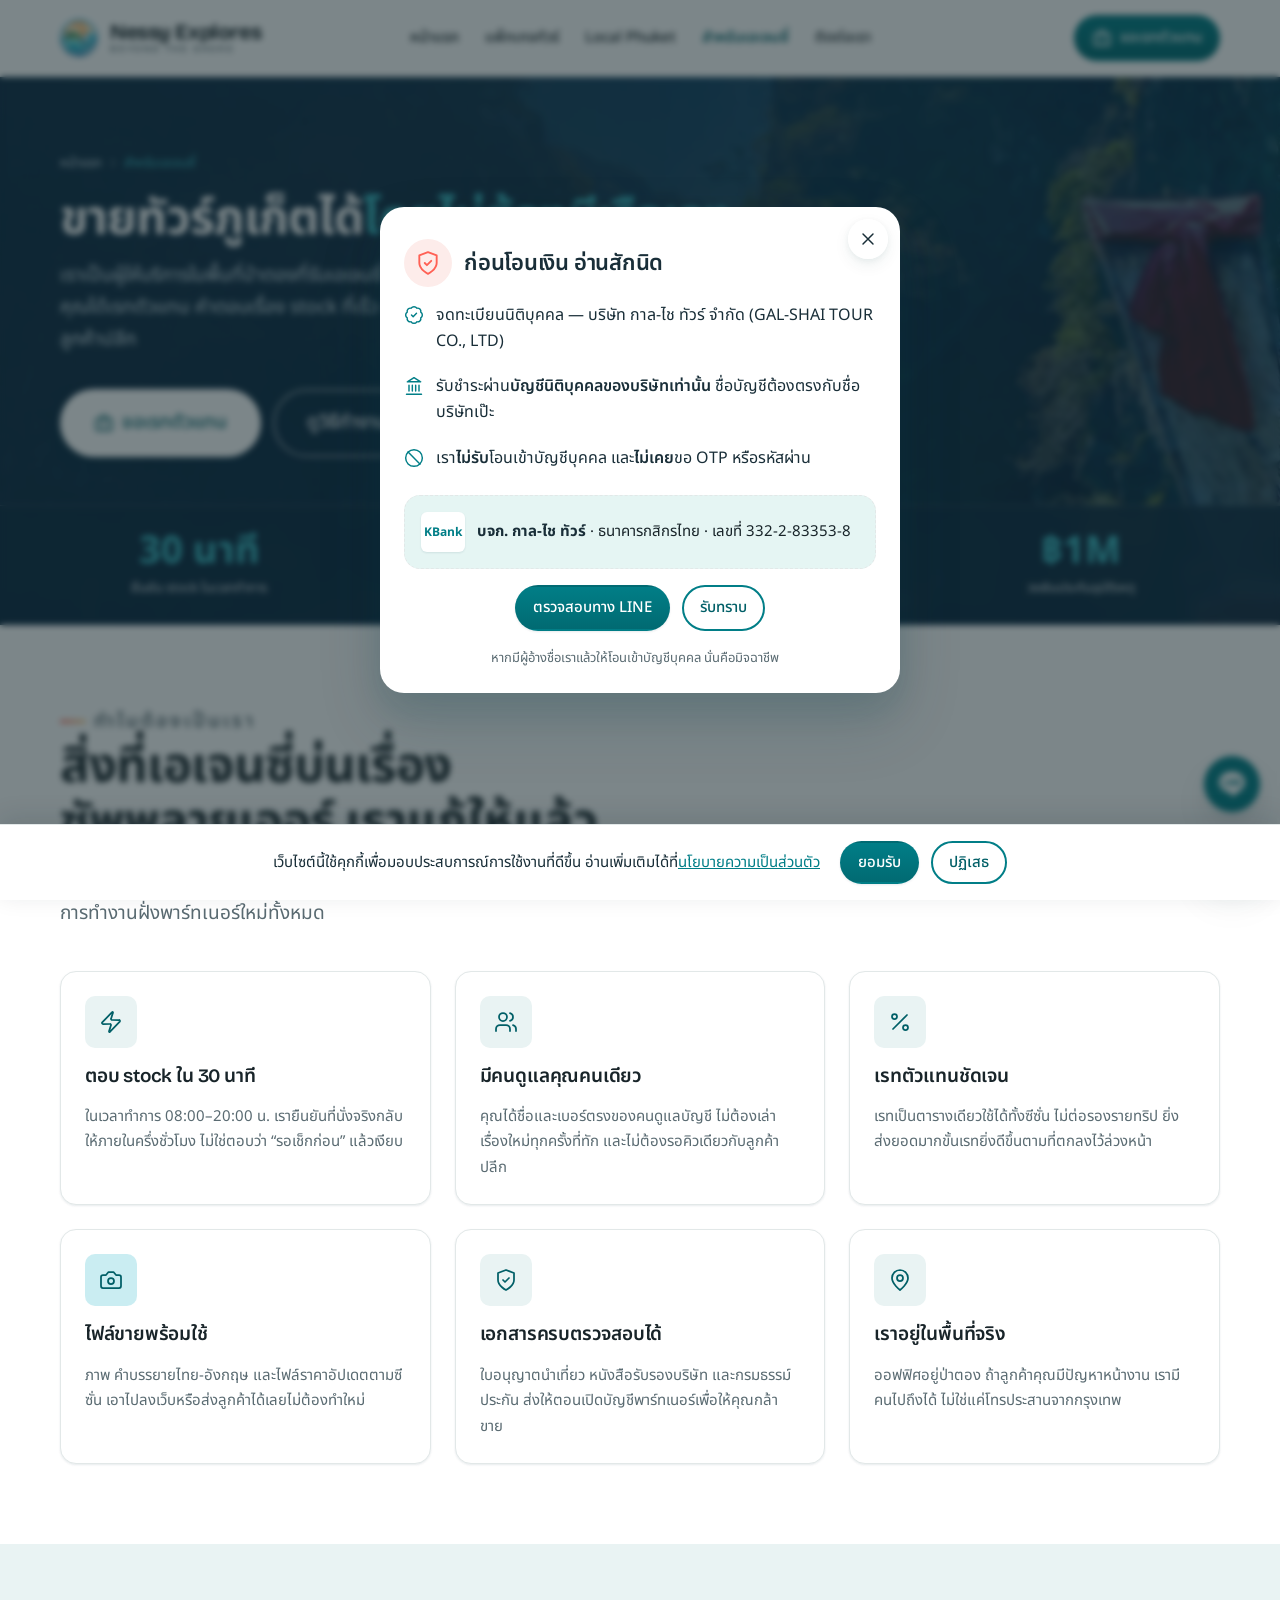
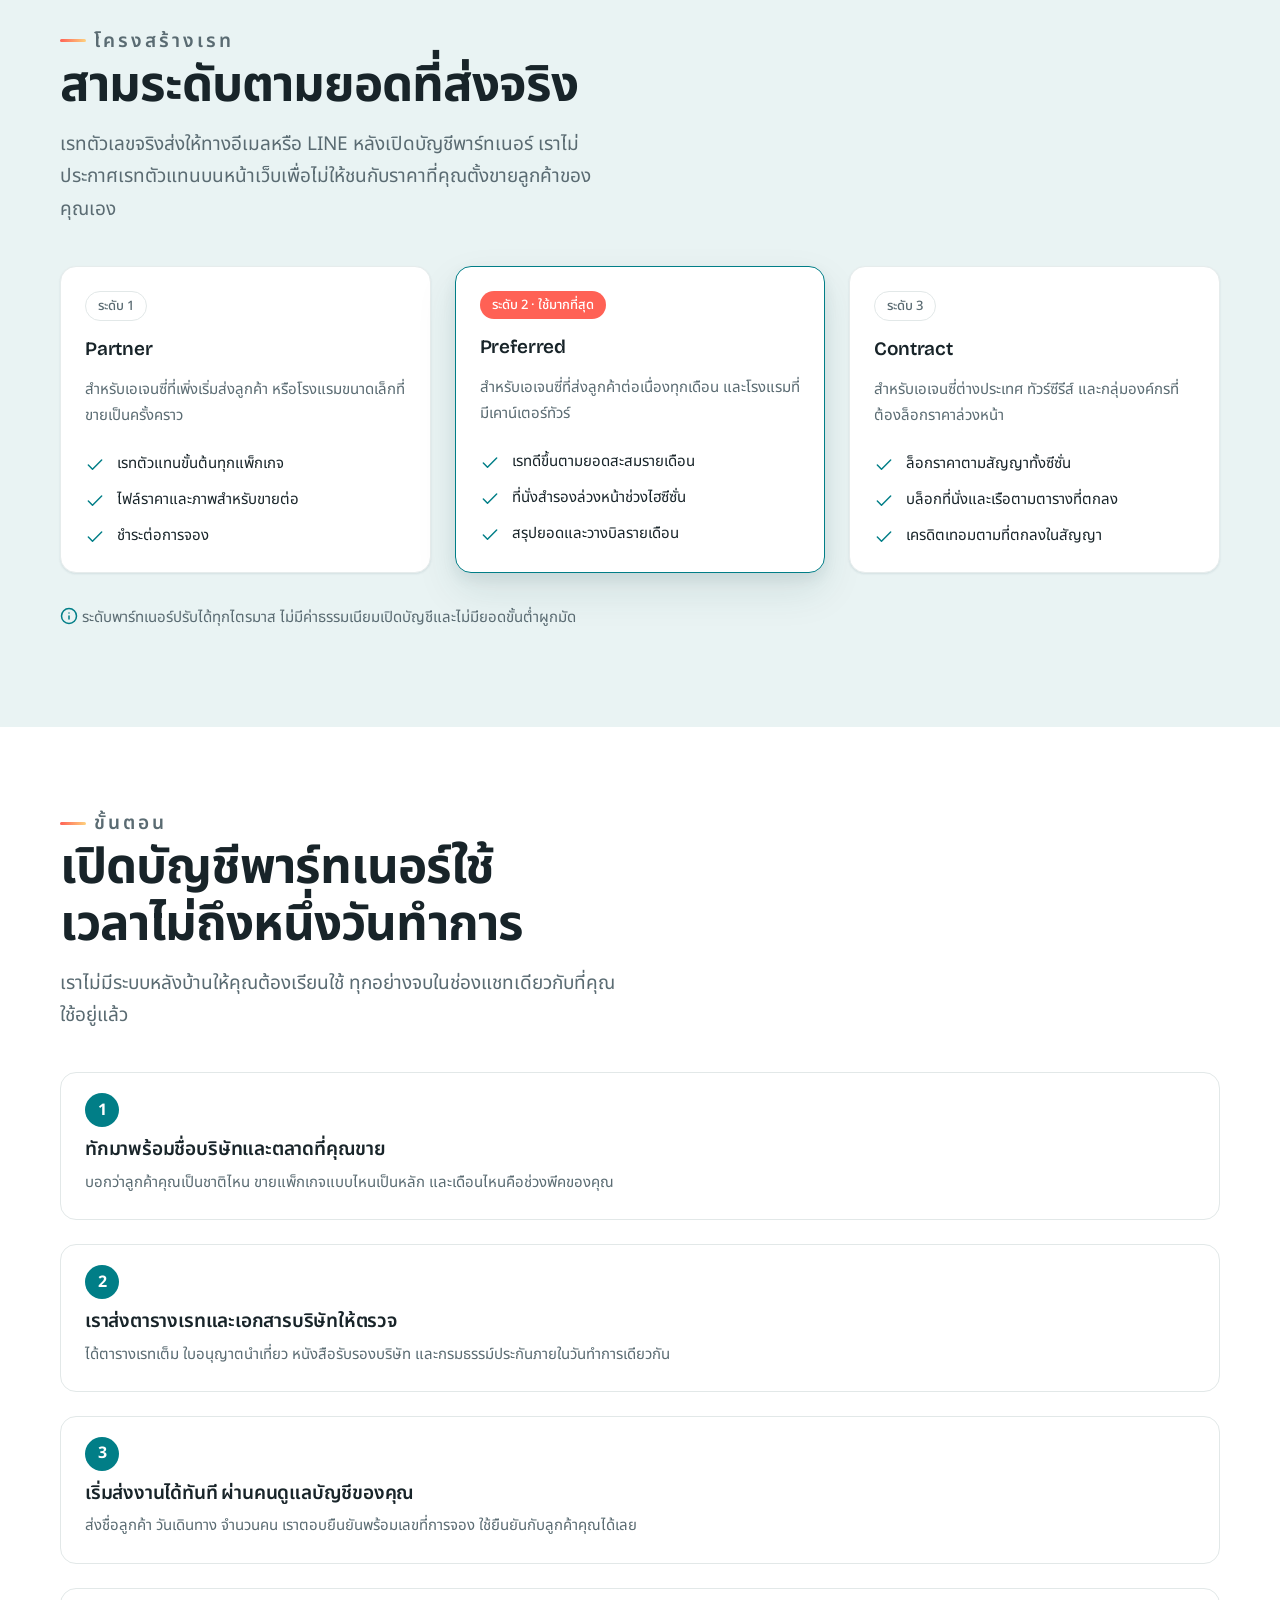
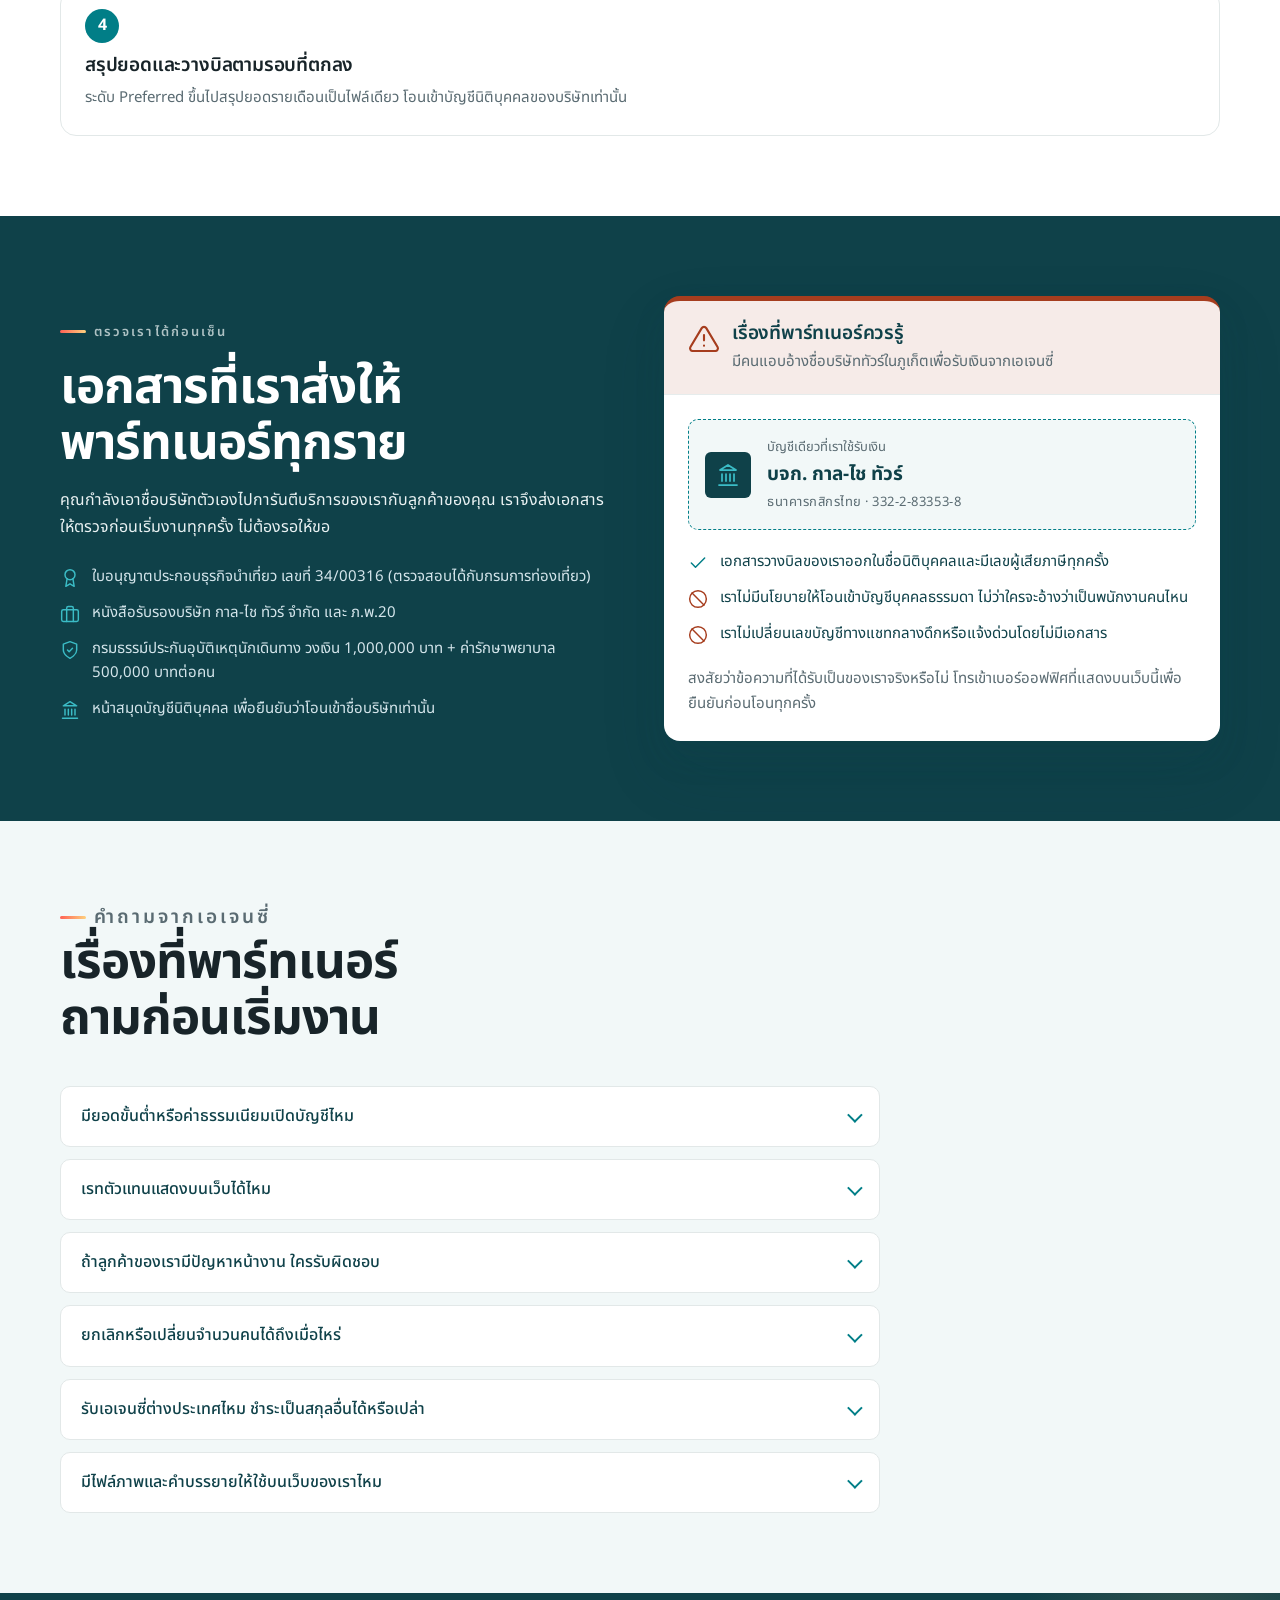
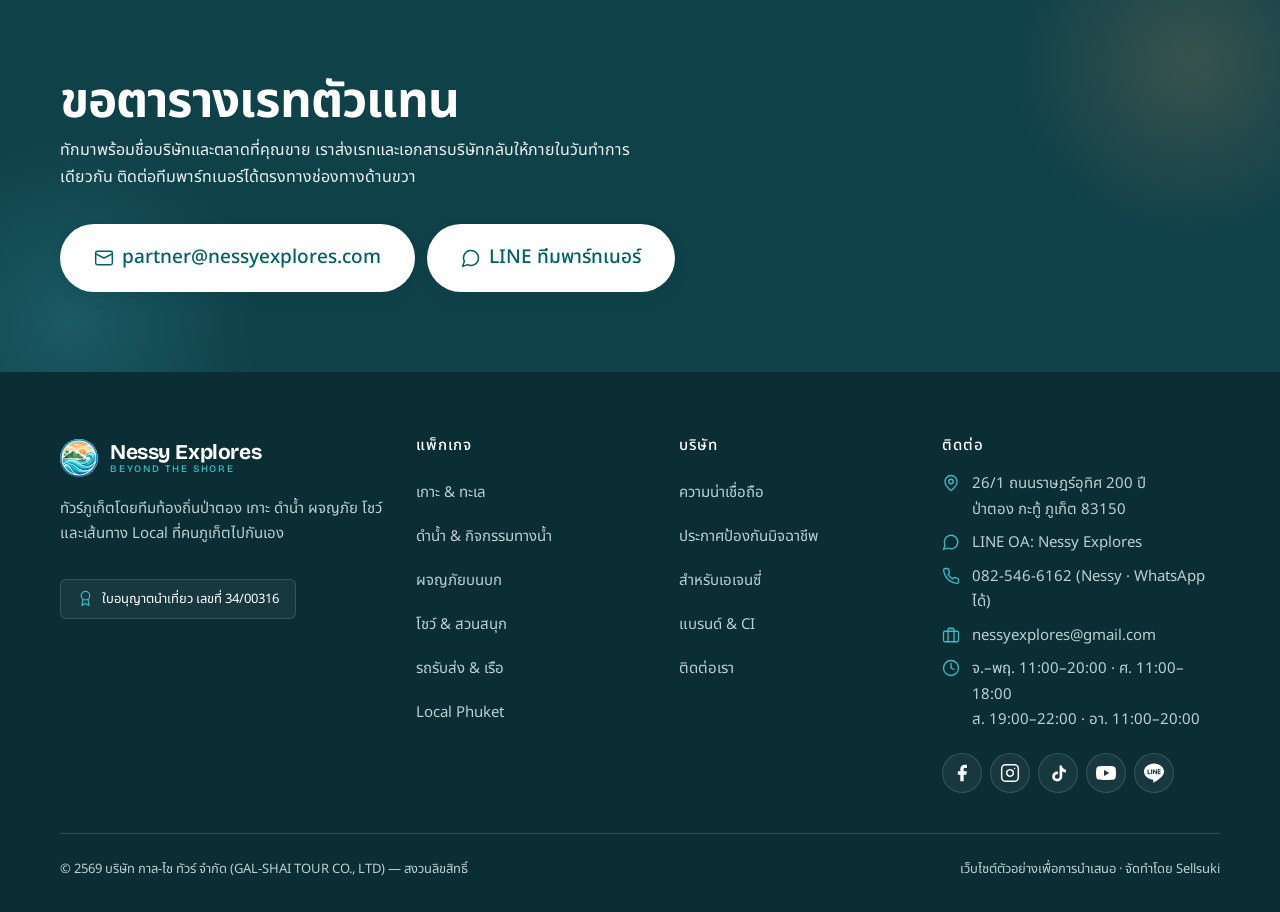
==== agency.html @ 7ae29be9 "Refine homepage UX: trip matcher, hero, map markers, and refresh behavior Center map pin icons, swit" ====
<!DOCTYPE html>
<html lang="th">
<head>
<meta charset="UTF-8">
<meta name="viewport" content="width=device-width, initial-scale=1">
<title>สำหรับเอเจนซี่ &amp; โรงแรม — เรทตัวแทนทัวร์ภูเก็ต | Nessy Explores</title>
<meta name="description" content="เรทตัวแทนสำหรับเอเจนซี่ โรงแรม และคอนเซียร์จในภูเก็ต ยืนยัน stock เร็ว มีไฟล์ราคาและภาพให้ใช้ขายต่อ ติดต่อทีมขายพาร์ทเนอร์โดยตรง">
<meta name="theme-color" content="#0F4149">
<link rel="icon" href="assets/img/favicon-32.png" sizes="32x32">
<link rel="apple-touch-icon" href="assets/img/favicon-180.png">
<link rel="preconnect" href="https://fonts.googleapis.com">
<link rel="preconnect" href="https://fonts.gstatic.com" crossorigin>
<link rel="stylesheet" href="assets/style.css">
</head>
<body>
<script src="assets/sprite.js"></script>

<a class="skip-link" href="#main">ข้ามไปเนื้อหาหลัก</a>

<!-- ============================ NAV ============================ -->
<header class="navbar">
  <div class="wrap">
    <a class="brand" href="index.html" aria-label="Nessy Explores หน้าแรก">
      <img class="brand-mark" src="assets/img/logo-mark.webp"
           width="40" height="40" alt="" decoding="async">
      <span class="brand-txt">
        <span class="brand-name">Nessy Explores</span>
        <span class="brand-tag">Beyond the Shore</span>
      </span>
    </a>

    <nav aria-label="เมนูหลัก">
      <ul class="nav-links" id="nav-links" data-open="false">
        <li><a href="index.html">หน้าแรก</a></li>
        <li><a href="packages.html">แพ็กเกจทัวร์</a></li>
        <li><a href="local.html">Local Phuket</a></li>
        <li><a href="agency.html" aria-current="page">สำหรับเอเจนซี่</a></li>
        <li><a href="index.html#contact">ติดต่อเรา</a></li>
      </ul>
    </nav>

    <div class="nav-cta">
      <a class="btn btn-primary btn-sm" href="#partner">
        <svg class="ic" aria-hidden="true"><use href="#i-briefcase"/></svg>ขอเรทตัวแทน
      </a>
      <button class="nav-toggle" type="button" aria-expanded="false" aria-controls="nav-links" aria-label="เปิดเมนู">
        <svg class="ic" aria-hidden="true"><use href="#i-menu"/></svg>
      </button>
    </div>
  </div>
</header>

<main id="main">

<!-- ============================ PAGE HERO ============================ -->
<section class="page-hero with-stats">
  <div class="page-hero-art" aria-hidden="true">
    <img src="assets/img/lagoon.webp" width="867" height="1233" alt=""
         loading="eager" fetchpriority="high" decoding="async">
  </div>
  <div class="wrap">
    <div class="page-hero-inner">
      <ol class="crumbs">
        <li><a href="index.html">หน้าแรก</a></li>
        <li><svg class="ic" aria-hidden="true"><use href="#i-chevron-right"/></svg></li>
        <li><span aria-current="page">สำหรับเอเจนซี่</span></li>
      </ol>
      <h1>ขายทัวร์ภูเก็ตได้<em>โดยไม่ต้องมีเรือเอง</em></h1>
      <p class="page-hero-lead">
        เราเป็นผู้ให้บริการในพื้นที่ป่าตองที่รับเอเจนซี่ โรงแรม และคอนเซียร์จนำแพ็กเกจไปขายต่อ
        คุณได้เรทตัวแทน คำตอบเรื่อง stock ที่เร็ว และคนดูแลคุณโดยตรงไม่ต้องรอคิวเดียวกับลูกค้าปลีก
      </p>
      <div class="btn-row" style="margin-top:var(--s-8)">
        <a class="btn btn-light btn-lg" href="#partner">
          <svg class="ic" aria-hidden="true"><use href="#i-briefcase"/></svg>
          ขอเรทตัวแทน
        </a>
        <a class="btn btn-onDark btn-lg" href="#how">ดูวิธีทำงานร่วมกัน</a>
      </div>
    </div>
  </div>

  <div class="stats">
    <div class="wrap">
      <div class="stat"><b class="num">30 นาที</b><span>ยืนยัน stock ในเวลาทำการ</span></div>
      <div class="stat"><b class="num">40+</b><span>แพ็กเกจพร้อมขาย</span></div>
      <div class="stat"><b class="num">1</b><span>คนดูแลคุณคนเดียวจบ</span></div>
      <div class="stat"><b class="num">฿1M</b><span>วงเงินประกันอุบัติเหตุ</span></div>
    </div>
  </div>
</section>

<!-- ============================ WHY PARTNER ============================ -->
<section class="sf-white">
  <div class="wrap">
    <div class="head reveal">
      <p class="eyebrow">ทำไมต้องเป็นเรา</p>
      <h2>สิ่งที่เอเจนซี่บ่นเรื่องซัพพลายเออร์ เราแก้ให้แล้ว</h2>
      <p>เราเคยเป็นคนที่รอคำตอบเรื่องที่นั่งจนลูกค้าหายไปเหมือนกัน จึงออกแบบการทำงานฝั่งพาร์ทเนอร์ใหม่ทั้งหมด</p>
    </div>

    <div class="grid g-3">
      <article class="card card-pad feature reveal">
        <span class="icon-tile"><svg class="ic" aria-hidden="true"><use href="#i-zap"/></svg></span>
        <h3>ตอบ stock ใน 30 นาที</h3>
        <p>ในเวลาทำการ 08:00–20:00 น. เรายืนยันที่นั่งจริงกลับให้ภายในครึ่งชั่วโมง ไม่ใช่ตอบว่า “รอเช็กก่อน” แล้วเงียบ</p>
      </article>

      <article class="card card-pad feature reveal">
        <span class="icon-tile"><svg class="ic" aria-hidden="true"><use href="#i-users"/></svg></span>
        <h3>มีคนดูแลคุณคนเดียว</h3>
        <p>คุณได้ชื่อและเบอร์ตรงของคนดูแลบัญชี ไม่ต้องเล่าเรื่องใหม่ทุกครั้งที่ทัก และไม่ต้องรอคิวเดียวกับลูกค้าปลีก</p>
      </article>

      <article class="card card-pad feature reveal">
        <span class="icon-tile"><svg class="ic" aria-hidden="true"><use href="#i-percent"/></svg></span>
        <h3>เรทตัวแทนชัดเจน</h3>
        <p>เรทเป็นตารางเดียวใช้ได้ทั้งซีซั่น ไม่ต่อรองรายทริป ยิ่งส่งยอดมากขั้นเรทยิ่งดีขึ้นตามที่ตกลงไว้ล่วงหน้า</p>
      </article>

      <article class="card card-pad feature reveal">
        <span class="icon-tile sky"><svg class="ic" aria-hidden="true"><use href="#i-camera"/></svg></span>
        <h3>ไฟล์ขายพร้อมใช้</h3>
        <p>ภาพ คำบรรยายไทย-อังกฤษ และไฟล์ราคาอัปเดตตามซีซั่น เอาไปลงเว็บหรือส่งลูกค้าได้เลยไม่ต้องทำใหม่</p>
      </article>

      <article class="card card-pad feature reveal">
        <span class="icon-tile"><svg class="ic" aria-hidden="true"><use href="#i-shield"/></svg></span>
        <h3>เอกสารครบตรวจสอบได้</h3>
        <p>ใบอนุญาตนำเที่ยว หนังสือรับรองบริษัท และกรมธรรม์ประกัน ส่งให้ตอนเปิดบัญชีพาร์ทเนอร์เพื่อให้คุณกล้าขาย</p>
      </article>

      <article class="card card-pad feature reveal">
        <span class="icon-tile"><svg class="ic" aria-hidden="true"><use href="#i-pin"/></svg></span>
        <h3>เราอยู่ในพื้นที่จริง</h3>
        <p>ออฟฟิศอยู่ป่าตอง ถ้าลูกค้าคุณมีปัญหาหน้างาน เรามีคนไปถึงได้ ไม่ใช่แค่โทรประสานจากกรุงเทพ</p>
      </article>
    </div>
  </div>
</section>

<!-- ============================ RATE TIERS ============================ -->
<section class="sf-frost-deep">
  <div class="wrap">
    <div class="head reveal">
      <p class="eyebrow">โครงสร้างเรท</p>
      <h2>สามระดับตามยอดที่ส่งจริง</h2>
      <p>
        เรทตัวเลขจริงส่งให้ทางอีเมลหรือ LINE หลังเปิดบัญชีพาร์ทเนอร์
        เราไม่ประกาศเรทตัวแทนบนหน้าเว็บเพื่อไม่ให้ชนกับราคาที่คุณตั้งขายลูกค้าของคุณเอง
      </p>
    </div>

    <div class="grid g-3">
      <article class="card card-pad feature reveal">
        <span class="badge badge-outline" style="align-self:flex-start">ระดับ 1</span>
        <h3>Partner</h3>
        <p>สำหรับเอเจนซี่ที่เพิ่งเริ่มส่งลูกค้า หรือโรงแรมขนาดเล็กที่ขายเป็นครั้งคราว</p>
        <ul class="checklist" style="margin-top:var(--s-2)">
          <li class="ok"><svg class="ic" aria-hidden="true"><use href="#i-check"/></svg><span>เรทตัวแทนขั้นต้นทุกแพ็กเกจ</span></li>
          <li class="ok"><svg class="ic" aria-hidden="true"><use href="#i-check"/></svg><span>ไฟล์ราคาและภาพสำหรับขายต่อ</span></li>
          <li class="ok"><svg class="ic" aria-hidden="true"><use href="#i-check"/></svg><span>ชำระต่อการจอง</span></li>
        </ul>
      </article>

      <article class="card card-pad feature reveal" style="border-color:var(--blue); box-shadow:var(--e-3)">
        <span class="badge badge-promo" style="align-self:flex-start">ระดับ 2 · ใช้มากที่สุด</span>
        <h3>Preferred</h3>
        <p>สำหรับเอเจนซี่ที่ส่งลูกค้าต่อเนื่องทุกเดือน และโรงแรมที่มีเคาน์เตอร์ทัวร์</p>
        <ul class="checklist" style="margin-top:var(--s-2)">
          <li class="ok"><svg class="ic" aria-hidden="true"><use href="#i-check"/></svg><span>เรทดีขึ้นตามยอดสะสมรายเดือน</span></li>
          <li class="ok"><svg class="ic" aria-hidden="true"><use href="#i-check"/></svg><span>ที่นั่งสำรองล่วงหน้าช่วงไฮซีซั่น</span></li>
          <li class="ok"><svg class="ic" aria-hidden="true"><use href="#i-check"/></svg><span>สรุปยอดและวางบิลรายเดือน</span></li>
        </ul>
      </article>

      <article class="card card-pad feature reveal">
        <span class="badge badge-outline" style="align-self:flex-start">ระดับ 3</span>
        <h3>Contract</h3>
        <p>สำหรับเอเจนซี่ต่างประเทศ ทัวร์ซีรีส์ และกลุ่มองค์กรที่ต้องล็อกราคาล่วงหน้า</p>
        <ul class="checklist" style="margin-top:var(--s-2)">
          <li class="ok"><svg class="ic" aria-hidden="true"><use href="#i-check"/></svg><span>ล็อกราคาตามสัญญาทั้งซีซั่น</span></li>
          <li class="ok"><svg class="ic" aria-hidden="true"><use href="#i-check"/></svg><span>บล็อกที่นั่งและเรือตามตารางที่ตกลง</span></li>
          <li class="ok"><svg class="ic" aria-hidden="true"><use href="#i-check"/></svg><span>เครดิตเทอมตามที่ตกลงในสัญญา</span></li>
        </ul>
      </article>
    </div>

    <p class="reveal" style="margin-top:var(--s-8); font-size:var(--t-sm); color:var(--muted)">
      <svg class="ic ic-sm" aria-hidden="true" style="display:inline-block; vertical-align:-3px; stroke:var(--blue)"><use href="#i-info"/></svg>
      ระดับพาร์ทเนอร์ปรับได้ทุกไตรมาส ไม่มีค่าธรรมเนียมเปิดบัญชีและไม่มียอดขั้นต่ำผูกมัด
    </p>
  </div>
</section>

<!-- ============================ HOW IT WORKS ============================ -->
<section class="sf-white" id="how">
  <div class="wrap">
    <div class="head reveal">
      <p class="eyebrow">ขั้นตอน</p>
      <h2>เปิดบัญชีพาร์ทเนอร์ใช้เวลาไม่ถึงหนึ่งวันทำการ</h2>
      <p>เราไม่มีระบบหลังบ้านให้คุณต้องเรียนใช้ ทุกอย่างจบในช่องแชทเดียวกับที่คุณใช้อยู่แล้ว</p>
    </div>

    <div class="steps reveal">
      <article class="step">
        <h3>ทักมาพร้อมชื่อบริษัทและตลาดที่คุณขาย</h3>
        <p>บอกว่าลูกค้าคุณเป็นชาติไหน ขายแพ็กเกจแบบไหนเป็นหลัก และเดือนไหนคือช่วงพีคของคุณ</p>
      </article>
      <article class="step">
        <h3>เราส่งตารางเรทและเอกสารบริษัทให้ตรวจ</h3>
        <p>ได้ตารางเรทเต็ม ใบอนุญาตนำเที่ยว หนังสือรับรองบริษัท และกรมธรรม์ประกันภายในวันทำการเดียวกัน</p>
      </article>
      <article class="step">
        <h3>เริ่มส่งงานได้ทันที ผ่านคนดูแลบัญชีของคุณ</h3>
        <p>ส่งชื่อลูกค้า วันเดินทาง จำนวนคน เราตอบยืนยันพร้อมเลขที่การจอง ใช้ยืนยันกับลูกค้าคุณได้เลย</p>
      </article>
      <article class="step">
        <h3>สรุปยอดและวางบิลตามรอบที่ตกลง</h3>
        <p>ระดับ Preferred ขึ้นไปสรุปยอดรายเดือนเป็นไฟล์เดียว โอนเข้าบัญชีนิติบุคคลของบริษัทเท่านั้น</p>
      </article>
    </div>
  </div>
</section>

<!-- ============================ TRUST FOR B2B ============================ -->
<section class="sf-prussian">
  <div class="wrap">
    <div class="split">
      <div class="reveal">
        <p class="eyebrow">ตรวจเราได้ก่อนเซ็น</p>
        <h2>เอกสารที่เราส่งให้พาร์ทเนอร์ทุกราย</h2>
        <p>
          คุณกำลังเอาชื่อบริษัทตัวเองไปการันตีบริการของเรากับลูกค้าของคุณ
          เราจึงส่งเอกสารให้ตรวจก่อนเริ่มงานทุกครั้ง ไม่ต้องรอให้ขอ
        </p>
        <ul class="checklist on-dark" style="margin-top:var(--s-6)">
          <li class="ok"><svg class="ic" aria-hidden="true"><use href="#i-award"/></svg><span>ใบอนุญาตประกอบธุรกิจนำเที่ยว เลขที่ 34/00316 (ตรวจสอบได้กับกรมการท่องเที่ยว)</span></li>
          <li class="ok"><svg class="ic" aria-hidden="true"><use href="#i-briefcase"/></svg><span>หนังสือรับรองบริษัท กาล-ไช ทัวร์ จำกัด และ ภ.พ.20</span></li>
          <li class="ok"><svg class="ic" aria-hidden="true"><use href="#i-shield"/></svg><span>กรมธรรม์ประกันอุบัติเหตุนักเดินทาง วงเงิน 1,000,000 บาท + ค่ารักษาพยาบาล 500,000 บาทต่อคน</span></li>
          <li class="ok"><svg class="ic" aria-hidden="true"><use href="#i-bank"/></svg><span>หน้าสมุดบัญชีนิติบุคคล เพื่อยืนยันว่าโอนเข้าชื่อบริษัทเท่านั้น</span></li>
        </ul>
      </div>

      <aside class="scam reveal">
        <div class="scam-head">
          <svg class="ic ic-lg" aria-hidden="true"><use href="#i-alert"/></svg>
          <div>
            <h3>เรื่องที่พาร์ทเนอร์ควรรู้</h3>
            <p>มีคนแอบอ้างชื่อบริษัททัวร์ในภูเก็ตเพื่อรับเงินจากเอเจนซี่</p>
          </div>
        </div>
        <div class="scam-body">
          <div class="bank">
            <span class="bank-logo" aria-hidden="true">
              <svg class="ic" aria-hidden="true"><use href="#i-bank"/></svg>
            </span>
            <div class="bank-info">
              <span>บัญชีเดียวที่เราใช้รับเงิน</span>
              <b>บจก. กาล-ไช ทัวร์</b>
              <span class="acct">ธนาคารกสิกรไทย · 332-2-83353-8</span>
            </div>
          </div>

          <ul class="checklist" style="margin-top:var(--s-5)">
            <li class="ok">
              <svg class="ic" aria-hidden="true"><use href="#i-check"/></svg>
              <span>เอกสารวางบิลของเราออกในชื่อนิติบุคคลและมีเลขผู้เสียภาษีทุกครั้ง</span>
            </li>
            <li class="no">
              <svg class="ic" aria-hidden="true"><use href="#i-ban"/></svg>
              <span>เราไม่มีนโยบายให้โอนเข้าบัญชีบุคคลธรรมดา ไม่ว่าใครจะอ้างว่าเป็นพนักงานคนไหน</span>
            </li>
            <li class="no">
              <svg class="ic" aria-hidden="true"><use href="#i-ban"/></svg>
              <span>เราไม่เปลี่ยนเลขบัญชีทางแชทกลางดึกหรือแจ้งด่วนโดยไม่มีเอกสาร</span>
            </li>
          </ul>

          <p style="margin:var(--s-5) 0 0; font-size:var(--t-sm); color:var(--muted)">
            สงสัยว่าข้อความที่ได้รับเป็นของเราจริงหรือไม่ โทรเข้าเบอร์ออฟฟิศที่แสดงบนเว็บนี้เพื่อยืนยันก่อนโอนทุกครั้ง
          </p>
        </div>
      </aside>
    </div>
  </div>
</section>

<!-- ============================ FAQ ============================ -->
<section class="sf-frost">
  <div class="wrap">
    <div class="head reveal">
      <p class="eyebrow">คำถามจากเอเจนซี่</p>
      <h2>เรื่องที่พาร์ทเนอร์ถามก่อนเริ่มงาน</h2>
    </div>

    <div class="faq reveal">
      <details>
        <summary>มียอดขั้นต่ำหรือค่าธรรมเนียมเปิดบัญชีไหม</summary>
        <div class="answer"><p>ไม่มีทั้งสองอย่าง คุณเริ่มจากระดับ Partner ได้เลยแม้ส่งลูกค้าเดือนละรายเดียว ระดับเรทจะขยับขึ้นเองเมื่อยอดสะสมถึงเกณฑ์ที่เราแจ้งไว้ตอนเปิดบัญชี</p></div>
      </details>

      <details>
        <summary>เรทตัวแทนแสดงบนเว็บได้ไหม</summary>
        <div class="answer"><p>เราไม่ประกาศเรทตัวแทนบนหน้าเว็บ เพราะจะชนกับราคาที่คุณตั้งขายลูกค้าของคุณเอง เรทส่งให้ทางอีเมลหรือ LINE เป็นไฟล์แยกหลังเปิดบัญชี และเราขอให้คุณไม่เผยแพร่ต่อสาธารณะเช่นกัน</p></div>
      </details>

      <details>
        <summary>ถ้าลูกค้าของเรามีปัญหาหน้างาน ใครรับผิดชอบ</summary>
        <div class="answer"><p>เรารับผิดชอบทุกอย่างที่เกิดในทริปที่เราให้บริการ มีเบอร์ฉุกเฉินตลอดเวลาเดินทาง และมีคนในพื้นที่ป่าตองไปถึงหน้างานได้ ประกันอุบัติเหตุคุ้มครองผู้เดินทางทุกคนวงเงิน 1,000,000 บาทต่อคน</p></div>
      </details>

      <details>
        <summary>ยกเลิกหรือเปลี่ยนจำนวนคนได้ถึงเมื่อไหร่</summary>
        <div class="answer"><p>เงื่อนไขต่างกันตามแพ็กเกจและซัพพลายเออร์ต้นทาง โดยทั่วไปทัวร์เรือใหญ่ยืดหยุ่นกว่าสปีดโบ๊ทและอุทยาน เราระบุเงื่อนไขยกเลิกไว้ในตารางเรทของแต่ละแพ็กเกจให้คุณแจ้งลูกค้าได้ถูกต้องตั้งแต่ตอนขาย</p></div>
      </details>

      <details>
        <summary>รับเอเจนซี่ต่างประเทศไหม ชำระเป็นสกุลอื่นได้หรือเปล่า</summary>
        <div class="answer"><p>รับ เรามีพาร์ทเนอร์ต่างประเทศที่ส่งลูกค้าเข้าภูเก็ตอยู่แล้ว การชำระเงินทำผ่านการโอนเข้าบัญชีนิติบุคคลของบริษัทเป็นเงินบาท เรื่องอัตราแลกเปลี่ยนและเงื่อนไขเครดิตเทอมคุยได้ในระดับ Contract</p></div>
      </details>

      <details>
        <summary>มีไฟล์ภาพและคำบรรยายให้ใช้บนเว็บของเราไหม</summary>
        <div class="answer"><p>มี เราส่งชุดภาพและคำบรรยายไทย-อังกฤษของทุกแพ็กเกจให้ใช้ได้ในสื่อการขายของคุณ อัปเดตตามซีซั่น ขอเพียงอย่าตัดต่อจนเนื้อหาผิดจากบริการจริง เพราะลูกค้าจะมาถามเราหน้างาน</p></div>
      </details>
    </div>
  </div>
</section>

<!-- ============================ PARTNER CTA ============================ -->
<section class="cta-band" id="partner">
  <div class="wrap">
    <div class="cta-inner reveal">
      <div>
        <h2>ขอตารางเรทตัวแทน</h2>
        <p>
          ทักมาพร้อมชื่อบริษัทและตลาดที่คุณขาย เราส่งเรทและเอกสารบริษัทกลับให้ภายในวันทำการเดียวกัน
          ติดต่อทีมพาร์ทเนอร์ได้ตรงทางช่องทางด้านขวา
        </p>
      </div>
      <div class="btn-row">
        <a class="btn btn-light btn-lg" href="mailto:partner@nessyexplores.com?subject=%E0%B8%82%E0%B8%AD%E0%B9%80%E0%B8%A3%E0%B8%97%E0%B8%95%E0%B8%B1%E0%B8%A7%E0%B9%81%E0%B8%97%E0%B8%99">
          <svg class="ic" aria-hidden="true"><use href="#i-mail"/></svg>
          partner@nessyexplores.com
        </a>
        <a class="btn btn-light btn-lg" href="https://lin.ee/R05IzYR" target="_blank" rel="noopener">
          <svg class="ic" aria-hidden="true"><use href="#i-chat"/></svg>
          LINE ทีมพาร์ทเนอร์
        </a>
      </div>
    </div>
  </div>
</section>

</main>

<!-- ============================ FOOTER ============================ -->
<footer>
  <div class="wrap">
    <div class="foot-grid">
      <div class="foot-brand">
        <a class="brand" href="index.html">
          <img class="brand-mark" src="assets/img/logo-mark.webp"
               width="40" height="40" alt="" decoding="async">
          <span class="brand-txt">
            <span class="brand-name">Nessy Explores</span>
            <span class="brand-tag">Beyond the Shore</span>
          </span>
        </a>
        <p>ทัวร์ภูเก็ตโดยทีมท้องถิ่นป่าตอง เกาะ ดำน้ำ ผจญภัย โชว์ และเส้นทาง Local ที่คนภูเก็ตไปกันเอง</p>
        <span class="license">
          <svg class="ic" aria-hidden="true"><use href="#i-award"/></svg>
          ใบอนุญาตนำเที่ยว เลขที่ 34/00316
        </span>
      </div>

      <div>
        <h3>แพ็กเกจ</h3>
        <ul>
          <li><a href="packages.html#sea">เกาะ &amp; ทะเล</a></li>
          <li><a href="packages.html#dive">ดำน้ำ &amp; กิจกรรมทางน้ำ</a></li>
          <li><a href="packages.html#adventure">ผจญภัยบนบก</a></li>
          <li><a href="packages.html#show">โชว์ &amp; สวนสนุก</a></li>
          <li><a href="packages.html#transfer">รถรับส่ง &amp; เรือ</a></li>
          <li><a href="local.html">Local Phuket</a></li>
        </ul>
      </div>

      <div>
        <h3>บริษัท</h3>
        <ul>
          <li><a href="index.html#trust">ความน่าเชื่อถือ</a></li>
          <li><a href="index.html#trust">ประกาศป้องกันมิจฉาชีพ</a></li>
          <li><a href="agency.html">สำหรับเอเจนซี่</a></li>
          <li><a href="brand.html">แบรนด์ &amp; CI</a></li>
          <li><a href="index.html#contact">ติดต่อเรา</a></li>
        </ul>
      </div>

      <div>
        <h3>ติดต่อ</h3>
        <ul class="foot-contact">
          <li>
            <svg class="ic" aria-hidden="true"><use href="#i-pin"/></svg>
            <span>26/1 ถนนราษฎร์อุทิศ 200 ปี<br>ป่าตอง กะทู้ ภูเก็ต 83150</span>
          </li>
          <li>
            <svg class="ic" aria-hidden="true"><use href="#i-chat"/></svg>
            <span>LINE OA: <a href="https://lin.ee/R05IzYR" target="_blank" rel="noopener">Nessy Explores</a></span>
          </li>
          <li>
            <svg class="ic" aria-hidden="true"><use href="#i-phone"/></svg>
            <span><a href="tel:+66825466162">082-546-6162</a> (Nessy · WhatsApp ได้)</span>
          </li>
          <li>
            <svg class="ic" aria-hidden="true"><use href="#i-briefcase"/></svg>
            <span><a href="mailto:nessyexplores@gmail.com">nessyexplores@gmail.com</a></span>
          </li>
          <li>
            <svg class="ic" aria-hidden="true"><use href="#i-clock"/></svg>
            <span>จ.–พฤ. 11:00–20:00 · ศ. 11:00–18:00<br>ส. 19:00–22:00 · อา. 11:00–20:00</span>
          </li>
        </ul>
        <div class="foot-social" role="list" aria-label="โซเชียลมีเดีย">
          <a role="listitem" href="https://www.facebook.com/search/top?q=Phuket%20with%20Nessy%20Island%20Life%20%26%20Adventures" target="_blank" rel="noopener" aria-label="Facebook: Phuket with Nessy Island Life & Adventures"><svg class="ic ic-brand" aria-hidden="true"><use href="#i-facebook"/></svg></a>
          <a role="listitem" href="https://www.instagram.com/nessyexplores/" target="_blank" rel="noopener" aria-label="Instagram: Nessy Explores"><svg class="ic" aria-hidden="true"><use href="#i-instagram"/></svg></a>
          <a role="listitem" href="https://www.tiktok.com/@nessyeraaa" target="_blank" rel="noopener" aria-label="TikTok: NessyEraaa"><svg class="ic ic-brand" aria-hidden="true"><use href="#i-tiktok"/></svg></a>
          <a role="listitem" href="https://www.youtube.com/@nessyexplores" target="_blank" rel="noopener" aria-label="YouTube: NessyExplores"><svg class="ic ic-brand" aria-hidden="true"><use href="#i-youtube"/></svg></a>
          <a role="listitem" href="https://lin.ee/R05IzYR" target="_blank" rel="noopener" aria-label="LINE OA: Nessy Explores"><svg class="ic ic-brand" aria-hidden="true"><use href="#i-line"/></svg></a>
        </div>
      </div>
    </div>

    <div class="foot-base">
      <p>© <span data-year>2569</span> บริษัท กาล-ไช ทัวร์ จำกัด (GAL-SHAI TOUR CO., LTD) — สงวนลิขสิทธิ์</p>
      <p>เว็บไซต์ตัวอย่างเพื่อการนำเสนอ · จัดทำโดย Sellsuki</p>
    </div>
  </div>
</footer>

<!-- ============================ CONTACT DOCK ============================ -->
<div class="dock">
  <a class="accent" href="https://lin.ee/R05IzYR" target="_blank" rel="noopener" aria-label="สอบถามทาง LINE">
    <svg class="ic ic-brand" aria-hidden="true"><use href="#i-line"/></svg>
  </a>
  <a href="tel:+66825466162" aria-label="โทรหาเรา">
    <svg class="ic" aria-hidden="true"><use href="#i-phone"/></svg>
  </a>
</div>

<script src="assets/app.js" defer></script>
</body>
</html>
---- assets/style.css ----
/* ==========================================================================
   Nessy Explores — Design System
   Explore Phuket, Beyond the Shore
   Personality: Local · Friendly · Reliable · Adventurous

   Palette, typeface and logo come from the Nessy Explores Brand Book
   (generated by Pomelli). Tokens marked "derived" are NOT in the book —
   they were added because the book supplies only four colours and one
   typeface, which is not enough to build an accessible UI. Every derived
   token is documented for the client on brand.html.
   ========================================================================== */

@import url('https://fonts.googleapis.com/css2?family=Bricolage+Grotesque:opsz,wght@12..96,400;12..96,500;12..96,600;12..96,700;12..96,800&family=Noto+Sans+Thai:wght@400;500;600;700&display=swap');

/* --------------------------------------------------------------------------
   1. Tokens — Nessy Explores CI palette
   Modern Tropical · Local Premium · Coastal Editorial
   Usage proportion (client CI): 60% white + light tints · 25% dark surfaces
   (Primary #182429 + Secondary #0F4149) · 10% Brand Teal #017E87 · 5% warm
   accents (Coral / Orange / Yellow). Backgrounds are white/cool-tint; the two
   darks carry contrast (footer, CTA band, hero floor); Brand Teal is the
   PRIMARY brand colour (links, active states, key fills, buttons); Coral is
   the CTA / attention colour; Orange + Yellow are supporting accents.
   -------------------------------------------------------------------------- */
:root {
  /* Nessy Explores CI — client palette */
  --ink:        #182429;   /* Primary — main text + darkest surface (15.9:1 on white) */
  --deep-ocean: #0F4149;   /* Secondary — dark teal surface: footer, CTA band, hero floor (11.2:1) */
  --ocean:      #017E87;   /* Brand Teal — PRIMARY brand: links, active state, key fills, buttons (4.84:1 w/ white; white text OK) */
  --coral:      #FF6155;   /* CTA Coral — primary action / attention (dark text only: 5.36:1) */
  --orange:     #FF7D49;   /* Accent Orange — supporting warm accent (dark text only: 6.26:1) */
  --mango:      #FED17E;   /* Accent Yellow — supporting warm accent, decorative (dark text only: 11.1:1) */
  --white:      #FFFFFF;   /* Background */
  --warm-white: #FFFFFF;   /* page base — pure white */
  --muted-ink:  #5A6B72;   /* muted text — 5.6:1 on white */

  /* Derived states / text-safe variants (not in CI — documented on brand.html) */
  --ocean-dark:     #016A72;   /* teal filled-button hover — deeper (6.35:1 w/ white) */
  --ocean-darker:   #015F67;   /* teal link/icon text-safe on light tints (7.41:1 white) */
  --deep-ocean-2:   #0A2E34;   /* footer base / gradient floor — darker teal */
  --coral-dark:     #F5544A;   /* coral hover — deeper (dark text 4.72:1) */
  --coral-soft:     rgba(255, 97, 85, .16);
  --orange-dark:    #F26A34;   /* orange hover / border */
  --orange-soft:    rgba(255, 125, 73, .16);
  --turquoise:      #3BBCC6;   /* light Brand-Teal tint — accents/eyebrows on dark surfaces (4.9:1 on Secondary) */
  --turquoise-dark: #0F6E77;   /* turquoise, text-safe on light (5.97:1 white) */
  --warm-sand:      #F2F8F8;   /* light cool tint — alternating section bg */
  --sand-2:         #E9F3F3;   /* deeper cool tint — separates sections */
  --sea-mist:       #E5F5F3;   /* Sea Mist — cool accent surface */
  --mango-dark:     #F7BE55;   /* yellow hover / border */

  /* Danger — anti-scam only. 6.35:1 on white. */
  --warn: #A63D1E;
  --warn-soft: rgba(166, 61, 30, .10);

  /* Neutrals / borders on cool light surfaces */
  --line:      #E2E8E8;    /* border on white */
  --line-soft: #E6ECEC;    /* border on cool-tint surfaces */
  --line-dark: rgba(255, 255, 255, .14);

  /* Semantic on-surface text — cool-surface pairs verified AA (>=4.5:1):
     ink/white 15.9 · ink/warm-sand 14.8 · muted/white 5.6 · white/ocean(teal) 4.84
     ocean-darker/white 7.4 · on-deep/Secondary 9.9 · on-deep/Primary 14.0
     turquoise/Secondary 4.9 · ink/yellow 11.1
     BRAND DIRECTION: the warm CTA surfaces (Coral, Orange) carry WHITE text for a
     bolder, more conventional CTA look. Note this trades contrast — white/coral is
     2.96:1 and white/orange 2.54:1 (below AA) — so we lean on bold 600 weight and
     large/short labels for legibility. Yellow keeps dark text (white 1.43:1 is unusable). */
  --on-ocean:     var(--white);
  --on-deep:      #EAF2F3;
  --on-turquoise: var(--ink);
  --on-coral:     var(--white);
  --on-orange:    var(--white);
  --on-mango:     var(--ink);

  /* ---- Backward-compatible aliases (shared inner pages reference these) ---- */
  --blue: var(--ocean);
  --blue-dark: var(--ocean-dark);
  --blue-darker: var(--ocean-darker);
  --prussian: var(--deep-ocean);
  --prussian-deep: var(--deep-ocean-2);
  --sky: var(--turquoise);
  --frost: var(--warm-sand);
  --frost-deep: var(--sand-2);
  --sunset: var(--coral);
  --sunset-dark: var(--coral-dark);
  --muted: var(--muted-ink);
  --on-blue: var(--on-ocean);
  --on-prussian: var(--on-deep);
  --on-sky: var(--on-turquoise);
  --on-sunset: var(--on-coral);

  /* Type — Bricolage Grotesque (Latin display, editorial character) paired
     with Noto Sans Thai. Thai glyphs fall through to Noto automatically;
     Latin display text takes Bricolage. Hierarchy from size + space + weight. */
  --font: 'Noto Sans Thai', 'Bricolage Grotesque', system-ui, -apple-system, sans-serif;
  --font-display: 'Bricolage Grotesque', 'Noto Sans Thai', system-ui, sans-serif;

  --t-xs:  .8125rem;  /* 13  eyebrow / meta */
  --t-sm:  .9375rem;  /* 15  labels / secondary */
  --t-base: 1rem;     /* 16  body */
  --t-md:  1.1875rem; /* 19  lead / body-large */
  --t-lg:  1.5rem;    /* 24  card title */
  --t-xl:  1.875rem;  /* 30 */
  --t-2xl: 2.375rem;  /* 38 */
  --t-3xl: 3rem;      /* 48  section H2 base */
  --t-4xl: 3.5rem;    /* 56 */
  /* fluid display */
  --t-hero: clamp(2.75rem, 5.2vw + 1rem, 4.75rem);  /* 44 → 76 */
  --t-h2:   clamp(2rem, 2.6vw + 1rem, 3.125rem);    /* 32 → 50 */

  /* Spacing — 4/8 rhythm */
  --s-1: .25rem;  --s-2: .5rem;   --s-3: .75rem;  --s-4: 1rem;
  --s-5: 1.25rem; --s-6: 1.5rem;  --s-8: 2rem;    --s-10: 2.5rem;
  --s-12: 3rem;   --s-16: 4rem;   --s-20: 5rem;   --s-24: 6rem;   --s-32: 8rem;

  /* Radius */
  --r-sm: 6px; --r-md: 10px; --r-lg: 16px; --r-xl: 24px; --r-2xl: 32px; --r-pill: 999px;

  /* Elevation — soft, premium, tinted with Deep Ocean */
  --e-1: 0 1px 2px rgba(15, 65, 73, .05), 0 1px 3px rgba(15, 65, 73, .05);
  --e-2: 0 2px 6px rgba(15, 65, 73, .06), 0 6px 16px rgba(15, 65, 73, .07);
  --e-3: 0 6px 14px rgba(15, 65, 73, .08), 0 18px 40px rgba(15, 65, 73, .10);
  --e-4: 0 16px 32px rgba(15, 65, 73, .12), 0 30px 64px rgba(15, 65, 73, .16);

  /* Motion */
  --ease: cubic-bezier(.22, .68, .26, 1);
  --ease-out: cubic-bezier(.16, 1, .3, 1);
  --dur-fast: 140ms;
  --dur: 240ms;
  --dur-slow: 460ms;

  /* Layers */
  --z-base: 0; --z-raised: 10; --z-sticky: 40; --z-dock: 60; --z-nav: 80; --z-modal: 100;

  --wrap: 1200px;
  --wrap-wide: 1320px;
  --nav-h: 76px;
}

/* --------------------------------------------------------------------------
   2. Base
   -------------------------------------------------------------------------- */
*, *::before, *::after { box-sizing: border-box; }

/* The [hidden] attribute must always win, even over components that set their
   own display (e.g. .tour and .load-more use display:flex). Without this the
   filter/progressive-reveal JS (item.hidden = true) has no visual effect. */
[hidden] { display: none !important; }

html {
  -webkit-text-size-adjust: 100%;
  scroll-behavior: smooth;
  scroll-padding-top: calc(var(--nav-h) + var(--s-4));
}

body {
  margin: 0;
  font-family: var(--font);
  font-size: var(--t-base);
  font-weight: 400;
  line-height: 1.7;
  color: var(--ink);
  background: var(--warm-white);
  -webkit-font-smoothing: antialiased;
  overflow-x: hidden;
}

img, svg { max-width: 100%; display: block; }
img { height: auto; }

/* Bricolage Grotesque carries the display voice (Latin); Thai falls through
   to Noto. Hierarchy comes from size + space + weight, not colour or frames. */
h1, h2, h3 {
  font-family: var(--font-display);
  font-weight: 700;
  line-height: 1.14;
  color: var(--ink);
  margin: 0 0 var(--s-4);
  letter-spacing: -.02em;
  text-wrap: balance;
}
h1 { font-size: var(--t-3xl); line-height: 1.06; }
h2 { font-size: var(--t-h2); }
h3 { font-size: var(--t-lg); font-weight: 600; line-height: 1.28; letter-spacing: -.01em; }
p { margin: 0 0 var(--s-4); max-width: 66ch; }

a { color: var(--blue-darker); text-decoration: none; transition: color var(--dur-fast) var(--ease); }
a:hover { color: var(--prussian); text-decoration: underline; text-underline-offset: 3px; }

ul, ol { margin: 0 0 var(--s-4); padding-left: var(--s-5); }
li { margin-bottom: var(--s-2); }

strong { font-weight: 600; }
small { font-size: var(--t-sm); }

/* Numbers / prices — tabular so cards don't jitter */
.num, .price, table { font-variant-numeric: tabular-nums; }

/* Focus — never removed */
:focus-visible {
  outline: 3px solid var(--blue);
  outline-offset: 3px;
  border-radius: var(--r-sm);
}
.on-dark :focus-visible, footer :focus-visible { outline-color: var(--sky); }

::selection { background: var(--sky); color: var(--prussian); }

.sr-only {
  position: absolute; width: 1px; height: 1px; padding: 0; margin: -1px;
  overflow: hidden; clip: rect(0 0 0 0); white-space: nowrap; border: 0;
}

.skip-link {
  position: absolute; left: 50%; top: 0; transform: translate(-50%, -120%);
  z-index: var(--z-modal); background: var(--prussian); color: var(--white);
  padding: var(--s-3) var(--s-6); border-radius: 0 0 var(--r-md) var(--r-md);
  font-weight: 600; font-size: var(--t-sm);
  transition: transform var(--dur) var(--ease);
}
.skip-link:focus { transform: translate(-50%, 0); text-decoration: none; color: var(--white); }

/* --------------------------------------------------------------------------
   3. Layout
   -------------------------------------------------------------------------- */
.wrap { width: 100%; max-width: var(--wrap); margin-inline: auto; padding-inline: var(--s-5); }

section { padding-block: var(--s-20); position: relative; }
section.tight { padding-block: var(--s-12); }

/* Section surfaces — 60% white+frost / 25% blue+prussian / 12% frost-deep / 3% sunset */
.sf-white { background: var(--white); }
.sf-frost { background: var(--frost); }
.sf-frost-deep { background: var(--frost-deep); }
.sf-mist { background: var(--sea-mist); }   /* light aqua band — tours & activities */
.sf-prussian { background: var(--prussian); color: var(--on-prussian); }
.sf-blue { background: var(--blue); color: var(--on-blue); }

.sf-prussian h1, .sf-prussian h2, .sf-prussian h3,
.sf-blue h1, .sf-blue h2, .sf-blue h3 { color: var(--white); }
.sf-prussian a, .sf-blue a { color: var(--sky); }
.sf-prussian a:hover, .sf-blue a:hover { color: var(--sky); }

.grid { display: grid; gap: var(--s-6); }
.g-2 { grid-template-columns: repeat(2, 1fr); }
.g-3 { grid-template-columns: repeat(3, 1fr); }
.g-4 { grid-template-columns: repeat(4, 1fr); }

.stack-sm > * + * { margin-top: var(--s-2); }
.center { text-align: center; }
.center p { margin-inline: auto; }

/* Section heading block */
.head { max-width: 62ch; margin-bottom: var(--s-10); }
.head.center { margin-inline: auto; }
.head p { color: var(--muted); font-size: var(--t-md); margin-bottom: 0; }
.sf-prussian .head p, .sf-blue .head p { color: rgba(234, 247, 253, .84); }

.eyebrow {
  display: inline-flex; align-items: center; gap: var(--s-2);
  font-family: var(--font-display);
  font-size: var(--t-xs); font-weight: 600;
  letter-spacing: .16em; text-transform: uppercase;
  color: var(--muted-ink); margin-bottom: var(--s-4);
}
/* A warm coral→mango bar injects the accent without spending it on text colour */
.eyebrow::before {
  content: ''; width: 26px; height: 3px; flex: none; border-radius: 3px;
  background: linear-gradient(90deg, var(--coral), var(--mango));
}
.sf-prussian .eyebrow, .sf-blue .eyebrow { color: rgba(234, 242, 243, .72); }

/* --------------------------------------------------------------------------
   4. Icons
   -------------------------------------------------------------------------- */
.ic {
  width: 24px; height: 24px; flex: none;
  fill: none; stroke: currentColor; stroke-width: 1.75;
  stroke-linecap: round; stroke-linejoin: round;
}
.ic-sm { width: 18px; height: 18px; stroke-width: 2; }
.ic-lg { width: 32px; height: 32px; stroke-width: 1.6; }

.icon-tile {
  width: 52px; height: 52px; border-radius: var(--r-md);
  display: grid; place-items: center; flex: none;
  background: var(--frost-deep); color: var(--blue-darker);
}
.icon-tile.sky { background: rgba(65, 189, 209, .28); color: var(--ocean-darker); }
.icon-tile.warn { background: var(--warn-soft); color: var(--warn); }
.sf-prussian .icon-tile, .sf-blue .icon-tile {
  background: rgba(255, 255, 255, .12); color: var(--sky);
}

/* --------------------------------------------------------------------------
   5. Buttons
   -------------------------------------------------------------------------- */
.btn {
  display: inline-flex; align-items: center; justify-content: center; gap: var(--s-2);
  min-height: 48px; padding: var(--s-3) var(--s-6);
  font-family: var(--font); font-size: var(--t-base); font-weight: 500;
  border: 2px solid transparent; border-radius: var(--r-pill);
  cursor: pointer; text-align: center; text-decoration: none;
  touch-action: manipulation; -webkit-tap-highlight-color: transparent;
  transition: background-color var(--dur) var(--ease), border-color var(--dur) var(--ease),
              color var(--dur) var(--ease), box-shadow var(--dur) var(--ease),
              transform var(--dur-fast) var(--ease);
}
.btn:hover { text-decoration: none; }
.btn:active { transform: scale(.975); }
.btn .ic { width: 20px; height: 20px; }

/* Primary — Ocean Blue. The only filled CTA colour on light surfaces.
   The accent orange is deliberately NOT used here: it would read as a
   discount site rather than a licensed operator. */
.btn-primary { background: var(--blue); color: var(--on-blue); box-shadow: var(--e-1); }
.btn-primary:hover { background: var(--blue-dark); color: var(--white); box-shadow: var(--e-2); }

/* Outline */
.btn-outline { background: transparent; border-color: var(--blue); color: var(--blue-darker); }
.btn-outline:hover { background: var(--blue); color: var(--white); }

/* On dark surfaces the filled button inverts to white */
.btn-light { background: var(--white); color: var(--blue-darker); box-shadow: var(--e-2); }
.btn-light:hover { background: var(--frost); color: var(--prussian); }
.btn-onDark { background: transparent; border-color: rgba(255, 255, 255, .5); color: var(--white); }
.btn-onDark:hover { background: rgba(255, 255, 255, .14); border-color: var(--white); color: var(--white); }

/* Coral — the attention CTA. White text fails on coral (1.9:1), so the label
   is Deep Ocean (6.4:1). Used sparingly: hero primary, plan-trip band. */
.btn-coral { background: var(--coral); color: var(--on-coral); box-shadow: var(--e-1); font-weight: 600; }
.btn-coral:hover { background: var(--coral-dark); color: var(--on-coral); box-shadow: var(--e-3); }

/* Ghost on photo/dark — transparent with a white hairline */
.btn-ghost-light { background: transparent; border-color: rgba(255, 255, 255, .55); color: var(--white); }
.btn-ghost-light:hover { background: rgba(255, 255, 255, .12); border-color: #fff; color: #fff; }

.btn-lg { min-height: 56px; padding: var(--s-4) var(--s-8); font-size: var(--t-md); }
.btn-sm { min-height: 40px; padding: var(--s-2) var(--s-4); font-size: var(--t-sm); }
.btn-block { width: 100%; }

.btn-row { display: flex; flex-wrap: wrap; gap: var(--s-3); align-items: center; }
.btn-row.center { justify-content: center; }
/* Hero CTAs: keep the large type but trim the tall height (tight line-height) */
.hero .btn-row .btn.btn-lg { min-height: 46px; padding-block: var(--s-2); padding-inline: var(--s-5); line-height: 1.2; }

/* Loading state — a tapped package CTA spins before it acts, so the tap gets an
   instant physical acknowledgement the way a real booking button would
   (ui-ux-pro-max: loading-buttons, tap-feedback-speed). The label is hidden but
   the box keeps its size, so nothing around it jumps. */
.btn.is-loading { color: transparent !important; pointer-events: none; position: relative; }
.btn.is-loading > * { opacity: 0; }
.btn.is-loading::after {
  content: ''; position: absolute; top: 50%; left: 50%;
  width: 18px; height: 18px; margin: -9px 0 0 -9px;
  border: 2px solid var(--btn-spin, #fff); border-right-color: transparent;
  border-radius: 50%; animation: btnspin .6s linear infinite;
}
.btn-coral { --btn-spin: var(--on-coral); }
.btn-light,
.btn-outline { --btn-spin: var(--blue); }

@keyframes btnspin { to { transform: rotate(360deg); } }

/* Text link with arrow */
.link-arrow {
  display: inline-flex; align-items: center; gap: var(--s-2);
  font-weight: 500; font-size: var(--t-sm);
  color: var(--blue-darker); min-height: 44px;
}
.link-arrow .ic { transition: transform var(--dur) var(--ease); }
.link-arrow:hover { text-decoration: none; color: var(--prussian); }
.link-arrow:hover .ic { transform: translateX(4px); }

/* --------------------------------------------------------------------------
   6. Badges & tags
   -------------------------------------------------------------------------- */
.badge {
  display: inline-flex; align-items: center; gap: var(--s-1);
  padding: 3px var(--s-3); border-radius: var(--r-pill);
  font-size: var(--t-xs); font-weight: 500;
  background: var(--frost-deep); color: var(--blue-darker); white-space: nowrap;
}
.badge-promo { background: var(--sunset); color: var(--on-sunset); }  /* 3% — promo only */
.badge-sky { background: var(--sky); color: var(--on-sky); }
.badge-dark { background: var(--prussian); color: var(--white); }
.badge-outline { background: transparent; border: 1px solid var(--line); color: var(--muted); }

.tag-row { display: flex; flex-wrap: wrap; gap: var(--s-2); }

.rating { display: inline-flex; align-items: center; gap: var(--s-1); font-size: var(--t-sm); color: var(--muted); }
/* Sky Blue is only 2.24:1 on white, below the 3:1 floor for graphics, so
   the star fill uses Ocean Blue */
.rating .ic { width: 16px; height: 16px; fill: var(--blue); stroke: none; }
.rating b { color: var(--prussian); font-weight: 600; }

/* --------------------------------------------------------------------------
   7. Cards
   -------------------------------------------------------------------------- */
.card {
  background: var(--white); border: 1px solid var(--line);
  border-radius: var(--r-lg); box-shadow: var(--e-1);
  transition: box-shadow var(--dur) var(--ease), border-color var(--dur) var(--ease),
              transform var(--dur) var(--ease);
}
.card-pad { padding: var(--s-6); }
.sf-frost .card, .sf-frost-deep .card { border-color: var(--line-soft); }

.card-link:hover { box-shadow: var(--e-3); border-color: var(--blue); transform: translateY(-3px); }

/* Feature card */
.feature { display: flex; flex-direction: column; gap: var(--s-4); height: 100%; }
.feature h3 { margin: 0; font-size: var(--t-md); }
.feature p { margin: 0; font-size: var(--t-sm); color: var(--muted); }

/* ---- Tour card ---- */
.tour {
  display: flex; flex-direction: column; overflow: hidden; cursor: pointer;
  background: var(--white); border: 1px solid var(--line);
  border-radius: var(--r-lg); box-shadow: var(--e-1); height: 100%;
  transition: box-shadow var(--dur) var(--ease), transform var(--dur) var(--ease),
              border-color var(--dur) var(--ease);
}
.tour:hover { box-shadow: var(--e-3); transform: translateY(-4px); border-color: var(--blue); }

.tour-media {
  position: relative; aspect-ratio: 4 / 3; overflow: hidden;
  background: var(--frost-deep);
}
.tour-media svg, .tour-media img { width: 100%; height: 100%; object-fit: cover; }
.tour-media .ribbons {
  position: absolute; inset: var(--s-3) var(--s-3) auto var(--s-3);
  display: flex; justify-content: space-between; align-items: flex-start; gap: var(--s-2);
  pointer-events: none;
}

.tour-body { padding: var(--s-5); display: flex; flex-direction: column; gap: var(--s-3); flex: 1; }
.tour-body h3 { margin: 0; font-size: var(--t-md); line-height: 1.4; }
.tour-desc { margin: 0; font-size: var(--t-sm); color: var(--muted); flex: 1; }

.tour-meta {
  display: flex; flex-wrap: wrap; gap: var(--s-2) var(--s-4);
  font-size: var(--t-xs); color: var(--muted);
}
.tour-meta span { display: inline-flex; align-items: center; gap: var(--s-1); }
.tour-meta .ic { width: 15px; height: 15px; stroke: var(--blue); }

.tour-foot {
  display: flex; align-items: flex-end; justify-content: space-between; gap: var(--s-3);
  padding-top: var(--s-4); border-top: 1px solid var(--line); margin-top: auto;
}
.price-label { display: block; font-size: var(--t-xs); color: var(--muted); line-height: 1.4; }
.price {
  font-weight: 700; font-size: var(--t-lg);
  color: var(--blue-darker); line-height: 1.2; white-space: nowrap;
}
.price s { font-size: var(--t-sm); color: var(--muted); font-weight: 400; margin-right: var(--s-1); }
.price .unit { font-size: var(--t-xs); font-weight: 400; color: var(--muted); }

/* --------------------------------------------------------------------------
   8. Navbar — solid warm-white for inner pages; a transparent overlay
   variant (.navbar-overlay) rides over the Home hero and warms to a
   solid bar once the page scrolls (.scrolled, toggled in app.js).
   -------------------------------------------------------------------------- */
.navbar {
  position: sticky; top: 0; z-index: var(--z-nav);
  background: var(--warm-white); color: var(--ink);
  border-bottom: 1px solid var(--line);
  transition: background-color var(--dur) var(--ease), box-shadow var(--dur) var(--ease),
              border-color var(--dur) var(--ease), color var(--dur) var(--ease);
}
.navbar .wrap {
  min-height: var(--nav-h); display: flex; align-items: center; gap: var(--s-5);
}

/* min-height keeps the 40px logo mark from shrinking the tap area below 44px */
.brand { display: flex; align-items: center; gap: var(--s-3); margin-right: auto; min-height: 44px; }
.brand:hover { text-decoration: none; }
/* the exported mark is a square PNG; the circle crops its white corners */
.brand-mark { width: 38px; height: 38px; flex: none; border-radius: 50%; }
.brand-txt { display: flex; flex-direction: column; line-height: 1.12; }
.brand-name {
  font-family: var(--font-display); font-weight: 700; font-size: 1.3125rem;
  color: var(--ink); letter-spacing: -.02em;
}
.brand-tag {
  font-family: var(--font-display); font-size: 10px; letter-spacing: .18em;
  text-transform: uppercase; color: var(--muted-ink); font-weight: 500;
}

.nav-links { display: flex; align-items: center; gap: 2px; list-style: none; margin: 0; padding: 0; }
.nav-links li { margin: 0; }
.nav-links a {
  display: inline-flex; align-items: center; min-height: 42px;
  padding: 0 var(--s-3); border-radius: var(--r-sm);
  font-size: var(--t-sm); font-weight: 500; color: var(--ink); white-space: nowrap;
  transition: background-color var(--dur-fast) var(--ease), color var(--dur-fast) var(--ease);
}
.nav-links a:hover { background: var(--sand-2); color: var(--ocean-darker); text-decoration: none; }
.nav-links a[aria-current="page"] { color: var(--ocean-darker); font-weight: 600; }

.nav-cta { display: flex; align-items: center; gap: var(--s-3); }

/* Desktop: brand stays left, CTA stays right, and the menu is absolutely
   centred in the bar. Scoped above the mobile breakpoint so the dropdown
   (which positions .nav-links against the sticky .navbar) is untouched. */
@media (min-width: 861px) {
  .navbar .wrap { position: relative; }
  .navbar .wrap > nav { position: absolute; left: 50%; transform: translateX(-50%); }
}

/* TH / EN language toggle — segmented pill (neutral so it never competes
   with the coral "วางแผนทริป" CTA sitting right next to it) */
.lang {
  display: inline-flex; align-items: center; gap: 2px;
  padding: 3px; border-radius: var(--r-pill); background: var(--sand-2);
  font-family: var(--font-display); font-size: var(--t-xs); font-weight: 600; line-height: 1;
}
.lang .lang-btn {
  min-width: 32px; height: 30px; padding: 0 var(--s-2); border: 0; border-radius: var(--r-pill);
  background: transparent; font: inherit; cursor: pointer; touch-action: manipulation;
  display: inline-flex; align-items: center; justify-content: center; color: var(--muted-ink);
  transition: background-color var(--dur-fast) var(--ease), color var(--dur-fast) var(--ease), box-shadow var(--dur-fast) var(--ease);
}
.lang .lang-btn[aria-current="true"] { background: var(--white); color: var(--ink); box-shadow: var(--e-1); }
.lang .lang-btn:not([aria-current="true"]):hover { color: var(--ink); text-decoration: none; }

.nav-toggle {
  display: none; width: 46px; height: 46px; border: 0; border-radius: var(--r-sm);
  background: var(--sand-2); color: var(--ink);
  cursor: pointer; place-items: center;
  transition: background-color var(--dur-fast) var(--ease), color var(--dur-fast) var(--ease);
}
.nav-toggle:hover { background: var(--line); }

/* ---- Transparent overlay variant (Home) ---- */
.navbar-overlay {
  position: fixed; top: 0; left: 0; right: 0;
  background: transparent; border-bottom-color: transparent; color: var(--white);
}
.navbar-overlay .brand-name { color: var(--white); }
.navbar-overlay .brand-tag { color: rgba(255, 255, 255, .78); }
.navbar-overlay .nav-links a { color: rgba(255, 255, 255, .92); }
.navbar-overlay .nav-links a:hover { background: rgba(255, 255, 255, .16); color: #fff; }
.navbar-overlay .nav-links a[aria-current="page"] { color: #fff; }
.navbar-overlay .lang { background: rgba(255, 255, 255, .18); }
.navbar-overlay .lang .lang-btn:not([aria-current="true"]) { color: rgba(255, 255, 255, .82); }
.navbar-overlay .lang .lang-btn:not([aria-current="true"]):hover { color: #fff; }
.navbar-overlay .lang .lang-btn[aria-current="true"] { background: #fff; color: var(--deep-ocean); box-shadow: none; }
.navbar-overlay .nav-toggle { background: rgba(255, 255, 255, .16); color: #fff; }
.navbar-overlay .nav-toggle:hover { background: rgba(255, 255, 255, .28); }

/* Warmed solid state after scroll */
.navbar-overlay.scrolled {
  background: var(--warm-white); color: var(--ink);
  border-bottom-color: var(--line); box-shadow: var(--e-2);
}
.navbar-overlay.scrolled .brand-name { color: var(--ink); }
.navbar-overlay.scrolled .brand-tag { color: var(--muted-ink); }
.navbar-overlay.scrolled .nav-links a { color: var(--ink); }
.navbar-overlay.scrolled .nav-links a:hover { background: var(--sand-2); color: var(--ocean-darker); }
.navbar-overlay.scrolled .nav-links a[aria-current="page"] { color: var(--ocean-darker); }
.navbar-overlay.scrolled .lang { background: var(--sand-2); }
.navbar-overlay.scrolled .lang .lang-btn:not([aria-current="true"]) { color: var(--muted-ink); }
.navbar-overlay.scrolled .lang .lang-btn[aria-current="true"] { background: var(--white); color: var(--ink); box-shadow: var(--e-1); }
.navbar-overlay.scrolled .nav-toggle { background: var(--sand-2); color: var(--ink); }

/* --------------------------------------------------------------------------
   9. Hero
   -------------------------------------------------------------------------- */
.hero {
  position: relative; min-height: 88vh;
  display: flex; align-items: flex-end;
  background: var(--deep-ocean); color: var(--white);
  overflow: hidden; padding: 0;
}
.hero-art { position: absolute; inset: -7% 0; will-change: transform; }
.hero-art svg, .hero-art img { width: 100%; height: 100%; object-fit: cover; }
/* Warm-navy wash, strongest at the bottom-left where the copy sits. Measured
   against hero-bay.webp: coral eyebrow 4.9:1, h1 white 9.1:1, Thai sub 7.8:1,
   lead 6.2:1. A brighter hero photo needs a re-check of these stops. */
.hero-scrim {
  position: absolute; inset: 0;
  background:
    linear-gradient(0deg, rgba(9, 34, 46, .92) 0%, rgba(9, 34, 46, .58) 34%, rgba(9, 34, 46, .12) 60%, rgba(9, 34, 46, .30) 100%),
    linear-gradient(90deg, rgba(9, 34, 46, .70) 0%, rgba(9, 34, 46, .30) 46%, rgba(9, 34, 46, 0) 80%);
}
.hero > .wrap {
  position: relative; z-index: var(--z-raised); width: 100%;
  padding-block: calc(var(--nav-h) + var(--s-16)) var(--s-24);
}
.hero-inner { max-width: 720px; }
.hero .eyebrow { color: var(--coral); }
.hero .eyebrow::before { background: linear-gradient(90deg, var(--coral), var(--mango)); }
.hero h1 {
  font-size: var(--t-hero); line-height: 1.02; letter-spacing: -.03em;
  color: var(--white); margin-bottom: var(--s-4);
  text-shadow: 0 2px 30px rgba(9, 34, 46, .5);
}
.hero-th {
  font-family: var(--font); font-weight: 600;
  font-size: clamp(1.25rem, 1.4vw + .6rem, 1.75rem);
  color: rgba(255, 255, 255, .96); margin-bottom: var(--s-5); line-height: 1.35;
}
.hero-lead {
  font-size: var(--t-md); color: rgba(255, 255, 255, .9); max-width: 48ch;
  margin-bottom: var(--s-8); font-weight: 400; line-height: 1.6;
}

/* Stat strip */
/* Dense enough that the numbers hold 4.2:1+ even where the photo behind is
   near-white — a photo has no guaranteed tone, unlike the SVG this replaced. */
.stats {
  position: relative; z-index: var(--z-raised);
  background: rgba(12, 42, 66, .86); border-top: 1px solid rgba(255, 255, 255, .16);
  backdrop-filter: blur(8px);
}
.stats .wrap {
  display: grid; grid-template-columns: repeat(4, 1fr);
  padding-block: var(--s-6); gap: var(--s-4);
}
.stat { text-align: center; }
.stat b {
  display: block; font-size: var(--t-2xl);
  font-weight: 700; color: var(--sky); line-height: 1.15;
}
.stat span { font-size: var(--t-xs); color: rgba(255, 255, 255, .88); }

/* Wave divider */
.wave { display: block; width: 100%; height: auto; }
.wave-top { margin-bottom: -1px; }
.wave-bottom { margin-top: -1px; }

/* Compact hero for inner pages */
.page-hero {
  position: relative; overflow: hidden;
  background: var(--prussian); color: var(--white);
  padding-block: var(--s-16);
}
.page-hero-art { position: absolute; inset: 0; opacity: .75; }
.page-hero-art svg, .page-hero-art img { width: 100%; height: 100%; object-fit: cover; }
.page-hero::after {
  content: ''; position: absolute; inset: 0;
  background: linear-gradient(90deg, rgba(12, 42, 66, .93) 0%, rgba(12, 42, 66, .80) 52%, rgba(12, 42, 66, .48) 100%);
}
.page-hero .wrap { position: relative; z-index: var(--z-raised); }
.page-hero-inner { max-width: 680px; }
.page-hero h1 { margin: 0 0 var(--s-4); color: var(--white); }
.page-hero h1 em { font-style: normal; color: var(--sky); }
.page-hero-lead { color: rgba(234, 247, 253, .90); font-size: var(--t-md); margin-bottom: 0; }
/* stat strip sits flush to the bottom edge of the band */
.page-hero.with-stats { padding-bottom: 0; }
.page-hero.with-stats .stats { margin-top: var(--s-12); }

/* Breadcrumbs */
.crumbs {
  display: flex; align-items: center; gap: var(--s-1); flex-wrap: wrap;
  list-style: none; margin: 0 0 var(--s-2); padding: 0; font-size: var(--t-xs);
}
.crumbs li { margin: 0; display: inline-flex; align-items: center; gap: var(--s-1); color: rgba(234, 247, 253, .76); }
/* text stays small; the tap area is padded out to 44px */
.crumbs a { color: rgba(234, 247, 253, .88); display: inline-flex; align-items: center; min-height: 44px; }
.crumbs a:hover { color: var(--sky); }
.crumbs .ic { width: 14px; height: 14px; stroke: rgba(234, 247, 253, .55); }
.crumbs [aria-current="page"] { color: var(--sky); }

/* Sticky filter toolbar */
.toolbar {
  position: sticky; top: var(--nav-h); z-index: var(--z-sticky);
  background: rgba(255, 255, 255, .94); backdrop-filter: blur(10px);
  border-bottom: 1px solid var(--line);
  padding-block: var(--s-3);
}
.toolbar .wrap { display: flex; align-items: center; gap: var(--s-4); }
.toolbar .filter-tabs { flex: 1 1 auto; min-width: 0; }
/* sticky filter bar with no surface of its own: centered icon-over-label tabs
   sitting directly on the section, with a plain teal active underline */
.toolbar-mist {
  background: var(--sea-mist); border-bottom: 0; backdrop-filter: none;
  padding-block: var(--s-4);
}
/* first cards sit close under the sticky tab bar (gap halved) */
#catalog { padding-top: var(--s-4); }
.toolbar-mist .wrap { justify-content: flex-start; }
.toolbar-mist .filter-tabs { flex: 0 1 auto; justify-content: flex-start; }

/* --------------------------------------------------------------------------
   10. Category tiles
   -------------------------------------------------------------------------- */
.cat {
  position: relative; display: flex; flex-direction: column; justify-content: flex-end;
  min-height: 190px; padding: var(--s-5); overflow: hidden;
  border-radius: var(--r-lg); border: 1px solid var(--line);
  background: var(--frost-deep); color: var(--prussian);
  transition: transform var(--dur) var(--ease), box-shadow var(--dur) var(--ease);
}
.cat:hover { text-decoration: none; transform: translateY(-4px); box-shadow: var(--e-3); }
.cat-art { position: absolute; inset: 0; opacity: .95; }
.cat-art svg, .cat-art img { width: 100%; height: 100%; object-fit: cover; }
/* Tile art runs from near-white (the minibus in #c-transfer) to deep navy, so the
   caption gets its own floor instead of trusting whatever the illustration puts there. */
.cat::after {
  content: ''; position: absolute; inset: 0; z-index: 1;
  background: linear-gradient(180deg, rgba(12, 42, 66, 0) 30%, rgba(12, 42, 66, .58) 60%, rgba(12, 42, 66, .90) 100%);
}
.cat-body { position: relative; z-index: 2; }
.cat h3 { color: var(--white); margin: 0 0 var(--s-1); font-size: var(--t-md); }
.cat p { color: rgba(255, 255, 255, .90); margin: 0; font-size: var(--t-xs); }
/* Sits above the scrim's transparent top edge, so it carries its own backing. */
.cat .ic {
  position: absolute; top: var(--s-5); left: var(--s-5); z-index: 2;
  stroke: var(--white); box-sizing: content-box; padding: 7px;
  border-radius: 50%; background: rgba(12, 42, 66, .58);
}

/* --------------------------------------------------------------------------
   11. Steps (how to book)
   -------------------------------------------------------------------------- */
.steps { counter-reset: step; display: grid; gap: var(--s-6); }
.step {
  counter-increment: step; position: relative;
  /* top padding must clear the absolutely-placed counter badge (20px offset + 34px) */
  padding: var(--s-6); padding-top: var(--s-16);
  background: var(--white); border: 1px solid var(--line); border-radius: var(--r-lg);
}
.step::before {
  content: counter(step);
  position: absolute; top: var(--s-5); left: var(--s-6);
  width: 34px; height: 34px; border-radius: var(--r-pill);
  display: grid; place-items: center;
  font-weight: 700; font-size: var(--t-base);
  background: var(--blue); color: var(--white);
}
.step h3 { margin: 0 0 var(--s-2); font-size: var(--t-md); }
.step p { margin: 0; font-size: var(--t-sm); color: var(--muted); }

/* --------------------------------------------------------------------------
   12. Trust / anti-scam panel
   -------------------------------------------------------------------------- */
.trust-grid { display: grid; grid-template-columns: 1.05fr .95fr; gap: var(--s-8); align-items: start; }

.trust-list { list-style: none; padding: 0; margin: 0; display: grid; gap: var(--s-5); }
.trust-list li { display: flex; gap: var(--s-4); margin: 0; }
.trust-list h3 { margin: 0 0 var(--s-1); color: var(--white); font-size: var(--t-md); font-weight: 500; }
.trust-list p { margin: 0; font-size: var(--t-sm); color: rgba(234, 247, 253, .84); }

/* The anti-scam card — deliberately the loudest trust element on the site */
.scam {
  background: var(--white); color: var(--prussian);
  border-radius: var(--r-lg); overflow: hidden; box-shadow: var(--e-4);
  border-top: 5px solid var(--warn);
}
.scam-head {
  display: flex; gap: var(--s-3); align-items: flex-start;
  padding: var(--s-5) var(--s-6); background: var(--warn-soft);
  border-bottom: 1px solid var(--line-soft);
}
.scam-head .ic { stroke: var(--warn); flex: none; margin-top: 2px; }
.scam-head h3 { margin: 0 0 var(--s-1); font-size: var(--t-md); color: var(--prussian); }
.scam-head p { margin: 0; font-size: var(--t-sm); color: var(--muted); }
.scam-body { padding: var(--s-6); }

.bank {
  display: flex; align-items: center; gap: var(--s-4);
  padding: var(--s-4); border: 1px dashed var(--blue); border-radius: var(--r-md);
  background: var(--frost); margin-bottom: var(--s-5);
}
.bank-logo {
  width: 46px; height: 46px; border-radius: var(--r-sm); flex: none;
  display: grid; place-items: center; background: var(--prussian); color: var(--sky);
  font-weight: 700; font-size: var(--t-sm);
}
.bank-info { min-width: 0; }
.bank-info span { display: block; font-size: var(--t-xs); color: var(--muted); }
.bank-info b { display: block; font-size: var(--t-md); color: var(--prussian); }
.bank-info .acct { font-variant-numeric: tabular-nums; letter-spacing: .04em; }

.checklist { list-style: none; padding: 0; margin: 0; display: grid; gap: var(--s-3); }
.checklist li { display: flex; gap: var(--s-3); margin: 0; font-size: var(--t-sm); line-height: 1.6; }
.checklist .ic { width: 20px; height: 20px; flex: none; margin-top: 3px; }
.checklist .ok .ic { stroke: var(--blue); }
.checklist .no .ic { stroke: var(--warn); }
/* Ocean Blue is too dim on Prussian — dark surfaces switch the tick to Sky */
.checklist.on-dark li { color: rgba(234, 247, 253, .90); }
.checklist.on-dark .ok .ic { stroke: var(--sky); }

/* --------------------------------------------------------------------------
   13. Filter tabs (packages page)
   A horizontal category bar — text tabs with an animated underline that marks
   the active category. The active state is triple-encoded (colour + weight +
   underline) so it never relies on colour alone. On small screens the strip
   scrolls horizontally so all seven categories stay reachable without wrapping.
   -------------------------------------------------------------------------- */
.filter-tabs {
  display: flex;
  align-items: stretch;
  gap: var(--s-6);
  padding-block: 4px;                 /* room so focus rings aren't clipped by overflow */
  overflow-x: auto;
  overflow-y: hidden;
  scrollbar-width: none;              /* Firefox */
  -ms-overflow-style: none;           /* legacy Edge */
  -webkit-overflow-scrolling: touch;
  scroll-snap-type: x proximity;
  overscroll-behavior-x: contain;     /* keep horizontal swipes inside the strip */
}
.filter-tabs::-webkit-scrollbar { display: none; }

.filter-tab {
  position: relative;
  flex: 0 0 auto;
  scroll-snap-align: start;
  display: inline-flex;
  align-items: center;
  min-height: 44px;
  padding: 10px 3px;
  background: none;
  border: 0;
  font-family: var(--font);
  font-size: var(--t-sm);
  font-weight: 600;
  letter-spacing: .01em;
  line-height: 1;
  white-space: nowrap;
  color: var(--muted);
  cursor: pointer;
  touch-action: manipulation;
  transition: color var(--dur-fast) var(--ease);
}
.filter-tab::after {                  /* the active-category underline */
  content: "";
  position: absolute;
  left: 0; right: 0; bottom: 0;
  height: 3px;
  border-radius: 3px 3px 0 0;
  background: var(--ocean);           /* Andaman Teal — the system's active-state colour */
  transform: scaleX(0);
  transform-origin: center;
  transition: transform var(--dur) var(--ease);
}
.filter-tab:hover { color: var(--ink); }
.filter-tab:focus-visible {
  outline: 2px solid var(--ocean); outline-offset: 1px; border-radius: var(--r-sm);
  color: var(--ink);
}
.filter-tab.is-active { color: var(--ink); font-weight: 700; }
.filter-tab.is-active::after { transform: scaleX(1); }

@media (prefers-reduced-motion: reduce) {
  .filter-tab::after { transition: none; }
}

/* ---- Tab bar: icon stacked over label; plain teal underline when active ---- */
.toolbar-mist .filter-tab {
  flex-direction: column; gap: 8px; align-items: center;
  padding: 6px 10px 12px; min-width: 68px;
  color: var(--muted);
  white-space: normal; text-align: center; line-height: 1.15;
}
.toolbar-mist .tab-ic {
  width: 26px; height: 26px; flex: none;
  color: var(--muted);
  transition: color var(--dur-fast) var(--ease), transform var(--dur-fast) var(--ease);
}
.toolbar-mist .filter-tab:hover { color: var(--ink); }
.toolbar-mist .filter-tab:hover .tab-ic { color: var(--ink); transform: translateY(-1px); }
.toolbar-mist .filter-tab.is-active { color: var(--ink); }
.toolbar-mist .filter-tab.is-active .tab-ic { color: var(--ocean); }

/* ---- Load more (progressive reveal) ---- */
.load-more { display: flex; justify-content: center; margin-top: var(--s-10); }
.load-more .btn { min-width: 160px; }
.load-more .btn:focus-visible { outline: 2px solid var(--ocean); outline-offset: 3px; }
.load-more-chev { transform: rotate(90deg); }

@media (max-width: 600px) {
  .filter-tabs { gap: var(--s-5); }
  .load-more .btn { width: 100%; min-width: 0; }
}

.empty {
  text-align: center; padding: var(--s-16) var(--s-5);
  border: 1.5px dashed var(--line); border-radius: var(--r-lg); background: var(--white);
}
.empty .ic { stroke: var(--blue); margin: 0 auto var(--s-4); width: 40px; height: 40px; }
.empty h3 { margin-bottom: var(--s-2); }
.empty p { color: var(--muted); margin-inline: auto; }

/* --------------------------------------------------------------------------
   14. FAQ accordion
   -------------------------------------------------------------------------- */
.faq { display: grid; gap: var(--s-3); max-width: 820px; }
.faq details {
  background: var(--white); border: 1px solid var(--line); border-radius: var(--r-md);
  overflow: hidden; transition: border-color var(--dur) var(--ease), box-shadow var(--dur) var(--ease);
}
.faq details[open] { border-color: var(--blue); box-shadow: var(--e-2); }
.faq summary {
  display: flex; align-items: center; gap: var(--s-3);
  padding: var(--s-4) var(--s-5); min-height: 56px; cursor: pointer;
  font-weight: 500; font-size: var(--t-base); color: var(--prussian);
  list-style: none;
}
.faq summary::-webkit-details-marker { display: none; }
.faq summary::after {
  content: ''; width: 11px; height: 11px; flex: none; margin-left: auto;
  border-right: 2.25px solid var(--blue); border-bottom: 2.25px solid var(--blue);
  transform: rotate(45deg) translateY(-2px);
  transition: transform var(--dur) var(--ease);
}
.faq details[open] summary::after { transform: rotate(-135deg) translateY(-2px); }
.faq summary:hover { background: var(--frost); }
.faq .answer { padding: 0 var(--s-5) var(--s-5); }
.faq .answer p { margin: 0; font-size: var(--t-sm); color: var(--muted); }

/* --------------------------------------------------------------------------
   15. Testimonials
   -------------------------------------------------------------------------- */
.quote {
  display: flex; flex-direction: column; gap: var(--s-4); height: 100%;
  padding: var(--s-6); background: var(--white);
  border: 1px solid var(--line); border-radius: var(--r-lg); box-shadow: var(--e-1);
}
.quote blockquote { margin: 0; font-size: var(--t-sm); line-height: 1.75; color: var(--prussian); flex: 1; }
.quote-by { display: flex; align-items: center; gap: var(--s-3); }
.avatar {
  width: 42px; height: 42px; border-radius: var(--r-pill); flex: none;
  display: grid; place-items: center; background: var(--frost-deep); color: var(--blue-darker);
  font-weight: 700; font-size: var(--t-sm);
}
.quote-by b { display: block; font-size: var(--t-sm); color: var(--prussian); font-weight: 600; }
.quote-by span { font-size: var(--t-xs); color: var(--muted); }

/* --------------------------------------------------------------------------
   16. Split (media + text)
   -------------------------------------------------------------------------- */
.split { display: grid; grid-template-columns: 1fr 1fr; gap: var(--s-12); align-items: center; }
.split-art { border-radius: var(--r-xl); overflow: hidden; box-shadow: var(--e-3); background: var(--frost-deep); }
.split-art svg, .split-art img { width: 100%; height: auto; display: block; }
/* photos need a fixed ratio so the grid row height doesn't jump while loading */
.split-art.photo { aspect-ratio: 4 / 3; }
.split-art.photo img { height: 100%; object-fit: cover; }

/* --------------------------------------------------------------------------
   17. CTA band
   -------------------------------------------------------------------------- */
.cta-band { background: var(--deep-ocean); color: var(--white); position: relative; overflow: hidden; }
.cta-band::before {
  content: ''; position: absolute; left: -120px; bottom: -140px;
  width: 380px; height: 380px; border-radius: 50%;
  background: radial-gradient(circle, rgba(69, 175, 193, .22) 0%, rgba(69, 175, 193, 0) 70%);
}
.cta-band::after {
  content: ''; position: absolute; right: -90px; top: -110px;
  width: 360px; height: 360px; border-radius: 50%;
  background: radial-gradient(circle, rgba(243, 161, 95, .18) 0%, rgba(243, 161, 95, 0) 70%);
}
.cta-band .wrap { position: relative; z-index: 2; }
.cta-inner {
  display: flex; align-items: center; justify-content: space-between;
  gap: var(--s-8); flex-wrap: wrap;
}
.cta-inner h2 { margin: 0 0 var(--s-2); color: var(--white); }
.cta-inner p { margin: 0; color: rgba(255, 255, 255, .92); }

/* --------------------------------------------------------------------------
   18. Footer
   -------------------------------------------------------------------------- */
footer { background: var(--prussian-deep); color: rgba(234, 247, 253, .80); font-size: var(--t-sm); }
footer .wrap { padding-block: var(--s-16) var(--s-8); }
.foot-grid {
  display: grid; grid-template-columns: 1.4fr 1fr 1fr 1.2fr;
  gap: var(--s-8); padding-bottom: var(--s-10);
  border-bottom: 1px solid var(--line-dark);
}
footer h3 {
  color: var(--white); font-size: var(--t-sm); font-weight: 500;
  letter-spacing: .06em; text-transform: uppercase; margin-bottom: var(--s-4);
}
footer ul { list-style: none; padding: 0; margin: 0; }
footer li { margin-bottom: var(--s-2); }
footer a { color: rgba(234, 247, 253, .80); }
/* nav links in the footer are thumb targets too — pad them to 44px */
footer ul:not(.foot-contact) li { margin-bottom: 0; }
footer ul:not(.foot-contact) a {
  display: inline-flex; align-items: center; min-height: 44px; padding-right: var(--s-2);
}
footer a:hover { color: var(--sky); }
footer p { font-size: var(--t-sm); }
/* the navbar brand is tuned for a white bar; invert it inside the dark footer */
footer .brand-name { color: var(--white); }
footer .brand-tag { color: var(--sky); }
.foot-brand .brand { margin-bottom: var(--s-4); }
.foot-contact li { display: flex; gap: var(--s-3); align-items: flex-start; }
.foot-contact .ic { width: 18px; height: 18px; stroke: var(--sky); flex: none; margin-top: 3px; }

.foot-social { display: flex; flex-wrap: wrap; gap: var(--s-2); margin-top: var(--s-5); }
.foot-social a {
  display: inline-flex; align-items: center; justify-content: center;
  width: 40px; height: 40px; border-radius: var(--r-pill);
  border: 1px solid var(--line-dark); background: rgba(255, 255, 255, .05);
  color: var(--white); transition: background .2s var(--ease-out, ease), border-color .2s var(--ease-out, ease), transform .2s var(--ease-out, ease);
}
.foot-social a:hover { background: var(--ocean); border-color: var(--ocean); transform: translateY(-2px); }
.foot-social .ic { width: 20px; height: 20px; }
.foot-social .ic-brand { fill: currentColor; stroke: none; }

.license {
  display: inline-flex; align-items: center; gap: var(--s-2);
  margin-top: var(--s-4); padding: var(--s-2) var(--s-4);
  border: 1px solid var(--line-dark); border-radius: var(--r-sm);
  background: rgba(255, 255, 255, .05); font-size: var(--t-xs); color: var(--white);
}
.license .ic { width: 17px; height: 17px; stroke: var(--sky); }

.foot-base {
  display: flex; flex-wrap: wrap; gap: var(--s-4);
  justify-content: space-between; align-items: center; padding-top: var(--s-6);
  font-size: var(--t-xs);
}
.foot-base p { margin: 0; font-size: var(--t-xs); }

/* --------------------------------------------------------------------------
   19. Floating contact dock
   -------------------------------------------------------------------------- */
.dock {
  position: fixed; right: var(--s-5); bottom: var(--s-5); z-index: var(--z-dock);
  display: flex; flex-direction: column; gap: var(--s-3);
}
/* secondary action reads as an outlined circle so the filled one stays primary */
.dock a {
  width: 56px; height: 56px; border-radius: var(--r-pill);
  display: grid; place-items: center; box-shadow: var(--e-3);
  background: var(--white); color: var(--blue-darker); border: 1.5px solid var(--line);
  transition: transform var(--dur) var(--ease), background-color var(--dur) var(--ease);
}
.dock a:hover { transform: translateY(-3px) scale(1.04); background: var(--frost); text-decoration: none; }
.dock a.accent { background: var(--blue); color: var(--white); border-color: var(--blue); }
.dock a.accent:hover { background: var(--blue-dark); color: var(--white); }
.dock .ic { width: 26px; height: 26px; }

/* --------------------------------------------------------------------------
   20. Brand / CI presentation page
   -------------------------------------------------------------------------- */
.swatch-grid { display: grid; grid-template-columns: repeat(4, 1fr); gap: var(--s-5); }

/* Colour meaning / concept */
.color-story {
  display: grid; grid-template-columns: repeat(2, 1fr); gap: var(--s-4);
  margin-top: var(--s-8); margin-bottom: var(--s-16);
}
.story-item {
  display: flex; gap: var(--s-4); align-items: flex-start;
  padding: var(--s-5); border: 1px solid var(--line); border-radius: var(--r-lg);
  background: var(--white); box-shadow: var(--e-1);
}
.story-dot {
  width: 40px; height: 40px; border-radius: var(--r-pill); flex: none;
  box-shadow: inset 0 0 0 1px rgba(24, 36, 41, .08);
}
.story-item b { display: block; font-size: var(--t-sm); color: var(--prussian); }
.story-item p { margin: var(--s-1) 0 0; font-size: var(--t-xs); color: var(--muted); line-height: 1.6; }
@media (max-width: 720px) { .color-story { grid-template-columns: 1fr; } }
.swatch {
  border-radius: var(--r-lg); overflow: hidden; border: 1px solid var(--line);
  background: var(--white); box-shadow: var(--e-1);
}
.swatch-chip {
  height: 118px; display: flex; align-items: flex-end; padding: var(--s-3);
  font-size: var(--t-xs); font-weight: 500;
}
.swatch-meta { padding: var(--s-4); }
.swatch-meta b { display: block; font-size: var(--t-sm); color: var(--prussian); }
.swatch-meta code {
  display: inline-block; margin-top: 2px; font-size: var(--t-xs);
  font-family: ui-monospace, 'SF Mono', Menlo, monospace; color: var(--blue-darker);
  letter-spacing: .04em;
}
.swatch-meta p { margin: var(--s-2) 0 0; font-size: var(--t-xs); color: var(--muted); }

/* Colour ratio bar */
.ratio { display: flex; height: 60px; border-radius: var(--r-md); overflow: hidden; box-shadow: var(--e-1); }
.ratio > div {
  display: grid; place-items: center;
  font-size: var(--t-xs); font-weight: 500;
}

/* Logo presentation */
.logo-stage {
  display: grid; place-items: center; padding: var(--s-12) var(--s-6);
  border: 1px solid var(--line); border-radius: var(--r-lg); background: var(--white);
}
.logo-stage.on-dark { background: var(--prussian); border-color: transparent; }
.logo-stage img { width: 100%; max-width: 340px; height: auto; }
.logo-stage figcaption { margin-top: var(--s-4); font-size: var(--t-xs); color: var(--muted); text-align: center; }
.logo-stage.on-dark figcaption { color: rgba(234, 247, 253, .80); }

.type-sample { padding: var(--s-6); border: 1px solid var(--line); border-radius: var(--r-lg); background: var(--white); }
.type-sample + .type-sample { margin-top: var(--s-5); }
.type-sample .label {
  display: block; font-size: var(--t-xs); color: var(--muted); margin-bottom: var(--s-3);
  letter-spacing: .08em; text-transform: uppercase;
}
.type-row { display: flex; align-items: baseline; gap: var(--s-4); flex-wrap: wrap; margin-bottom: var(--s-3); }
.type-row .spec { font-size: var(--t-xs); color: var(--muted); font-family: ui-monospace, Menlo, monospace; white-space: nowrap; }

table {
  width: 100%; border-collapse: collapse; font-size: var(--t-sm);
  background: var(--white); border-radius: var(--r-md); overflow: hidden; box-shadow: var(--e-1);
}
th, td { padding: var(--s-3) var(--s-4); text-align: left; border-bottom: 1px solid var(--line); }
th {
  background: var(--frost-deep); font-weight: 500;
  color: var(--prussian); font-size: var(--t-xs); letter-spacing: .04em; text-transform: uppercase;
}
tbody tr:last-child td { border-bottom: 0; }
td code { font-family: ui-monospace, Menlo, monospace; font-size: var(--t-xs); color: var(--blue-darker); }
.table-scroll { overflow-x: auto; -webkit-overflow-scrolling: touch; }

.pass { color: #0A6B3D; font-weight: 600; }
.fail { color: var(--warn); font-weight: 600; }

.do-dont { display: grid; grid-template-columns: 1fr 1fr; gap: var(--s-5); }
.dd { padding: var(--s-5); border-radius: var(--r-lg); border: 1px solid var(--line); background: var(--white); }
.dd-head { display: flex; align-items: center; gap: var(--s-2); margin-bottom: var(--s-4); font-weight: 500; }
.dd.do { border-left: 4px solid var(--blue); }
.dd.dont { border-left: 4px solid var(--warn); }
.dd.do .dd-head { color: var(--blue-darker); }
.dd.dont .dd-head { color: var(--warn); }
.dd ul { margin: 0; padding-left: var(--s-5); }
.dd li { font-size: var(--t-sm); color: var(--muted); }

.spec-list { display: grid; gap: var(--s-3); }
.spec-item {
  display: flex; align-items: center; gap: var(--s-4); flex-wrap: wrap;
  padding: var(--s-4); background: var(--white); border: 1px solid var(--line); border-radius: var(--r-md);
}
.spec-item .spec-name { font-size: var(--t-sm); font-weight: 500; color: var(--prussian); min-width: 150px; }
.spec-item .spec-val { font-family: ui-monospace, Menlo, monospace; font-size: var(--t-xs); color: var(--muted); }

.icon-showcase { display: flex; flex-wrap: wrap; gap: var(--s-4); }
.icon-showcase figure {
  margin: 0; width: 92px; padding: var(--s-3); text-align: center;
  background: var(--white); border: 1px solid var(--line); border-radius: var(--r-md);
}
.icon-showcase .ic { margin: 0 auto var(--s-2); stroke: var(--blue-darker); }
.icon-showcase figcaption { font-size: 10.5px; color: var(--muted); word-break: break-word; }

/* Demo notice — makes clear this is a pitch demo, not live.
   The one place besides promo badges where the accent orange earns its keep. */
.demo-note {
  /* overrides the 68ch measure that p inherits — this bar spans the viewport */
  margin: 0; max-width: none;
  background: var(--sunset); color: var(--white);
  font-size: var(--t-xs); text-align: center; padding: var(--s-2) var(--s-5);
  display: flex; align-items: center; justify-content: center; gap: var(--s-2);
}
.demo-note .ic { width: 16px; height: 16px; }

/* --------------------------------------------------------------------------
   21. Premium polish — depth, media motion, refined interaction
   These layer on top of the base rules above; scrims, text colours and the
   measured photo-overlay contrast are deliberately left untouched.
   -------------------------------------------------------------------------- */

/* Filled CTA carries a soft vertical depth rather than a flat fill.
   Both stops are Ocean-Blue family, so white text keeps 4.8:1+. */
.btn-primary { background: linear-gradient(180deg, var(--blue) 0%, var(--blue-dark) 100%); }
.btn-primary:hover { background: linear-gradient(180deg, var(--blue-dark) 0%, var(--blue-darker) 100%); }

/* Photo cards: a slow zoom on hover — the signature travel-card move.
   The image lives inside an overflow-hidden 4/3 box, so it never spills. */
.tour-media img, .cat-art img {
  transition: transform var(--dur-slow) var(--ease); will-change: transform;
}
.tour:hover .tour-media img { transform: scale(1.06); }
.cat:hover .cat-art img { transform: scale(1.07); }

/* A faint navy wash on the top edge gives the photo depth and keeps the
   promo ribbons legible against a bright sky. Sits below the ribbons. */
.tour-media::before {
  content: ''; position: absolute; inset: 0; z-index: 1; pointer-events: none;
  background: linear-gradient(180deg, rgba(12, 42, 66, .22) 0%, rgba(12, 42, 66, 0) 26%);
}
.tour-media .ribbons { z-index: 2; }
.tour-media .ribbons .badge { box-shadow: 0 2px 8px rgba(12, 42, 66, .28); }

/* Tiles: caption lifts and the scrim deepens on hover, so the whole tile
   reads as one pressable surface. */
.cat-body { transition: transform var(--dur) var(--ease); }
.cat::after { transition: opacity var(--dur) var(--ease); }
.cat:hover .cat-body { transform: translateY(-3px); }
.cat:hover::after { opacity: .82; }

/* Hero photos breathe with a very slow Ken Burns. The scrim above is fixed,
   so measured text contrast is unaffected. Opt-in only. */
@media (prefers-reduced-motion: no-preference) {
  .hero-art img, .page-hero-art img {
    animation: kenburns 26s var(--ease) infinite alternate; transform-origin: 60% 40%;
  }
}
@keyframes kenburns {
  from { transform: scale(1.03); }
  to   { transform: scale(1.12); }
}

/* ---- Hero travel-journal overlay ---- */
.hero-journal {
  position: absolute; inset: 0; z-index: 5; pointer-events: none;
  font-family: var(--font-display);
}
.hero-journal > * { position: absolute; }

.hj-coord {
  top: calc(var(--nav-h) + var(--s-8)); right: var(--s-12);
  display: grid; grid-template-columns: auto 1fr; grid-template-rows: auto auto;
  column-gap: var(--s-2); align-items: center; text-align: right;
}
.hj-coord .ic { grid-row: 1 / 3; width: 18px; height: 18px; color: var(--coral); }
.hj-place  { font-size: var(--t-xs); font-weight: 700; letter-spacing: .18em; color: #fff; }
.hj-latlng { grid-column: 2; font-size: .6875rem; letter-spacing: .12em; color: var(--mango); font-variant-numeric: tabular-nums; }

.hj-stamp {
  top: calc(var(--nav-h) + var(--s-16) + var(--s-5)); right: var(--s-12);
  display: flex; flex-direction: column; align-items: center; gap: 2px;
  padding: var(--s-2) var(--s-4);
  border: 1.5px solid rgba(255, 255, 255, .5); border-radius: var(--r-sm);
  transform: rotate(-5deg); text-align: center;
}
.hj-stamp-lead { font-size: var(--t-xs); font-weight: 700; letter-spacing: .16em; color: #fff; }
.hj-stamp-sub  { font-size: .625rem; letter-spacing: .2em; color: var(--turquoise); }

.hj-note {
  right: var(--s-12); bottom: var(--s-20); width: 190px;
  display: flex; flex-direction: column; align-items: flex-end; gap: var(--s-2);
  text-align: right;
}
/* Route mirrored so the arrow leads the eye inward toward the hero copy/CTA,
   not off the right edge of the screen. */
.hj-route { width: 120px; height: 60px; transform: scaleX(-1); }
.hj-route-path  { stroke: var(--mango); stroke-width: 2; }
.hj-route-arrow { stroke: var(--mango); stroke-width: 2; fill: none; }
.hj-route-dot   { fill: var(--coral); }
.hj-note-text {
  font-style: italic; font-weight: 500; font-size: var(--t-md);
  color: #fff; text-shadow: 0 1px 12px rgba(9, 34, 46, .6); line-height: 1;
}

@media (max-width: 1080px) { .hj-note { display: none; } }
@media (max-width: 820px)  { .hj-stamp { display: none; } }
@media (max-width: 640px)  { .hero-journal { display: none; } }

@media (prefers-reduced-motion: no-preference) {
  .hj-coord  { opacity: 0; animation: hjFade .8s var(--ease-out) .5s forwards; }
  .hj-stamp  { opacity: 0; animation: hjFade .8s var(--ease-out) .7s forwards, hjFloat 6s ease-in-out 1.5s infinite; }
  .hj-note   { opacity: 0; animation: hjFade .8s var(--ease-out) 1s forwards; }
  .hj-route-path  { stroke-dasharray: 200; stroke-dashoffset: 200; animation: hjDraw 1.2s var(--ease-out) 1.1s forwards; }
  .hj-route-arrow, .hj-route-dot { opacity: 0; animation: hjFade .4s ease 2.1s forwards; }
}
@keyframes hjFade  { to { opacity: 1; } }
@keyframes hjDraw  { to { stroke-dashoffset: 0; } }
@keyframes hjFloat { 0%, 100% { transform: rotate(-5deg) translateY(0); } 50% { transform: rotate(-5deg) translateY(-6px); } }

/* ==========================================================================
   24. Home 2.0 — Warm Coastal editorial components
   Fewer frames, more photography, varied rhythm. Layout leans on whitespace
   and thin rules rather than boxes and shadows.
   ========================================================================== */

/* Wider editorial container + intro helpers */
.wrap-wide { width: 100%; max-width: var(--wrap-wide); margin-inline: auto; padding-inline: var(--s-5); }
.lead { font-size: var(--t-md); color: var(--muted-ink); line-height: 1.6; max-width: 60ch; }
.sf-prussian .lead { color: rgba(234, 242, 243, .8); }

/* Section header — heading left, optional aside right */
.sec-head { display: flex; align-items: flex-end; justify-content: space-between; gap: var(--s-6) var(--s-10); flex-wrap: wrap; margin-bottom: var(--s-12); }
.sec-head .sec-title { max-width: 48ch; }  /* wide enough for the display-size H2 to stay within 2 lines */
.sec-head .sec-title h2 { margin: 0; }
.sec-head .sec-title .lead { margin: var(--s-4) 0 0; max-width: 52ch; }
.sec-head .sec-aside { max-width: 42ch; }
.sec-head .sec-aside .lead { margin: 0 0 var(--s-3); }

/* Editorial arrow link */
.arrow-link {
  display: inline-flex; align-items: center; gap: var(--s-2);
  font-family: var(--font-display); font-weight: 600; font-size: var(--t-sm);
  color: var(--ocean-darker); min-height: 44px;
}
.arrow-link .ic { width: 18px; height: 18px; transition: transform var(--dur) var(--ease); }
.arrow-link:hover { text-decoration: none; color: var(--deep-ocean); }
.arrow-link:hover .ic { transform: translateX(5px); }
.sf-prussian .arrow-link, .cta-band .arrow-link { color: var(--turquoise); }
.sf-prussian .arrow-link:hover, .cta-band .arrow-link:hover { color: #fff; }

/* ---- Quick trust bar ----
   Compact credibility strip bridging the dark hero and the catalogue: one row of
   four proofs with soft icon chips, hairline dividers and quiet metric emphasis. */
.trustbar { background: var(--warm-white); border-bottom: 1px solid var(--line); padding-block: 0; }
.trustbar .wrap { display: grid; grid-template-columns: repeat(4, 1fr); padding-block: var(--s-6); }
.trust-item { display: flex; align-items: center; gap: var(--s-3); padding-inline: var(--s-6); position: relative; }
.trust-item:first-child { padding-inline-start: 0; }
.trust-item:last-child  { padding-inline-end: 0; }
/* centred hairline divider sitting in the gutter between items */
.trust-item + .trust-item::before {
  content: ''; position: absolute; inset-inline-start: 0; top: 50%; transform: translateY(-50%);
  width: 1px; height: 36px; background: var(--line);
}
.trust-ic {
  flex: none; display: grid; place-items: center;
  width: 42px; height: 42px; border-radius: var(--r-md);
  background: var(--sea-mist); color: var(--deep-ocean);
}
.trust-ic .ic { width: 22px; height: 22px; }
.trust-copy b {
  display: block; font-family: var(--font-display); font-size: var(--t-sm);
  color: var(--ink); font-weight: 700; line-height: 1.25; letter-spacing: -.01em;
}
.trust-copy > span { display: block; font-size: var(--t-xs); color: var(--muted-ink); line-height: 1.4; margin-top: 1px; }
.trust-copy > span strong { color: var(--ink); font-weight: 600; }
.trust-metric { color: var(--coral-dark); font-weight: 800; }

/* ---- Find your experience — borderless category tiles ---- */
.cat-strip { display: grid; grid-template-columns: repeat(3, 1fr); gap: var(--s-6); }
.exp-cat { position: relative; display: block; border-radius: var(--r-xl); overflow: hidden; aspect-ratio: 3 / 4; box-shadow: var(--e-1); }
.exp-cat img { width: 100%; height: 100%; object-fit: cover; transition: transform var(--dur-slow) var(--ease); }
.exp-cat:hover img { transform: scale(1.05); }
.exp-cat::after {
  content: ''; position: absolute; inset: 0; z-index: 1;
  background: linear-gradient(180deg, rgba(9, 34, 46, 0) 34%, rgba(9, 34, 46, .5) 66%, rgba(9, 34, 46, .88) 100%);
}
.exp-cat .cap { position: absolute; inset: auto 0 0 0; z-index: 2; padding: var(--s-5); color: #fff; }
.exp-cat h3 { color: #fff; margin: 0 0 3px; font-size: var(--t-lg); }
.exp-cat p { color: rgba(255, 255, 255, .86); margin: 0; font-size: var(--t-xs); }
.exp-cat .go {
  position: absolute; top: var(--s-4); right: var(--s-4); z-index: 2;
  width: 40px; height: 40px; border-radius: 50%; display: grid; place-items: center;
  background: rgba(252, 251, 248, .18); backdrop-filter: blur(4px); color: #fff;
  transition: background-color var(--dur) var(--ease), color var(--dur) var(--ease), transform var(--dur) var(--ease);
}
.exp-cat:hover .go { background: var(--coral); color: #fff; transform: rotate(-45deg); }
.exp-cat .go .ic { width: 20px; height: 20px; }

/* ---- Most loved — borderless experience cards ---- */
.exp-grid { display: grid; grid-template-columns: repeat(3, 1fr); gap: var(--s-10) var(--s-6); }
.exp { position: relative; display: flex; flex-direction: column; gap: var(--s-3); }
.exp-media { position: relative; aspect-ratio: 4 / 3; border-radius: var(--r-lg); overflow: hidden; background: var(--sand-2); }
.exp-media img { width: 100%; height: 100%; object-fit: cover; transition: transform var(--dur-slow) var(--ease); }
.exp:hover .exp-media img { transform: scale(1.05); }
.exp-media .badge { position: absolute; top: var(--s-3); left: var(--s-3); z-index: 2; box-shadow: var(--e-1); }
.exp-head { display: flex; align-items: flex-start; justify-content: space-between; gap: var(--s-3); }
.exp h3 { font-size: var(--t-lg); margin: 0; line-height: 1.22; }
.exp h3 a { color: var(--ink); }
.exp h3 a:hover { color: var(--ocean-darker); text-decoration: none; }
.exp-rating { display: inline-flex; align-items: center; gap: 3px; font-size: var(--t-sm); color: var(--muted-ink); flex: none; margin-top: 4px; }
.exp-rating .ic { width: 15px; height: 15px; fill: var(--coral); stroke: none; }
.exp-rating b { color: var(--ink); font-weight: 600; }
.exp-desc { font-size: var(--t-sm); color: var(--muted-ink); margin: 0; flex: 1; }
.exp-meta { display: flex; flex-wrap: wrap; gap: var(--s-2) var(--s-4); font-size: var(--t-xs); color: var(--muted-ink); }
.exp-meta span { display: inline-flex; align-items: center; gap: var(--s-1); }
.exp-meta .ic { width: 15px; height: 15px; stroke: var(--turquoise-dark); }
.exp-foot { display: flex; align-items: baseline; justify-content: space-between; gap: var(--s-3); padding-top: var(--s-3); border-top: 1px solid var(--line); }
.exp-price { font-family: var(--font-display); font-weight: 700; font-size: var(--t-lg); color: var(--ink); line-height: 1.1; white-space: nowrap; }
.exp-price small { display: block; font-family: var(--font); font-size: var(--t-xs); font-weight: 400; color: var(--muted-ink); letter-spacing: 0; }
.exp-price .unit { font-size: var(--t-xs); font-weight: 400; color: var(--muted-ink); }
/* whole card is one tap target via a stretched title link */
.exp .stretch::after { content: ''; position: absolute; inset: 0; z-index: 3; border-radius: var(--r-lg); }
.exp:hover .arrow-link { color: var(--deep-ocean); }
.exp:hover .arrow-link .ic { transform: translateX(5px); }

/* ---- Editorial split (Local signature, agency) ---- */
.editorial { display: grid; grid-template-columns: 1.02fr .98fr; gap: clamp(2rem, 5vw, 5.5rem); align-items: center; }
.editorial.reverse .editorial-copy { order: 2; }
.editorial.reverse .editorial-media { order: 1; }
.editorial-copy { max-width: 34rem; }
.editorial-copy .lead { margin-bottom: var(--s-6); }
.editorial-media { position: relative; border-radius: var(--r-2xl); overflow: hidden; aspect-ratio: 6 / 5; box-shadow: var(--e-3); background: var(--sand-2); }
.editorial-media.tall { aspect-ratio: 3 / 4; }
.editorial-media > img { width: 100%; height: 100%; object-fit: cover; }
/* overlapping caption chip */
.float-chip {
  position: absolute; z-index: 4; background: var(--warm-white); color: var(--ink);
  border-radius: var(--r-lg); box-shadow: var(--e-4); padding: var(--s-4) var(--s-5);
  display: flex; align-items: center; gap: var(--s-3); max-width: 270px;
}
.float-chip.bl { left: calc(-1 * var(--s-6)); bottom: var(--s-8); }
.float-chip.br { right: calc(-1 * var(--s-6)); bottom: var(--s-8); }
.float-chip .ic { width: 30px; height: 30px; stroke: var(--ocean); flex: none; }
.float-chip b { display: block; font-family: var(--font-display); font-size: var(--t-md); color: var(--ink); line-height: 1.05; }
.float-chip span { font-size: var(--t-xs); color: var(--muted-ink); }

/* editorial list — ticks, no boxes */
.ed-list { list-style: none; padding: 0; margin: 0 0 var(--s-8); display: grid; gap: var(--s-4); }
.ed-list li { display: flex; gap: var(--s-3); margin: 0; font-size: var(--t-base); color: var(--ink); line-height: 1.5; }
.ed-list .ic { width: 22px; height: 22px; flex: none; stroke: var(--turquoise-dark); margin-top: 2px; }
.ed-list b { font-weight: 600; }
.sf-prussian .ed-list li { color: rgba(234, 242, 243, .9); }
.sf-prussian .ed-list .ic { stroke: var(--turquoise); }

/* ---- Values — numbered editorial (on Deep Ocean) ---- */
.values { display: grid; grid-template-columns: repeat(3, 1fr); gap: var(--s-8) var(--s-10); }
.value { position: relative; padding-top: var(--s-5); }
/* the rule above each 01/02/03 draws left→right when the card scrolls in */
.value::before {
  content: ''; position: absolute; top: 0; left: 0; right: 0; height: 1.5px;
  background: rgba(255, 255, 255, .26);
  transform: scaleX(0); transform-origin: left center;
  transition: transform 1100ms var(--ease);
}
.value.reveal-in::before { transform: scaleX(1); }
@media (prefers-reduced-motion: reduce) {
  .value::before { transition: none; }
}
.value .n { font-family: var(--font-display); font-size: var(--t-xl); font-weight: 700; color: var(--coral); line-height: 1; letter-spacing: -.02em; }
.value h3 { font-size: var(--t-lg); margin: var(--s-4) 0 var(--s-2); color: #fff; }
.value p { font-size: var(--t-sm); color: rgba(234, 242, 243, .8); margin: 0; }

/* ---- Real Phuket Moments — asymmetric gallery ---- */
.moments { display: grid; grid-template-columns: repeat(4, 1fr); grid-auto-rows: clamp(140px, 17vw, 210px); gap: var(--s-4); }
.moment { position: relative; overflow: hidden; border-radius: var(--r-md); display: block; background: var(--sand-2); }
.moment img { width: 100%; height: 100%; object-fit: cover; object-position: center; transition: transform var(--dur-slow) var(--ease); }
/* Big Buddha is a tall portrait — pin the crop to the top so the head isn't cut */
.moment img[src*="big-buddha"] { object-position: center top; }
.moment:hover img { transform: scale(1.06); }
.moment.big { grid-column: span 2; grid-row: span 2; }
.moment.wide { grid-column: span 2; }
.moment::after { content: ''; position: absolute; inset: 0; background: linear-gradient(180deg, rgba(9, 34, 46, 0) 52%, rgba(9, 34, 46, .55) 100%); opacity: .5; transition: opacity var(--dur) var(--ease); }
.moment:hover::after { opacity: .9; }
.moment .tag { position: absolute; left: var(--s-4); bottom: var(--s-4); z-index: 2; color: #fff; font-size: var(--t-sm); font-weight: 600; display: inline-flex; align-items: center; gap: 7px; text-shadow: 0 1px 10px rgba(9, 34, 46, .55); }
.moment .tag .ic { width: 17px; height: 17px; stroke: #fff; }
/* larger tiles carry a bigger label so the text reads at a glance */
.moment.big .tag, .moment.wide .tag { font-size: var(--t-md); gap: 9px; bottom: var(--s-5); }
.moment.big .tag .ic, .moment.wide .tag .ic { width: 21px; height: 21px; }

/* ---- Reviews — photo cards ---- */
.reviews { display: grid; grid-template-columns: repeat(4, 1fr); gap: var(--s-6); }
.review {
  margin: 0;
  display: flex; flex-direction: column; overflow: hidden;
  background: var(--white); border: 1px solid var(--line); border-radius: var(--r-lg);
  box-shadow: var(--e-1);
  transition: transform var(--dur) var(--ease), box-shadow var(--dur) var(--ease);
}
.review:hover { transform: translateY(-4px); box-shadow: var(--e-3); }
.review-photo { aspect-ratio: 16 / 11; overflow: hidden; background: var(--sea-mist); }
.review-photo img { width: 100%; height: 100%; object-fit: cover; display: block; transition: transform var(--dur-slow) var(--ease); }
.review:hover .review-photo img { transform: scale(1.05); }
.review-body { display: flex; flex-direction: column; flex: 1; padding: var(--s-5); }
.review-stars { display: inline-flex; gap: 2px; margin-bottom: var(--s-3); }
.review-stars .ic { width: 17px; height: 17px; fill: var(--coral); stroke: none; }
.review blockquote { font-family: var(--font-display); font-weight: 500; font-size: var(--t-md); line-height: 1.5; color: var(--ink); margin: 0 0 var(--s-5); letter-spacing: -.01em; }
.review .by { display: flex; align-items: center; gap: var(--s-3); margin-top: auto; }
.review .avatar { width: 42px; height: 42px; border-radius: 50%; flex: none; display: grid; place-items: center; background: var(--sea-mist); color: var(--turquoise-dark); font-family: var(--font-display); font-weight: 700; font-size: var(--t-sm); }
.review .by b { display: block; font-size: var(--t-sm); color: var(--ink); font-weight: 600; }
.review .by span { font-size: var(--t-xs); color: var(--muted-ink); }

/* ---- cta-band eyebrow accent — still used by cta-bands on other pages ---- */
.cta-band .eyebrow { color: var(--turquoise); }
.cta-band .eyebrow::before { background: linear-gradient(90deg, var(--coral), var(--mango)); }

/* ---- Plan your trip (white surface: copy + channels left, image right) ---- */
.plan-inner { display: grid; grid-template-columns: 1.02fr .98fr; gap: var(--s-12); align-items: center; }
.plan-copy h2 { color: var(--ink); margin: 0 0 var(--s-3); }
.plan-copy .lead { color: var(--muted-ink); margin: 0 0 var(--s-6); }

/* right-hand image */
.plan-media { border-radius: var(--r-2xl); overflow: hidden; box-shadow: var(--e-3); background: var(--sand-2); aspect-ratio: 16 / 9; }
.plan-media img { width: 100%; height: 100%; object-fit: cover; display: block; }

/* Contact channels — three round icon-only buttons in a single row. LINE emphasised. */
.plan-channels { display: flex; flex-direction: row; gap: var(--s-4); }
.chan {
  width: 60px; height: 60px; border-radius: 50%; flex: none;
  display: grid; place-items: center;
  background: var(--white); border: 1px solid var(--line);
  color: var(--deep-ocean); box-shadow: var(--e-1); -webkit-tap-highlight-color: transparent;
  transition: transform var(--dur-fast) var(--ease),
              border-color var(--dur-fast) var(--ease), box-shadow var(--dur-fast) var(--ease);
}
.chan .ic { width: 26px; height: 26px; }
.chan:hover { border-color: var(--ocean); box-shadow: var(--e-2); transform: translateY(-3px); text-decoration: none; color: var(--ocean); }
.chan:focus-visible { outline: 2px solid var(--coral); outline-offset: 3px; }
.chan:active { transform: translateY(0); }
/* LINE = primary channel (coral, white glyph per brand direction) */
.chan-primary { background: var(--coral); border-color: var(--coral); color: #fff; box-shadow: var(--e-2); }
.chan-primary:hover { background: var(--coral-dark); border-color: var(--coral-dark); color: #fff; }
/* filled brand glyphs (LINE, WhatsApp) render solid, not stroked */
.ic-brand { fill: currentColor; stroke: none; }

/* ---- Footer trust & payment band ---- */
.foot-trust { display: grid; grid-template-columns: 1fr 1fr; gap: var(--s-8) var(--s-10); padding-bottom: var(--s-10); margin-bottom: var(--s-10); border-bottom: 1px solid var(--line-dark); }
.foot-trust h3 { color: #fff; font-size: var(--t-sm); font-weight: 500; letter-spacing: .06em; text-transform: uppercase; margin-bottom: var(--s-4); }
.foot-trust .checklist li { color: rgba(234, 242, 243, .82); font-size: var(--t-sm); }
.foot-trust .checklist .ok .ic { stroke: var(--turquoise); }
.foot-trust .checklist .no .ic { stroke: var(--coral); }
.foot-facts { list-style: none; padding: 0; margin: 0 0 var(--s-4); display: grid; gap: var(--s-2); }
.foot-facts li { display: flex; gap: var(--s-2); font-size: var(--t-sm); color: rgba(234, 242, 243, .82); margin: 0; }
.foot-facts .ic { width: 17px; height: 17px; stroke: var(--turquoise); flex: none; margin-top: 3px; }
.foot-facts em { font-style: normal; color: var(--coral); }
.foot-bank { display: flex; align-items: center; gap: var(--s-3); padding: var(--s-3) var(--s-4); border: 1px dashed rgba(255, 255, 255, .3); border-radius: var(--r-md); margin-top: var(--s-3); }
.foot-bank .tag { width: 42px; height: 42px; border-radius: var(--r-sm); background: var(--white); color: var(--deep-ocean); display: grid; place-items: center; font-weight: 700; font-size: var(--t-xs); flex: none; }
.foot-bank b { color: #fff; display: block; font-size: var(--t-sm); }
.foot-bank span { display: block; font-size: var(--t-xs); font-variant-numeric: tabular-nums; letter-spacing: .03em; }

/* --------------------------------------------------------------------------
   22. Scroll reveal
   -------------------------------------------------------------------------- */
.reveal { opacity: 0; transform: translateY(18px); }
.reveal-in {
  opacity: 1; transform: none;
  transition: opacity var(--dur-slow) var(--ease), transform var(--dur-slow) var(--ease);
}

@media (prefers-reduced-motion: reduce) {
  html { scroll-behavior: auto; }
  *, *::before, *::after {
    animation-duration: .01ms !important; animation-iteration-count: 1 !important;
    transition-duration: .01ms !important;
  }
  .reveal { opacity: 1; transform: none; }
  .card-link:hover, .tour:hover, .cat:hover, .dock a:hover { transform: none; }
  .tour:hover .tour-media img, .cat:hover .cat-art img, .cat:hover .cat-body { transform: none; }
  .hero-art img, .page-hero-art img { animation: none; }
  /* Home 2.0 — freeze photo zooms, arrow nudges and the rotating go-badge */
  .exp:hover .exp-media img, .exp-cat:hover img, .moment:hover img,
  .editorial-media:hover > img { transform: none; }
  .exp-cat:hover .go { transform: none; }
  .arrow-link:hover .ic, .exp:hover .arrow-link .ic { transform: none; }
}

/* --------------------------------------------------------------------------
   23. Responsive
   -------------------------------------------------------------------------- */
@media (max-width: 1024px) {
  :root { --t-4xl: 2.5rem; --t-3xl: 2rem; --t-2xl: 1.625rem; }
  .g-4 { grid-template-columns: repeat(2, 1fr); }
  .reviews { grid-template-columns: repeat(2, 1fr); }
  .swatch-grid { grid-template-columns: repeat(2, 1fr); }
  .foot-grid { grid-template-columns: 1fr 1fr; gap: var(--s-8); }
  .split { gap: var(--s-8); }
  .trust-grid { grid-template-columns: 1fr; }
  .trustbar .wrap { grid-template-columns: repeat(2, 1fr); gap: var(--s-6) var(--s-8); padding-block: var(--s-8); }
  .trust-item { padding-inline: 0; }
  .trust-item + .trust-item::before { display: none; }
  section { padding-block: var(--s-16); }

  /* Home 2.0 — ease the widest grids in first */
  .exp-grid { grid-template-columns: repeat(2, 1fr); gap: var(--s-10) var(--s-6); }
  .editorial { gap: clamp(2rem, 4vw, 3.5rem); }
  .plan-inner { gap: var(--s-10); }
  .float-chip { max-width: 240px; padding: var(--s-3) var(--s-4); }
  .float-chip.bl { left: calc(-1 * var(--s-4)); }
  .float-chip.br { right: calc(-1 * var(--s-4)); }
}

@media (max-width: 860px) {
  .nav-toggle { display: grid; }
  .nav-links {
    /* absolute against the sticky .navbar so the demo bar above it can't push it off */
    position: absolute; top: 100%; left: 0; right: 0;
    flex-direction: column; align-items: stretch; gap: 0;
    background: var(--white); padding: var(--s-3) var(--s-5) var(--s-6);
    border-bottom: 1px solid var(--line);
    box-shadow: var(--e-4); max-height: calc(100dvh - var(--nav-h)); overflow-y: auto;
    transform: translateY(-8px); opacity: 0; visibility: hidden; pointer-events: none;
    transition: opacity var(--dur) var(--ease), transform var(--dur) var(--ease), visibility var(--dur);
  }
  .nav-links[data-open="true"] { transform: none; opacity: 1; visibility: visible; pointer-events: auto; }
  .nav-links a { min-height: 52px; padding-inline: var(--s-4); font-size: var(--t-base); }
  /* Keep the coral "วางแผนทริป" CTA visible next to the lang toggle + menu button */
  .nav-cta { gap: var(--s-2); }

  /* The transparent overlay nav drops a solid white sheet on mobile, so its
     links must read dark here even before the page has scrolled (otherwise
     the white-on-transparent link colour lands white-on-white). */
  .navbar-overlay .nav-links a { color: var(--ink); }
  .navbar-overlay .nav-links a:hover { background: var(--sand-2); color: var(--ocean-darker); }
  .navbar-overlay .nav-links a[aria-current="page"] { color: var(--ocean-darker); }

  .g-2, .g-3, .g-4 { grid-template-columns: 1fr; }
  .split { grid-template-columns: 1fr; }
  .split.flip .split-art { order: -1; }
  .do-dont { grid-template-columns: 1fr; }
  .stats .wrap { grid-template-columns: repeat(2, 1fr); gap: var(--s-6) var(--s-4); }
  .hero > .wrap { min-height: 520px; padding-block: var(--s-16) var(--s-20); }
  /* Copy spans the full width here, so a left-to-right scrim leaves line ends
     sitting on bare photo. Both heroes go vertical and hold a flat floor. */
  .hero-scrim {
    background: linear-gradient(180deg, rgba(12, 42, 66, .82) 0%, rgba(12, 42, 66, .78) 40%, rgba(12, 42, 66, .92) 100%);
  }
  .page-hero::after {
    background: linear-gradient(180deg, rgba(12, 42, 66, .88) 0%, rgba(12, 42, 66, .82) 100%);
  }
  .cta-inner { flex-direction: column; align-items: flex-start; }

  /* Home 2.0 — collapse to single-column editorial */
  .sec-head { margin-bottom: var(--s-8); }
  .sec-head .sec-aside { max-width: none; }

  .cat-strip { grid-template-columns: repeat(2, 1fr); gap: var(--s-4); }
  .exp-grid { grid-template-columns: repeat(2, 1fr); gap: var(--s-8) var(--s-5); }

  .editorial, .editorial.reverse { grid-template-columns: 1fr; gap: var(--s-8); }
  .editorial.reverse .editorial-copy, .editorial.reverse .editorial-media { order: 0; }
  .editorial-copy { max-width: none; }
  .editorial-media, .editorial-media.tall { aspect-ratio: 16 / 11; }
  .float-chip.bl, .float-chip.br { left: var(--s-4); right: auto; bottom: var(--s-4); max-width: 66%; }

  .values { grid-template-columns: repeat(2, 1fr); gap: var(--s-6) var(--s-8); }

  .moments { grid-template-columns: repeat(2, 1fr); grid-auto-rows: clamp(150px, 40vw, 220px); }
  .moment.big { grid-column: span 2; grid-row: span 1; }
  .moment.wide { grid-column: span 2; }

  .reviews { grid-template-columns: 1fr; gap: var(--s-6); max-width: 520px; }

  .plan-inner { grid-template-columns: 1fr; gap: var(--s-6); }
  .plan-channels { max-width: 460px; }
  .foot-trust { grid-template-columns: 1fr; gap: var(--s-8); }
}

@media (max-width: 560px) {
  :root { --t-4xl: 2.125rem; --t-3xl: 1.75rem; --t-2xl: 1.5rem; --s-20: 3.5rem; --s-24: 4rem; }
  .wrap { padding-inline: var(--s-4); }
  .trustbar .wrap { grid-template-columns: 1fr; gap: var(--s-4); padding-block: var(--s-6); }
  .swatch-grid { grid-template-columns: 1fr; }
  .foot-grid { grid-template-columns: 1fr; gap: var(--s-8); }
  .ratio { height: 52px; }
  .ratio > div { font-size: 10px; }
  .btn { width: 100%; }
  .btn-row .btn { width: 100%; }
  .dock { right: var(--s-3); bottom: var(--s-3); }
  .dock a { width: 52px; height: 52px; }
  /* Logomark only + compact CTA so brand · lang · CTA · menu all fit one row */
  .brand-txt { display: none; }
  .nav-cta .btn { width: auto; padding-inline: var(--s-3); white-space: nowrap; }
  .tour-foot { flex-direction: column; align-items: stretch; }
  .bank { flex-wrap: wrap; }
  .spec-item .spec-name { min-width: 0; }

  /* Home 2.0 — single column, tighter gallery */
  .cat-strip { grid-template-columns: 1fr; gap: var(--s-4); }
  .exp-cat { aspect-ratio: 4 / 3; }
  .exp-grid { grid-template-columns: 1fr; gap: var(--s-8); }
  .exp-media { aspect-ratio: 16 / 11; }
  .values { grid-template-columns: 1fr; gap: var(--s-5); }
  .moments { gap: var(--s-3); grid-auto-rows: 42vw; }
  .foot-bank { flex-wrap: wrap; }
  .plan-channels { max-width: none; }
}

/* ==========================================================================
   21) MODALS — tour detail + scam warning (shared shell)
   ========================================================================== */
.modal {
  position: fixed; inset: 0; z-index: var(--z-modal);
  display: none; align-items: center; justify-content: center;
  padding: var(--s-4);
}
.modal.is-open { display: flex; }
.modal-backdrop {
  position: absolute; inset: 0;
  background: rgba(18, 36, 41, .55);
  backdrop-filter: blur(3px);
  opacity: 0; transition: opacity .22s ease;
}
.modal.is-open .modal-backdrop { opacity: 1; }
.modal-panel {
  position: relative; z-index: 1;
  width: 100%; max-width: 560px;
  max-height: calc(100dvh - var(--s-8));
  overflow: auto;
  background: var(--white);
  border-radius: var(--r-xl);
  box-shadow: var(--e-4);
  transform: translateY(12px) scale(.98);
  opacity: 0; transition: transform .24s var(--ease-out, ease), opacity .24s ease;
}
.modal.is-open .modal-panel { transform: none; opacity: 1; }
.modal-x {
  position: absolute; top: var(--s-3); right: var(--s-3); z-index: 2;
  display: inline-flex; align-items: center; justify-content: center;
  width: 40px; height: 40px; border: none; border-radius: var(--r-pill);
  background: rgba(255, 255, 255, .9); color: var(--charcoal, #192E38);
  box-shadow: var(--e-2); cursor: pointer;
  transition: background .15s ease, transform .15s ease;
}
.modal-x:hover { background: var(--white); transform: scale(1.05); }
.modal-x .ic { width: 20px; height: 20px; }
.modal-media { position: relative; aspect-ratio: 16 / 10; overflow: hidden; border-radius: var(--r-xl) var(--r-xl) 0 0; }
.modal-media img { width: 100%; height: 100%; object-fit: cover; display: block; }
.modal-media .ribbons { position: absolute; top: var(--s-3); left: var(--s-3); display: flex; gap: var(--s-2); flex-wrap: wrap; }
.modal-body { padding: var(--s-6); display: flex; flex-direction: column; gap: var(--s-4); }
.modal-body h3 { font-family: var(--font-display); font-size: 1.5rem; line-height: 1.2; margin: 0; color: var(--charcoal, #192E38); }
.modal-desc { margin: 0; color: var(--muted, #52616b); line-height: 1.7; }
.modal-price { font-size: 1.25rem; }
.modal-price .price { font-weight: 700; }
.modal-actions { display: grid; grid-template-columns: 1fr 1fr; gap: var(--s-3); }
.modal-note { margin: 0; font-size: .8125rem; color: var(--muted, #52616b); text-align: center; }

/* Scam-warning variant */
.modal-warn .modal-panel { max-width: 520px; }
/* buttons sized to their label and centered, instead of stretching full width */
.modal-warn .modal-actions { display: flex; flex-wrap: wrap; justify-content: center; }
.modal-warn .modal-body { padding-top: var(--s-8); }
.warn-head { display: flex; align-items: center; gap: var(--s-3); }
.warn-head .warn-ic {
  display: inline-flex; align-items: center; justify-content: center;
  width: 48px; height: 48px; flex: none; border-radius: var(--r-pill);
  background: #FDECEA; color: var(--coral, #FF6155);
}
.warn-head .warn-ic .ic { width: 26px; height: 26px; }
.warn-head h3 { font-family: var(--font-display); font-size: 1.375rem; margin: 0; color: var(--charcoal, #192E38); }
.warn-list { margin: 0; padding: 0; list-style: none; display: flex; flex-direction: column; gap: var(--s-3); }
.warn-list li { display: flex; gap: var(--s-3); align-items: flex-start; line-height: 1.6; color: var(--charcoal, #192E38); }
.warn-list li .ic { width: 20px; height: 20px; flex: none; margin-top: 2px; color: var(--ocean); }
.warn-bank {
  display: flex; flex-wrap: wrap; align-items: center; gap: var(--s-3);
  padding: var(--s-4); border: 1px dashed var(--line); border-radius: var(--r-lg);
  background: var(--sea-mist, #E5F5F3); font-size: .9375rem;
}
.warn-bank .tag { display: inline-grid; place-items: center; width: 44px; height: 40px; border-radius: var(--r-sm); background: var(--white); color: var(--ocean); font-weight: 700; font-size: .75rem; flex: none; box-shadow: var(--e-1); }
.warn-bank b { color: var(--charcoal, #192E38); }

/* ==========================================================================
   22) COOKIE CONSENT
   ========================================================================== */
.cookie {
  position: fixed; left: 0; right: 0; bottom: 0;
  z-index: calc(var(--z-modal) + 5);
  display: flex; align-items: center; justify-content: center; gap: var(--s-5);
  padding: var(--s-4) clamp(var(--s-4), 5vw, var(--s-12));
  background: var(--white);
  border-top: 1px solid var(--line);
  box-shadow: 0 -6px 24px rgba(18, 36, 41, .12);
  transform: translateY(100%); transition: transform .3s var(--ease-out, ease);
}
.cookie.is-open { transform: none; }
.cookie p { margin: 0; flex: 0 1 auto; text-align: center; font-size: .9375rem; line-height: 1.55; color: var(--charcoal, #192E38); }
.cookie p a { color: var(--ocean); text-decoration: underline; }
.cookie-actions { display: flex; gap: var(--s-3); flex: none; }
.cookie-actions .btn { flex: none; white-space: nowrap; }

/* ==========================================================================
   23) REVIEWS MARQUEE — Google-style auto-slide
   ========================================================================== */
.greviews-head { display: flex; align-items: flex-end; justify-content: space-between; gap: var(--s-6); flex-wrap: wrap; margin-bottom: var(--s-6); }
.greviews-lead { display: flex; flex-direction: column; gap: var(--s-4); }
.gscore { display: inline-flex; align-items: center; gap: var(--s-3); padding: var(--s-3) var(--s-4); background: var(--white); border: 1px solid var(--line); border-radius: var(--r-lg); box-shadow: var(--e-1); align-self: flex-start; }
.gscore .glogo { width: 32px; height: 32px; flex: none; }
.gscore .gnum { font-family: var(--font-display); font-size: 1.75rem; font-weight: 700; line-height: 1; color: var(--charcoal, #192E38); }
.gscore .gstars { display: inline-flex; gap: 1px; color: var(--mango, #F5BE4F); }
.gscore .gstars .ic { width: 16px; height: 16px; fill: currentColor; stroke: none; }
.gscore .gmeta { font-size: .8125rem; color: var(--muted, #52616b); }
.marquee { position: relative; overflow: hidden; --gap: var(--s-6); -webkit-mask-image: linear-gradient(90deg, transparent, #000 6%, #000 94%, transparent); mask-image: linear-gradient(90deg, transparent, #000 6%, #000 94%, transparent); }
.marquee-track { display: flex; gap: var(--gap); width: max-content; animation: marquee 80s linear infinite; }
.marquee:hover .marquee-track, .marquee:focus-within .marquee-track { animation-play-state: paused; }
@keyframes marquee { to { transform: translateX(calc(-50% - var(--gap) / 2)); } }
.greview {
  flex: 0 0 320px; max-width: 320px; margin: 0;
  display: flex; flex-direction: column; gap: var(--s-3);
  padding: var(--s-5);
  background: var(--white);
  border: 1px solid var(--line);
  border-radius: var(--r-lg);
  box-shadow: var(--e-1);
}
.greview-top { display: flex; align-items: center; gap: var(--s-3); }
.greview-top .avatar { width: 40px; height: 40px; border-radius: var(--r-pill); object-fit: cover; flex: none; }
.greview-top .g-init { display: inline-flex; align-items: center; justify-content: center; width: 40px; height: 40px; border-radius: var(--r-pill); flex: none; font-weight: 700; color: var(--white); font-family: var(--font-display); }
.greview-top b { display: block; line-height: 1.2; color: var(--charcoal, #192E38); }
.greview-top span { font-size: .75rem; color: var(--muted, #52616b); }
.greview-top .gmark { margin-left: auto; width: 20px; height: 20px; flex: none; }
.greview-stars { display: inline-flex; gap: 1px; color: var(--mango, #F5BE4F); }
.greview-stars .ic { width: 16px; height: 16px; fill: currentColor; stroke: none; }
.greview p { margin: 0; line-height: 1.65; color: var(--charcoal, #192E38); font-size: .9375rem; }
@media (max-width: 640px) { .greview { flex-basis: 280px; } }
@media (prefers-reduced-motion: reduce) {
  .marquee { overflow-x: auto; }
  .marquee-track { animation: none; }
}

/* ==========================================================================
   24) FLIGHT-BOOKING SERVICE NOTE
   ========================================================================== */
.svc-note {
  display: flex; align-items: center; gap: var(--s-4);
  margin-top: var(--s-6);
  padding: var(--s-4) var(--s-5);
  background: linear-gradient(90deg, var(--sea-mist, #E5F5F3), var(--white));
  border: 1px solid var(--line);
  border-left: 4px solid var(--ocean);
  border-radius: var(--r-lg);
  box-shadow: var(--e-1);
}
.svc-note .svc-ic {
  display: inline-grid; place-items: center; flex: none;
  width: 48px; height: 48px; border-radius: var(--r-pill);
  background: var(--ocean); color: var(--white);
}
.svc-note .svc-ic .ic { width: 26px; height: 26px; }
.svc-note .svc-text { flex: 1 1 auto; min-width: 0; }
.svc-note .svc-text b { display: block; color: var(--charcoal, #192E38); font-size: 1.0625rem; }
.svc-note .svc-text p { margin: var(--s-1) 0 0; color: var(--muted, #52616b); line-height: 1.6; font-size: .9375rem; }
.svc-note .btn { flex: none; }
@media (max-width: 640px) {
  .svc-note { flex-wrap: wrap; }
  .svc-note .btn { width: 100%; }
}

@media (max-width: 560px) {
  .modal-actions { grid-template-columns: 1fr; }
  .cookie { flex-direction: column; align-items: stretch; gap: var(--s-3); padding: var(--s-4); }
  .cookie-actions { width: 100%; }
  .cookie-actions .btn { flex: 1; }
}

/* ==========================================================================
   Find Your Phuket — trip matcher
   ========================================================================== */
.tm-layout { display: grid; grid-template-columns: minmax(0, .8fr) minmax(0, 1fr); gap: var(--s-16); align-items: center; }
.tm-intro { align-self: start; }
.tm-intro .lead { margin-bottom: 0; }

.tm-card {
  background: var(--white);
  border: 1px solid var(--line);
  border-radius: var(--r-xl);
  box-shadow: var(--e-2);
  padding: var(--s-8) var(--s-8) var(--s-6);
}

.tm-progress {
  display: flex; align-items: center; gap: var(--s-4);
  margin-bottom: var(--s-6);
}
.tm-count { font-family: var(--font-display); font-weight: 700; font-size: var(--t-sm); color: var(--ink); font-variant-numeric: tabular-nums; white-space: nowrap; letter-spacing: .04em; }
.tm-count .tm-cur { color: var(--ocean); }
.tm-count .tm-total { color: var(--muted); }
.tm-bar { flex: 1 1 auto; height: 8px; border-radius: var(--r-pill); background: var(--sand-2); overflow: hidden; box-shadow: inset 0 0 0 1px rgba(15,65,73,.04); }
.tm-bar-fill { display: block; height: 100%; width: 33.33%; border-radius: inherit; background: linear-gradient(90deg, var(--ocean), var(--turquoise-dark)); transition: width var(--dur) var(--ease-out); }

.tm-form { margin: 0; }
.tm-step { border: 0; margin: 0; padding: 0; min-inline-size: 0; }
.tm-step[hidden] { display: none; }
.tm-q { padding: 0; font-family: var(--font-display); font-weight: 700; font-size: var(--t-lg); color: var(--ink); line-height: 1.25; }
.tm-hint { margin: var(--s-1) 0 var(--s-5); color: var(--muted); font-size: var(--t-sm); }

.tm-chips { display: grid; grid-template-columns: repeat(3, 1fr); grid-auto-rows: 1fr; gap: var(--s-3); }
.tm-chip {
  position: relative;
  display: flex; align-items: center; gap: var(--s-3);
  min-height: 60px; padding: var(--s-3) var(--s-8) var(--s-3) var(--s-3);
  border: 1.5px solid var(--line); border-radius: var(--r-lg);
  background: var(--white); color: var(--ink);
  font: inherit; font-weight: 500; font-size: var(--t-sm); text-align: left;
  cursor: pointer; transition: border-color var(--dur) var(--ease), background var(--dur) var(--ease), color var(--dur) var(--ease), box-shadow var(--dur) var(--ease), transform var(--dur-fast) var(--ease);
}
.tm-chip .ic {
  box-sizing: content-box; width: 20px; height: 20px; flex: none; padding: 8px;
  border-radius: var(--r-md); background: var(--sea-mist); color: var(--ocean);
  transition: color var(--dur) var(--ease), background var(--dur) var(--ease);
}
.tm-chip:hover { background: var(--sea-mist); }
.tm-chip:hover .ic { background: var(--white); }
.tm-chip:active { transform: scale(.975); }
.tm-chip:focus-visible { outline: 3px solid var(--turquoise); outline-offset: 2px; }
.tm-chip[aria-pressed="true"] {
  background: var(--sea-mist); color: var(--ocean-darker); font-weight: 700;
}
.tm-chip[aria-pressed="true"] .ic { background: var(--ocean); color: var(--white); }
/* selected check badge */
.tm-chip::after {
  content: ""; position: absolute; top: 10px; right: 10px;
  width: 20px; height: 20px; border-radius: 50%;
  background: var(--ocean) url("data:image/svg+xml,%3Csvg xmlns='http://www.w3.org/2000/svg' viewBox='0 0 24 24' fill='none' stroke='white' stroke-width='3.5' stroke-linecap='round' stroke-linejoin='round'%3E%3Cpath d='M20 6 9 17l-5-5'/%3E%3C/svg%3E") center / 12px 12px no-repeat;
  opacity: 0; transform: scale(.6); transition: opacity var(--dur) var(--ease), transform var(--dur) var(--ease-out);
  pointer-events: none;
}
.tm-chip[aria-pressed="true"]::after { opacity: 1; transform: none; }

.tm-nav { display: flex; justify-content: space-between; gap: var(--s-3); margin-top: var(--s-8); }
.tm-nav .tm-back[hidden] { display: none; }
.tm-nav .tm-next { margin-left: auto; }

/* result */
.tm-result[hidden] { display: none; }
.tm-result-eyebrow {
  display: inline-flex; align-items: center; gap: var(--s-2);
  margin: 0 0 var(--s-3); font-family: var(--font-display); font-weight: 700;
  font-size: var(--t-xs); letter-spacing: .14em; text-transform: uppercase; color: var(--coral);
}
.tm-result-title { margin: 0; font-size: var(--t-xl); line-height: 1.15; color: var(--ink); }
.tm-result-tags { display: flex; flex-wrap: wrap; gap: var(--s-2); margin: var(--s-4) 0 0; }
.tm-tag { display: inline-flex; align-items: center; padding: 4px var(--s-3); border-radius: var(--r-pill); background: var(--sea-mist); color: var(--ocean-darker); font-size: var(--t-xs); font-weight: 600; }
.tm-result-desc { margin: var(--s-4) 0 0; color: var(--muted); font-size: var(--t-md); line-height: 1.65; max-width: 58ch; }
.tm-result-actions { display: flex; flex-wrap: wrap; align-items: center; gap: var(--s-3); margin-top: var(--s-6); }

/* enter animation for step / result swaps */
@media (prefers-reduced-motion: no-preference) {
  .tm-step.is-active, .tm-result.is-shown { animation: tmIn var(--dur) var(--ease-out) both; }
}
@keyframes tmIn { from { opacity: 0; transform: translateY(10px); } to { opacity: 1; transform: none; } }

@media (max-width: 860px) {
  .tm-layout { grid-template-columns: 1fr; gap: var(--s-8); }
  .tm-intro { text-align: center; }
  .tm-card { max-width: 720px; margin-inline: auto; width: 100%; }
}
@media (max-width: 680px) {
  .tm-card { padding: var(--s-6) var(--s-5); }
  .tm-chips { grid-template-columns: repeat(2, 1fr); }
  .tm-result-actions .btn { flex: 1 1 auto; justify-content: center; }
}
@media (max-width: 400px) {
  .tm-chips { grid-template-columns: 1fr; }
}

/* ==========================================================================
   Phuket, Our Way — local day map
   ========================================================================== */
.ow-layout { display: grid; grid-template-columns: minmax(0, .8fr) minmax(0, 1fr); gap: var(--s-16); align-items: center; }
.ow-intro { align-self: start; }
.ow-intro .lead { margin-bottom: 0; }

.ow-map { position: relative; max-width: 520px; margin-inline: auto; width: 100%; }
.ow-svg { width: 100%; height: auto; display: block; overflow: visible; }
.ow-water { fill: var(--turquoise); opacity: .12; }
.ow-island { fill: var(--turquoise); opacity: .34; }
.ow-coast { display: none; }
.ow-sea-label { fill: var(--turquoise-dark); opacity: .5; font-family: var(--font); font-weight: 600; font-size: 12px; letter-spacing: .14em; text-anchor: middle; }
.ow-scale-bar { fill: none; stroke: var(--turquoise-dark); stroke-width: 1.5; stroke-linecap: round; opacity: .55; }
.ow-scale-lbl { fill: var(--turquoise-dark); opacity: .6; font-family: var(--font); font-size: 10px; font-weight: 600; text-anchor: middle; }
.ow-compass .ring { fill: var(--white); stroke: var(--line); stroke-width: 1.5; }
.ow-compass .ring-in { fill: none; stroke: var(--sea-mist); stroke-width: 1.5; }
.ow-compass .cn { fill: var(--coral); }
.ow-compass .cs { fill: var(--muted); opacity: .4; }
.ow-compass .dot { fill: var(--white); stroke: var(--line); stroke-width: .75; }
.ow-compass text { fill: var(--ocean-darker); font-family: var(--font-display); font-weight: 800; font-size: 11px; text-anchor: middle; letter-spacing: .02em; }
.ow-route { stroke: var(--coral); stroke-width: 3; stroke-dasharray: 1 11; stroke-linecap: round; opacity: .75; }

/* teardrop pins — coral by default, teal + coral halo when active/hovered */
.ow-marker { cursor: pointer; }
.ow-marker:focus { outline: none; }
.ow-halo { fill: var(--turquoise); opacity: 0; transition: opacity var(--dur) var(--ease), r var(--dur) var(--ease-out); }
.ow-pin { fill: var(--coral); transition: fill var(--dur) var(--ease); }
.ow-ic { fill: none; stroke: var(--white); stroke-width: 2; stroke-linecap: round; stroke-linejoin: round; pointer-events: none; }
.ow-time { fill: var(--muted); font-family: var(--font-display); font-weight: 600; font-size: 13px; text-anchor: middle; dominant-baseline: central; font-variant-numeric: tabular-nums; pointer-events: none; transition: fill var(--dur) var(--ease); }
.ow-time-bg { fill: var(--white); opacity: .82; }
.ow-marker:hover .ow-pin,
.ow-marker:focus-visible .ow-pin { fill: var(--ocean); }
.ow-marker:hover .ow-halo,
.ow-marker:focus-visible .ow-halo { opacity: .16; r: 22px; }
.ow-marker.is-active .ow-pin { fill: var(--ocean); }
.ow-marker.is-active .ow-halo { opacity: .18; r: 24px; }
.ow-marker.is-active .ow-time { fill: var(--ocean-darker); font-weight: 700; }

/* story popup — floats above the pin you point at */
.ow-popup {
  position: absolute; z-index: 5;
  width: max-content; max-width: 260px;
  background: var(--white); border: 1px solid var(--line);
  border-radius: var(--r-lg); box-shadow: var(--e-3);
  padding: var(--s-5) var(--s-6);
  pointer-events: none;
  opacity: 0; transform: translateX(-50%) translateY(4px) scale(.97);
  transform-origin: center bottom;
  transition: opacity var(--dur-fast) var(--ease), transform var(--dur-fast) var(--ease-out);
}
.ow-popup[hidden] { display: none; }
.ow-popup.is-open { opacity: 1; transform: translateX(-50%) translateY(0) scale(1); }
.ow-popup::after {
  content: ""; position: absolute; left: var(--arrow-x, 50%);
  width: 12px; height: 12px; background: var(--white);
  border: 1px solid var(--line); transform: translateX(-50%) rotate(45deg);
}
.ow-popup.above::after { bottom: -7px; border-top: none; border-left: none; }
.ow-popup.below::after { top: -7px; border-bottom: none; border-right: none; }

.ow-pop-head { display: flex; align-items: center; gap: var(--s-3); flex-wrap: wrap; }
.ow-pop-time { font-family: var(--font-display); font-weight: 800; font-size: var(--t-lg); line-height: 1; color: var(--ocean); font-variant-numeric: tabular-nums; }
.ow-pop-tag { padding: 3px var(--s-3); border-radius: var(--r-pill); background: var(--sea-mist); color: var(--ocean-darker); font-size: var(--t-xs); font-weight: 700; letter-spacing: .03em; }
.ow-pop-title { margin: var(--s-3) 0 0; font-size: var(--t-md); line-height: 1.25; color: var(--ink); }
.ow-pop-quote { margin: var(--s-2) 0 0; color: var(--muted); font-size: var(--t-sm); line-height: 1.55; }

.ow-hint { display: inline-flex; align-items: center; gap: var(--s-2); margin: var(--s-6) 0 0; padding: var(--s-2) var(--s-4); border-radius: var(--r-pill); background: var(--sea-mist); color: var(--ocean-darker); font-size: var(--t-xs); font-weight: 600; }

@media (prefers-reduced-motion: reduce) {
  .ow-popup,
  .ow-popup.is-open { transition: opacity var(--dur-fast) linear; transform: translateX(-50%); }
}

@media (max-width: 860px) {
  .ow-layout { grid-template-columns: 1fr; gap: var(--s-8); }
  .ow-intro { text-align: center; }
  .ow-map { max-width: 460px; }
}

@media print {
  .navbar, .dock, .demo-note, .cta-band { display: none; }
  body { color: #000; }
}
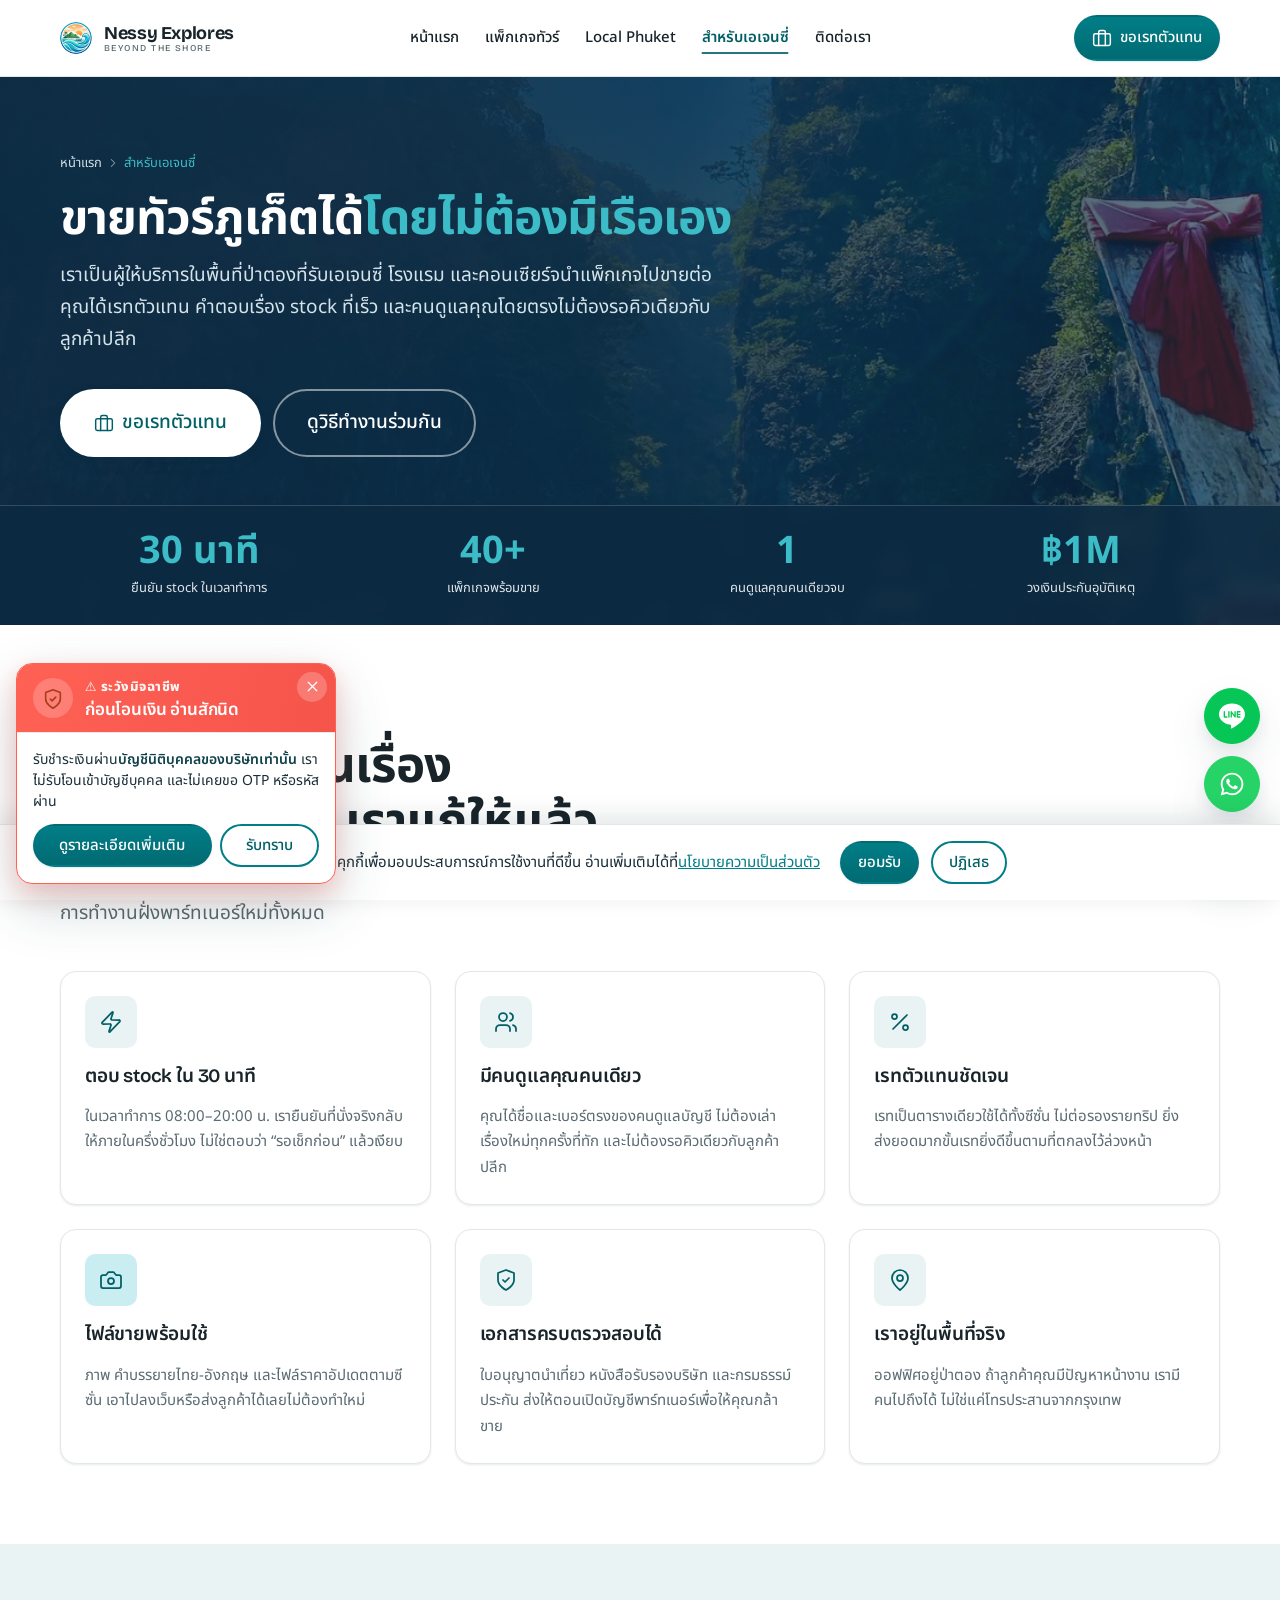
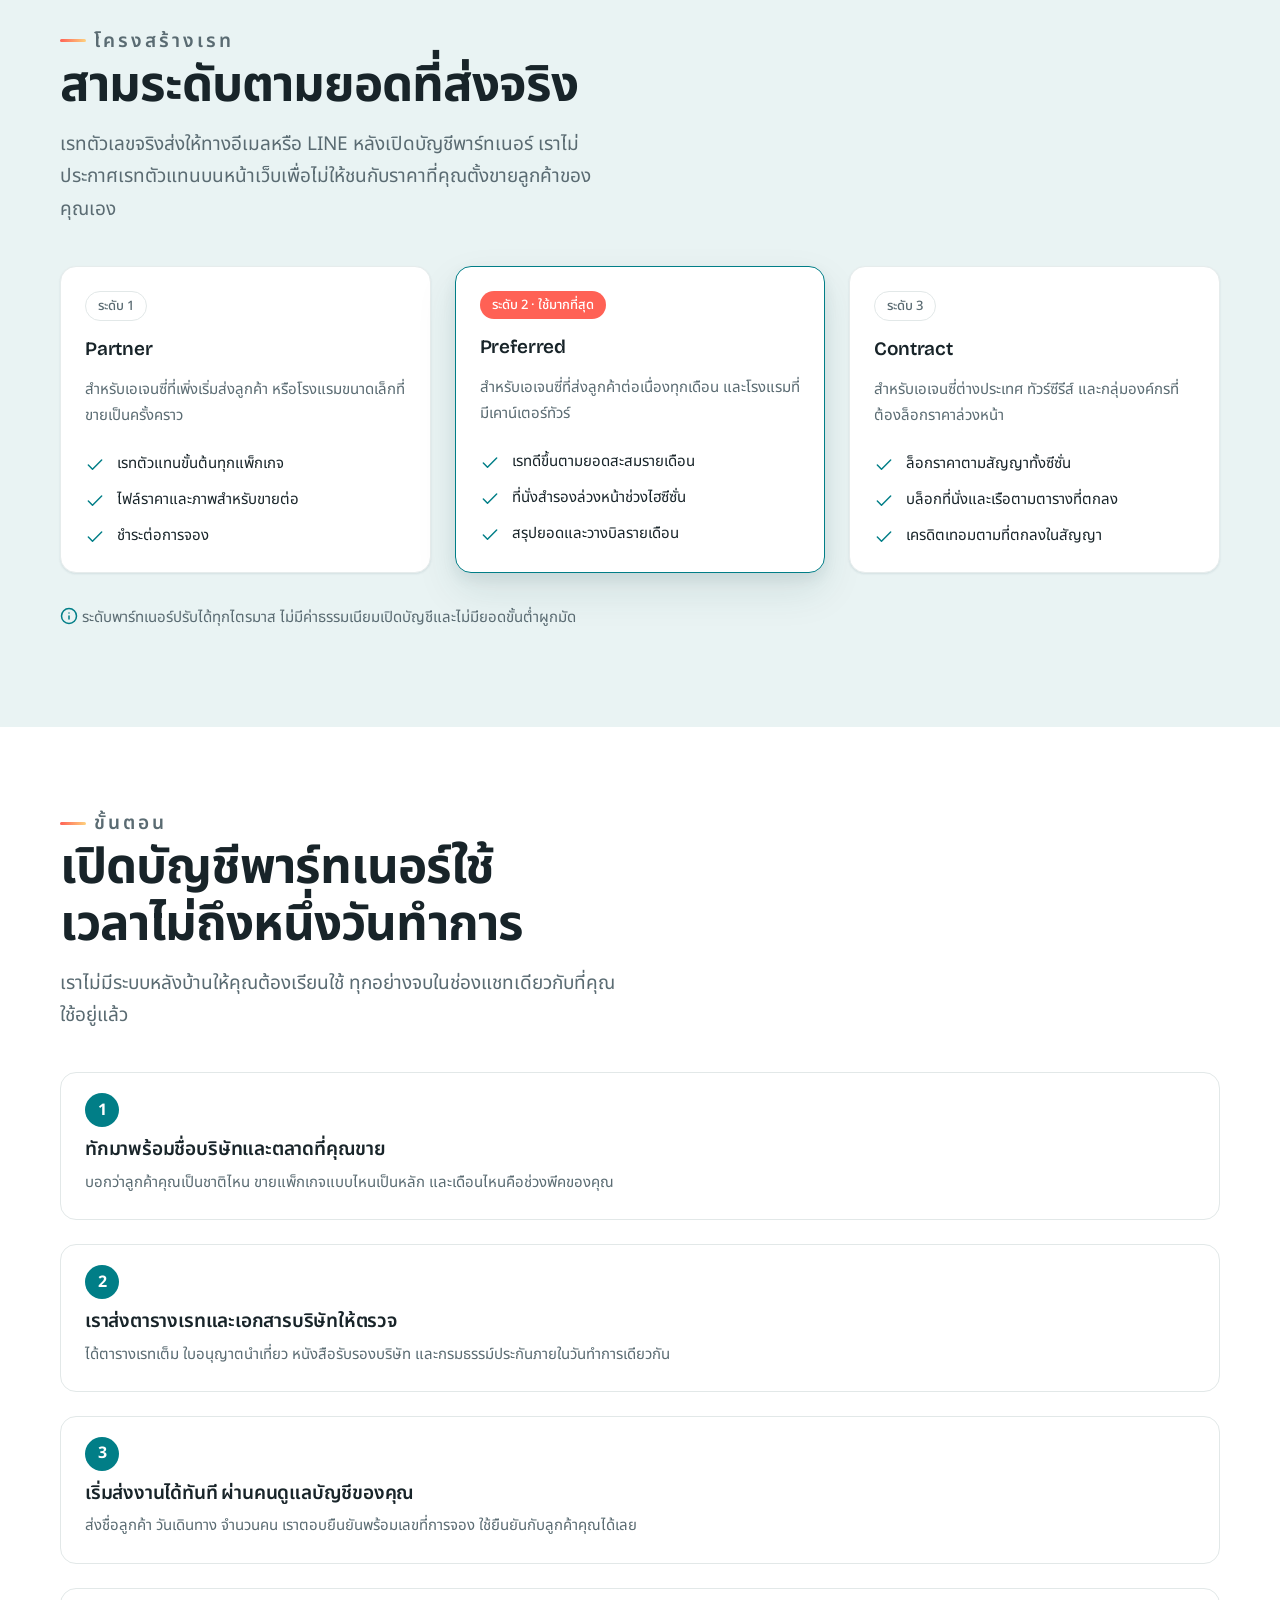
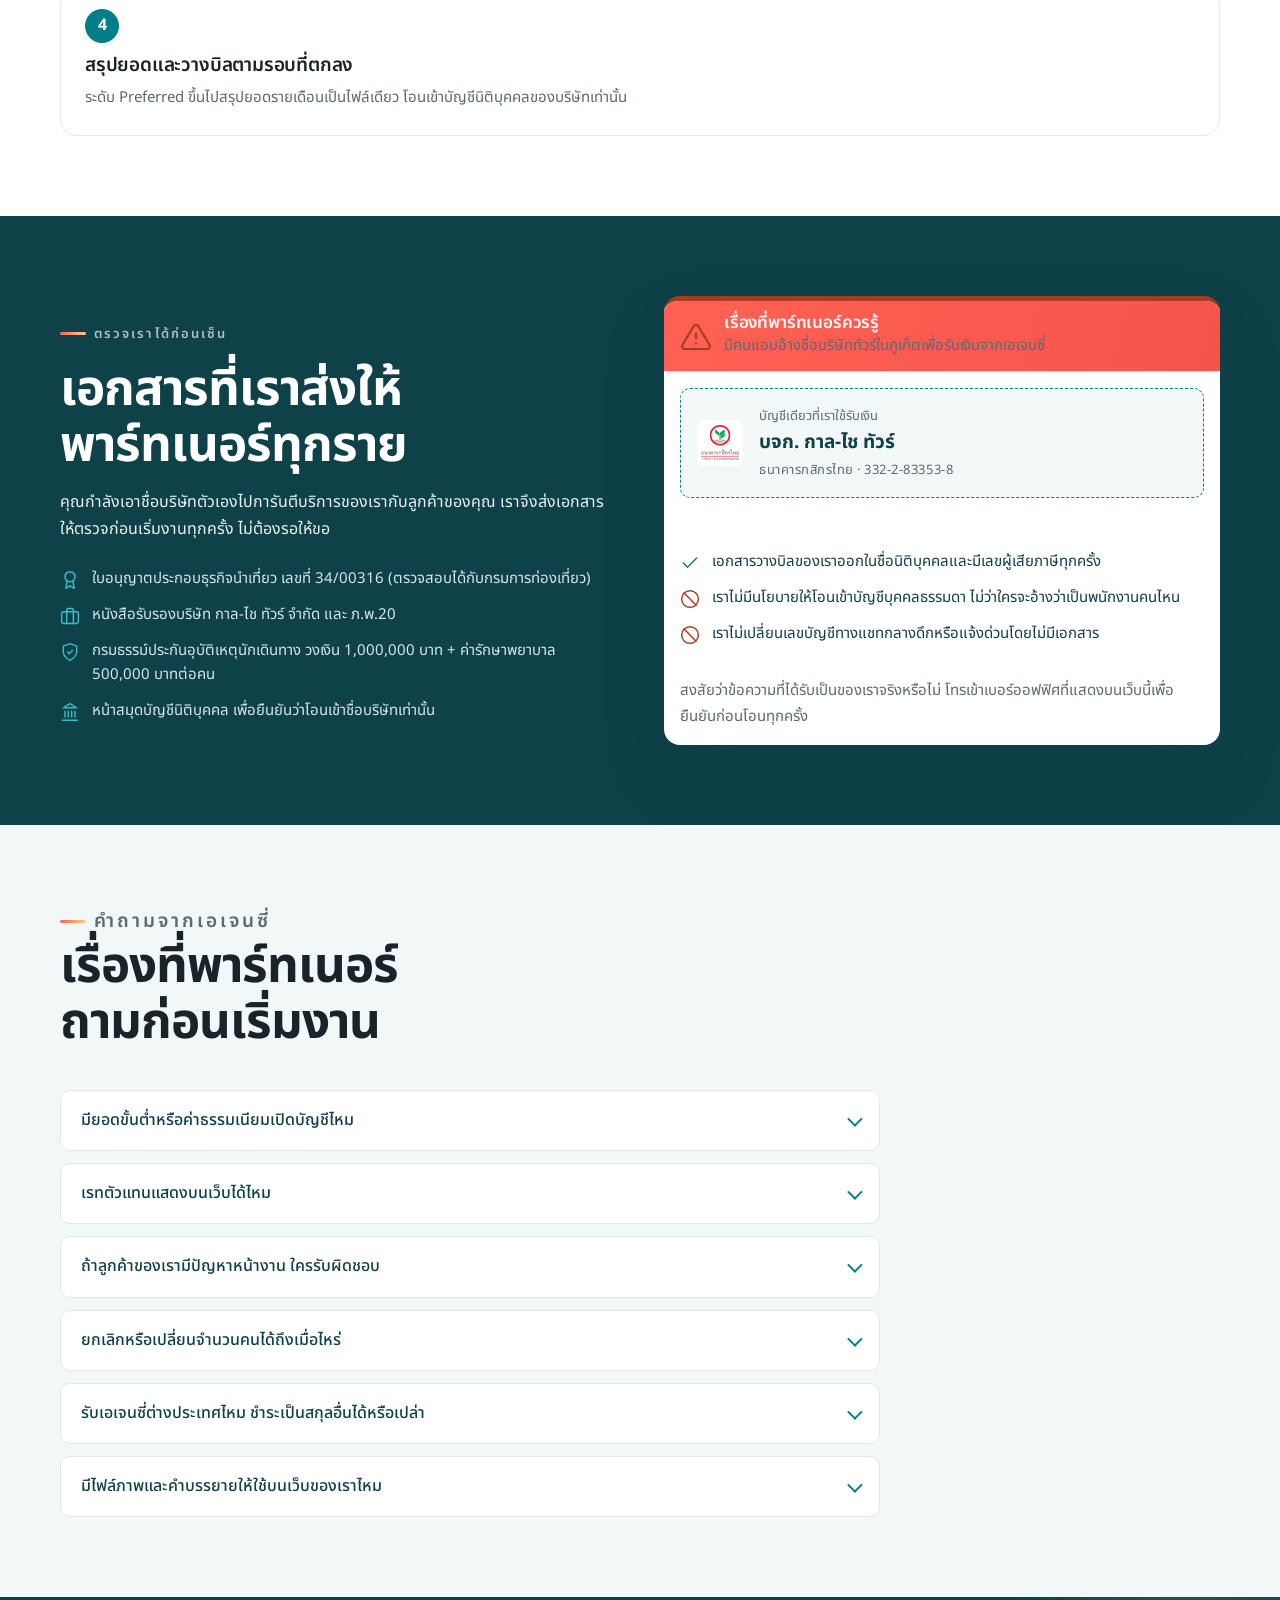
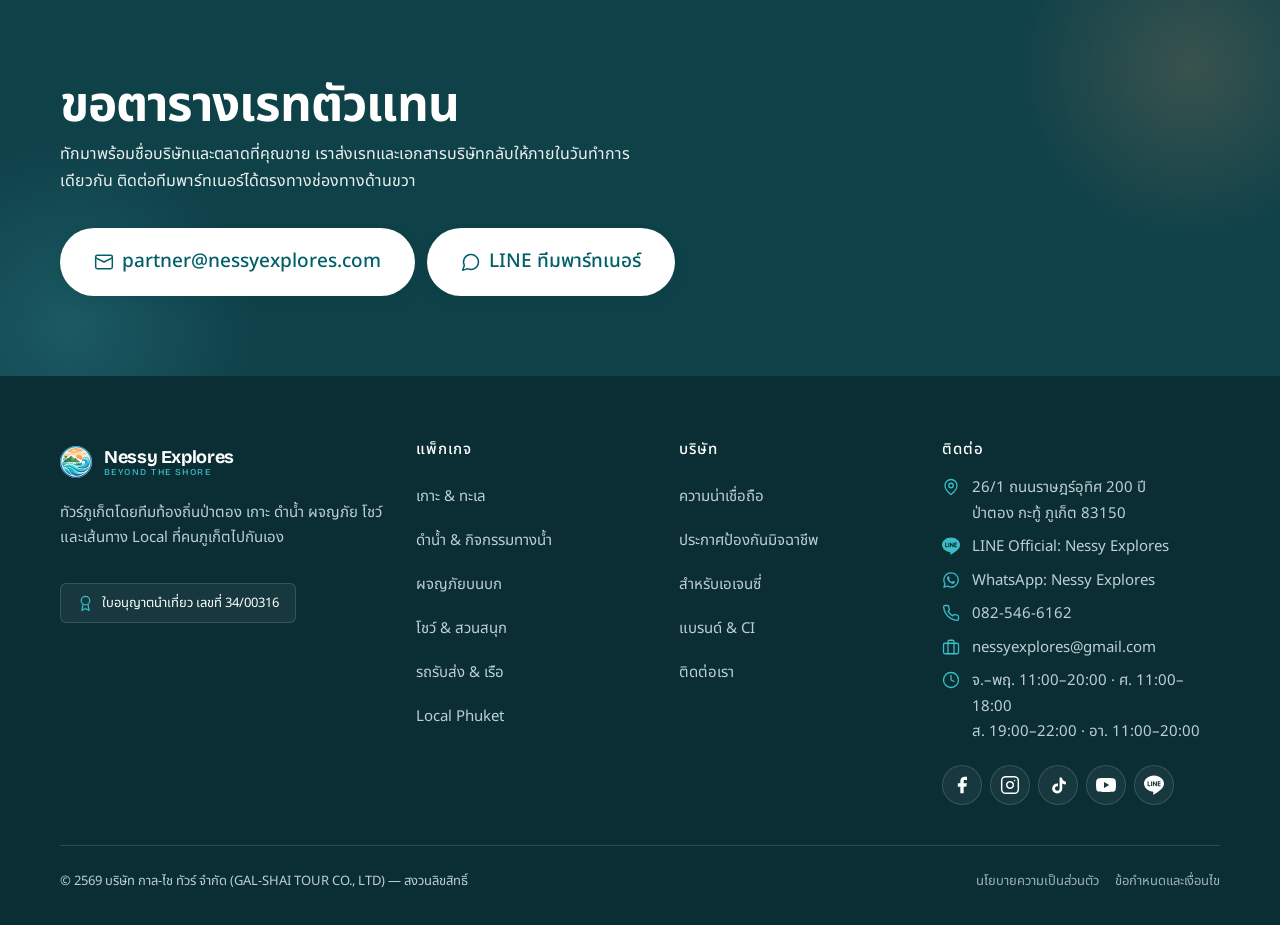
==== commit 992b9140: "Rework "Phuket, our way" day plan and add legal pages Split the itinerary into independent half-day " ====
--- a/agency.html
+++ b/agency.html
@@ -252,8 +252,8 @@
         </div>
         <div class="scam-body">
           <div class="bank">
-            <span class="bank-logo" aria-hidden="true">
-              <svg class="ic" aria-hidden="true"><use href="#i-bank"/></svg>
+            <span class="bank-logo bank-logo-kbank">
+              <img src="assets/img/kbank-logo.png" alt="KBank" width="46" height="46">
             </span>
             <div class="bank-info">
               <span>บัญชีเดียวที่เราใช้รับเงิน</span>
@@ -403,15 +403,19 @@
         <ul class="foot-contact">
           <li>
             <svg class="ic" aria-hidden="true"><use href="#i-pin"/></svg>
-            <span>26/1 ถนนราษฎร์อุทิศ 200 ปี<br>ป่าตอง กะทู้ ภูเก็ต 83150</span>
-          </li>
-          <li>
-            <svg class="ic" aria-hidden="true"><use href="#i-chat"/></svg>
-            <span>LINE OA: <a href="https://lin.ee/R05IzYR" target="_blank" rel="noopener">Nessy Explores</a></span>
+            <span><a href="https://www.google.com/maps/search/?api=1&amp;query=26%2F1+Ratuthit+200+Pi+Road+Patong+Kathu+Phuket+83150" target="_blank" rel="noopener" aria-label="เปิดแผนที่ Google Maps">26/1 ถนนราษฎร์อุทิศ 200 ปี<br>ป่าตอง กะทู้ ภูเก็ต 83150</a></span>
+          </li>
+          <li>
+            <svg class="ic ic-brand ic-line-white" aria-hidden="true"><use href="#i-line"/></svg>
+            <span>LINE Official: <a href="https://lin.ee/R05IzYR" target="_blank" rel="noopener">Nessy Explores</a></span>
+          </li>
+          <li>
+            <svg class="ic ic-brand" aria-hidden="true"><use href="#i-whatsapp"/></svg>
+            <span>WhatsApp: <a href="https://wa.me/message/6FWCMSE6VRA6P1" target="_blank" rel="noopener">Nessy Explores</a></span>
           </li>
           <li>
             <svg class="ic" aria-hidden="true"><use href="#i-phone"/></svg>
-            <span><a href="tel:+66825466162">082-546-6162</a> (Nessy · WhatsApp ได้)</span>
+            <span><a href="tel:+66825466162">082-546-6162</a></span>
           </li>
           <li>
             <svg class="ic" aria-hidden="true"><use href="#i-briefcase"/></svg>
@@ -434,15 +438,21 @@
 
     <div class="foot-base">
       <p>© <span data-year>2569</span> บริษัท กาล-ไช ทัวร์ จำกัด (GAL-SHAI TOUR CO., LTD) — สงวนลิขสิทธิ์</p>
-      <p>เว็บไซต์ตัวอย่างเพื่อการนำเสนอ · จัดทำโดย Sellsuki</p>
+      <nav class="foot-legal" aria-label="ข้อกำหนดและนโยบาย">
+        <a href="privacy.html">นโยบายความเป็นส่วนตัว</a>
+        <a href="terms.html">ข้อกำหนดและเงื่อนไข</a>
+      </nav>
     </div>
   </div>
 </footer>
 
 <!-- ============================ CONTACT DOCK ============================ -->
 <div class="dock">
-  <a class="accent" href="https://lin.ee/R05IzYR" target="_blank" rel="noopener" aria-label="สอบถามทาง LINE">
+  <a class="dock-line" href="https://lin.ee/R05IzYR" target="_blank" rel="noopener" aria-label="สอบถามทาง LINE">
     <svg class="ic ic-brand" aria-hidden="true"><use href="#i-line"/></svg>
+  </a>
+  <a class="dock-wa" href="https://wa.me/message/6FWCMSE6VRA6P1" target="_blank" rel="noopener" aria-label="สอบถามทาง WhatsApp">
+    <svg class="ic ic-brand" aria-hidden="true"><use href="#i-whatsapp"/></svg>
   </a>
   <a href="tel:+66825466162" aria-label="โทรหาเรา">
     <svg class="ic" aria-hidden="true"><use href="#i-phone"/></svg>
--- a/assets/style.css
+++ b/assets/style.css
@@ -49,6 +49,9 @@
   --sea-mist:       #E5F5F3;   /* Sea Mist — cool accent surface */
   --mango-dark:     #F7BE55;   /* yellow hover / border */
 
+  /* Third-party brand mark — KBank (bank-account tags only, not site CI) */
+  --kbank-green: #138F2D;
+
   /* Danger — anti-scam only. 6.35:1 on white. */
   --warn: #A63D1E;
   --warn-soft: rgba(166, 61, 30, .10);
@@ -213,7 +216,10 @@
 }
 
 .skip-link {
-  position: absolute; left: 50%; top: 0; transform: translate(-50%, -120%);
+  /* fixed (not absolute) so an elastic over-scroll bounce at the very top
+     can't reveal the space above the page and flash this button into view;
+     it stays anchored off-screen until focused. */
+  position: fixed; left: 50%; top: 0; transform: translate(-50%, -120%);
   z-index: var(--z-modal); background: var(--prussian); color: var(--white);
   padding: var(--s-3) var(--s-6); border-radius: 0 0 var(--r-md) var(--r-md);
   font-weight: 600; font-size: var(--t-sm);
@@ -309,7 +315,11 @@
 }
 .btn:hover { text-decoration: none; }
 .btn:active { transform: scale(.975); }
-.btn .ic { width: 20px; height: 20px; }
+.btn .ic { width: 20px; height: 20px; transition: transform var(--dur) var(--ease); }
+/* Micro-interaction: subtle lift on hover; a trailing arrow icon slides right */
+.btn:hover { transform: translateY(-1px); }
+.btn:hover:active { transform: scale(.975); }
+.btn:hover .ic:last-child { transform: translateX(3px); }
 
 /* Primary — Ocean Blue. The only filled CTA colour on light surfaces.
    The accent orange is deliberately NOT used here: it would read as a
@@ -422,12 +432,15 @@
   transition: box-shadow var(--dur) var(--ease), transform var(--dur) var(--ease),
               border-color var(--dur) var(--ease);
 }
-.tour:hover { box-shadow: var(--e-3); transform: translateY(-4px); border-color: var(--blue); }
+.tour:hover,
+.tour:focus-within { box-shadow: var(--e-3); transform: translateY(-4px); border-color: var(--blue); }
 
 .tour-media {
-  position: relative; aspect-ratio: 4 / 3; overflow: hidden;
+  position: relative; aspect-ratio: 4 / 4.5; overflow: hidden;
   background: var(--frost-deep);
 }
+/* Every tour card shares the same 4:4.5 portrait frame so the catalog grid
+   stays visually even across categories (object-fit centres each subject). */
 .tour-media svg, .tour-media img { width: 100%; height: 100%; object-fit: cover; }
 .tour-media .ribbons {
   position: absolute; inset: var(--s-3) var(--s-3) auto var(--s-3);
@@ -435,9 +448,14 @@
   pointer-events: none;
 }
 
-.tour-body { padding: var(--s-5); display: flex; flex-direction: column; gap: var(--s-3); flex: 1; }
-.tour-body h3 { margin: 0; font-size: var(--t-md); line-height: 1.4; }
-.tour-desc { margin: 0; font-size: var(--t-sm); color: var(--muted); flex: 1; }
+.tour-body { padding: var(--s-4) var(--s-5) var(--s-5); display: flex; flex-direction: column; gap: var(--s-2); flex: 1; }
+.tour-body h3 {
+  margin: 0; font-size: var(--t-md); line-height: 1.35;
+  display: -webkit-box; -webkit-line-clamp: 2; -webkit-box-orient: vertical; overflow: hidden;
+}
+/* Editorial card: the description is kept in the DOM for the detail modal, but
+   the card itself leads with image → destination → CTA, not a wall of text. */
+.tour-desc { display: none; }
 
 .tour-meta {
   display: flex; flex-wrap: wrap; gap: var(--s-2) var(--s-4);
@@ -457,6 +475,19 @@
 }
 .price s { font-size: var(--t-sm); color: var(--muted); font-weight: 400; margin-right: var(--s-1); }
 .price .unit { font-size: var(--t-xs); font-weight: 400; color: var(--muted); }
+
+/* Editorial footer: the label is a quiet caption so the CTA reads as the single
+   primary action; the button gains a trailing arrow that nudges with the card's
+   hover/focus, matching the site-wide arrow micro-interaction. */
+.tour-foot .price { font-size: var(--t-sm); font-weight: 600; color: var(--muted-ink); }
+.tour-foot .btn-primary::after {
+  content: ''; width: 15px; height: 15px; flex: none; background: currentColor;
+  -webkit-mask: url("data:image/svg+xml,%3Csvg xmlns='http://www.w3.org/2000/svg' viewBox='0 0 24 24' fill='none' stroke='%23000' stroke-width='2.2' stroke-linecap='round' stroke-linejoin='round'%3E%3Cpath d='M5 12h14M13 6l6 6-6 6'/%3E%3C/svg%3E") center / contain no-repeat;
+          mask: url("data:image/svg+xml,%3Csvg xmlns='http://www.w3.org/2000/svg' viewBox='0 0 24 24' fill='none' stroke='%23000' stroke-width='2.2' stroke-linecap='round' stroke-linejoin='round'%3E%3Cpath d='M5 12h14M13 6l6 6-6 6'/%3E%3C/svg%3E") center / contain no-repeat;
+  transition: transform var(--dur) var(--ease);
+}
+.tour:hover .tour-foot .btn-primary::after,
+.tour:focus-within .tour-foot .btn-primary::after { transform: translateX(4px); }
 
 /* --------------------------------------------------------------------------
    8. Navbar — solid warm-white for inner pages; a transparent overlay
@@ -478,26 +509,36 @@
 .brand { display: flex; align-items: center; gap: var(--s-3); margin-right: auto; min-height: 44px; }
 .brand:hover { text-decoration: none; }
 /* the exported mark is a square PNG; the circle crops its white corners */
-.brand-mark { width: 38px; height: 38px; flex: none; border-radius: 50%; }
+.brand-mark { width: 32px; height: 32px; flex: none; border-radius: 50%; }
 .brand-txt { display: flex; flex-direction: column; line-height: 1.12; }
 .brand-name {
-  font-family: var(--font-display); font-weight: 700; font-size: 1.3125rem;
+  font-family: var(--font-display); font-weight: 700; font-size: 1.125rem;
   color: var(--ink); letter-spacing: -.02em;
 }
 .brand-tag {
-  font-family: var(--font-display); font-size: 10px; letter-spacing: .18em;
+  font-family: var(--font-display); font-size: 9px; letter-spacing: .16em;
   text-transform: uppercase; color: var(--muted-ink); font-weight: 500;
 }
 
 .nav-links { display: flex; align-items: center; gap: 2px; list-style: none; margin: 0; padding: 0; }
 .nav-links li { margin: 0; }
 .nav-links a {
+  position: relative;
   display: inline-flex; align-items: center; min-height: 42px;
   padding: 0 var(--s-3); border-radius: var(--r-sm);
   font-size: var(--t-sm); font-weight: 500; color: var(--ink); white-space: nowrap;
   transition: background-color var(--dur-fast) var(--ease), color var(--dur-fast) var(--ease);
 }
-.nav-links a:hover { background: var(--sand-2); color: var(--ocean-darker); text-decoration: none; }
+/* Micro-interaction: a thin indicator wipes in from the left on hover/current */
+.nav-links a::after {
+  content: ''; position: absolute; left: var(--s-3); right: var(--s-3); bottom: 5px; height: 2px;
+  border-radius: 2px; background: currentColor; opacity: .85;
+  transform: scaleX(0); transform-origin: left; pointer-events: none;
+  transition: transform var(--dur) var(--ease);
+}
+.nav-links a:hover::after,
+.nav-links a[aria-current="page"]::after { transform: scaleX(1); }
+.nav-links a:hover { background: transparent; color: var(--ocean-darker); text-decoration: none; }
 .nav-links a[aria-current="page"] { color: var(--ocean-darker); font-weight: 600; }
 
 .nav-cta { display: flex; align-items: center; gap: var(--s-3); }
@@ -542,7 +583,7 @@
 .navbar-overlay .brand-name { color: var(--white); }
 .navbar-overlay .brand-tag { color: rgba(255, 255, 255, .78); }
 .navbar-overlay .nav-links a { color: rgba(255, 255, 255, .92); }
-.navbar-overlay .nav-links a:hover { background: rgba(255, 255, 255, .16); color: #fff; }
+.navbar-overlay .nav-links a:hover { background: transparent; color: #fff; }
 .navbar-overlay .nav-links a[aria-current="page"] { color: #fff; }
 .navbar-overlay .lang { background: rgba(255, 255, 255, .18); }
 .navbar-overlay .lang .lang-btn:not([aria-current="true"]) { color: rgba(255, 255, 255, .82); }
@@ -559,7 +600,7 @@
 .navbar-overlay.scrolled .brand-name { color: var(--ink); }
 .navbar-overlay.scrolled .brand-tag { color: var(--muted-ink); }
 .navbar-overlay.scrolled .nav-links a { color: var(--ink); }
-.navbar-overlay.scrolled .nav-links a:hover { background: var(--sand-2); color: var(--ocean-darker); }
+.navbar-overlay.scrolled .nav-links a:hover { background: transparent; color: var(--ocean-darker); }
 .navbar-overlay.scrolled .nav-links a[aria-current="page"] { color: var(--ocean-darker); }
 .navbar-overlay.scrolled .lang { background: var(--sand-2); }
 .navbar-overlay.scrolled .lang .lang-btn:not([aria-current="true"]) { color: var(--muted-ink); }
@@ -771,6 +812,8 @@
   display: grid; place-items: center; background: var(--prussian); color: var(--sky);
   font-weight: 700; font-size: var(--t-sm);
 }
+.bank-logo-kbank { background: #fff; color: var(--charcoal); overflow: hidden; }
+.bank-logo-kbank img { width: 100%; height: 100%; object-fit: contain; display: block; padding: 4px; }
 .bank-info { min-width: 0; }
 .bank-info span { display: block; font-size: var(--t-xs); color: var(--muted); }
 .bank-info b { display: block; font-size: var(--t-md); color: var(--prussian); }
@@ -1005,6 +1048,7 @@
 .foot-social a:hover { background: var(--ocean); border-color: var(--ocean); transform: translateY(-2px); }
 .foot-social .ic { width: 20px; height: 20px; }
 .foot-social .ic-brand { fill: currentColor; stroke: none; }
+.foot-contact .ic-brand { fill: var(--sky); stroke: none; }
 
 .license {
   display: inline-flex; align-items: center; gap: var(--s-2);
@@ -1020,6 +1064,21 @@
   font-size: var(--t-xs);
 }
 .foot-base p { margin: 0; font-size: var(--t-xs); }
+.foot-legal { display: flex; flex-wrap: wrap; gap: var(--s-2) var(--s-4); align-items: center; }
+.foot-legal a { color: inherit; text-decoration: none; font-size: var(--t-xs); opacity: .82; border-bottom: 1px solid transparent; transition: opacity var(--dur-2, .2s) var(--ease-out), border-color var(--dur-2, .2s) var(--ease-out); }
+.foot-legal a:hover, .foot-legal a:focus-visible { opacity: 1; color: #fff; border-color: rgba(255, 255, 255, .5); }
+
+/* Legal / policy document pages (privacy, terms) */
+.legal-body { max-width: 760px; margin: 0 auto; }
+.legal-body .legal-updated { color: var(--muted-ink); font-size: var(--t-sm); margin: 0 0 var(--s-6); }
+.legal-body section + section { margin-top: var(--s-8); }
+.legal-body h2 { font-size: var(--t-xl); margin: 0 0 var(--s-3); color: var(--charcoal); }
+.legal-body h3 { font-size: var(--t-md); margin: var(--s-5) 0 var(--s-2); color: var(--charcoal); }
+.legal-body p { margin: 0 0 var(--s-3); color: var(--muted-ink); line-height: 1.75; }
+.legal-body ul { margin: 0 0 var(--s-3); padding-left: 0; list-style: none; display: grid; gap: var(--s-2); }
+.legal-body ul li { position: relative; padding-left: var(--s-5); color: var(--muted-ink); line-height: 1.7; }
+.legal-body ul li::before { content: ""; position: absolute; left: 4px; top: .62em; width: 6px; height: 6px; border-radius: 999px; background: var(--ocean); }
+.legal-body a { color: var(--ocean-darker); }
 
 /* --------------------------------------------------------------------------
    19. Floating contact dock
@@ -1038,6 +1097,11 @@
 .dock a:hover { transform: translateY(-3px) scale(1.04); background: var(--frost); text-decoration: none; }
 .dock a.accent { background: var(--blue); color: var(--white); border-color: var(--blue); }
 .dock a.accent:hover { background: var(--blue-dark); color: var(--white); }
+/* Official brand colours for the floating LINE / WhatsApp shortcuts */
+.dock a.dock-line { background: #06C755; color: #fff; border-color: #06C755; }
+.dock a.dock-line:hover { background: #05B24C; color: #fff; }
+.dock a.dock-wa { background: #25D366; color: #fff; border-color: #25D366; }
+.dock a.dock-wa:hover { background: #1FB457; color: #fff; }
 .dock .ic { width: 26px; height: 26px; }
 
 /* --------------------------------------------------------------------------
@@ -1174,14 +1238,17 @@
 .tour-media img, .cat-art img {
   transition: transform var(--dur-slow) var(--ease); will-change: transform;
 }
-.tour:hover .tour-media img { transform: scale(1.06); }
+.tour:hover .tour-media img,
+.tour:focus-within .tour-media img { transform: scale(1.06); }
 .cat:hover .cat-art img { transform: scale(1.07); }
 
 /* A faint navy wash on the top edge gives the photo depth and keeps the
    promo ribbons legible against a bright sky. Sits below the ribbons. */
 .tour-media::before {
   content: ''; position: absolute; inset: 0; z-index: 1; pointer-events: none;
-  background: linear-gradient(180deg, rgba(12, 42, 66, .22) 0%, rgba(12, 42, 66, 0) 26%);
+  background:
+    linear-gradient(180deg, rgba(12, 42, 66, .22) 0%, rgba(12, 42, 66, 0) 24%),
+    linear-gradient(0deg, rgba(9, 34, 46, .46) 0%, rgba(9, 34, 46, 0) 32%);
 }
 .tour-media .ribbons { z-index: 2; }
 .tour-media .ribbons .badge { box-shadow: 0 2px 8px rgba(12, 42, 66, .28); }
@@ -1377,6 +1444,122 @@
 .editorial-media { position: relative; border-radius: var(--r-2xl); overflow: hidden; aspect-ratio: 6 / 5; box-shadow: var(--e-3); background: var(--sand-2); }
 .editorial-media.tall { aspect-ratio: 3 / 4; }
 .editorial-media > img { width: 100%; height: 100%; object-fit: cover; }
+
+/* --------------------------------------------------------------------------
+   24b. Beyond the Shore — signature travel-journal section
+   Editorial storytelling: journal meta, a People → Places → Stories route,
+   layered imagery and small hand-noted annotations. Uses only CI tokens.
+   -------------------------------------------------------------------------- */
+.bts-editorial { align-items: center; }
+.bts-copy { max-width: 34rem; }
+
+/* Journal meta line — "Local Stories / 01" */
+.bts-meta {
+  display: inline-flex; align-items: center; gap: var(--s-2);
+  font-family: var(--font-display); font-size: var(--t-xs);
+  letter-spacing: .18em; text-transform: uppercase; margin: 0 0 var(--s-3);
+}
+.bts-meta-label { color: var(--ocean-darker); font-weight: 700; }
+.bts-meta-no    { color: var(--muted-ink); font-variant-numeric: tabular-nums; }
+
+/* Story flow — vertical route connecting three chapters */
+.bts-flow { list-style: none; margin: var(--s-6) 0 var(--s-8); padding: 0; position: relative; }
+/* dashed connector links one circle to the next only — drawn per step except
+   the last, so no line dangles below circle 03 */
+.bts-step:not(:last-child)::before {
+  content: ''; position: absolute; left: 16px; top: 17px; bottom: -25px; width: 2px;
+  background: repeating-linear-gradient(var(--ocean) 0 5px, transparent 5px 11px);
+  opacity: .55; transform: scaleY(0); transform-origin: top;
+  transition: transform 1100ms var(--ease-out) .12s;
+}
+.bts-step.reveal-in::before { transform: scaleY(1); }
+
+.bts-step { position: relative; display: grid; grid-template-columns: 34px 1fr; gap: var(--s-4); padding-bottom: var(--s-6); }
+.bts-step:last-child { padding-bottom: 0; }
+.bts-step-no {
+  grid-column: 1; z-index: 1; align-self: start;
+  width: 34px; height: 34px; display: grid; place-items: center;
+  border-radius: var(--r-pill); background: var(--sea-mist); color: var(--ocean-darker);
+  font-family: var(--font-display); font-weight: 700; font-size: var(--t-xs);
+  font-variant-numeric: tabular-nums; box-shadow: 0 0 0 4px var(--white);
+  transition: background-color var(--dur) var(--ease), color var(--dur) var(--ease);
+}
+/* stays light until the reader scrolls that step to the middle of the screen,
+   then eases from light to deep — so the column lights up one number at a time
+   as you scroll down (driven by .is-lit from the scroll observer in app.js) */
+.bts-step.is-lit .bts-step-no { background: var(--ocean); color: var(--white); transition: background-color .8s var(--ease), color .8s var(--ease); }
+.bts-step:hover .bts-step-no { background: var(--ocean-darker); color: var(--white); transition: background-color var(--dur) var(--ease), color var(--dur) var(--ease); }
+.bts-step-body { grid-column: 2; }
+.bts-step-time {
+  display: inline-block; font-family: var(--font-display); font-weight: 600;
+  font-size: var(--t-xs); letter-spacing: .06em; color: var(--ocean);
+  text-transform: uppercase;
+}
+.bts-step-title { display: flex; align-items: baseline; gap: var(--s-3); flex-wrap: wrap; margin: 3px 0 var(--s-1); font-size: var(--t-md); line-height: 1.2; }
+.bts-step-en { font-family: var(--font-display); font-weight: 700; color: var(--ink); letter-spacing: -.01em; }
+.bts-step-th { font-size: var(--t-sm); font-weight: 600; color: var(--muted-ink); }
+.bts-step-text { margin: 0; font-size: var(--t-sm); color: var(--muted-ink); line-height: 1.6; max-width: 42ch; }
+
+/* Layered editorial imagery */
+.bts-media { position: relative; align-self: center; padding: var(--s-6) var(--s-5) var(--s-10) 0; }
+.bts-img { position: relative; border-radius: var(--r-2xl); overflow: hidden; box-shadow: var(--e-3); background: var(--sand-2); }
+.bts-img img { width: 100%; height: 100%; object-fit: cover; display: block; transition: transform var(--dur-slow) var(--ease); }
+.bts-img:hover img { transform: scale(1.04); }
+.bts-img-main { aspect-ratio: 4 / 5; transform: translate3d(0, var(--par-y, 0px), 0); }
+.bts-img-sub {
+  position: absolute; left: -6%; bottom: 4%; width: 46%; aspect-ratio: 4 / 3;
+  border: 5px solid var(--white); border-radius: var(--r-xl); box-shadow: var(--e-4);
+  transform: translate3d(0, var(--par-y, 0px), 0);
+}
+[data-parallax] { will-change: transform; }
+
+/* Photo caption chips */
+.bts-cap {
+  position: absolute; left: var(--s-3); bottom: var(--s-3); z-index: 2;
+  display: inline-flex; align-items: center; gap: var(--s-2);
+  padding: 6px var(--s-3); border-radius: var(--r-pill);
+  background: rgba(24, 36, 41, .72); color: #fff; font-size: var(--t-xs); letter-spacing: .02em;
+}
+.bts-cap-no { font-family: var(--font-display); font-weight: 700; color: var(--mango); font-variant-numeric: tabular-nums; }
+.bts-img-sub .bts-cap { left: var(--s-2); bottom: var(--s-2); padding: 4px var(--s-2); font-size: .6875rem; }
+
+/* Journal annotations */
+.bts-coord {
+  position: absolute; top: var(--s-4); right: var(--s-4); z-index: 2;
+  display: grid; grid-template-columns: auto auto; align-items: center; gap: 2px var(--s-2);
+  padding: var(--s-2) var(--s-3); background: var(--white); border: 1px solid var(--line);
+  border-radius: var(--r-md); box-shadow: var(--e-2);
+  transform: translate3d(0, var(--par-y, 0px), 0);
+}
+.bts-coord .ic { grid-row: 1 / 3; width: 16px; height: 16px; color: var(--coral); }
+.bts-coord-place  { font-size: var(--t-xs); font-weight: 700; letter-spacing: .12em; color: var(--ink); }
+.bts-coord-latlng { grid-column: 2; font-size: .625rem; letter-spacing: .1em; color: var(--muted-ink); font-variant-numeric: tabular-nums; }
+
+.bts-note {
+  position: absolute; right: 3%; bottom: -0.35rem; z-index: 2;
+  font-family: var(--font-display); font-style: italic; font-weight: 500;
+  font-size: var(--t-md); color: var(--ocean-darker);
+  transform: translate3d(0, var(--par-y, 0px), 0) rotate(-6deg);
+}
+
+@media (max-width: 860px) {
+  .bts-copy { max-width: none; }
+  .bts-media { padding: var(--s-6) 0 var(--s-8); margin-top: var(--s-2); }
+  .bts-img-main { aspect-ratio: 16 / 11; }
+  .bts-img-sub { width: 40%; left: 0; }
+}
+@media (max-width: 560px) {
+  .bts-note { display: none; }
+  .bts-img-sub { width: 44%; left: -3%; }
+  .bts-coord { top: var(--s-2); right: var(--s-2); }
+}
+@media (prefers-reduced-motion: reduce) {
+  .bts-step:not(:last-child)::before { transition: none; transform: scaleY(1); }
+  .bts-img:hover img { transform: none; }
+  .bts-img-main, .bts-img-sub, .bts-coord { transform: none; }
+  .bts-note { transform: rotate(-6deg); }
+}
+
 /* overlapping caption chip */
 .float-chip {
   position: absolute; z-index: 4; background: var(--warm-white); color: var(--ink);
@@ -1413,7 +1596,8 @@
 }
 .value .n { font-family: var(--font-display); font-size: var(--t-xl); font-weight: 700; color: var(--coral); line-height: 1; letter-spacing: -.02em; }
 .value h3 { font-size: var(--t-lg); margin: var(--s-4) 0 var(--s-2); color: #fff; }
-.value p { font-size: var(--t-sm); color: rgba(234, 242, 243, .8); margin: 0; }
+.value-en { font-family: var(--font-display); font-weight: 700; letter-spacing: -.01em; }
+.value p { font-size: var(--t-sm); color: rgba(234, 242, 243, .8); margin: 0; line-height: 1.6; }
 
 /* ---- Real Phuket Moments — asymmetric gallery ---- */
 .moments { display: grid; grid-template-columns: repeat(4, 1fr); grid-auto-rows: clamp(140px, 17vw, 210px); gap: var(--s-4); }
@@ -1432,6 +1616,65 @@
 .moment.big .tag, .moment.wide .tag { font-size: var(--t-md); gap: 9px; bottom: var(--s-5); }
 .moment.big .tag .ic, .moment.wide .tag .ic { width: 21px; height: 21px; }
 
+/* Editorial hover: a corner "go" arrow fades in, and the label lifts in on
+   pointer devices. Touch devices keep the label visible (no hover state). */
+.moment::before {
+  content: ''; position: absolute; top: var(--s-3); right: var(--s-3); z-index: 3;
+  width: 34px; height: 34px; border-radius: var(--r-pill); pointer-events: none;
+  background: rgba(9, 34, 46, .5)
+    url("data:image/svg+xml,%3Csvg xmlns='http://www.w3.org/2000/svg' viewBox='0 0 24 24' fill='none' stroke='%23fff' stroke-width='2' stroke-linecap='round' stroke-linejoin='round'%3E%3Cpath d='M7 17 17 7M8 7h9v9'/%3E%3C/svg%3E")
+    center / 16px no-repeat;
+  opacity: 0; transform: translateY(-5px);
+  transition: opacity var(--dur) var(--ease), transform var(--dur) var(--ease), background-color var(--dur) var(--ease);
+}
+.moment:hover::before, .moment:focus-visible::before { opacity: 1; transform: translateY(0); background-color: var(--coral); }
+@media (hover: hover) {
+  .moment .tag { transform: translateY(7px); opacity: 0; transition: transform var(--dur) var(--ease), opacity var(--dur) var(--ease); }
+  .moment:hover .tag, .moment:focus-visible .tag { transform: translateY(0); opacity: 1; }
+}
+/* Small screens are touch-first: always show the label regardless of any
+   lingering hover-capability reporting from emulators. */
+@media (max-width: 640px) {
+  .moment .tag { opacity: 1 !important; transform: none !important; }
+}
+
+/* ---- Brand film — click-to-play video ---- */
+.video { max-width: 960px; margin: 0 auto; }
+.video-frame {
+  position: relative; display: block; overflow: hidden;
+  aspect-ratio: 16 / 9;                 /* reserves space → no layout shift */
+  border-radius: var(--r-lg); background: #0a1a22;
+  box-shadow: var(--e-3);
+}
+.video-poster { width: 100%; height: 100%; object-fit: cover; display: block;
+  transition: transform var(--dur-slow) var(--ease); }
+.video-frame::after {                   /* soft scrim so the play button reads */
+  content: ''; position: absolute; inset: 0; pointer-events: none;
+  background: radial-gradient(60% 60% at 50% 50%, rgba(9, 34, 46, .1), rgba(9, 34, 46, .5));
+  transition: background var(--dur) var(--ease);
+}
+.video-frame:hover .video-poster { transform: scale(1.04); }
+.video-play {
+  position: absolute; top: 50%; left: 50%; transform: translate(-50%, -50%);
+  z-index: 2; display: grid; place-items: center;
+  width: 76px; height: 76px; border-radius: var(--r-pill);
+  background: var(--coral); color: var(--on-coral); box-shadow: var(--e-3);
+  transition: transform var(--dur) var(--ease), background-color var(--dur) var(--ease);
+}
+.video-play .ic { width: 30px; height: 30px; fill: currentColor; stroke: none; margin-left: 3px; }
+.video-frame:hover .video-play,
+.video-frame:focus-visible .video-play { transform: translate(-50%, -50%) scale(1.08); background: var(--coral-dark); }
+.video-frame:focus-visible { outline: 3px solid var(--sky); outline-offset: 3px; }
+/* Once played, the YouTube iframe replaces the poster/button in the same box */
+.video-frame.is-playing { cursor: default; }
+.video-frame.is-playing .video-poster, .video-frame.is-playing .video-play,
+.video-frame.is-playing::after { display: none; }
+.video-frame iframe { position: absolute; inset: 0; width: 100%; height: 100%; border: 0; }
+@media (max-width: 640px) {
+  .video-play { width: 60px; height: 60px; }
+  .video-play .ic { width: 24px; height: 24px; }
+}
+
 /* ---- Reviews — photo cards ---- */
 .reviews { display: grid; grid-template-columns: repeat(4, 1fr); gap: var(--s-6); }
 .review {
@@ -1484,6 +1727,12 @@
 /* LINE = primary channel (coral, white glyph per brand direction) */
 .chan-primary { background: var(--coral); border-color: var(--coral); color: #fff; box-shadow: var(--e-2); }
 .chan-primary:hover { background: var(--coral-dark); border-color: var(--coral-dark); color: #fff; }
+/* Official brand-coloured channels — LINE green / WhatsApp green
+   (third-party brand marks, kept true to each brand's own colour) */
+.chan-line { background: #06C755; border-color: #06C755; color: #fff; box-shadow: var(--e-2); }
+.chan-line:hover { background: #05B24C; border-color: #05B24C; color: #fff; }
+.chan-wa { background: #25D366; border-color: #25D366; color: #fff; box-shadow: var(--e-2); }
+.chan-wa:hover { background: #1FB457; border-color: #1FB457; color: #fff; }
 /* filled brand glyphs (LINE, WhatsApp) render solid, not stroked */
 .ic-brand { fill: currentColor; stroke: none; }
 
@@ -1496,9 +1745,20 @@
 .foot-facts { list-style: none; padding: 0; margin: 0 0 var(--s-4); display: grid; gap: var(--s-2); }
 .foot-facts li { display: flex; gap: var(--s-2); font-size: var(--t-sm); color: rgba(234, 242, 243, .82); margin: 0; }
 .foot-facts .ic { width: 17px; height: 17px; stroke: var(--turquoise); flex: none; margin-top: 3px; }
+/* Address row is single-line — center its pin icon with the text */
+.foot-facts li:has(use[href="#i-pin"]) { align-items: center; }
+.foot-facts li:has(use[href="#i-pin"]) .ic { margin-top: 0; }
 .foot-facts em { font-style: normal; color: var(--coral); }
+/* clickable address → Google Maps: inherits the muted footer tone, underlines on hover */
+.foot-facts a { color: inherit; text-decoration: none; border-bottom: none; transition: color var(--dur) var(--ease); }
+.foot-facts a:hover, .foot-facts a:focus-visible { color: #fff; }
+.foot-facts .fact-head { display: block; }
+.foot-facts .fact-list { list-style: none; margin: var(--s-1) 0 0; padding: 0; display: grid; gap: 2px; }
+.foot-facts .fact-list li { display: block; color: inherit; font-size: inherit; margin: 0; }
+.foot-facts .fact-list li::before { content: "•"; color: var(--turquoise); margin-right: var(--s-2); }
 .foot-bank { display: flex; align-items: center; gap: var(--s-3); padding: var(--s-3) var(--s-4); border: 1px dashed rgba(255, 255, 255, .3); border-radius: var(--r-md); margin-top: var(--s-3); }
-.foot-bank .tag { width: 42px; height: 42px; border-radius: var(--r-sm); background: var(--white); color: var(--deep-ocean); display: grid; place-items: center; font-weight: 700; font-size: var(--t-xs); flex: none; }
+.foot-bank .tag { width: 42px; height: 42px; border-radius: var(--r-sm); background: #fff; color: var(--charcoal); display: grid; place-items: center; overflow: hidden; font-weight: 700; font-size: var(--t-xs); flex: none; }
+.foot-bank .tag img { width: 100%; height: 100%; object-fit: contain; display: block; padding: 4px; }
 .foot-bank b { color: #fff; display: block; font-size: var(--t-sm); }
 .foot-bank span { display: block; font-size: var(--t-xs); font-variant-numeric: tabular-nums; letter-spacing: .03em; }
 
@@ -1518,14 +1778,18 @@
     transition-duration: .01ms !important;
   }
   .reveal { opacity: 1; transform: none; }
-  .card-link:hover, .tour:hover, .cat:hover, .dock a:hover { transform: none; }
-  .tour:hover .tour-media img, .cat:hover .cat-art img, .cat:hover .cat-body { transform: none; }
+  .card-link:hover, .tour:hover, .tour:focus-within, .cat:hover, .dock a:hover { transform: none; }
+  .tour:hover .tour-media img, .tour:focus-within .tour-media img, .cat:hover .cat-art img, .cat:hover .cat-body { transform: none; }
+  .tour:hover .tour-foot .btn-primary::after, .tour:focus-within .tour-foot .btn-primary::after { transform: none; }
   .hero-art img, .page-hero-art img { animation: none; }
   /* Home 2.0 — freeze photo zooms, arrow nudges and the rotating go-badge */
   .exp:hover .exp-media img, .exp-cat:hover img, .moment:hover img,
   .editorial-media:hover > img { transform: none; }
   .exp-cat:hover .go { transform: none; }
   .arrow-link:hover .ic, .exp:hover .arrow-link .ic { transform: none; }
+  /* keep gallery labels present (don't rely on a hover reveal) */
+  .moment .tag { opacity: 1; transform: none; }
+  .moment::before { transform: none; }
 }
 
 /* --------------------------------------------------------------------------
@@ -1698,28 +1962,83 @@
 .modal-actions { display: grid; grid-template-columns: 1fr 1fr; gap: var(--s-3); }
 .modal-note { margin: 0; font-size: .8125rem; color: var(--muted, #52616b); text-align: center; }
 
-/* Scam-warning variant */
-.modal-warn .modal-panel { max-width: 520px; }
-/* buttons sized to their label and centered, instead of stretching full width */
-.modal-warn .modal-actions { display: flex; flex-wrap: wrap; justify-content: center; }
-.modal-warn .modal-body { padding-top: var(--s-8); }
-.warn-head { display: flex; align-items: center; gap: var(--s-3); }
-.warn-head .warn-ic {
+/* ==========================================================================
+   Scam-warning alert — bottom-left corner toast
+   Slides in from the bottom-left when the visitor reaches the packages
+   section. A bold coral header + coral frame make it read as an urgent
+   safety warning rather than a soft info card (colours stay within CI).
+   ========================================================================== */
+.scam-alert {
+  position: fixed; left: var(--s-4); bottom: var(--s-4);
+  z-index: calc(var(--z-modal) + 6);
+  width: min(320px, calc(100vw - var(--s-6)));
+  background: var(--white);
+  border: 1px solid var(--coral, #FF6155);
+  border-radius: var(--r-lg);
+  box-shadow: 0 10px 24px rgba(255, 97, 85, .28), 0 22px 56px rgba(15, 65, 73, .20);
+  overflow: hidden;
+  transform: translateY(140%); opacity: 0; visibility: hidden;
+  transition: transform .36s var(--ease-out, ease), opacity .3s ease, visibility .36s;
+}
+.scam-alert.is-open { transform: none; opacity: 1; visibility: visible; }
+.scam-x {
+  position: absolute; top: 8px; right: 8px; z-index: 2;
   display: inline-flex; align-items: center; justify-content: center;
-  width: 48px; height: 48px; flex: none; border-radius: var(--r-pill);
-  background: #FDECEA; color: var(--coral, #FF6155);
-}
-.warn-head .warn-ic .ic { width: 26px; height: 26px; }
-.warn-head h3 { font-family: var(--font-display); font-size: 1.375rem; margin: 0; color: var(--charcoal, #192E38); }
+  width: 30px; height: 30px; border: none; border-radius: var(--r-pill);
+  background: rgba(255, 255, 255, .22); color: var(--white); cursor: pointer;
+  transition: background .15s ease, transform .15s ease;
+}
+.scam-x:hover { background: rgba(255, 255, 255, .38); transform: scale(1.06); }
+.scam-x .ic { width: 17px; height: 17px; }
+.scam-head {
+  display: flex; align-items: center; gap: var(--s-3);
+  padding: var(--s-3) var(--s-4);
+  background: linear-gradient(105deg, var(--coral, #FF6155), var(--coral-dark, #F5544A));
+  color: var(--white);
+}
+.scam-head .scam-ic {
+  display: inline-flex; align-items: center; justify-content: center;
+  width: 40px; height: 40px; flex: none; border-radius: var(--r-pill);
+  background: rgba(255, 255, 255, .2); color: var(--white);
+  animation: scam-pulse 1.6s ease-in-out infinite;
+}
+.scam-head .scam-ic .ic { width: 22px; height: 22px; }
+.scam-heads { display: flex; flex-direction: column; gap: 2px; }
+.scam-flag {
+  font-size: .8125rem; font-weight: 800; letter-spacing: .04em;
+  text-transform: uppercase; opacity: .95;
+}
+.scam-head h3 { font-family: var(--font-display); font-size: 1.0625rem; line-height: 1.2; margin: 0; color: var(--white); }
+.scam-body { padding: var(--s-4); display: flex; flex-direction: column; gap: var(--s-3); font-size: .9rem; }
+.scam-lead { margin: 0; line-height: 1.5; color: var(--charcoal, #192E38); font-size: .875rem; }
+.scam-lead strong { color: var(--prussian); }
+.scam-actions { display: flex; flex-wrap: wrap; gap: var(--s-2); }
+.scam-actions .btn { flex: 1 1 auto; }
+.scam-note { margin: 0; font-size: .75rem; color: var(--muted, #52616b); text-align: center; }
+@keyframes scam-pulse {
+  0%, 100% { box-shadow: 0 0 0 0 rgba(255, 255, 255, .5); }
+  70%      { box-shadow: 0 0 0 9px rgba(255, 255, 255, 0); }
+}
+@media (prefers-reduced-motion: reduce) {
+  .scam-alert { transition: opacity .2s ease, visibility .2s; }
+  .scam-head .scam-ic { animation: none; }
+}
+@media (max-width: 640px) {
+  .scam-alert { left: var(--s-3); right: var(--s-3); bottom: var(--s-3); width: auto; }
+}
+
+/* shared warning content (list + bank box), tuned toward the alert palette */
 .warn-list { margin: 0; padding: 0; list-style: none; display: flex; flex-direction: column; gap: var(--s-3); }
-.warn-list li { display: flex; gap: var(--s-3); align-items: flex-start; line-height: 1.6; color: var(--charcoal, #192E38); }
-.warn-list li .ic { width: 20px; height: 20px; flex: none; margin-top: 2px; color: var(--ocean); }
+.warn-list li { display: flex; gap: var(--s-3); align-items: flex-start; line-height: 1.55; color: var(--charcoal, #192E38); }
+.warn-list li .ic { width: 19px; height: 19px; flex: none; margin-top: 2px; color: var(--ocean); }
+.warn-list li .ic-ban { color: var(--coral-dark, #F5544A); }
 .warn-bank {
   display: flex; flex-wrap: wrap; align-items: center; gap: var(--s-3);
-  padding: var(--s-4); border: 1px dashed var(--line); border-radius: var(--r-lg);
-  background: var(--sea-mist, #E5F5F3); font-size: .9375rem;
-}
-.warn-bank .tag { display: inline-grid; place-items: center; width: 44px; height: 40px; border-radius: var(--r-sm); background: var(--white); color: var(--ocean); font-weight: 700; font-size: .75rem; flex: none; box-shadow: var(--e-1); }
+  padding: var(--s-3) var(--s-4); border: 1px dashed rgba(255, 97, 85, .5); border-radius: var(--r-lg);
+  background: var(--coral-soft, rgba(255, 97, 85, .16)); font-size: .875rem;
+}
+.warn-bank .tag { display: inline-grid; place-items: center; width: 44px; height: 40px; border-radius: var(--r-sm); background: #fff; color: var(--charcoal); overflow: hidden; font-weight: 700; font-size: .75rem; flex: none; box-shadow: var(--e-1); }
+.warn-bank .tag img { width: 100%; height: 100%; object-fit: contain; display: block; padding: 4px; }
 .warn-bank b { color: var(--charcoal, #192E38); }
 
 /* ==========================================================================
@@ -1744,14 +2063,23 @@
 /* ==========================================================================
    23) REVIEWS MARQUEE — Google-style auto-slide
    ========================================================================== */
-.greviews-head { display: flex; align-items: flex-end; justify-content: space-between; gap: var(--s-6); flex-wrap: wrap; margin-bottom: var(--s-6); }
-.greviews-lead { display: flex; flex-direction: column; gap: var(--s-4); }
-.gscore { display: inline-flex; align-items: center; gap: var(--s-3); padding: var(--s-3) var(--s-4); background: var(--white); border: 1px solid var(--line); border-radius: var(--r-lg); box-shadow: var(--e-1); align-self: flex-start; }
-.gscore .glogo { width: 32px; height: 32px; flex: none; }
-.gscore .gnum { font-family: var(--font-display); font-size: 1.75rem; font-weight: 700; line-height: 1; color: var(--charcoal, #192E38); }
+.greviews-head { display: flex; align-items: center; justify-content: space-between; gap: var(--s-6); flex-wrap: wrap; margin-bottom: var(--s-8); }
+.greviews-head .sec-title { margin: 0; }
+/* score badge + CTA read as one tidy cluster, equal height, aligned to the title */
+.greviews-actions { display: flex; align-items: center; gap: var(--s-4); flex-wrap: wrap; }
+.gscore { display: inline-flex; align-items: center; gap: var(--s-3); }
+.gscore .glogo { width: 28px; height: 28px; flex: none; }
+.gscore-body { display: flex; flex-direction: column; gap: 2px; }
+.gscore-top { display: flex; align-items: center; gap: var(--s-2); }
+.gscore .gnum { font-family: var(--font-display); font-size: 1.6rem; font-weight: 700; line-height: 1; color: var(--charcoal, #192E38); font-variant-numeric: tabular-nums; }
 .gscore .gstars { display: inline-flex; gap: 1px; color: var(--mango, #F5BE4F); }
-.gscore .gstars .ic { width: 16px; height: 16px; fill: currentColor; stroke: none; }
-.gscore .gmeta { font-size: .8125rem; color: var(--muted, #52616b); }
+.gscore .gstars .ic { width: 15px; height: 15px; fill: currentColor; stroke: none; }
+.gscore .gmeta { font-size: .8125rem; color: var(--muted, #52616b); line-height: 1.2; }
+.greviews-cta { padding: var(--s-2) var(--s-4); font-size: var(--t-sm); }
+.greviews-cta .ic { width: 15px; height: 15px; }
+@media (max-width: 640px) {
+  .greviews-actions { width: 100%; justify-content: space-between; }
+}
 .marquee { position: relative; overflow: hidden; --gap: var(--s-6); -webkit-mask-image: linear-gradient(90deg, transparent, #000 6%, #000 94%, transparent); mask-image: linear-gradient(90deg, transparent, #000 6%, #000 94%, transparent); }
 .marquee-track { display: flex; gap: var(--gap); width: max-content; animation: marquee 80s linear infinite; }
 .marquee:hover .marquee-track, .marquee:focus-within .marquee-track { animation-play-state: paused; }
@@ -1819,27 +2147,156 @@
    Find Your Phuket — trip matcher
    ========================================================================== */
 .tm-layout { display: grid; grid-template-columns: minmax(0, .8fr) minmax(0, 1fr); gap: var(--s-16); align-items: center; }
-.tm-intro { align-self: start; }
+.tm-intro { align-self: center; }
 .tm-intro .lead { margin-bottom: 0; }
 
+/* ---------- matching motif — two nodes linked into a match, echoing the quiz ---------- */
+.tm-motif { position: relative; margin-top: var(--s-10); width: 100%; max-width: 300px; }
+.tm-map { width: 100%; height: auto; display: block; overflow: visible; }
+/* Muted single-hue teal motif — it's a soft decorative backdrop, so it stays
+   secondary and lets the interactive card on the right hold the focus. */
+.tm-map-route { stroke: var(--turquoise); stroke-width: 3; stroke-linecap: round; stroke-dasharray: 1 11; opacity: .5; }
+/* sky doodles — soft, low-opacity so the space still reads open */
+.tm-map-sun { fill: var(--turquoise); opacity: .32; }
+.tm-map-sun-halo { fill: var(--turquoise); opacity: .12; }
+.tm-map-cloud { fill: var(--turquoise); opacity: .12; }
+.tm-map-spark { fill: var(--turquoise); opacity: .4; }
+.tm-map-plane-badge { fill: var(--ocean); opacity: .55; }
+.tm-map-plane-ic { fill: none; stroke: var(--white); stroke-width: 2; stroke-linecap: round; stroke-linejoin: round; }
+.tm-map-pinglow { fill: rgba(15, 65, 73, .1); }
+.tm-map-pindrop { fill: var(--ocean); opacity: .55; }
+.tm-map-pinic { fill: none; stroke: var(--white); stroke-width: 2; stroke-linecap: round; stroke-linejoin: round; }
+@media (prefers-reduced-motion: no-preference) {
+  .tm-map-route { animation: tmRouteFlow 1.1s linear infinite; }
+  .tm-map-plane { animation: tmPlaneBob 3s var(--ease) infinite; }
+  .tm-map-pin { animation: tmPinBob 2.6s var(--ease) infinite; }
+  .tm-map-spark { animation: tmTwinkle 2.8s var(--ease) infinite; }
+  .tm-map-spark-2 { animation-delay: .9s; }
+  .tm-map-spark-3 { animation-delay: 1.7s; }
+}
+@keyframes tmRouteFlow { to { stroke-dashoffset: -12; } }
+@keyframes tmPlaneBob { 0%, 100% { transform: translateY(0); } 50% { transform: translateY(-4px); } }
+@keyframes tmPinBob { 0%, 100% { transform: translateY(0); } 50% { transform: translateY(-5px); } }
+@keyframes tmTwinkle { 0%, 100% { opacity: .25; } 50% { opacity: .7; } }
+
 .tm-card {
+  position: relative;
   background: var(--white);
   border: 1px solid var(--line);
   border-radius: var(--r-xl);
   box-shadow: var(--e-2);
   padding: var(--s-8) var(--s-8) var(--s-6);
+  overflow: hidden;
+}
+/* soft ambient wash at the top of the card so it feels less flat behind the orb */
+.tm-card::before {
+  content: ""; position: absolute; top: 0; left: 0; right: 0; height: 190px; z-index: 0;
+  background: radial-gradient(120% 100% at 50% -10%, var(--sea-mist), transparent 70%);
+  pointer-events: none;
+}
+.tm-progress, .tm-form, .tm-result { position: relative; z-index: 1; }
+
+/* ---------- start gate — a "press start" screen that frames the matcher as a game ---------- */
+.tm-start { position: relative; z-index: 1; text-align: center; padding: var(--s-2) var(--s-1) 0; }
+.tm-start[hidden] { display: none; }
+.tm-start-badge {
+  display: inline-flex; align-items: center; gap: var(--s-2);
+  padding: 5px var(--s-3); border-radius: var(--r-pill);
+  background: var(--sea-mist); color: var(--ocean-darker);
+  font-family: var(--font-display); font-weight: 700; font-size: var(--t-xs); letter-spacing: .04em;
+}
+.tm-start-badge .ic { width: 15px; height: 15px; color: var(--coral); }
+.tm-start-icon {
+  position: relative; width: 88px; height: 88px; margin: var(--s-6) auto var(--s-5);
+  display: grid; place-items: center; border-radius: 50%;
+  background: linear-gradient(135deg, var(--ocean), var(--turquoise)); color: #fff;
+  box-shadow: 0 14px 30px -12px rgba(1,126,135,.65), inset 0 2px 6px rgba(255,255,255,.35);
+}
+.tm-start-icon .ic { width: 42px; height: 42px; }
+/* a pulsing halo that invites a tap */
+.tm-start-icon::before {
+  content: ""; position: absolute; inset: -8px; border-radius: 50%;
+  border: 2px solid var(--turquoise); opacity: .5;
+}
+@media (prefers-reduced-motion: no-preference) {
+  .tm-start-icon::before { animation: tmHalo 2.4s var(--ease) infinite; }
+}
+@keyframes tmHalo { 0% { transform: scale(1); opacity: .5; } 70% { transform: scale(1.28); opacity: 0; } 100% { opacity: 0; } }
+.tm-start-title { margin: 0; font-size: var(--t-xl); line-height: 1.2; color: var(--ink); }
+.tm-start-desc { margin: var(--s-3) auto 0; max-width: 42ch; color: var(--muted); font-size: var(--t-md); line-height: 1.6; }
+.tm-start-steps { display: flex; justify-content: center; flex-wrap: wrap; gap: var(--s-2); margin: var(--s-5) 0 var(--s-6); padding: 0; list-style: none; }
+.tm-start-steps li {
+  display: inline-flex; align-items: center; gap: var(--s-2);
+  padding: 5px var(--s-3) 5px 5px; border-radius: var(--r-pill);
+  background: var(--white); border: 1.5px solid var(--line); color: var(--ink);
+  font-weight: 600; font-size: var(--t-xs); box-shadow: 0 2px 0 rgba(15,65,73,.06);
+}
+.tm-start-steps b { display: grid; place-items: center; width: 20px; height: 20px; border-radius: 50%; background: var(--ocean); color: #fff; font-family: var(--font-display); font-size: 11px; }
+.tm-start-actions { display: flex; flex-wrap: wrap; justify-content: center; gap: var(--s-3); }
+.tm-start-btn, .tm-start-alt { flex: 1 1 auto; justify-content: center; }
+/* primary CTA sits on the right; secondary on the left */
+.tm-start-btn { order: 2; }
+.tm-start-alt { order: 1; }
+.tm-start-note { margin: var(--s-4) 0 0; color: var(--muted); font-size: var(--t-xs); }
+/* narrow screens: stack the two actions, primary on top */
+@media (max-width: 480px) {
+  .tm-start-actions { flex-direction: column; }
+  .tm-start-btn { order: 0; }
+  .tm-start-alt { order: 1; }
+}
+@media (prefers-reduced-motion: no-preference) {
+  .tm-start { animation: tmIn var(--dur) var(--ease-out) both; }
 }
 
 .tm-progress {
-  display: flex; align-items: center; gap: var(--s-4);
+  display: flex; flex-direction: column; gap: var(--s-4);
   margin-bottom: var(--s-6);
+}
+.tm-progress-row { display: flex; align-items: center; gap: var(--s-4); }
+
+/* ---- level tracker: 3 labelled rounds, connected like a game map ---- */
+.tm-track { display: flex; align-items: flex-start; gap: var(--s-1); }
+.tm-dot {
+  position: relative; flex: 1 1 0; min-width: 0;
+  display: flex; flex-direction: column; align-items: center; gap: 5px;
+  text-align: center;
+}
+/* connecting line between dots */
+.tm-dot::before {
+  content: ""; position: absolute; top: 13px; left: -50%; width: 100%; height: 3px;
+  background: var(--sand-2); border-radius: var(--r-pill); z-index: 0;
+}
+.tm-dot:first-child::before { display: none; }
+.tm-dot.is-done::before { background: var(--turquoise); }
+.tm-dot b {
+  position: relative; z-index: 1;
+  display: grid; place-items: center; width: 28px; height: 28px; border-radius: 50%;
+  background: var(--white); border: 2px solid var(--sand-2); color: var(--muted);
+  font-family: var(--font-display); font-size: var(--t-xs); font-weight: 700;
+  transition: background var(--dur) var(--ease), border-color var(--dur) var(--ease), color var(--dur) var(--ease), transform var(--dur) cubic-bezier(.34,1.56,.64,1);
+}
+.tm-dot-label { font-size: var(--t-xs); font-weight: 600; color: var(--muted); transition: color var(--dur) var(--ease); }
+.tm-dot.is-active b { background: var(--ocean); border-color: var(--ocean); color: #fff; transform: scale(1.12); box-shadow: 0 4px 12px -4px rgba(1,126,135,.6); }
+.tm-dot.is-active .tm-dot-label { color: var(--ocean-darker); font-weight: 700; }
+.tm-dot.is-done b {
+  background: var(--turquoise); border-color: var(--turquoise); color: #fff;
+  /* swap the number for a check once the round is cleared */
+  background-image: url("data:image/svg+xml,%3Csvg xmlns='http://www.w3.org/2000/svg' viewBox='0 0 24 24' fill='none' stroke='white' stroke-width='3.5' stroke-linecap='round' stroke-linejoin='round'%3E%3Cpath d='M20 6 9 17l-5-5'/%3E%3C/svg%3E");
+  background-repeat: no-repeat; background-position: center; background-size: 15px 15px;
+  color: transparent;
 }
 .tm-count { font-family: var(--font-display); font-weight: 700; font-size: var(--t-sm); color: var(--ink); font-variant-numeric: tabular-nums; white-space: nowrap; letter-spacing: .04em; }
 .tm-count .tm-cur { color: var(--ocean); }
 .tm-count .tm-total { color: var(--muted); }
-.tm-bar { flex: 1 1 auto; height: 8px; border-radius: var(--r-pill); background: var(--sand-2); overflow: hidden; box-shadow: inset 0 0 0 1px rgba(15,65,73,.04); }
-.tm-bar-fill { display: block; height: 100%; width: 33.33%; border-radius: inherit; background: linear-gradient(90deg, var(--ocean), var(--turquoise-dark)); transition: width var(--dur) var(--ease-out); }
-
+.tm-bar { position: relative; flex: 1 1 auto; height: 10px; border-radius: var(--r-pill); background: var(--sand-2); box-shadow: inset 0 0 0 1px rgba(15,65,73,.04); overflow: visible; }
+.tm-bar-fill { position: relative; display: block; height: 100%; width: 33.33%; border-radius: inherit; background: linear-gradient(90deg, var(--ocean), var(--turquoise)); box-shadow: 0 1px 6px -1px rgba(1,126,135,.5); transition: width var(--dur-slow) cubic-bezier(.34,1.56,.64,1); }
+/* a friendly knob that glides along at the head of the fill */
+.tm-bar-fill::after {
+  content: ""; position: absolute; top: 50%; right: 0; transform: translate(45%, -50%);
+  width: 16px; height: 16px; border-radius: 50%;
+  background: var(--white); border: 3px solid var(--ocean);
+  box-shadow: 0 2px 6px -1px rgba(1,126,135,.5);
+}
 .tm-form { margin: 0; }
 .tm-step { border: 0; margin: 0; padding: 0; min-inline-size: 0; }
 .tm-step[hidden] { display: none; }
@@ -1854,34 +2311,70 @@
   border: 1.5px solid var(--line); border-radius: var(--r-lg);
   background: var(--white); color: var(--ink);
   font: inherit; font-weight: 500; font-size: var(--t-sm); text-align: left;
-  cursor: pointer; transition: border-color var(--dur) var(--ease), background var(--dur) var(--ease), color var(--dur) var(--ease), box-shadow var(--dur) var(--ease), transform var(--dur-fast) var(--ease);
+  cursor: pointer;
+  /* clay "lip" — a soft bottom edge that makes the chip feel like a physical button */
+  box-shadow: 0 2px 0 rgba(15,65,73,.07);
+  transition: border-color var(--dur) var(--ease), background var(--dur) var(--ease), color var(--dur) var(--ease), box-shadow var(--dur) var(--ease), transform var(--dur-fast) cubic-bezier(.34,1.56,.64,1);
 }
 .tm-chip .ic {
   box-sizing: content-box; width: 20px; height: 20px; flex: none; padding: 8px;
   border-radius: var(--r-md); background: var(--sea-mist); color: var(--ocean);
-  transition: color var(--dur) var(--ease), background var(--dur) var(--ease);
-}
-.tm-chip:hover { background: var(--sea-mist); }
-.tm-chip:hover .ic { background: var(--white); }
-.tm-chip:active { transform: scale(.975); }
+  transition: color var(--dur) var(--ease), background var(--dur) var(--ease), transform var(--dur) cubic-bezier(.34,1.56,.64,1);
+}
+.tm-chip:hover {
+  background: var(--sea-mist); border-color: var(--turquoise);
+  transform: translateY(-3px);
+  box-shadow: 0 10px 20px -10px rgba(1,126,135,.4), 0 2px 0 rgba(15,65,73,.07);
+}
+.tm-chip:hover .ic { background: var(--white); transform: rotate(-6deg) scale(1.08); }
+.tm-chip:active { transform: translateY(0) scale(.95); box-shadow: 0 1px 0 rgba(15,65,73,.07); }
 .tm-chip:focus-visible { outline: 3px solid var(--turquoise); outline-offset: 2px; }
 .tm-chip[aria-pressed="true"] {
   background: var(--sea-mist); color: var(--ocean-darker); font-weight: 700;
-}
-.tm-chip[aria-pressed="true"] .ic { background: var(--ocean); color: var(--white); }
-/* selected check badge */
+  border-color: var(--ocean);
+}
+.tm-chip[aria-pressed="true"] .ic { background: var(--ocean); color: var(--white); transform: scale(1.1); }
+/* a little celebratory squish the moment a chip is picked */
+@media (prefers-reduced-motion: no-preference) {
+  .tm-chip[aria-pressed="true"] { animation: tmChipPop var(--dur) cubic-bezier(.34,1.56,.64,1); }
+}
+@keyframes tmChipPop { 0% { transform: scale(1); } 45% { transform: scale(1.05); } 100% { transform: scale(1); } }
+/* selected check badge — pops in with a springy overshoot */
 .tm-chip::after {
   content: ""; position: absolute; top: 10px; right: 10px;
   width: 20px; height: 20px; border-radius: 50%;
-  background: var(--ocean) url("data:image/svg+xml,%3Csvg xmlns='http://www.w3.org/2000/svg' viewBox='0 0 24 24' fill='none' stroke='white' stroke-width='3.5' stroke-linecap='round' stroke-linejoin='round'%3E%3Cpath d='M20 6 9 17l-5-5'/%3E%3C/svg%3E") center / 12px 12px no-repeat;
-  opacity: 0; transform: scale(.6); transition: opacity var(--dur) var(--ease), transform var(--dur) var(--ease-out);
+  background: var(--coral) url("data:image/svg+xml,%3Csvg xmlns='http://www.w3.org/2000/svg' viewBox='0 0 24 24' fill='none' stroke='white' stroke-width='3.5' stroke-linecap='round' stroke-linejoin='round'%3E%3Cpath d='M20 6 9 17l-5-5'/%3E%3C/svg%3E") center / 12px 12px no-repeat;
+  box-shadow: 0 2px 6px -1px rgba(255,97,85,.5);
+  opacity: 0; transform: scale(.3) rotate(-25deg); transition: opacity var(--dur) var(--ease), transform var(--dur) cubic-bezier(.34,1.56,.64,1);
   pointer-events: none;
 }
-.tm-chip[aria-pressed="true"]::after { opacity: 1; transform: none; }
+.tm-chip[aria-pressed="true"]::after { opacity: 1; transform: scale(1) rotate(0); }
 
 .tm-nav { display: flex; justify-content: space-between; gap: var(--s-3); margin-top: var(--s-8); }
 .tm-nav .tm-back[hidden] { display: none; }
 .tm-nav .tm-next { margin-left: auto; }
+
+/* ---- matching beat — a short "computing your result" screen ---- */
+.tm-matching { position: relative; z-index: 1; text-align: center; padding: var(--s-8) var(--s-2) var(--s-6); }
+.tm-matching[hidden] { display: none; }
+.tm-matching-orb {
+  display: grid; place-items: center; width: 76px; height: 76px; margin: 0 auto var(--s-5);
+  border-radius: 50%; background: linear-gradient(135deg, var(--ocean), var(--turquoise)); color: #fff;
+  box-shadow: 0 14px 30px -12px rgba(1,126,135,.65), inset 0 2px 6px rgba(255,255,255,.35);
+}
+.tm-matching-orb .ic { width: 36px; height: 36px; }
+.tm-matching-text { margin: 0; font-family: var(--font-display); font-weight: 700; font-size: var(--t-lg); color: var(--ink); }
+.tm-matching-dots { display: inline-flex; gap: 6px; margin-top: var(--s-3); }
+.tm-matching-dots i { width: 8px; height: 8px; border-radius: 50%; background: var(--coral); display: block; }
+@media (prefers-reduced-motion: no-preference) {
+  .tm-matching-orb { animation: tmOrbSpin 1.1s cubic-bezier(.5,.1,.5,.9) infinite; }
+  .tm-matching-dots i { animation: tmBounce 1s var(--ease) infinite; }
+  .tm-matching-dots i:nth-child(2) { animation-delay: .15s; }
+  .tm-matching-dots i:nth-child(3) { animation-delay: .3s; }
+  .tm-matching { animation: tmIn var(--dur) var(--ease-out) both; }
+}
+@keyframes tmOrbSpin { 0% { transform: rotate(0) scale(1); } 50% { transform: rotate(180deg) scale(1.06); } 100% { transform: rotate(360deg) scale(1); } }
+@keyframes tmBounce { 0%, 100% { transform: translateY(0); opacity: .5; } 50% { transform: translateY(-7px); opacity: 1; } }
 
 /* result */
 .tm-result[hidden] { display: none; }
@@ -1890,21 +2383,52 @@
   margin: 0 0 var(--s-3); font-family: var(--font-display); font-weight: 700;
   font-size: var(--t-xs); letter-spacing: .14em; text-transform: uppercase; color: var(--coral);
 }
+/* the recommended package type — the headline of the result */
+.tm-result-type {
+  display: inline-flex; align-items: center; margin: 0 0 var(--s-3);
+  padding: 6px var(--s-4); border-radius: var(--r-pill);
+  background: var(--sea-mist); color: var(--ocean-darker);
+  font-family: var(--font-display); font-weight: 700; font-size: var(--t-md); line-height: 1.2;
+}
+.tm-result-type:empty { display: none; }
 .tm-result-title { margin: 0; font-size: var(--t-xl); line-height: 1.15; color: var(--ink); }
 .tm-result-tags { display: flex; flex-wrap: wrap; gap: var(--s-2); margin: var(--s-4) 0 0; }
 .tm-tag { display: inline-flex; align-items: center; padding: 4px var(--s-3); border-radius: var(--r-pill); background: var(--sea-mist); color: var(--ocean-darker); font-size: var(--t-xs); font-weight: 600; }
 .tm-result-desc { margin: var(--s-4) 0 0; color: var(--muted); font-size: var(--t-md); line-height: 1.65; max-width: 58ch; }
 .tm-result-actions { display: flex; flex-wrap: wrap; align-items: center; gap: var(--s-3); margin-top: var(--s-6); }
+/* Normalise line-height so the anchor CTA and the button match in height */
+.tm-result-actions .btn { line-height: 1.2; }
 
 /* enter animation for step / result swaps */
 @media (prefers-reduced-motion: no-preference) {
-  .tm-step.is-active, .tm-result.is-shown { animation: tmIn var(--dur) var(--ease-out) both; }
-}
+  .tm-step.is-active { animation: tmIn var(--dur) var(--ease-out) both; }
+  /* deal the answer chips in with a quick stagger, like cards fanning out */
+  .tm-step.is-active .tm-chip { animation: tmChipIn var(--dur) var(--ease-out) both; }
+  .tm-step.is-active .tm-chip:nth-child(1) { animation-delay: 40ms; }
+  .tm-step.is-active .tm-chip:nth-child(2) { animation-delay: 85ms; }
+  .tm-step.is-active .tm-chip:nth-child(3) { animation-delay: 130ms; }
+  .tm-step.is-active .tm-chip:nth-child(4) { animation-delay: 175ms; }
+  .tm-step.is-active .tm-chip:nth-child(5) { animation-delay: 220ms; }
+  .tm-step.is-active .tm-chip:nth-child(6) { animation-delay: 265ms; }
+  /* the result gets a friendlier springy pop to feel like a reveal */
+  .tm-result.is-shown { animation: tmPopIn var(--dur-slow) cubic-bezier(.34,1.56,.64,1) both; }
+  .tm-result.is-shown .tm-result-type { animation: tmChipPop var(--dur-slow) cubic-bezier(.34,1.56,.64,1) 120ms both; }
+}
+@keyframes tmChipIn { from { opacity: 0; transform: translateY(12px) scale(.96); } to { opacity: 1; transform: none; } }
 @keyframes tmIn { from { opacity: 0; transform: translateY(10px); } to { opacity: 1; transform: none; } }
+@keyframes tmPopIn { from { opacity: 0; transform: scale(.92) translateY(10px); } to { opacity: 1; transform: none; } }
+
+/* reduced motion: keep the playful states but drop the movement */
+@media (prefers-reduced-motion: reduce) {
+  .tm-chip:hover, .tm-chip:active { transform: none; }
+  .tm-chip:hover .ic, .tm-chip[aria-pressed="true"] .ic { transform: none; }
+}
 
 @media (max-width: 860px) {
   .tm-layout { grid-template-columns: 1fr; gap: var(--s-8); }
   .tm-intro { text-align: center; }
+  /* the motif exists to fill the empty desktop column — redundant when stacked */
+  .tm-motif { display: none; }
   .tm-card { max-width: 720px; margin-inline: auto; width: 100%; }
 }
 @media (max-width: 680px) {
@@ -1917,17 +2441,37 @@
 }
 
 /* ==========================================================================
-   Phuket, Our Way — local day map
+   Phuket, Our Way — full itinerary left, island map + image popup right
    ========================================================================== */
-.ow-layout { display: grid; grid-template-columns: minmax(0, .8fr) minmax(0, 1fr); gap: var(--s-16); align-items: center; }
-.ow-intro { align-self: start; }
-.ow-intro .lead { margin-bottom: 0; }
-
-.ow-map { position: relative; max-width: 520px; margin-inline: auto; width: 100%; }
+/* section header (left-aligned like other sections) holds the trip-length filter */
+.ow-head { max-width: 640px; margin: 0 0 var(--s-10); }
+.ow-head .lead { margin-bottom: 0; }
+
+.ow-layout { display: grid; grid-template-columns: minmax(0, 1fr) minmax(0, .95fr); gap: var(--s-14); align-items: start; }
+
+/* day-length toggle (full day / half day) — a section-level filter */
+.ow-modes { display: inline-flex; gap: 4px; margin-top: var(--s-6); padding: 4px; background: var(--sea-mist); border-radius: var(--r-pill); }
+.ow-mode { appearance: none; border: 0; cursor: pointer; font-family: var(--font); font-weight: 700; font-size: var(--t-sm); color: var(--ocean-darker); padding: var(--s-2) var(--s-6); border-radius: var(--r-pill); background: transparent; transition: background var(--dur) var(--ease), color var(--dur) var(--ease), box-shadow var(--dur) var(--ease); }
+.ow-mode.is-active { background: var(--white); color: var(--ocean); box-shadow: var(--e-1); }
+.ow-mode:focus-visible { outline: 2px solid var(--ocean); outline-offset: 2px; }
+
+/* full itinerary list (left column) — plain static list, presented as info only */
+.ow-list { list-style: none; margin: 0; padding: 0; display: flex; flex-direction: column; }
+.ow-item { margin: 0; }
+.ow-item + .ow-item { border-top: 1px solid var(--line); }
+.ow-row { display: flex; align-items: flex-start; gap: var(--s-5); width: 100%; text-align: left; padding: var(--s-4) var(--s-3); font-family: var(--font); color: var(--ink); }
+.ow-row-ic { flex: none; display: grid; place-items: center; width: 40px; height: 40px; border-radius: var(--r-md); background: var(--sea-mist); color: var(--ocean); }
+.ow-row-body { min-width: 0; display: flex; flex-direction: column; }
+.ow-row-head { display: flex; align-items: center; gap: var(--s-3); flex-wrap: wrap; }
+.ow-row-time { font-family: var(--font-display); font-weight: 800; font-size: var(--t-md); line-height: 1; color: var(--ocean); font-variant-numeric: tabular-nums; }
+.ow-row-title { margin: 0; font-size: var(--t-base); line-height: 1.3; color: var(--ink); font-weight: 700; }
+.ow-row-quote { display: block; margin: 2px 0 0; color: var(--muted); font-size: var(--t-sm); line-height: 1.5; }
+
+/* --- island map (right column) --- */
+.ow-map { position: relative; width: 100%; max-width: 460px; margin-inline: auto; }
 .ow-svg { width: 100%; height: auto; display: block; overflow: visible; }
 .ow-water { fill: var(--turquoise); opacity: .12; }
 .ow-island { fill: var(--turquoise); opacity: .34; }
-.ow-coast { display: none; }
 .ow-sea-label { fill: var(--turquoise-dark); opacity: .5; font-family: var(--font); font-weight: 600; font-size: 12px; letter-spacing: .14em; text-anchor: middle; }
 .ow-scale-bar { fill: none; stroke: var(--turquoise-dark); stroke-width: 1.5; stroke-linecap: round; opacity: .55; }
 .ow-scale-lbl { fill: var(--turquoise-dark); opacity: .6; font-family: var(--font); font-size: 10px; font-weight: 600; text-anchor: middle; }
@@ -1937,10 +2481,10 @@
 .ow-compass .cs { fill: var(--muted); opacity: .4; }
 .ow-compass .dot { fill: var(--white); stroke: var(--line); stroke-width: .75; }
 .ow-compass text { fill: var(--ocean-darker); font-family: var(--font-display); font-weight: 800; font-size: 11px; text-anchor: middle; letter-spacing: .02em; }
-.ow-route { stroke: var(--coral); stroke-width: 3; stroke-dasharray: 1 11; stroke-linecap: round; opacity: .75; }
-
-/* teardrop pins — coral by default, teal + coral halo when active/hovered */
-.ow-marker { cursor: pointer; }
+.ow-route { stroke: var(--coral); stroke-width: 3; stroke-dasharray: 1 11; stroke-linecap: round; opacity: .75; transition: opacity var(--dur) var(--ease); }
+
+/* teardrop pins — hover/tap a time to reveal its place on the left */
+.ow-marker { cursor: pointer; transition: opacity var(--dur) var(--ease); }
 .ow-marker:focus { outline: none; }
 .ow-halo { fill: var(--turquoise); opacity: 0; transition: opacity var(--dur) var(--ease), r var(--dur) var(--ease-out); }
 .ow-pin { fill: var(--coral); transition: fill var(--dur) var(--ease); }
@@ -1954,46 +2498,31 @@
 .ow-marker.is-active .ow-pin { fill: var(--ocean); }
 .ow-marker.is-active .ow-halo { opacity: .18; r: 24px; }
 .ow-marker.is-active .ow-time { fill: var(--ocean-darker); font-weight: 700; }
-
-/* story popup — floats above the pin you point at */
-.ow-popup {
-  position: absolute; z-index: 5;
-  width: max-content; max-width: 260px;
-  background: var(--white); border: 1px solid var(--line);
-  border-radius: var(--r-lg); box-shadow: var(--e-3);
-  padding: var(--s-5) var(--s-6);
-  pointer-events: none;
-  opacity: 0; transform: translateX(-50%) translateY(4px) scale(.97);
-  transform-origin: center bottom;
-  transition: opacity var(--dur-fast) var(--ease), transform var(--dur-fast) var(--ease-out);
-}
+@media (prefers-reduced-motion: no-preference) {
+  .ow-marker.is-active .ow-halo,
+  .ow-marker:hover .ow-halo,
+  .ow-marker:focus-visible .ow-halo { animation: owPulse 1.7s var(--ease-out) infinite; }
+}
+@keyframes owPulse { 0%, 100% { opacity: .14; } 50% { opacity: .3; } }
+
+/* half-day: fade the afternoon leg + its pins */
+.ow-half .ow-route-pm { opacity: 0; }
+.ow-half .ow-marker:not([data-half]) { opacity: 0; pointer-events: none; }
+
+/* image popup — floats on the map near the active pin (image only) */
+.ow-popup { position: absolute; z-index: 5; width: 220px; max-width: 62%; background: var(--white); border: 1px solid var(--line); border-radius: var(--r-lg); box-shadow: var(--e-3); padding: 5px; pointer-events: none; opacity: 0; transform: translateX(-50%) translateY(4px) scale(.97); transform-origin: center bottom; transition: opacity var(--dur-fast) var(--ease), transform var(--dur-fast) var(--ease-out); }
 .ow-popup[hidden] { display: none; }
 .ow-popup.is-open { opacity: 1; transform: translateX(-50%) translateY(0) scale(1); }
-.ow-popup::after {
-  content: ""; position: absolute; left: var(--arrow-x, 50%);
-  width: 12px; height: 12px; background: var(--white);
-  border: 1px solid var(--line); transform: translateX(-50%) rotate(45deg);
-}
+.ow-popup::after { content: ""; position: absolute; left: var(--arrow-x, 50%); width: 12px; height: 12px; background: var(--white); border: 1px solid var(--line); transform: translateX(-50%) rotate(45deg); }
 .ow-popup.above::after { bottom: -7px; border-top: none; border-left: none; }
 .ow-popup.below::after { top: -7px; border-bottom: none; border-right: none; }
-
-.ow-pop-head { display: flex; align-items: center; gap: var(--s-3); flex-wrap: wrap; }
-.ow-pop-time { font-family: var(--font-display); font-weight: 800; font-size: var(--t-lg); line-height: 1; color: var(--ocean); font-variant-numeric: tabular-nums; }
-.ow-pop-tag { padding: 3px var(--s-3); border-radius: var(--r-pill); background: var(--sea-mist); color: var(--ocean-darker); font-size: var(--t-xs); font-weight: 700; letter-spacing: .03em; }
-.ow-pop-title { margin: var(--s-3) 0 0; font-size: var(--t-md); line-height: 1.25; color: var(--ink); }
-.ow-pop-quote { margin: var(--s-2) 0 0; color: var(--muted); font-size: var(--t-sm); line-height: 1.55; }
-
-.ow-hint { display: inline-flex; align-items: center; gap: var(--s-2); margin: var(--s-6) 0 0; padding: var(--s-2) var(--s-4); border-radius: var(--r-pill); background: var(--sea-mist); color: var(--ocean-darker); font-size: var(--t-xs); font-weight: 600; }
-
-@media (prefers-reduced-motion: reduce) {
-  .ow-popup,
-  .ow-popup.is-open { transition: opacity var(--dur-fast) linear; transform: translateX(-50%); }
-}
-
-@media (max-width: 860px) {
-  .ow-layout { grid-template-columns: 1fr; gap: var(--s-8); }
-  .ow-intro { text-align: center; }
-  .ow-map { max-width: 460px; }
+.ow-pop-media { border-radius: calc(var(--r-lg) - 4px); overflow: hidden; aspect-ratio: 16 / 10; background: var(--sea-mist); }
+.ow-pop-media img { width: 100%; height: 100%; object-fit: cover; display: block; }
+
+@media (max-width: 960px) {
+  .ow-layout { grid-template-columns: 1fr; gap: var(--s-10); }
+  .ow-map { grid-row: 1; max-width: 460px; }
+  .ow-list { max-width: 560px; margin-inline: auto; width: 100%; }
 }
 
 @media print {
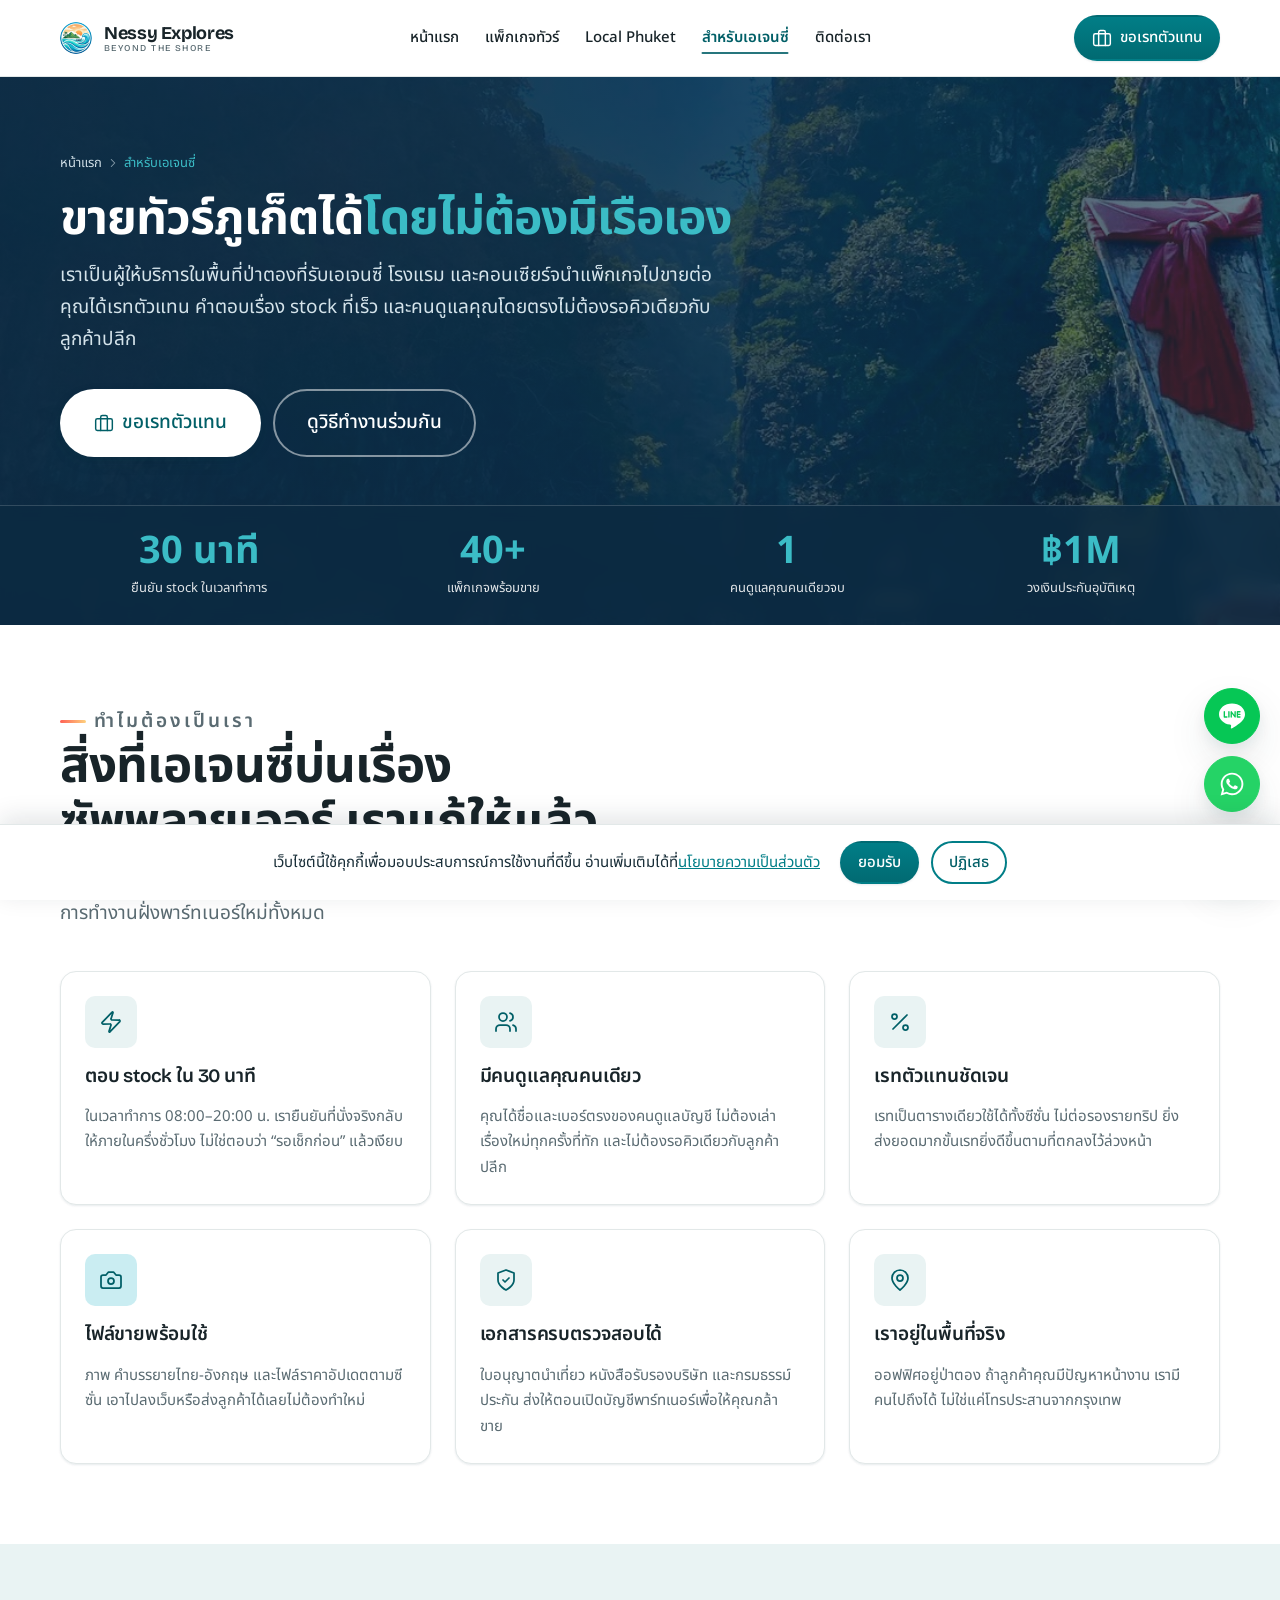
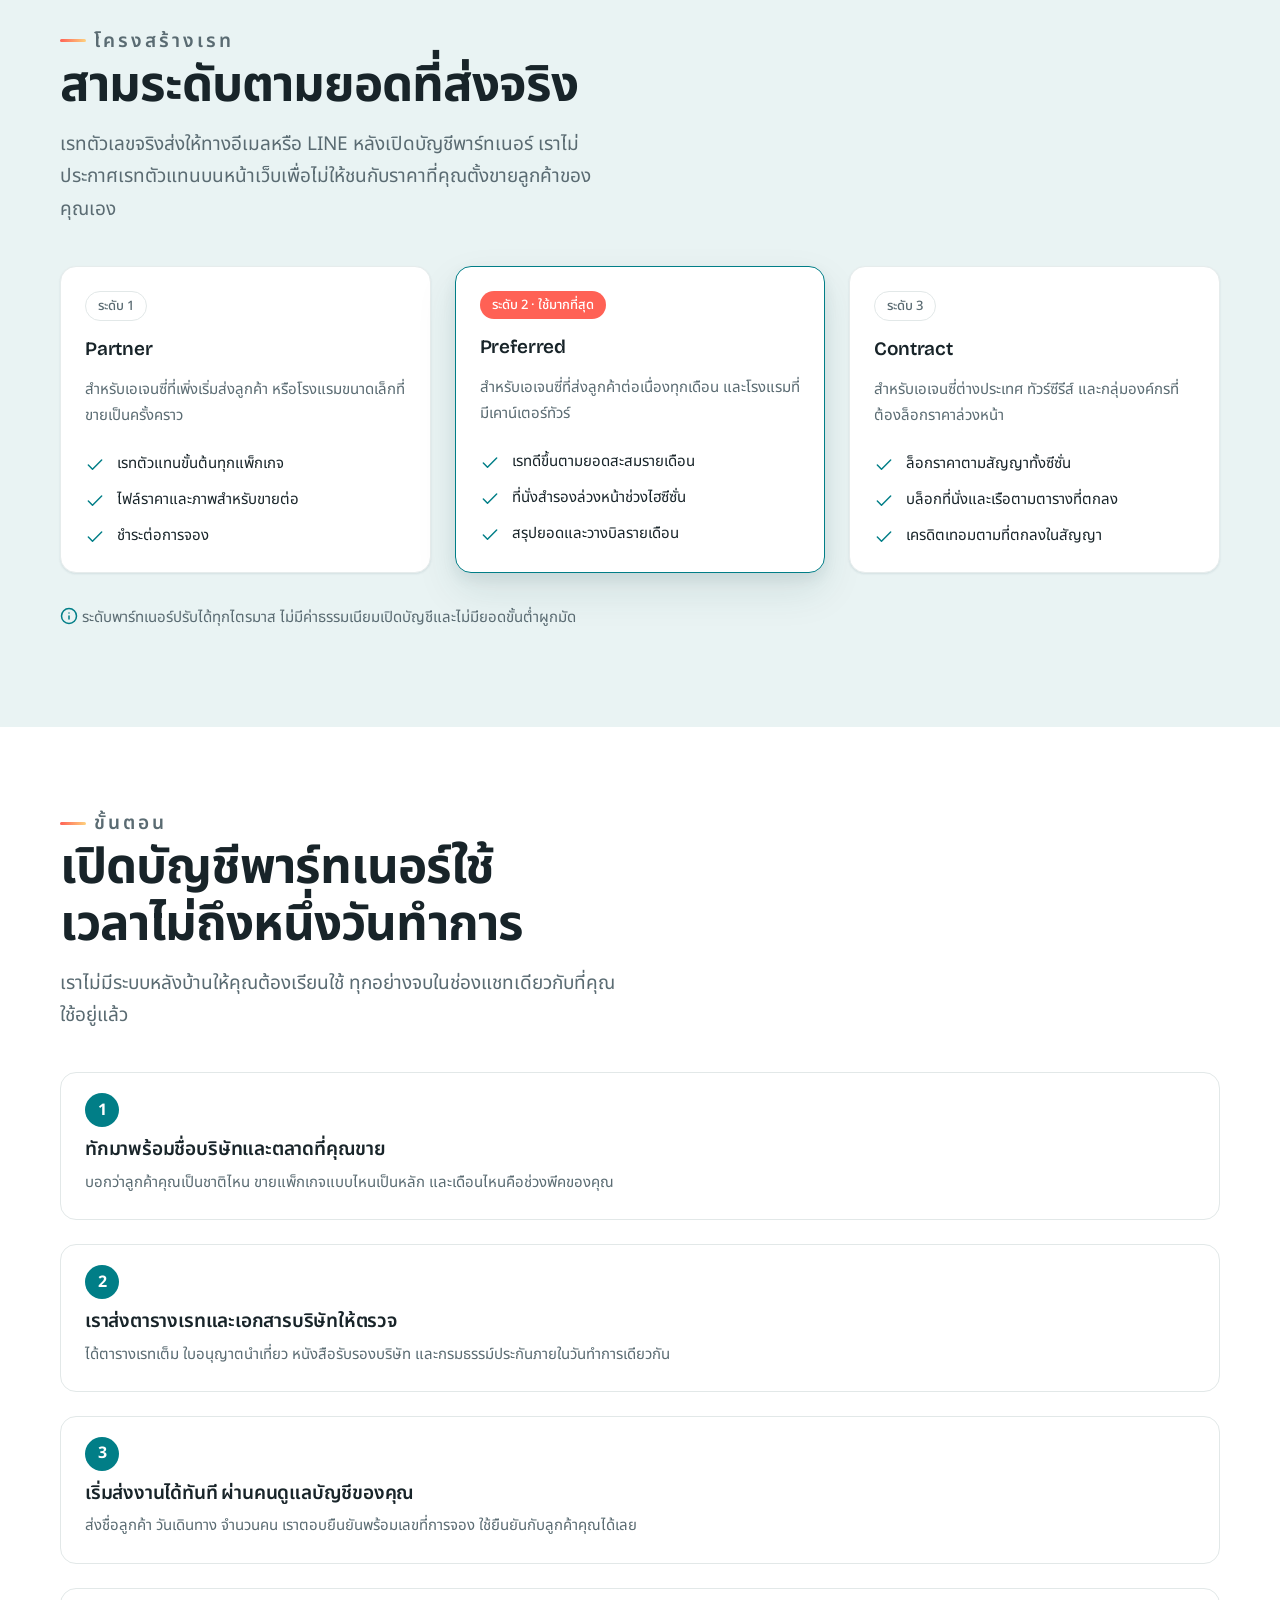
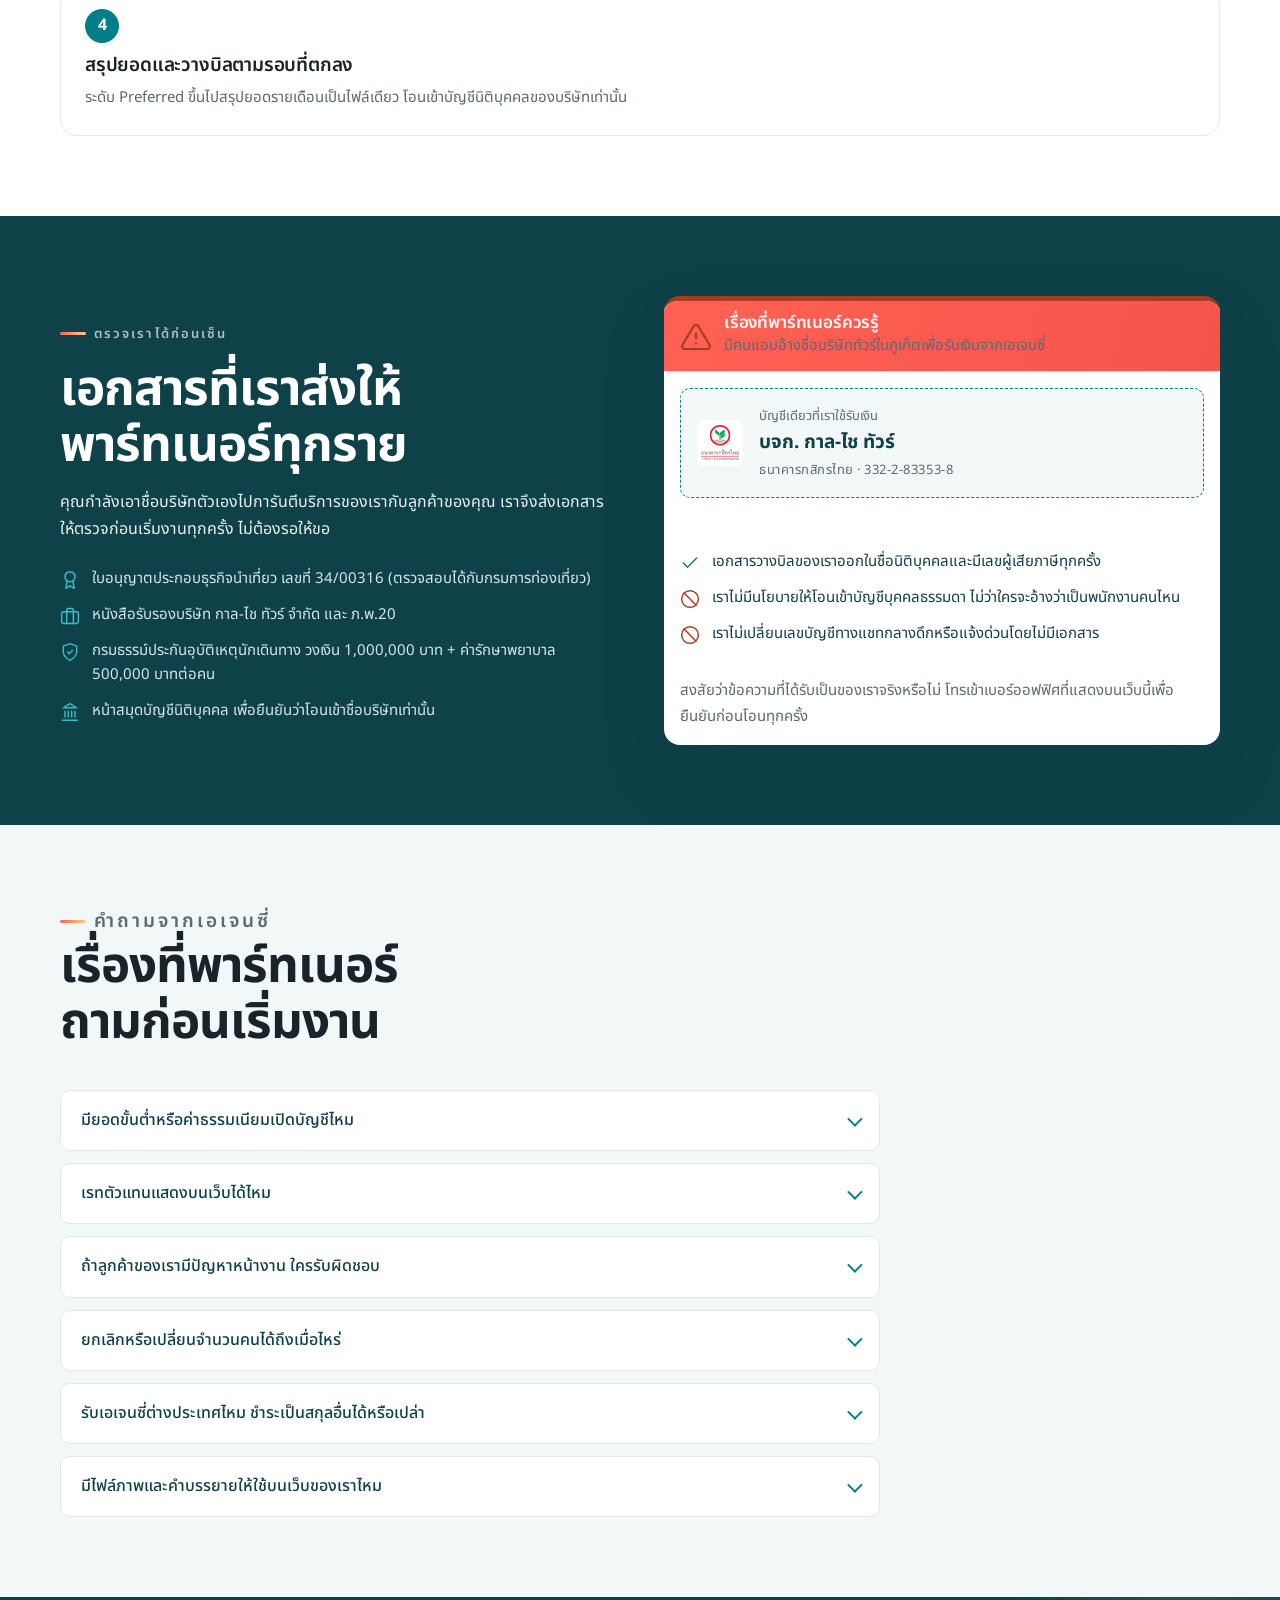
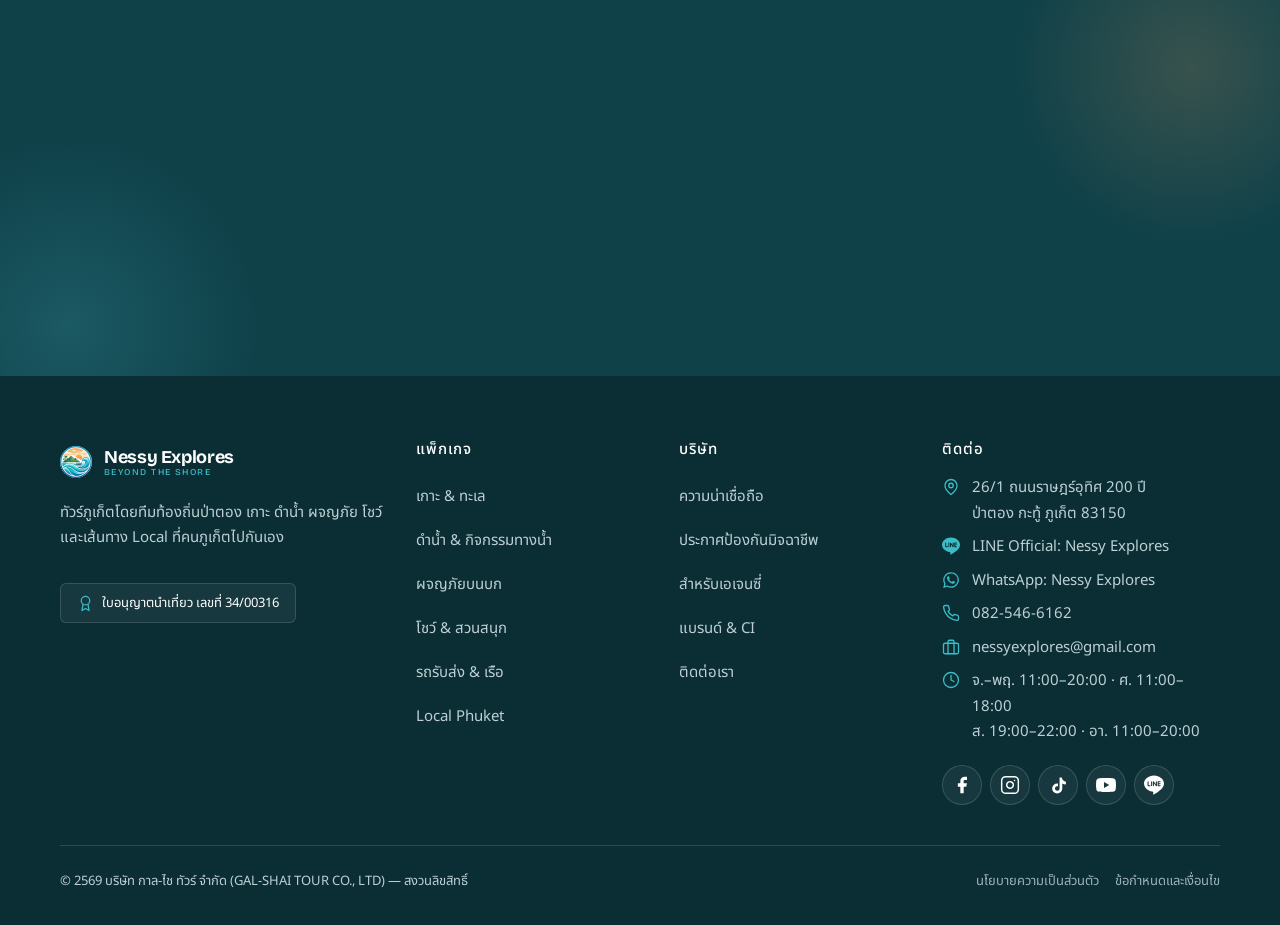
==== commit 67f8b742: "Update legal pages, route inquiry CTAs to LINE, refresh hero - Sync privacy/terms nav + footer with " ====
--- a/agency.html
+++ b/agency.html
@@ -10,7 +10,7 @@
 <link rel="apple-touch-icon" href="assets/img/favicon-180.png">
 <link rel="preconnect" href="https://fonts.googleapis.com">
 <link rel="preconnect" href="https://fonts.gstatic.com" crossorigin>
-<link rel="stylesheet" href="assets/style.css">
+<link rel="stylesheet" href="assets/style.css?v=20260831c">
 </head>
 <body>
 <script src="assets/sprite.js"></script>
@@ -459,6 +459,6 @@
   </a>
 </div>
 
-<script src="assets/app.js" defer></script>
+<script src="assets/app.js?v=20260831c" defer></script>
 </body>
 </html>
--- a/assets/style.css
+++ b/assets/style.css
@@ -618,6 +618,9 @@
 }
 .hero-art { position: absolute; inset: -7% 0; will-change: transform; }
 .hero-art svg, .hero-art img { width: 100%; height: 100%; object-fit: cover; }
+/* portrait hero photo: pull the crop downward so the islands + open sea show,
+   not just the empty sky at the top */
+.hero-art img { object-position: center 82%; }
 /* Warm-navy wash, strongest at the bottom-left where the copy sits. Measured
    against hero-bay.webp: coral eyebrow 4.9:1, h1 white 9.1:1, Thai sub 7.8:1,
    lead 6.2:1. A brighter hero photo needs a re-check of these stops. */
@@ -1071,13 +1074,17 @@
 /* Legal / policy document pages (privacy, terms) */
 .legal-body { max-width: 760px; margin: 0 auto; }
 .legal-body .legal-updated { color: var(--muted-ink); font-size: var(--t-sm); margin: 0 0 var(--s-6); }
-.legal-body section + section { margin-top: var(--s-8); }
-.legal-body h2 { font-size: var(--t-xl); margin: 0 0 var(--s-3); color: var(--charcoal); }
-.legal-body h3 { font-size: var(--t-md); margin: var(--s-5) 0 var(--s-2); color: var(--charcoal); }
-.legal-body p { margin: 0 0 var(--s-3); color: var(--muted-ink); line-height: 1.75; }
-.legal-body ul { margin: 0 0 var(--s-3); padding-left: 0; list-style: none; display: grid; gap: var(--s-2); }
-.legal-body ul li { position: relative; padding-left: var(--s-5); color: var(--muted-ink); line-height: 1.7; }
-.legal-body ul li::before { content: ""; position: absolute; left: 4px; top: .62em; width: 6px; height: 6px; border-radius: 999px; background: var(--ocean); }
+/* inner clauses must not inherit the page-level section padding-block — keep the
+   document flowing continuously, height driven only by its own content, with no
+   gap between clauses (spacing comes only from each clause's own text rhythm) */
+.legal-body section { padding-block: 0; }
+.legal-body section + section { margin-top: 0; }
+.legal-body h2 { font-size: var(--t-xl); margin: 0 0 var(--s-2); color: var(--charcoal); }
+.legal-body h3 { font-size: var(--t-md); margin: var(--s-4) 0 var(--s-2); color: var(--charcoal); }
+.legal-body p { margin: 0 0 var(--s-2); color: var(--muted-ink); line-height: 1.55; }
+.legal-body ul { margin: 0 0 var(--s-2); padding-left: 0; list-style: none; display: grid; gap: var(--s-2); }
+.legal-body ul li { position: relative; margin: 0; padding-left: var(--s-5); color: var(--muted-ink); line-height: 1.5; }
+.legal-body ul li::before { content: ""; position: absolute; left: 4px; top: .55em; width: 6px; height: 6px; border-radius: 999px; background: var(--ocean); }
 .legal-body a { color: var(--ocean-darker); }
 
 /* --------------------------------------------------------------------------
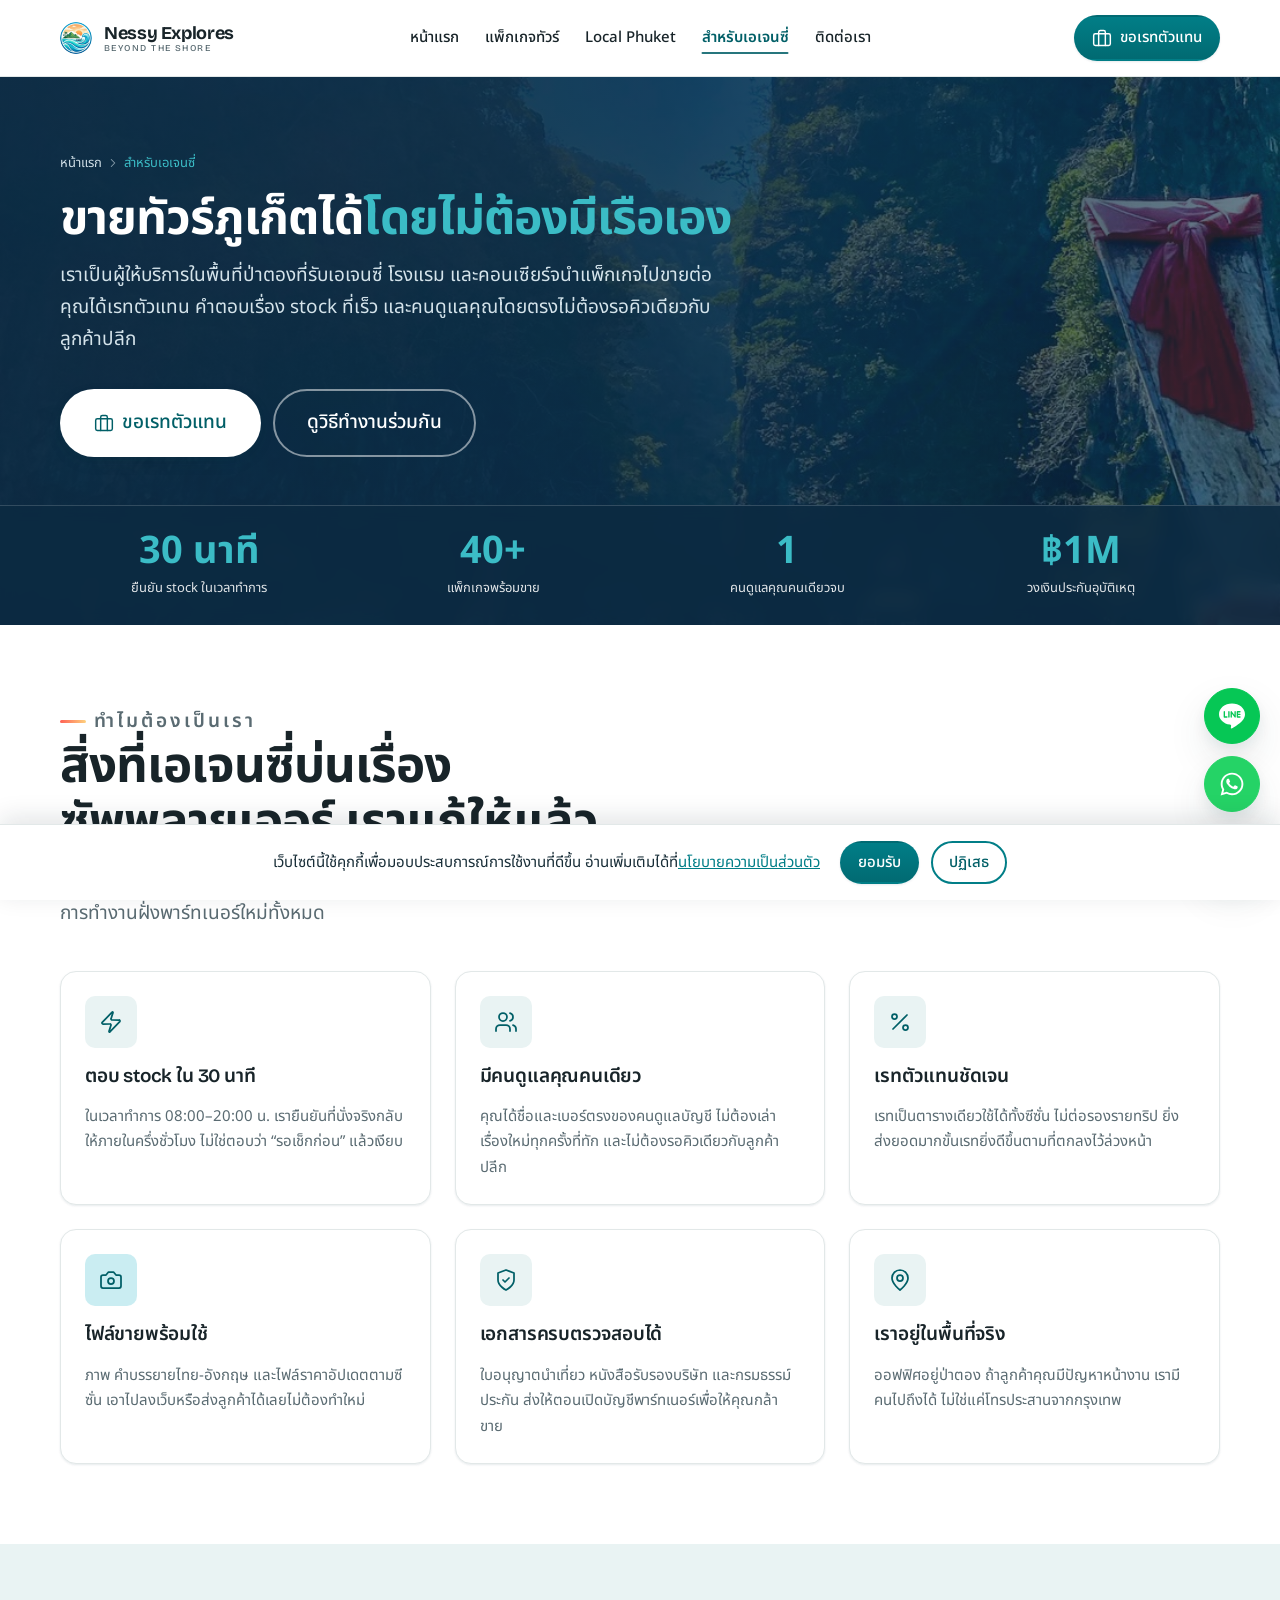
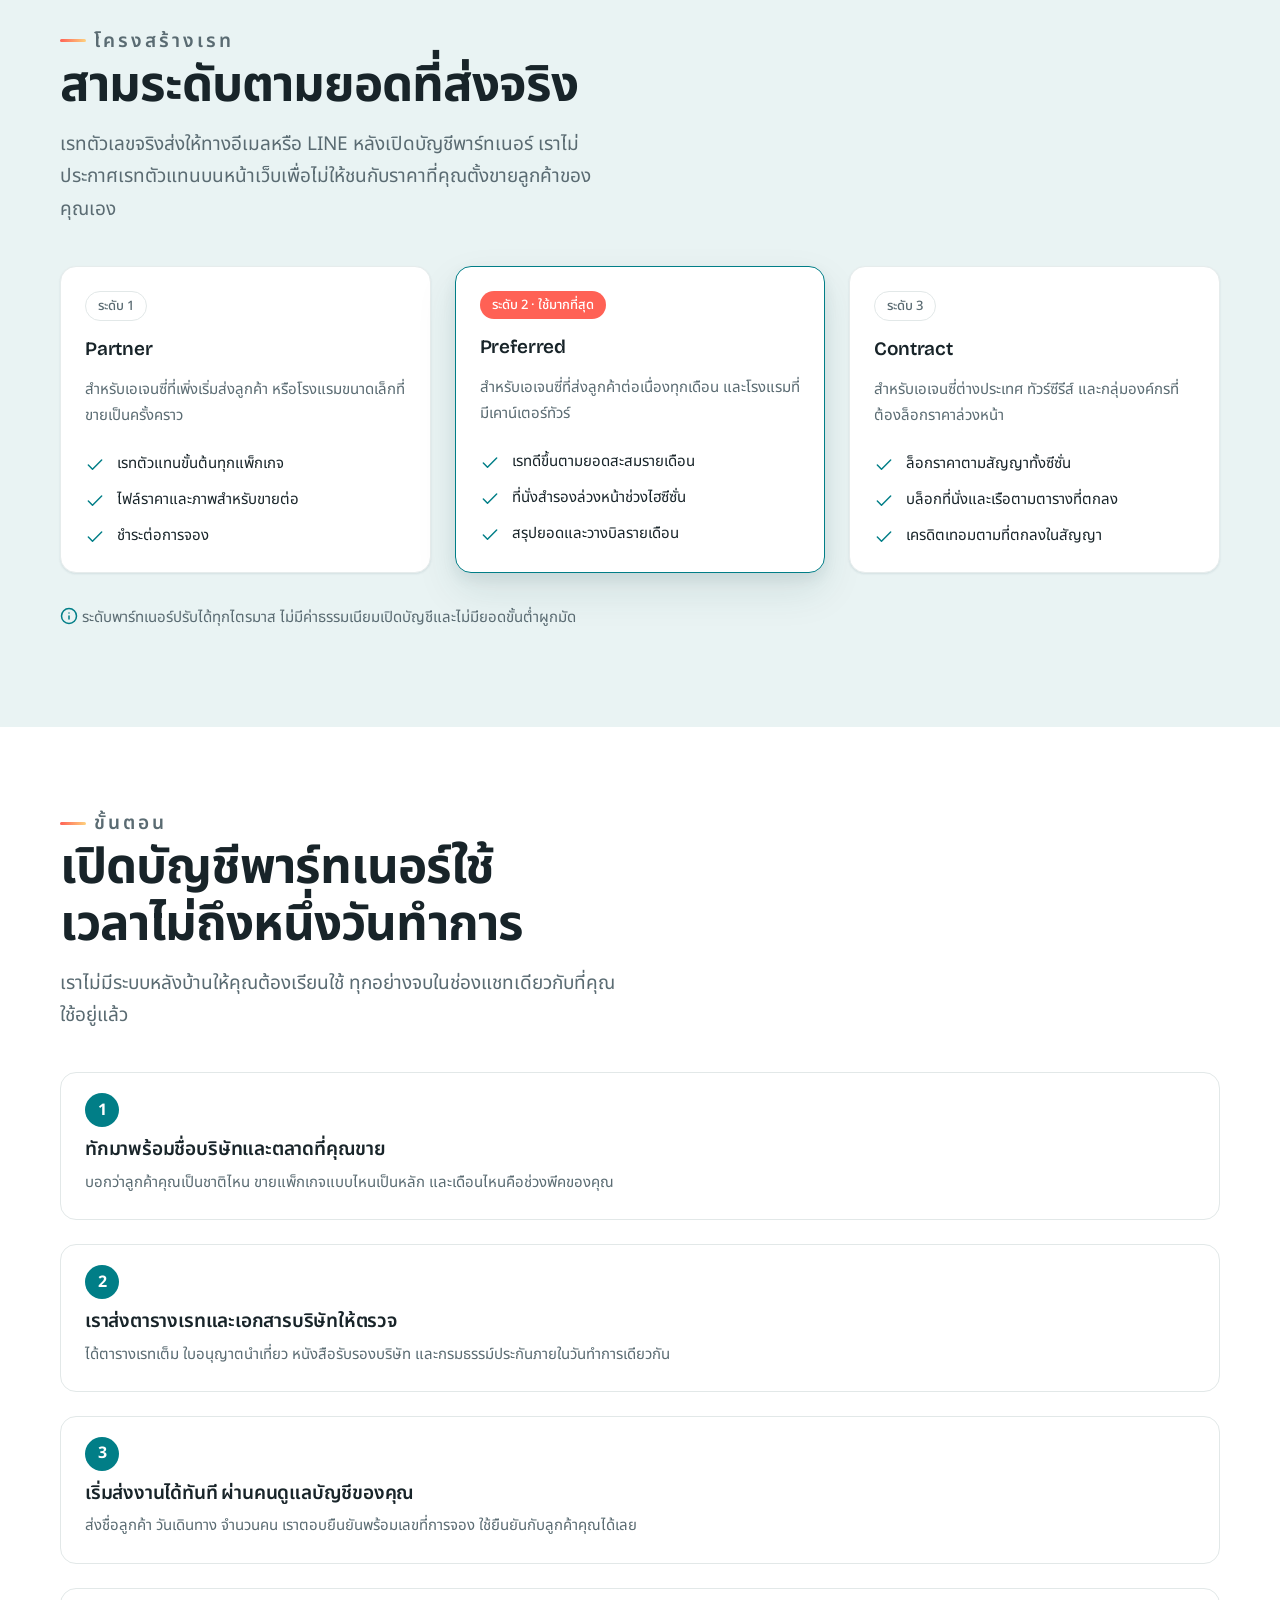
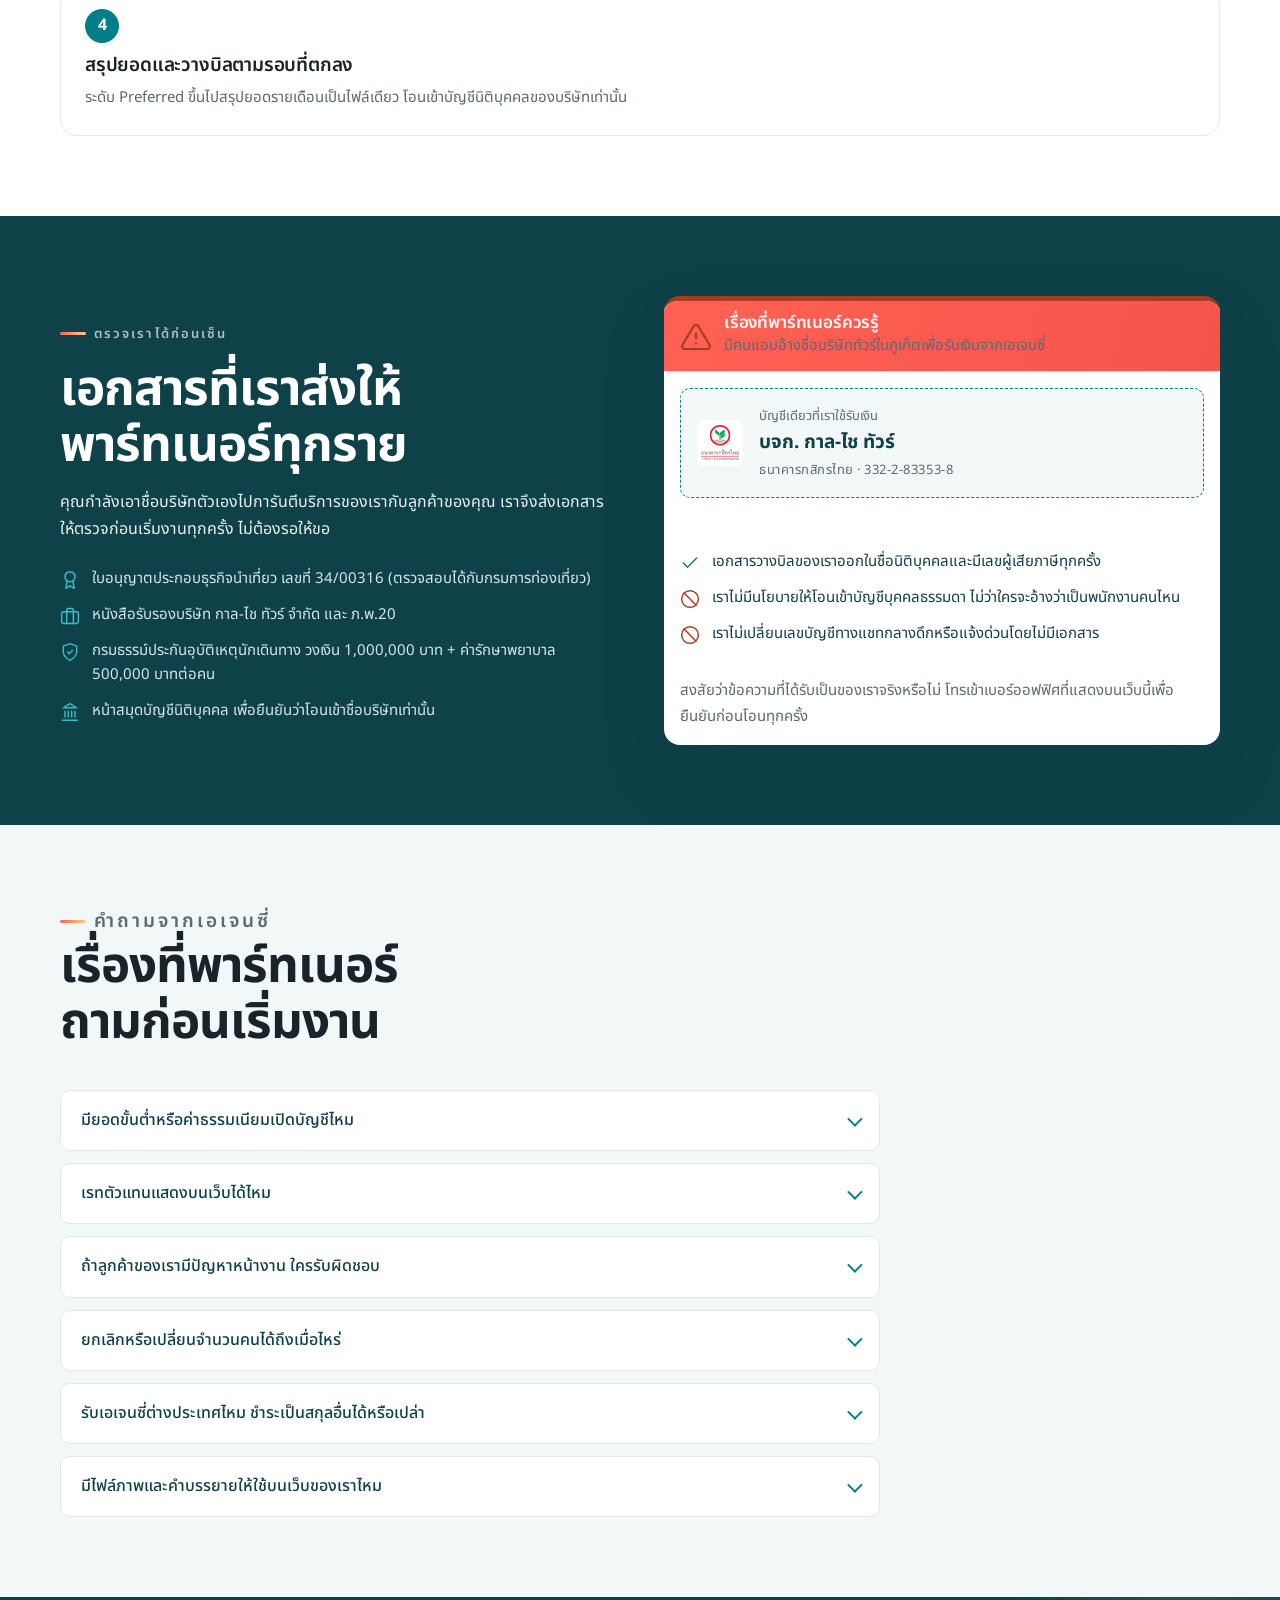
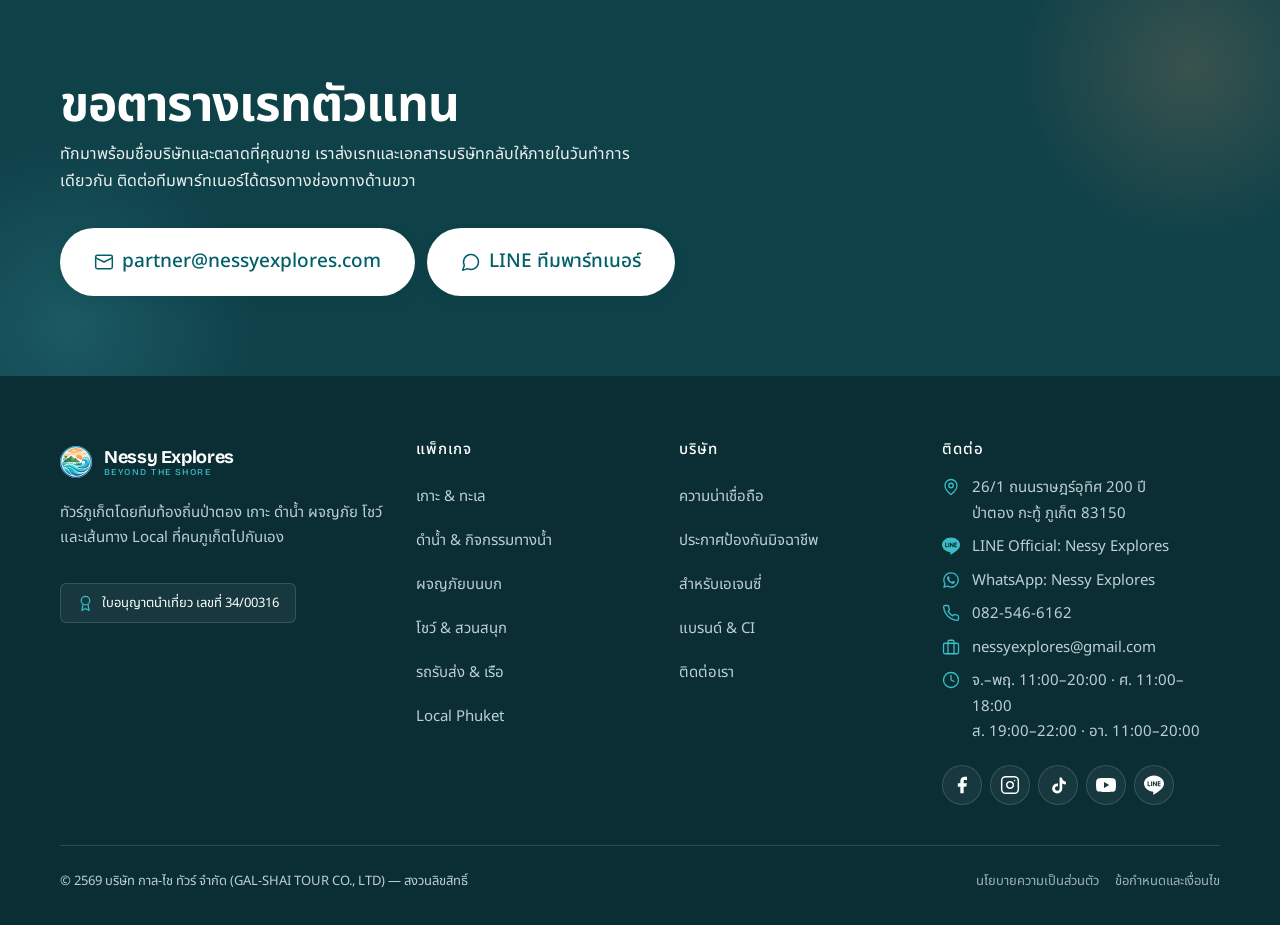
==== commit 1781f866: "Refresh tour-card and map imagery, disable tour detail popup Swap in new photos for the "Phuket, our" ====
--- a/agency.html
+++ b/agency.html
@@ -459,6 +459,6 @@
   </a>
 </div>
 
-<script src="assets/app.js?v=20260831c" defer></script>
+<script src="assets/app.js?v=20260831j" defer></script>
 </body>
 </html>
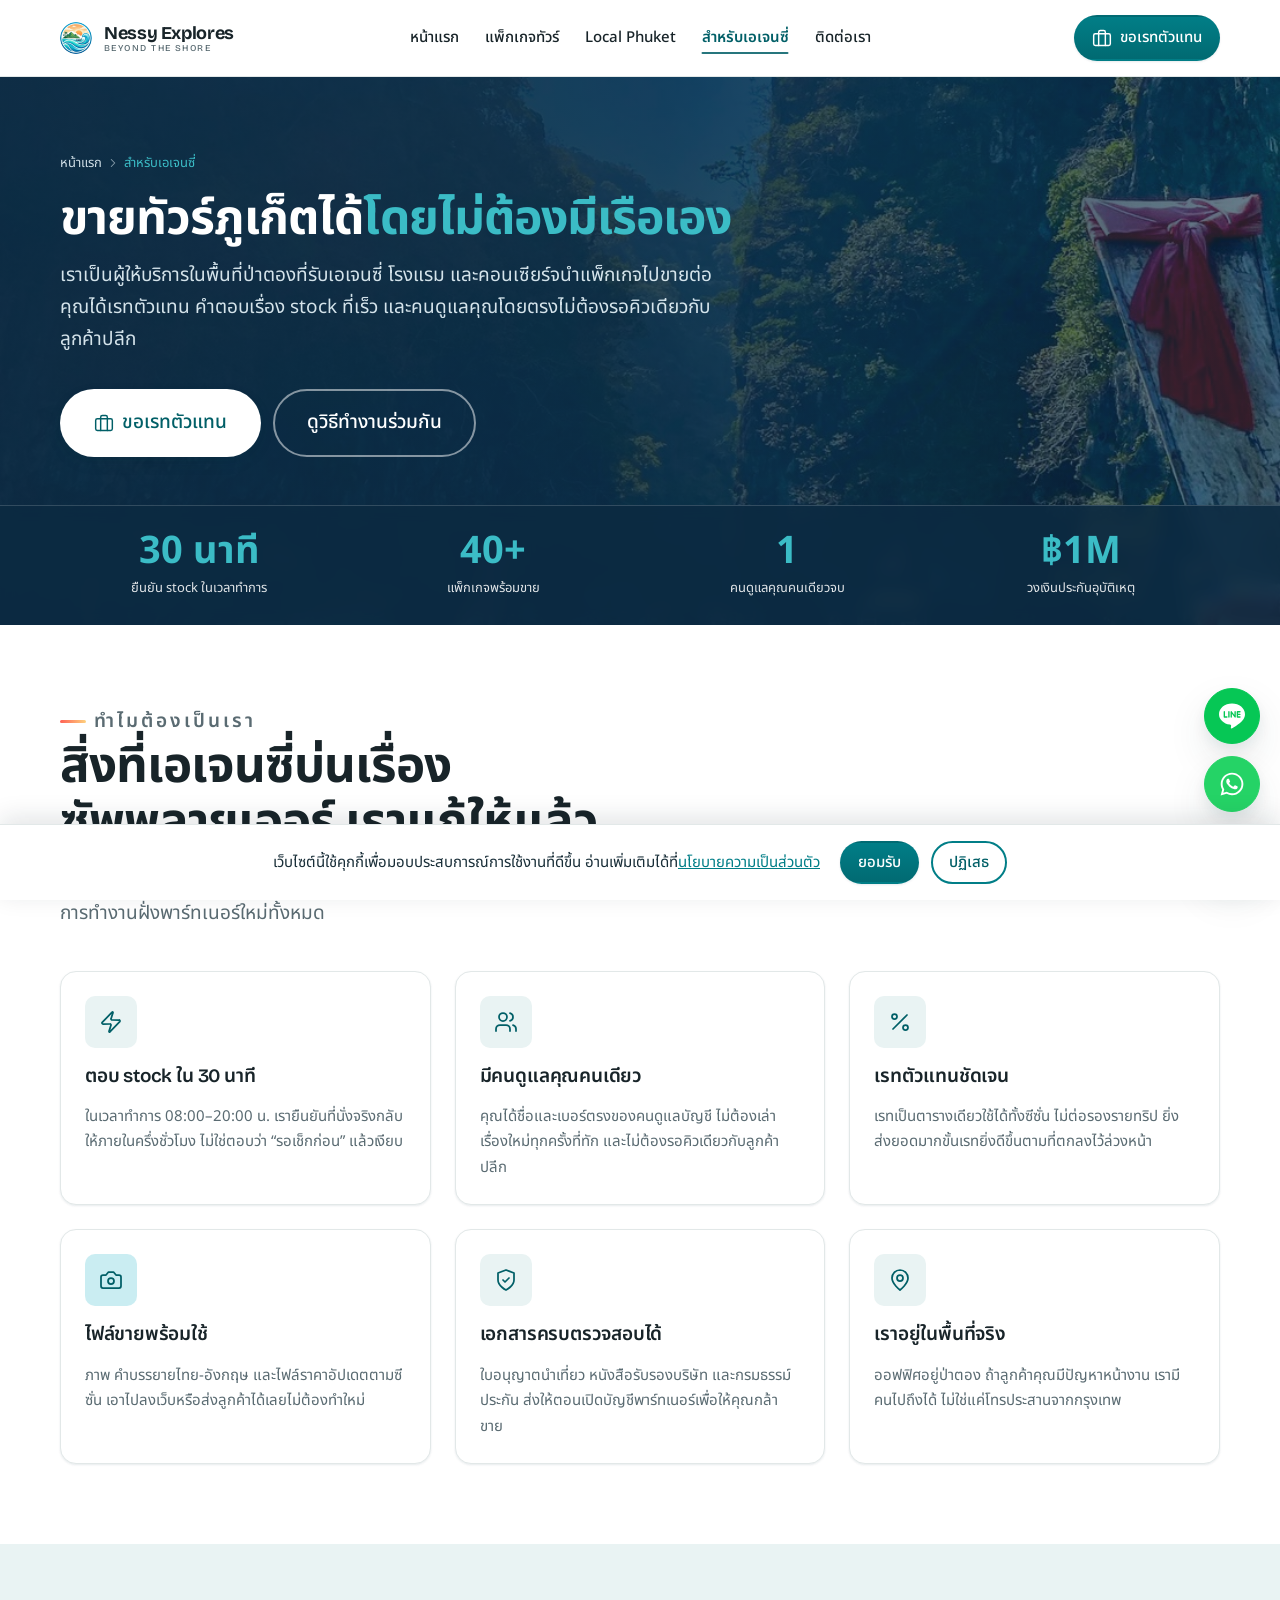
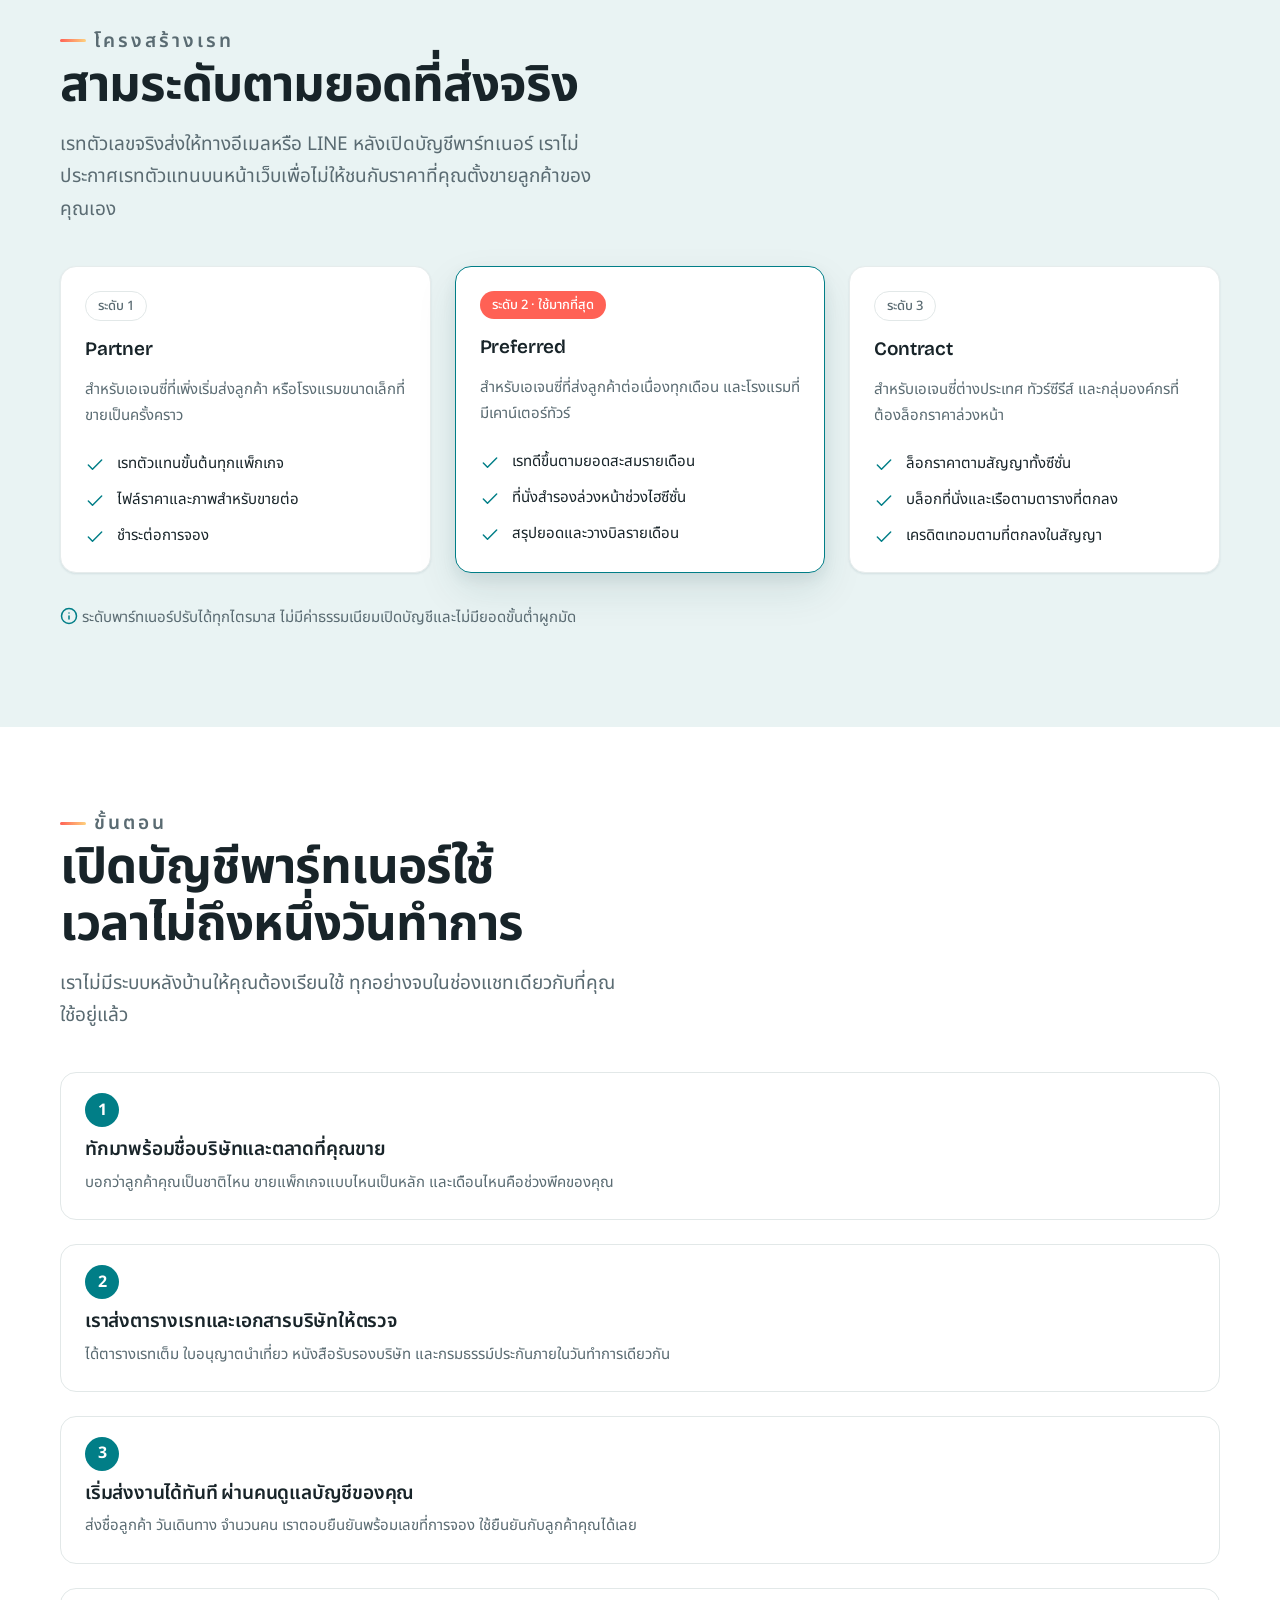
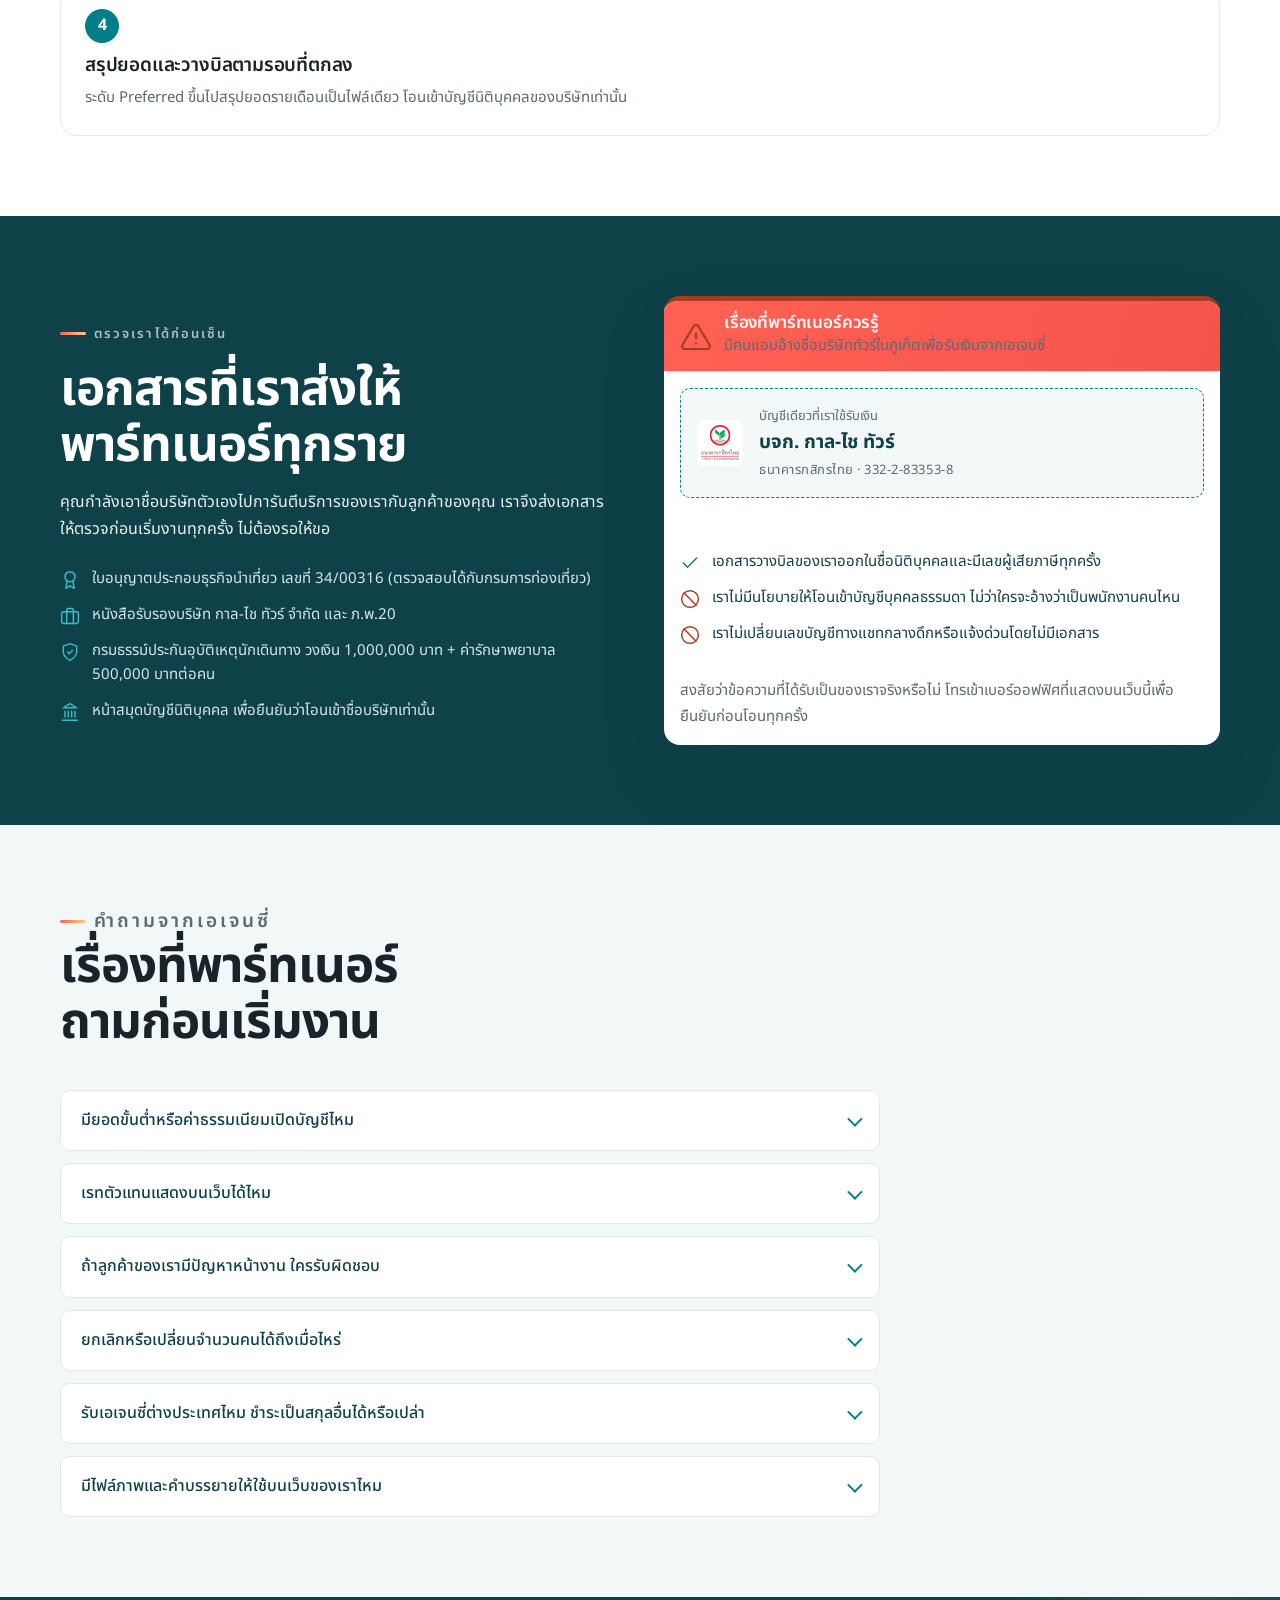
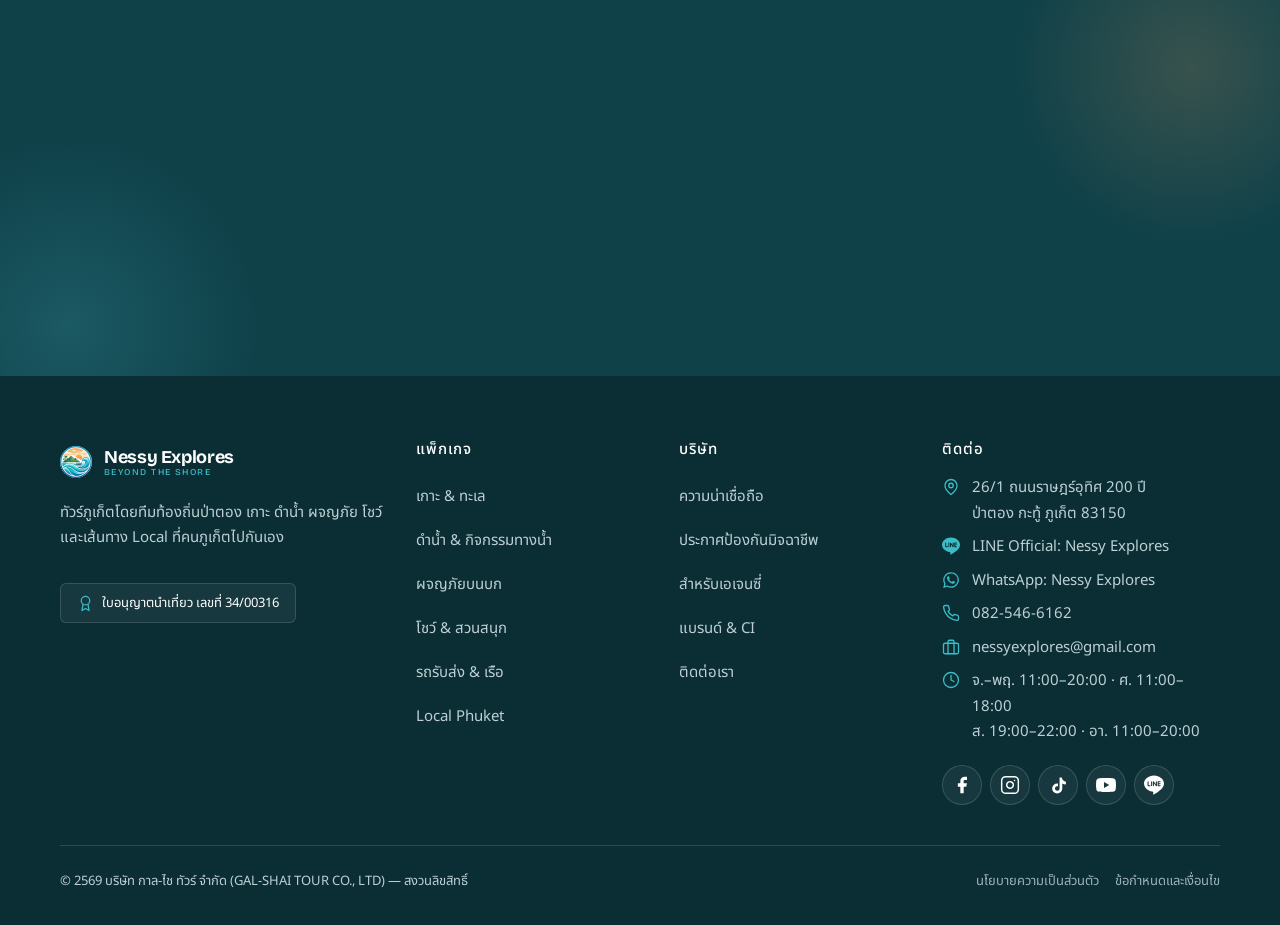
==== commit 2c26f84e: "Update Google reviews to 4.1/339 and refresh jet ski imagery - Replace review carousel with 10 real " ====
--- a/agency.html
+++ b/agency.html
@@ -10,7 +10,7 @@
 <link rel="apple-touch-icon" href="assets/img/favicon-180.png">
 <link rel="preconnect" href="https://fonts.googleapis.com">
 <link rel="preconnect" href="https://fonts.gstatic.com" crossorigin>
-<link rel="stylesheet" href="assets/style.css?v=20260831c">
+<link rel="stylesheet" href="assets/style.css?v=20260831d">
 </head>
 <body>
 <script src="assets/sprite.js"></script>
@@ -459,6 +459,6 @@
   </a>
 </div>
 
-<script src="assets/app.js?v=20260831j" defer></script>
+<script src="assets/app.js?v=20260831k" defer></script>
 </body>
 </html>
--- a/assets/style.css
+++ b/assets/style.css
@@ -2108,6 +2108,9 @@
 .greview-top .gmark { margin-left: auto; width: 20px; height: 20px; flex: none; }
 .greview-stars { display: inline-flex; gap: 1px; color: var(--mango, #F5BE4F); }
 .greview-stars .ic { width: 16px; height: 16px; fill: currentColor; stroke: none; }
+/* unfilled star for ratings below 5 (overall score + per-review) */
+.gscore .gstars .ic.is-empty,
+.greview-stars .ic.is-empty { color: #d9dee2; }
 .greview p { margin: 0; line-height: 1.65; color: var(--charcoal, #192E38); font-size: .9375rem; }
 @media (max-width: 640px) { .greview { flex-basis: 280px; } }
 @media (prefers-reduced-motion: reduce) {
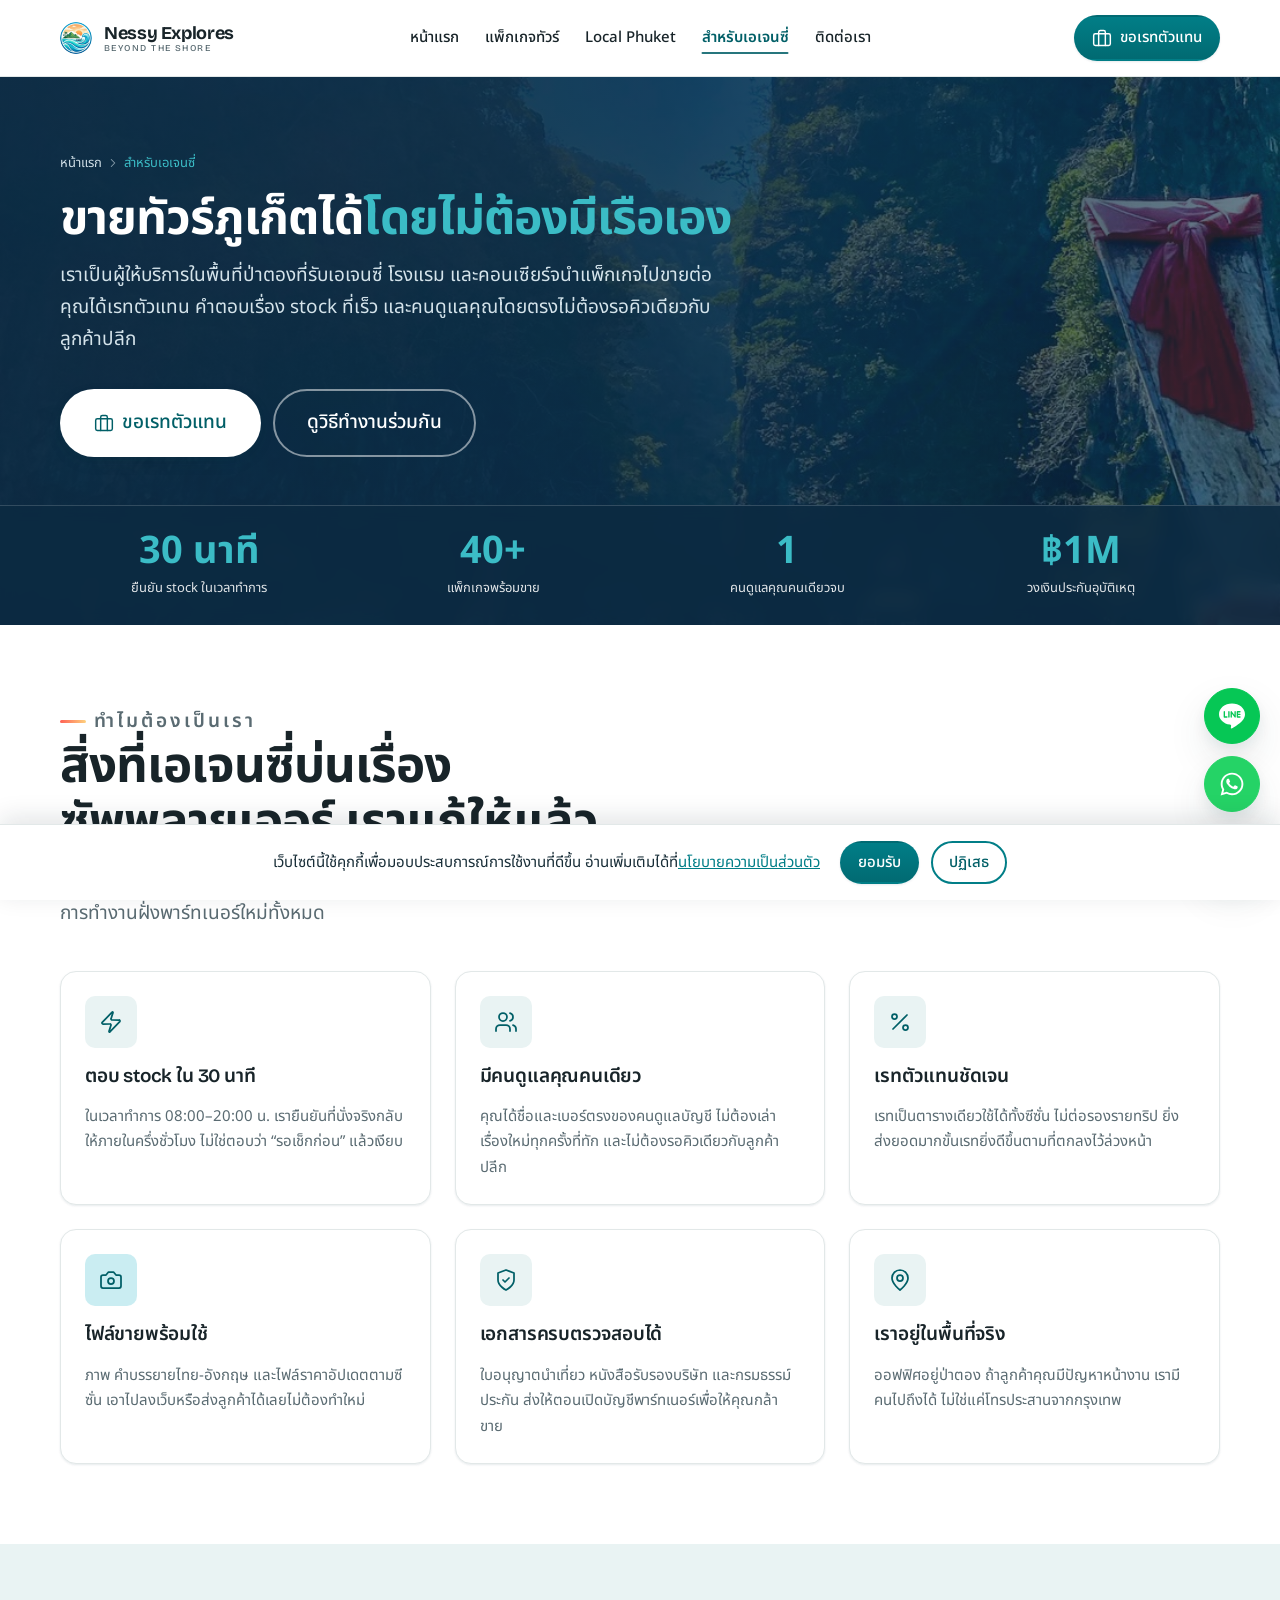
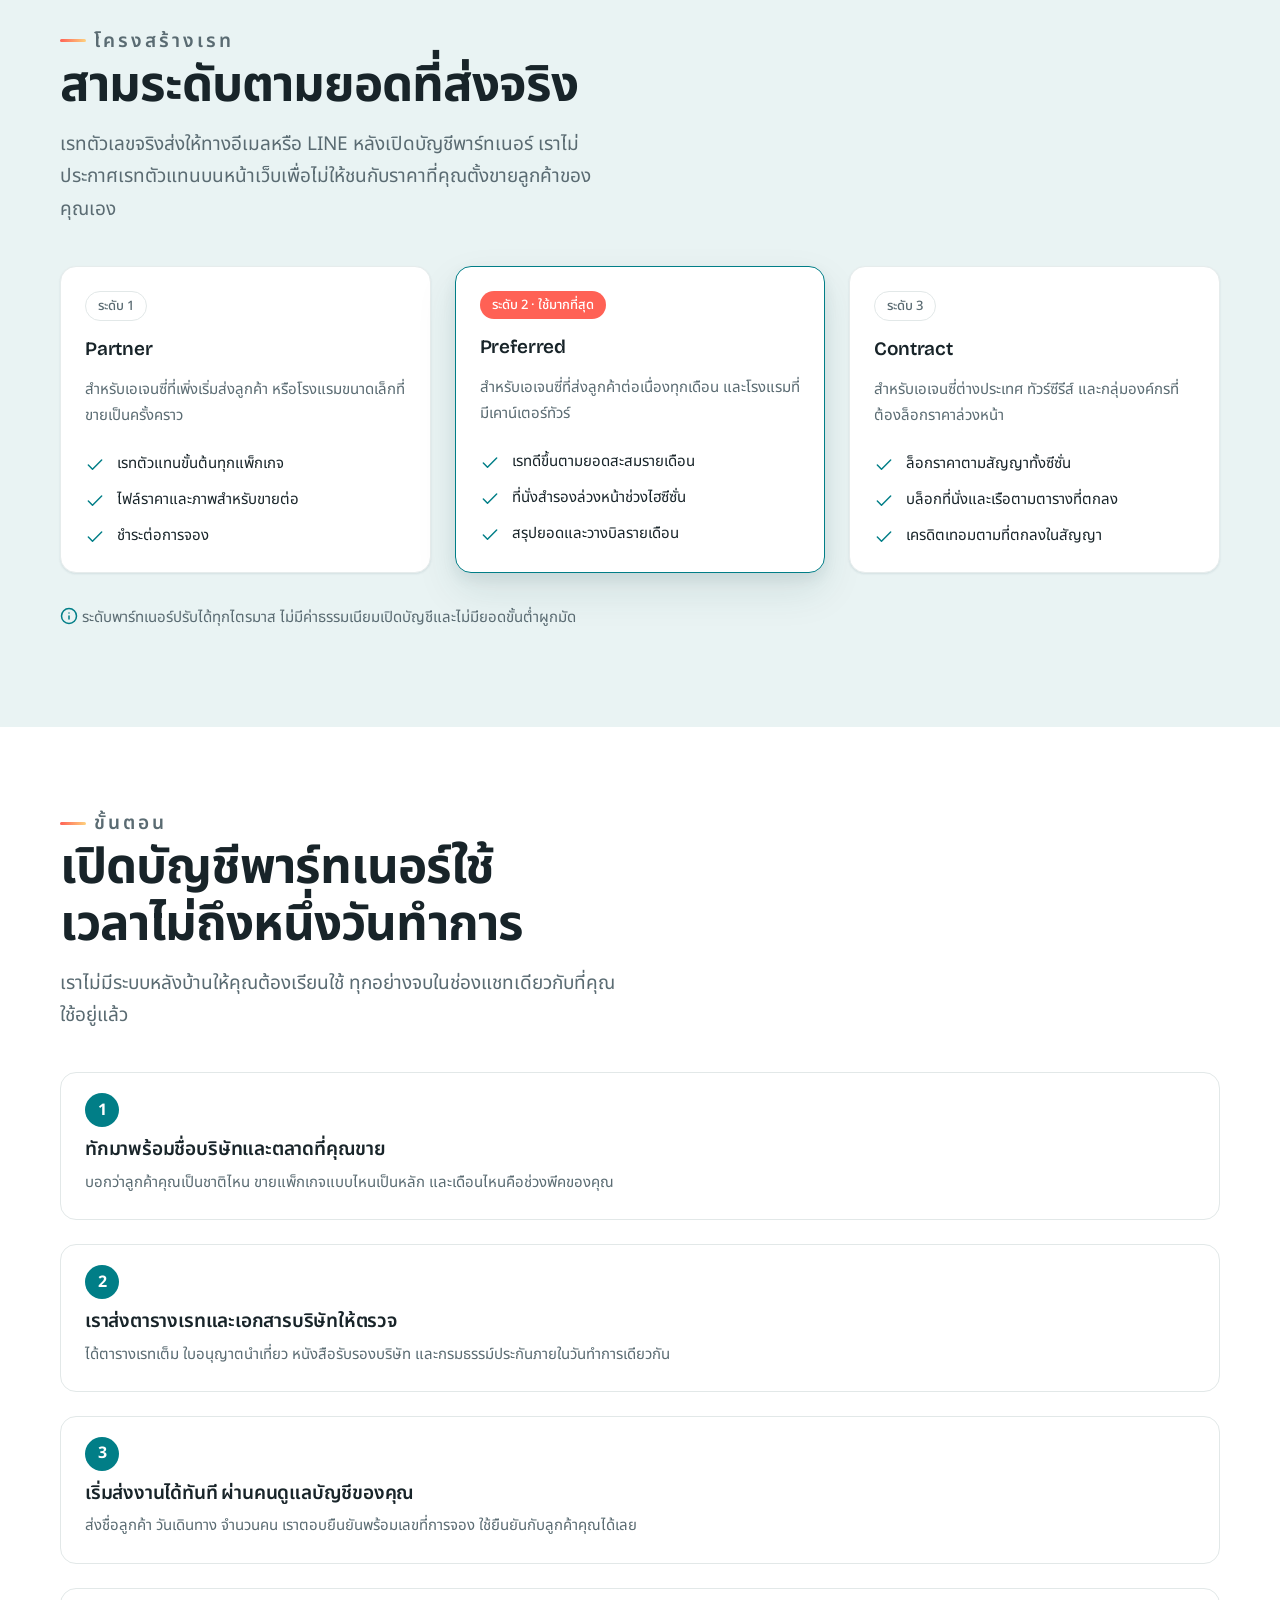
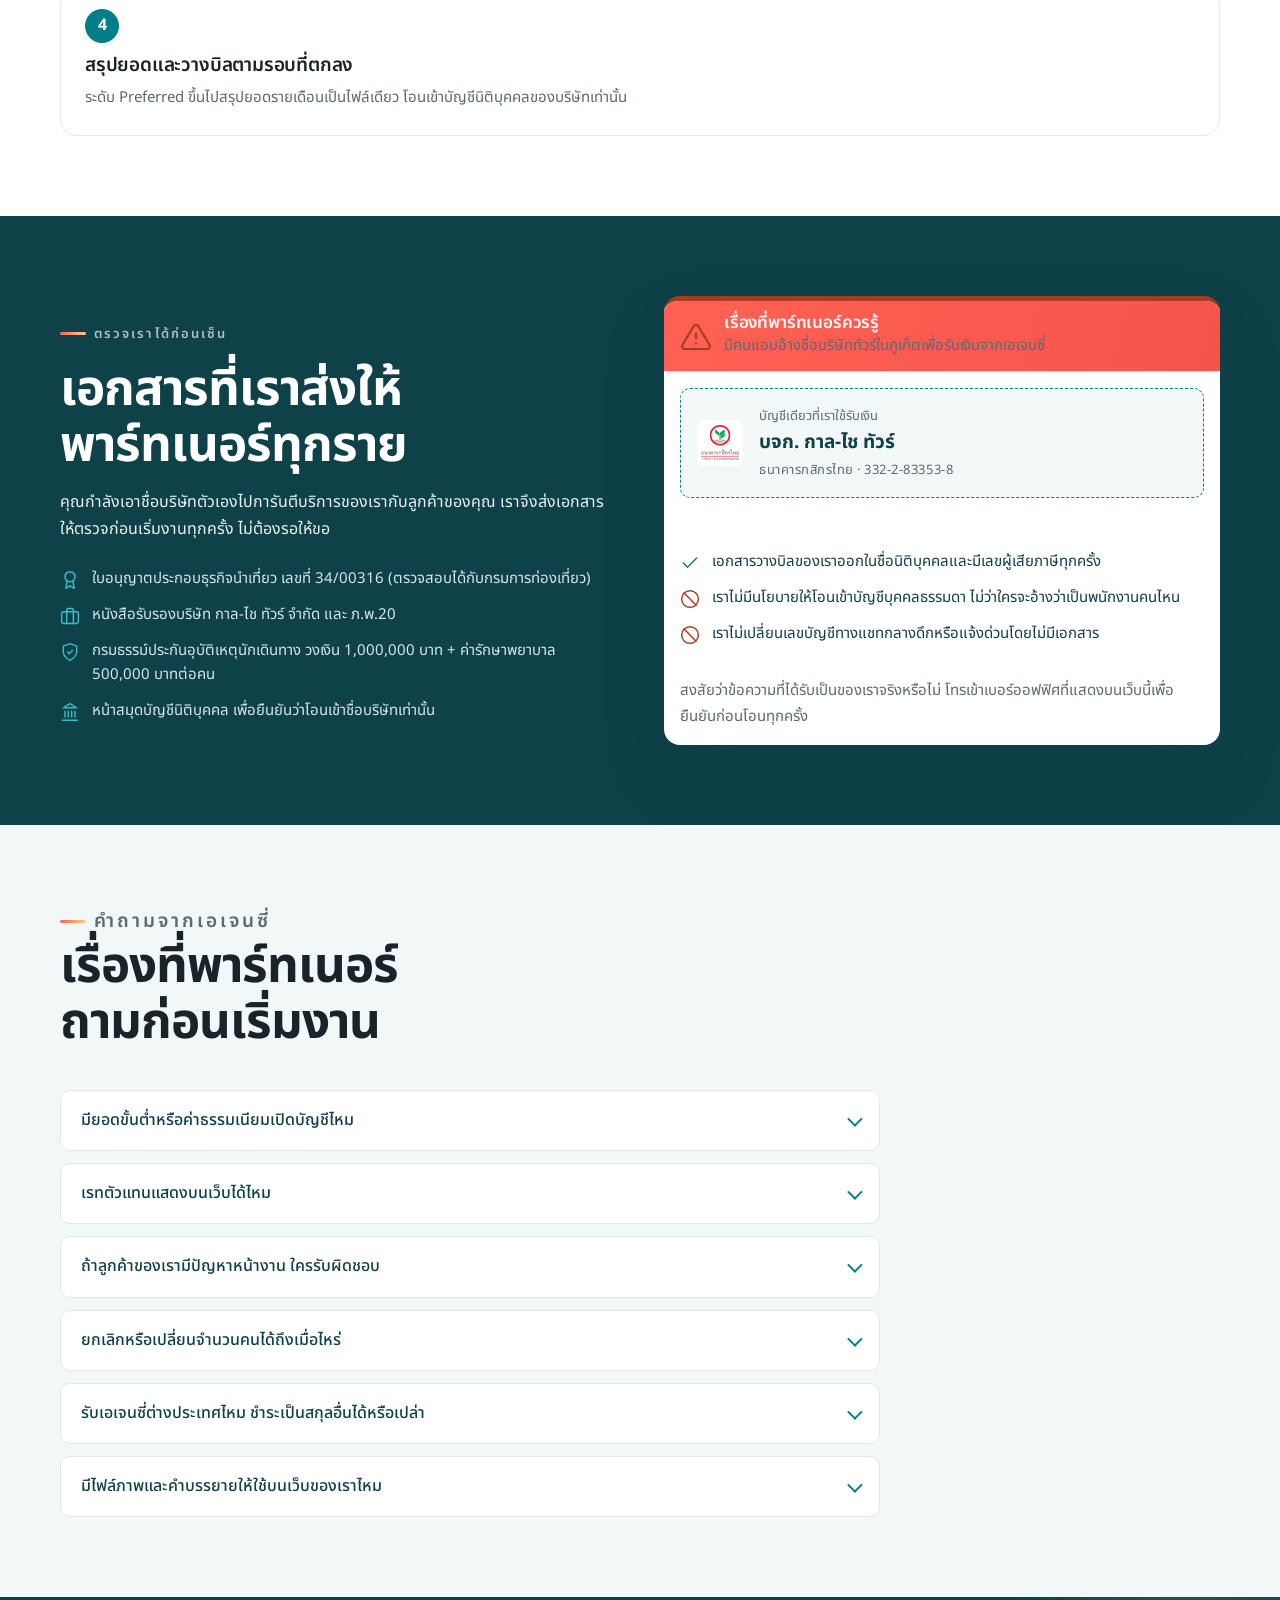
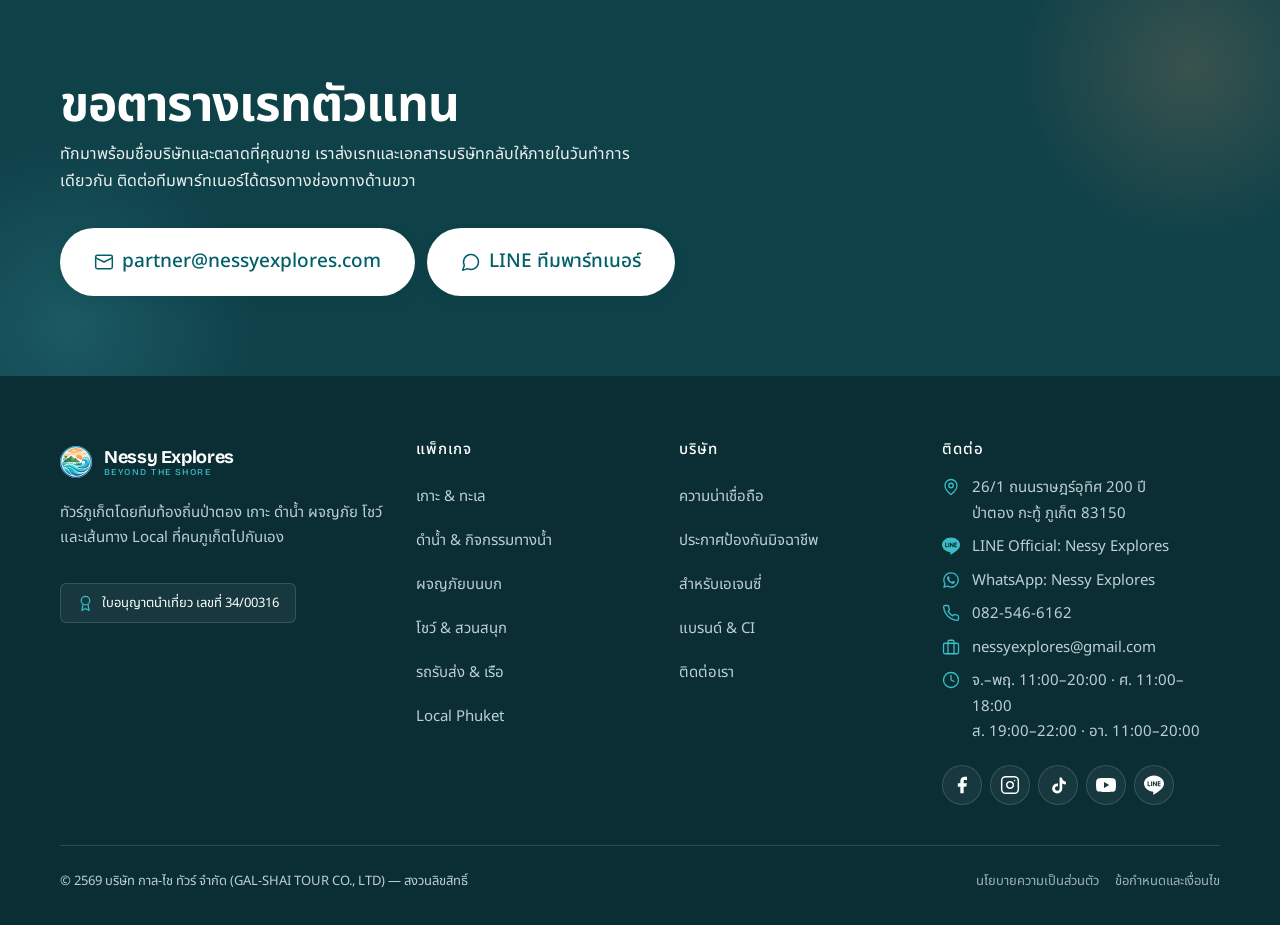
==== commit f503187d: "Enrich tour detail popups, refresh pricing, hero CTA & SEO H1 - Add/restructure tour detail popups: " ====
--- a/agency.html
+++ b/agency.html
@@ -10,7 +10,7 @@
 <link rel="apple-touch-icon" href="assets/img/favicon-180.png">
 <link rel="preconnect" href="https://fonts.googleapis.com">
 <link rel="preconnect" href="https://fonts.gstatic.com" crossorigin>
-<link rel="stylesheet" href="assets/style.css?v=20260831d">
+<link rel="stylesheet" href="assets/style.css?v=20260902j">
 </head>
 <body>
 <script src="assets/sprite.js"></script>
@@ -459,6 +459,6 @@
   </a>
 </div>
 
-<script src="assets/app.js?v=20260831k" defer></script>
+<script src="assets/app.js?v=20260902b" defer></script>
 </body>
 </html>
--- a/assets/style.css
+++ b/assets/style.css
@@ -442,6 +442,12 @@
 /* Every tour card shares the same 4:4.5 portrait frame so the catalog grid
    stays visually even across categories (object-fit centres each subject). */
 .tour-media svg, .tour-media img { width: 100%; height: 100%; object-fit: cover; }
+/* keep the full "C" of the Carnival Magic sign in frame */
+.tour-media img[src*="carnival-magic"] { object-position: 30% center; }
+/* the dolphin sits on the right of the frame — shift crop to keep it in view */
+.tour-media img[src*="dolphin-show"] { object-position: 70% center; }
+/* keep the performer's face and Simon Cabaret logo in the upper crop */
+.tour-media img[src*="simon-cabaret"] { object-position: center 20%; }
 .tour-media .ribbons {
   position: absolute; inset: var(--s-3) var(--s-3) auto var(--s-3);
   display: flex; justify-content: space-between; align-items: flex-start; gap: var(--s-2);
@@ -1938,15 +1944,20 @@
 .modal.is-open .modal-backdrop { opacity: 1; }
 .modal-panel {
   position: relative; z-index: 1;
+  display: flex; flex-direction: column;
   width: 100%; max-width: 560px;
   max-height: calc(100dvh - var(--s-8));
-  overflow: auto;
+  overflow: hidden;
   background: var(--white);
   border-radius: var(--r-xl);
   box-shadow: var(--e-4);
   transform: translateY(12px) scale(.98);
   opacity: 0; transition: transform .24s var(--ease-out, ease), opacity .24s ease;
 }
+/* Only the body scrolls; the panel clips so the scrollbar stays inside the
+   rounded corners instead of spilling over the panel edge. */
+.modal-media { flex: none; }
+.modal-body { flex: 1 1 auto; min-height: 0; overflow-y: auto; }
 .modal.is-open .modal-panel { transform: none; opacity: 1; }
 .modal-x {
   position: absolute; top: var(--s-3); right: var(--s-3); z-index: 2;
@@ -1964,10 +1975,51 @@
 .modal-body { padding: var(--s-6); display: flex; flex-direction: column; gap: var(--s-4); }
 .modal-body h3 { font-family: var(--font-display); font-size: 1.5rem; line-height: 1.2; margin: 0; color: var(--charcoal, #192E38); }
 .modal-desc { margin: 0; color: var(--muted, #52616b); line-height: 1.7; }
-.modal-price { font-size: 1.25rem; }
-.modal-price .price { font-weight: 700; }
-.modal-actions { display: grid; grid-template-columns: 1fr 1fr; gap: var(--s-3); }
+.modal-foot { display: flex; align-items: center; justify-content: space-between; gap: var(--s-4); flex-wrap: wrap; }
+.modal-foot .price { font-size: 1.25rem; font-weight: 700; }
+.modal-foot .btn { flex: none; }
+/* Trailing arrow on the modal CTA, matching the tour-card button. */
+.modal-foot .btn-primary::after {
+  content: ''; width: 15px; height: 15px; flex: none; background: currentColor;
+  -webkit-mask: url("data:image/svg+xml,%3Csvg xmlns='http://www.w3.org/2000/svg' viewBox='0 0 24 24' fill='none' stroke='%23000' stroke-width='2.2' stroke-linecap='round' stroke-linejoin='round'%3E%3Cpath d='M5 12h14M13 6l6 6-6 6'/%3E%3C/svg%3E") center / contain no-repeat;
+          mask: url("data:image/svg+xml,%3Csvg xmlns='http://www.w3.org/2000/svg' viewBox='0 0 24 24' fill='none' stroke='%23000' stroke-width='2.2' stroke-linecap='round' stroke-linejoin='round'%3E%3Cpath d='M5 12h14M13 6l6 6-6 6'/%3E%3C/svg%3E") center / contain no-repeat;
+  transition: transform var(--dur) var(--ease);
+}
+.modal-foot .btn-primary:hover::after { transform: translateX(4px); }
 .modal-note { margin: 0; font-size: .8125rem; color: var(--muted, #52616b); text-align: center; }
+
+/* per-card detail block: shown in the tour modal, never in the card grid */
+.tour-detail { display: none; }
+.modal-detail { display: flex; flex-direction: column; gap: var(--s-5); border-top: 1px solid var(--line); padding-top: var(--s-4); }
+.modal-detail[hidden] { display: none; }
+.detail-block h4 {
+  margin: 0 0 var(--s-3); font-size: var(--t-sm); font-weight: 700; color: var(--blue-darker);
+  display: flex; flex-wrap: wrap; align-items: baseline; gap: var(--s-2);
+}
+.detail-cap { font-size: var(--t-xs); font-weight: 400; color: var(--muted); }
+.detail-list { list-style: none; margin: 0; padding: 0; display: flex; flex-direction: column; gap: var(--s-2); }
+.detail-list li { display: flex; justify-content: space-between; gap: var(--s-4); font-size: var(--t-sm); line-height: 1.45; }
+.detail-list .d-name { color: var(--muted-ink); flex: 1; }
+.detail-list .d-val { font-weight: 600; color: var(--charcoal, #192E38); text-align: right; flex: none; max-width: 52%; }
+.detail-list .d-val .d-save {
+  display: inline-block;
+  margin-top: 3px;
+  padding: 1px 8px;
+  border-radius: 999px;
+  background: var(--coral-soft, rgba(255, 97, 85, .16));
+  color: var(--coral-dark, #F5544A);
+  font-size: .72em;
+  font-weight: 800;
+  letter-spacing: .01em;
+}
+.detail-note { margin: 0; font-size: var(--t-xs); color: var(--muted); line-height: 1.5; }
+.detail-block .detail-note { margin-top: var(--s-3); }
+/* Slightly tighter note + full block width so a long transfer clause stays on one line in the capped modal */
+.detail-note--tight { font-size: 12px; max-width: none; }
+/* Bulleted footnote/condition list inside detail blocks */
+.detail-bullets { list-style: none; margin: var(--s-2) 0 0; padding: 0; display: flex; flex-direction: column; gap: 0; }
+.detail-bullets li { position: relative; padding-left: 16px; font-size: var(--t-xs); color: var(--muted); line-height: 1.5; }
+.detail-bullets li::before { content: ""; position: absolute; left: 3px; top: .62em; width: 4px; height: 4px; border-radius: 50%; background: currentColor; }
 
 /* ==========================================================================
    Scam-warning alert — bottom-left corner toast
@@ -2147,7 +2199,6 @@
 }
 
 @media (max-width: 560px) {
-  .modal-actions { grid-template-columns: 1fr; }
   .cookie { flex-direction: column; align-items: stretch; gap: var(--s-3); padding: var(--s-4); }
   .cookie-actions { width: 100%; }
   .cookie-actions .btn { flex: 1; }
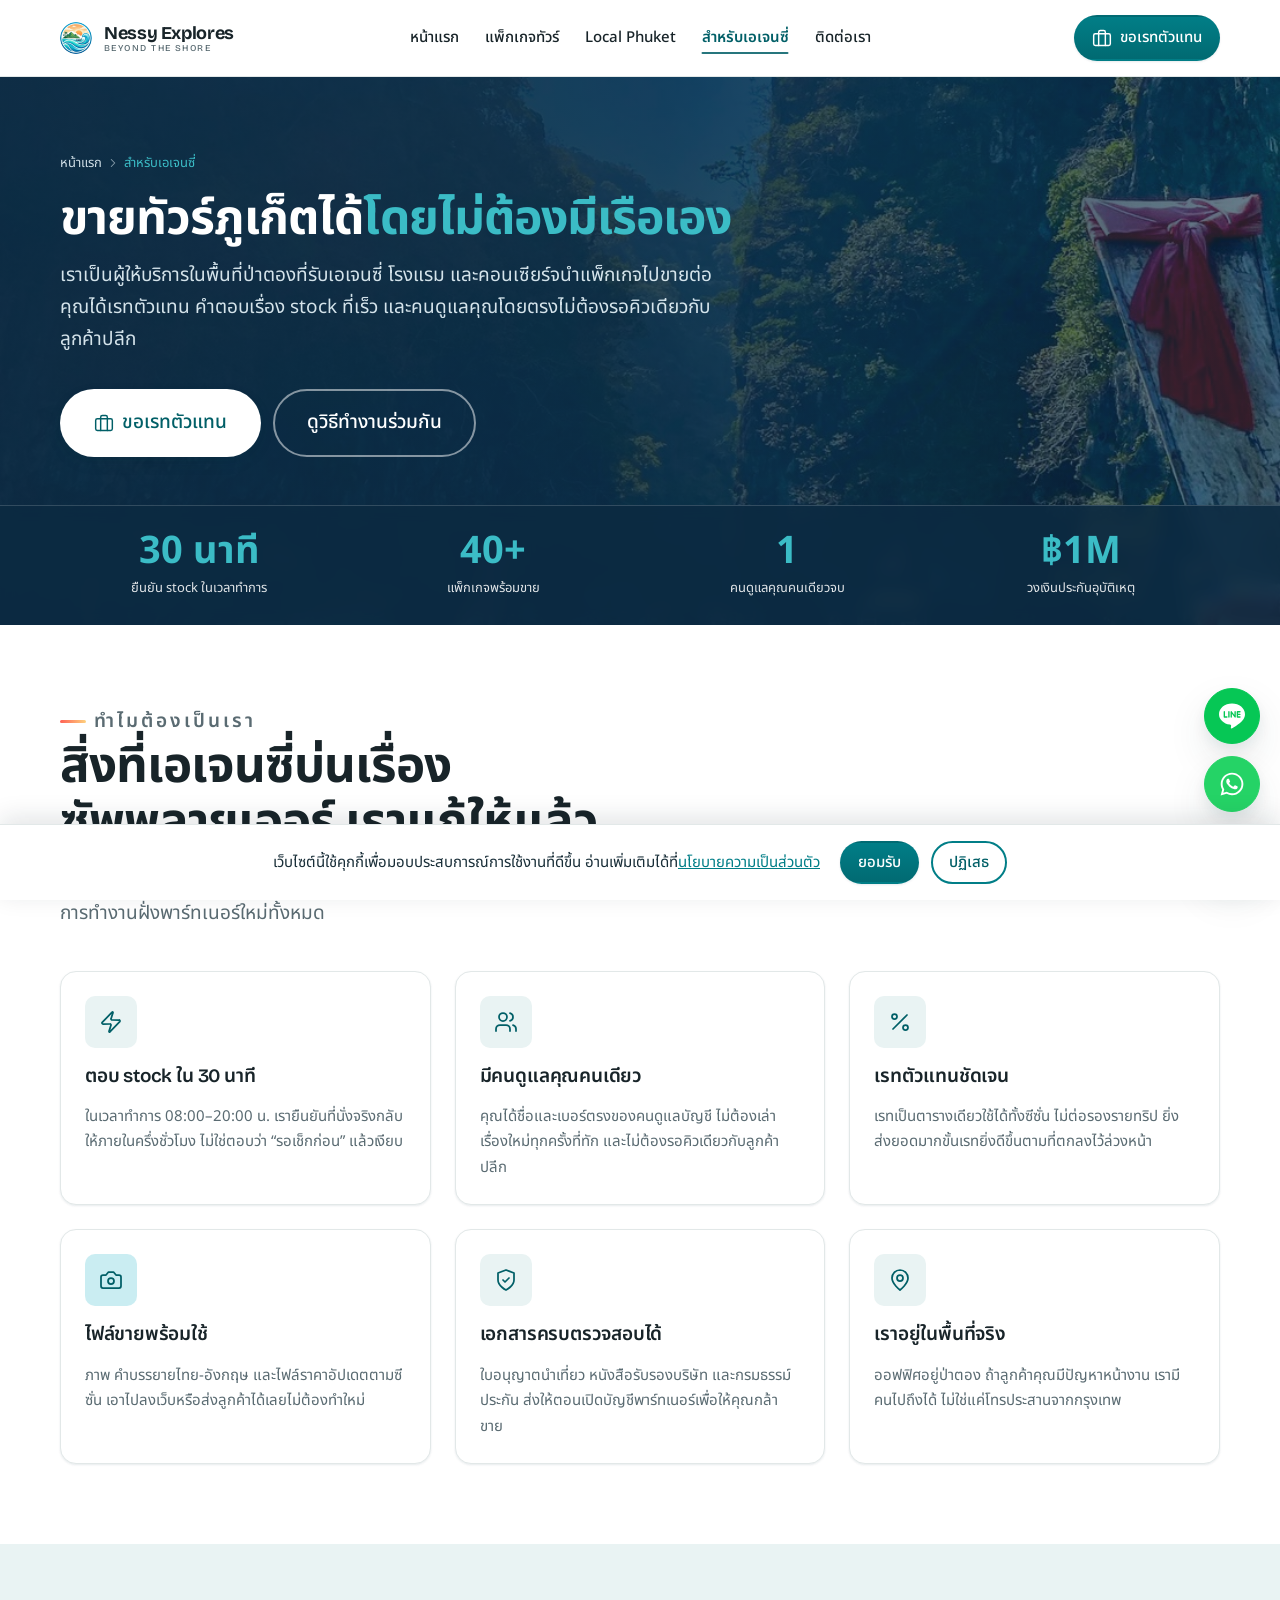
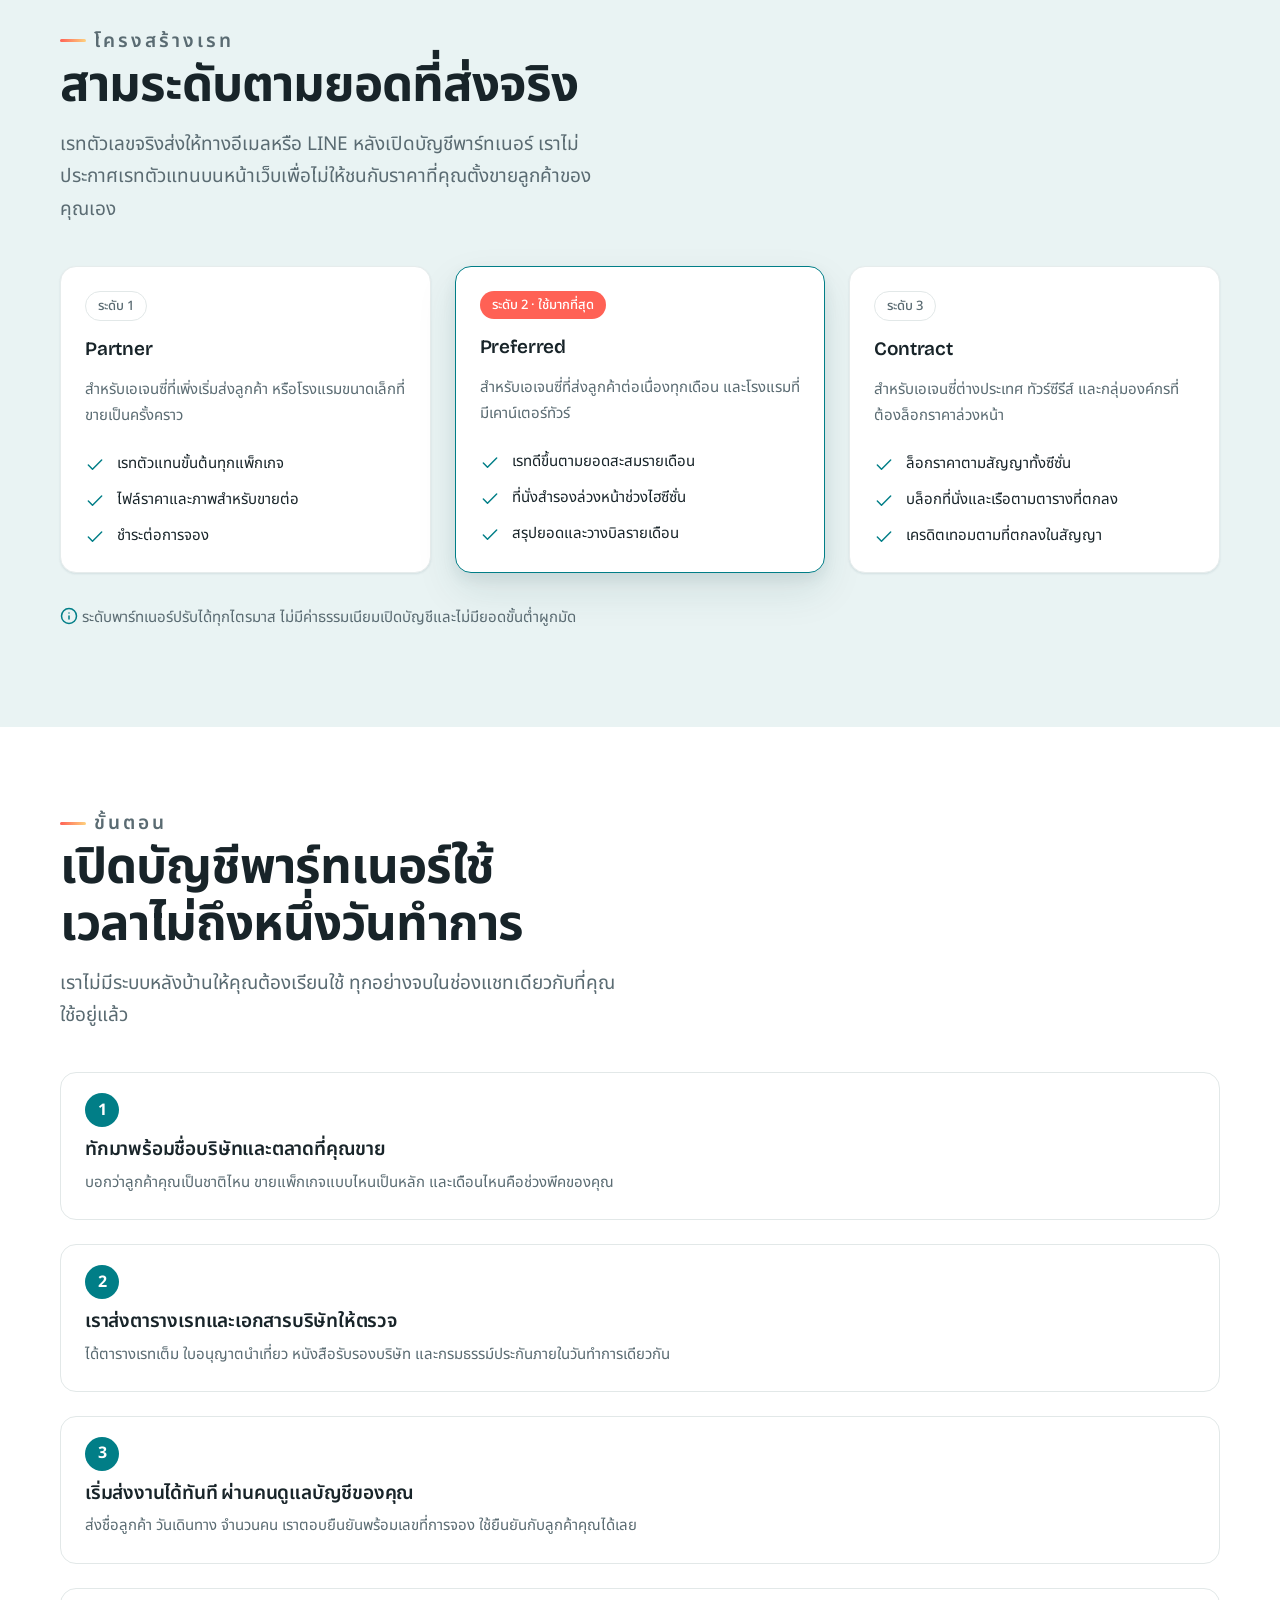
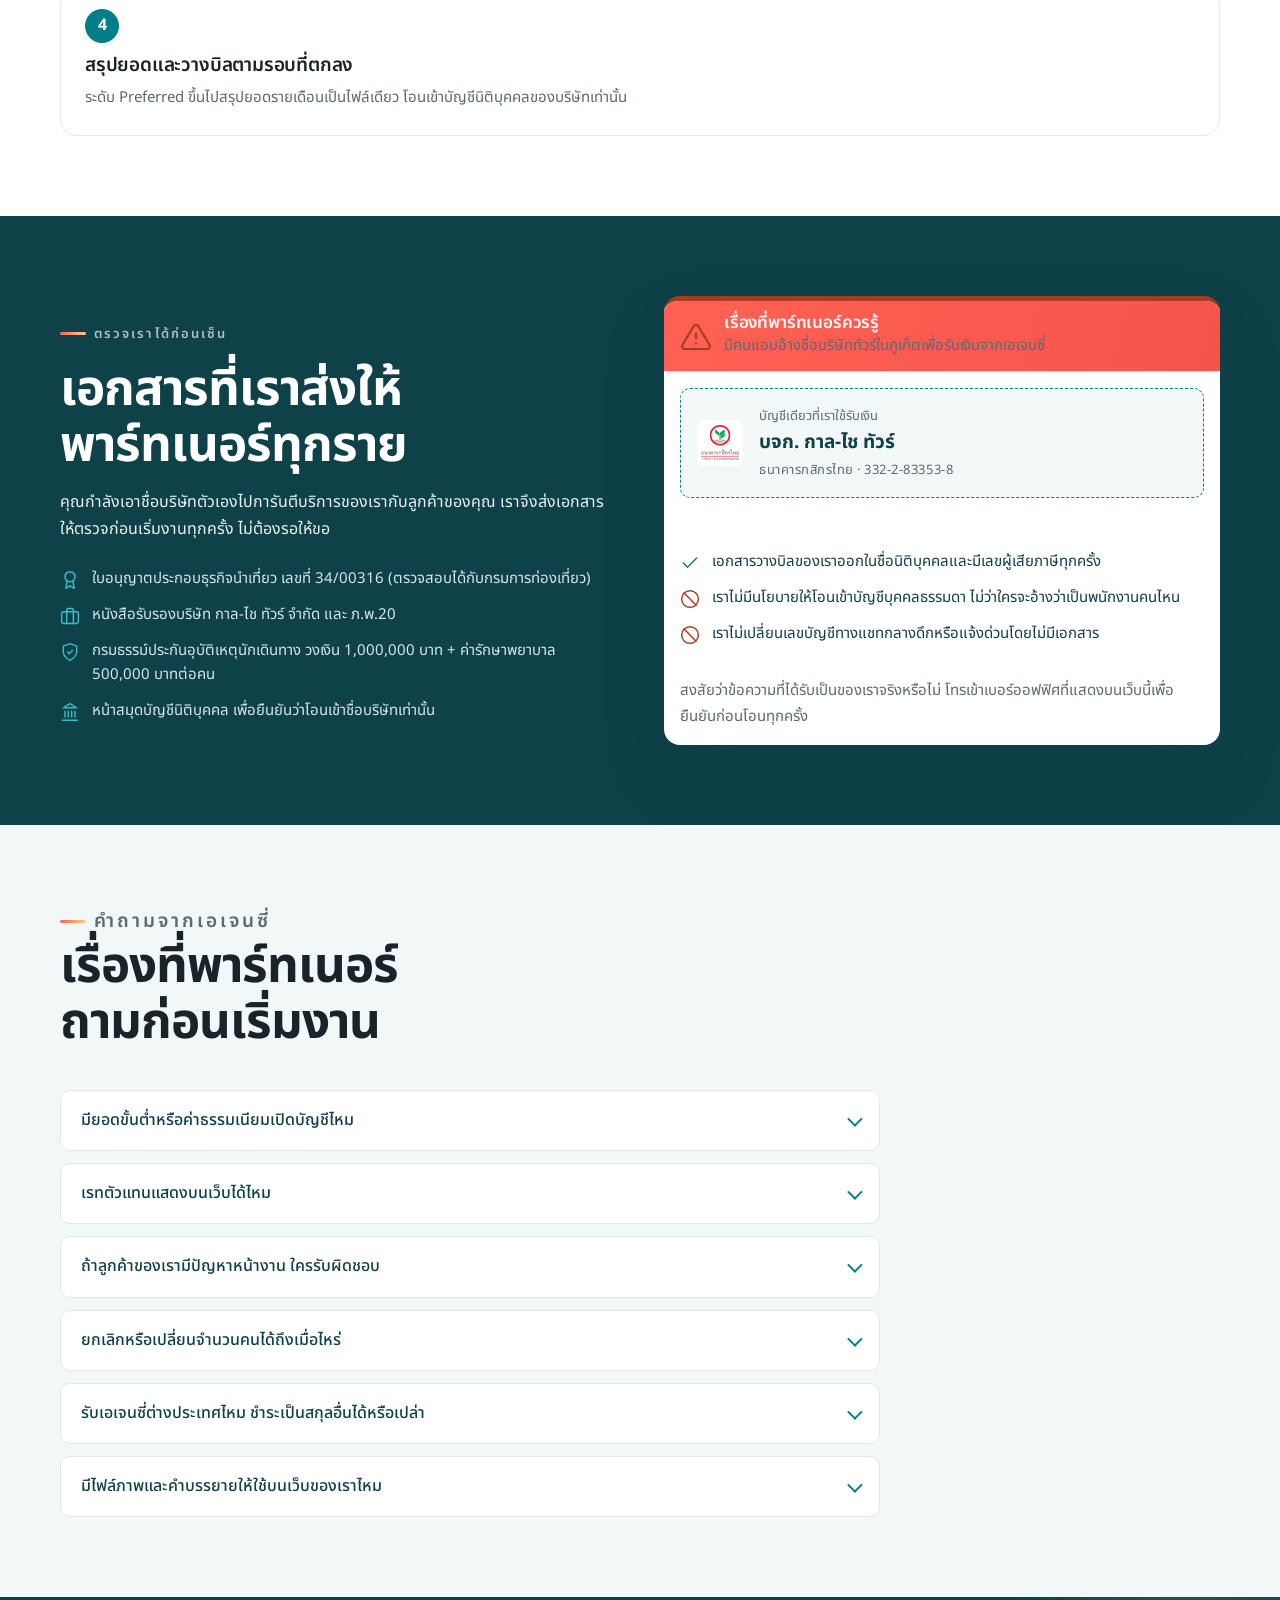
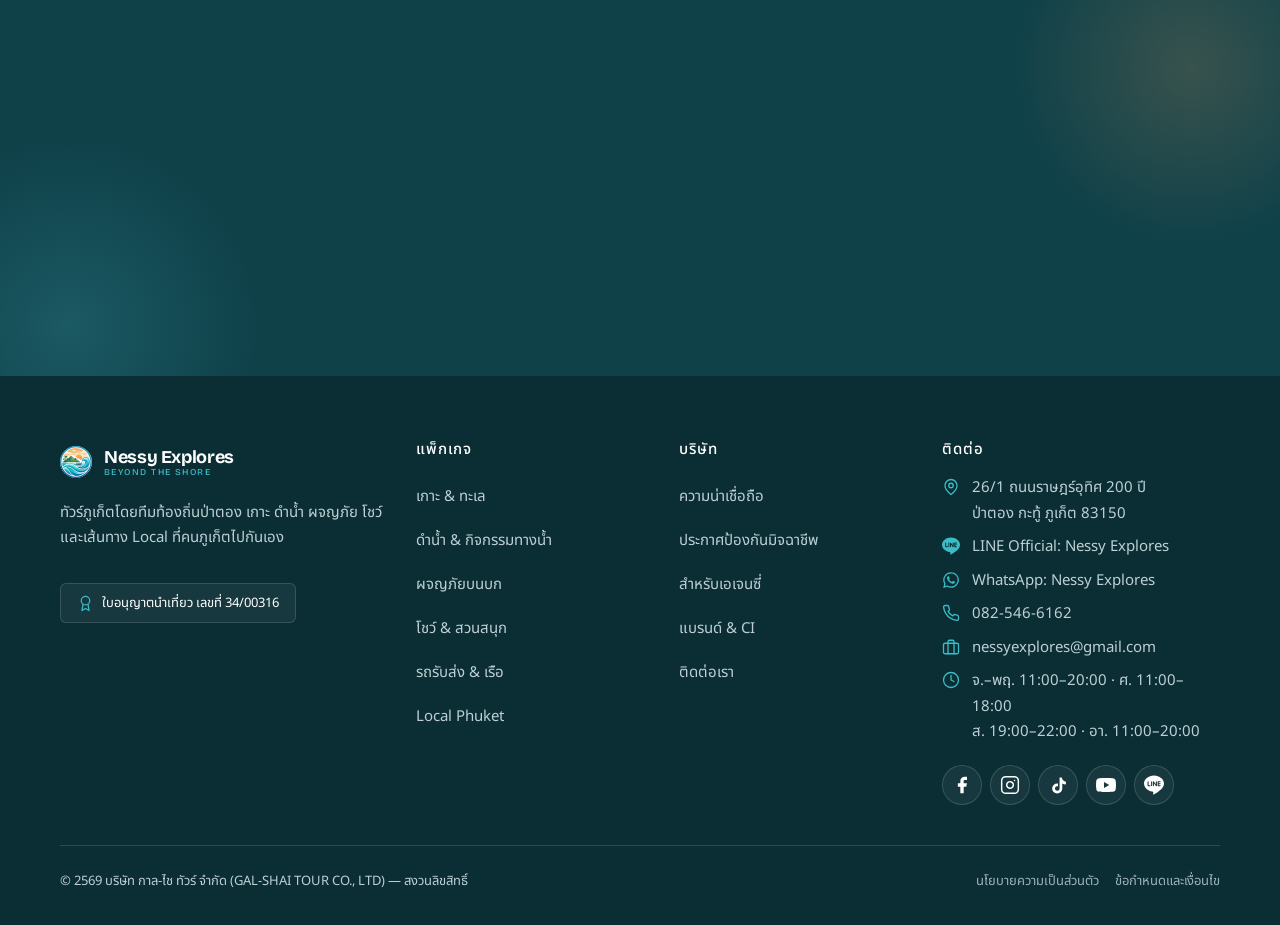
==== commit 4e4e24b2: "Add SEO/OG metadata, fix broken modal image, update social links - Add Open Graph, Twitter Card, can" ====
--- a/agency.html
+++ b/agency.html
@@ -10,7 +10,7 @@
 <link rel="apple-touch-icon" href="assets/img/favicon-180.png">
 <link rel="preconnect" href="https://fonts.googleapis.com">
 <link rel="preconnect" href="https://fonts.gstatic.com" crossorigin>
-<link rel="stylesheet" href="assets/style.css?v=20260902j">
+<link rel="stylesheet" href="assets/style.css?v=20260902k">
 </head>
 <body>
 <script src="assets/sprite.js"></script>
--- a/assets/style.css
+++ b/assets/style.css
@@ -1971,6 +1971,10 @@
 .modal-x .ic { width: 20px; height: 20px; }
 .modal-media { position: relative; aspect-ratio: 16 / 10; overflow: hidden; border-radius: var(--r-xl) var(--r-xl) 0 0; }
 .modal-media img { width: 100%; height: 100%; object-fit: cover; display: block; }
+/* Portrait shots crop heads in the 16:10 modal — nudge toward the top so people stay in frame */
+.modal-media img[src*="discover-scuba"] { object-position: center top; }
+.modal-media img[src*="simon-cabaret"] { object-position: center top; }
+.modal-media img[src*="atv-jungle"] { object-position: center 18%; }
 .modal-media .ribbons { position: absolute; top: var(--s-3); left: var(--s-3); display: flex; gap: var(--s-2); flex-wrap: wrap; }
 .modal-body { padding: var(--s-6); display: flex; flex-direction: column; gap: var(--s-4); }
 .modal-body h3 { font-family: var(--font-display); font-size: 1.5rem; line-height: 1.2; margin: 0; color: var(--charcoal, #192E38); }
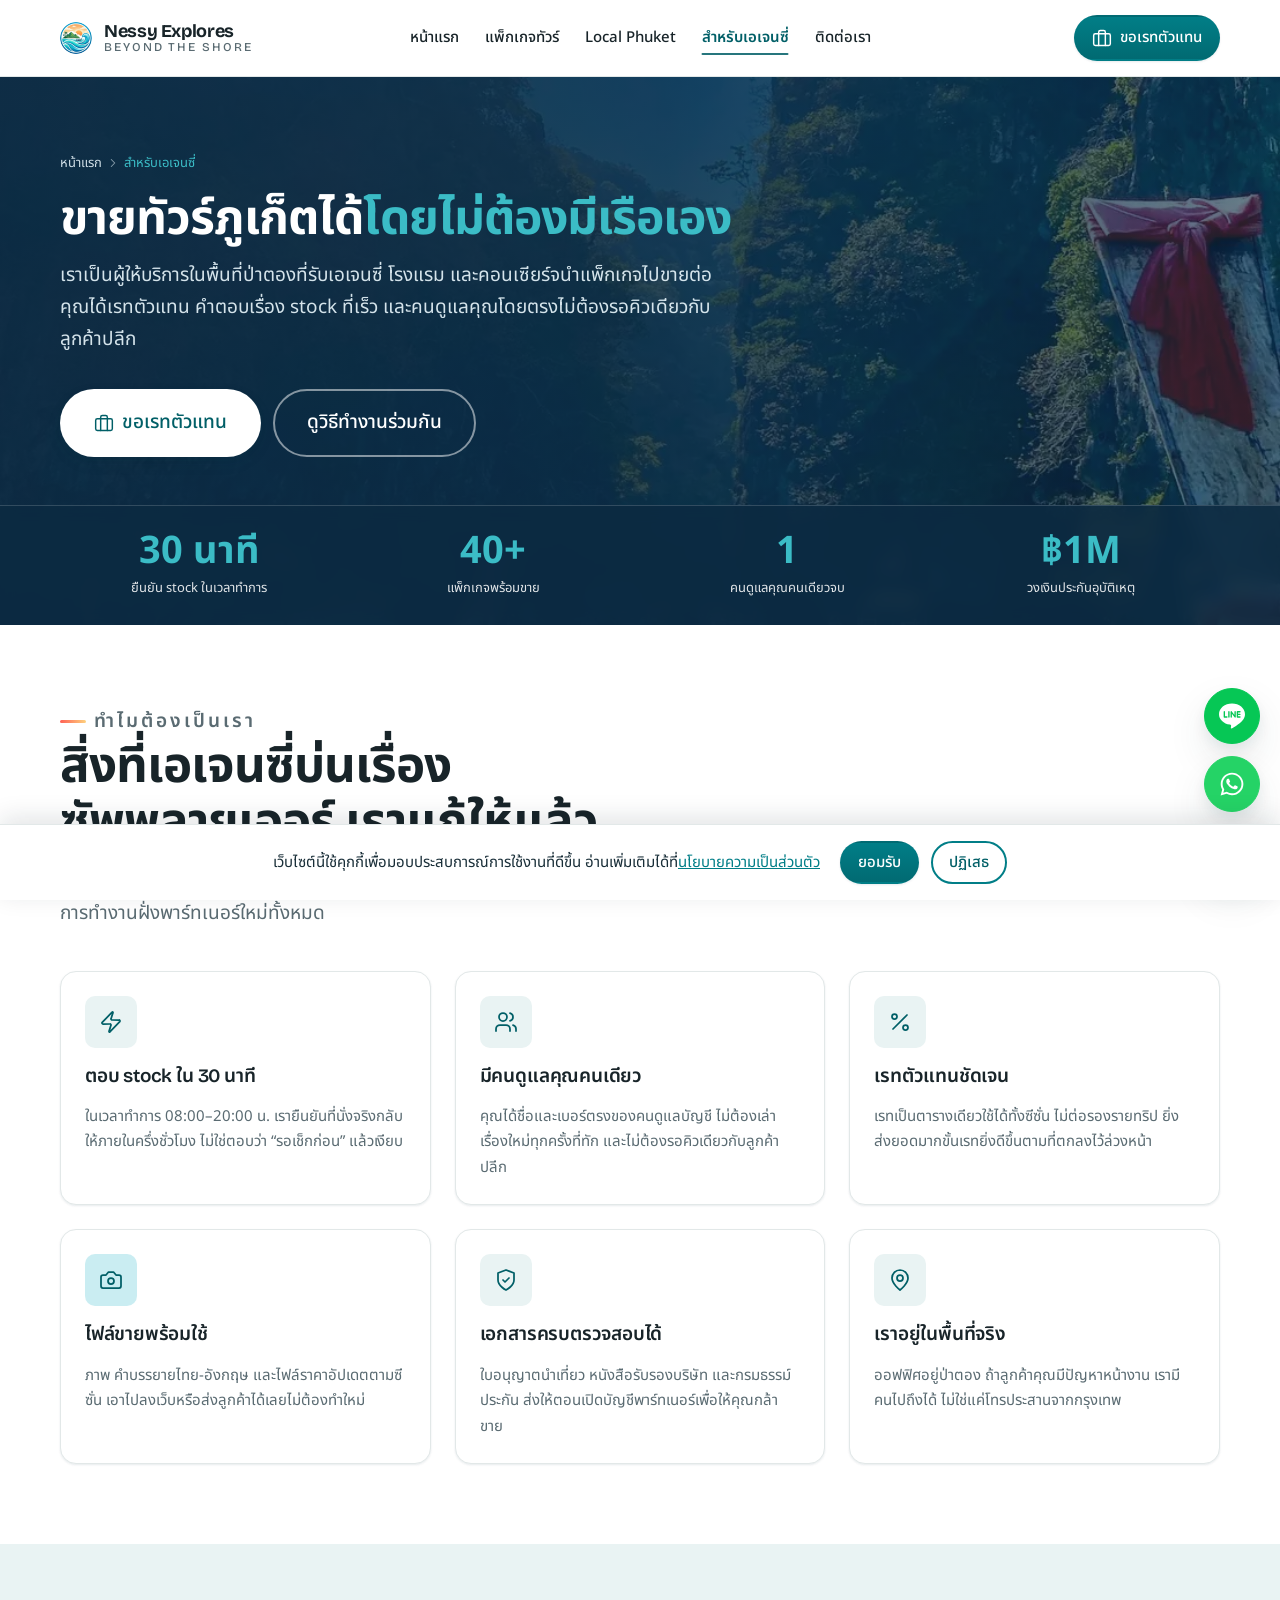
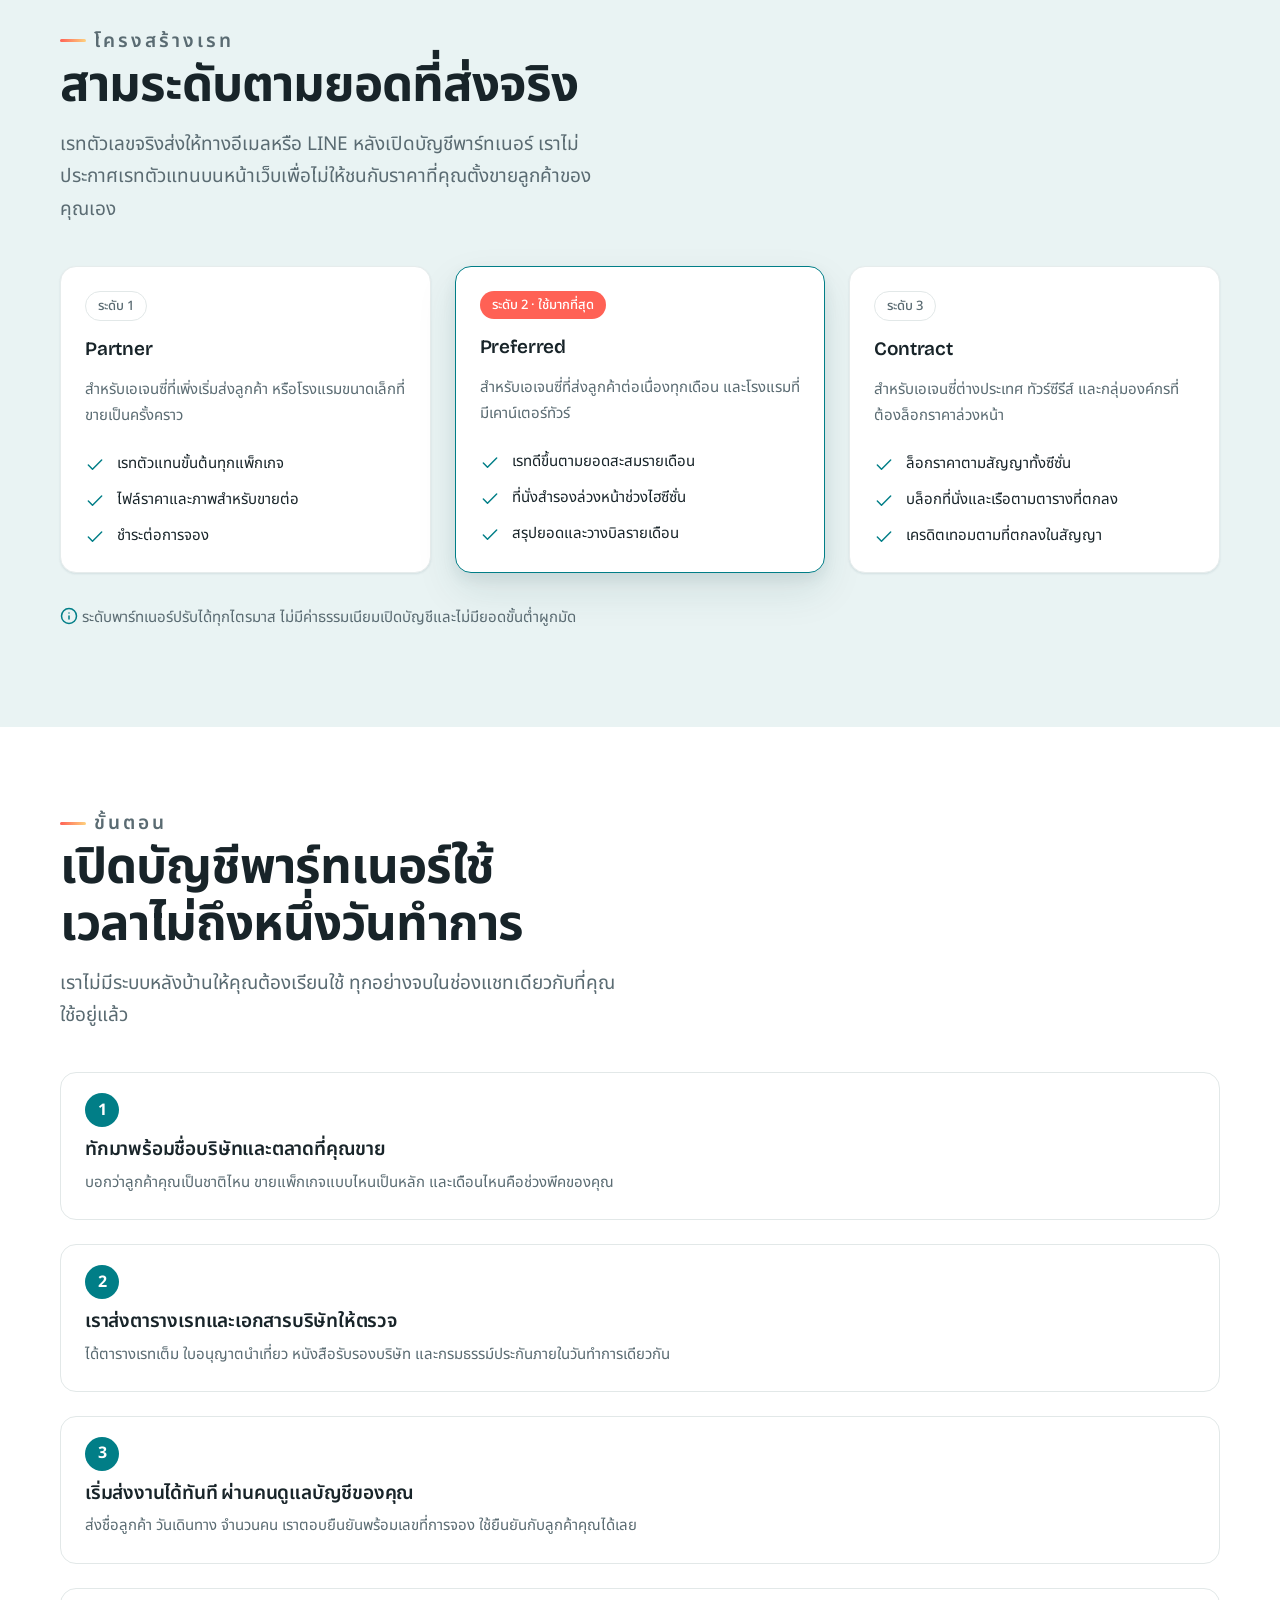
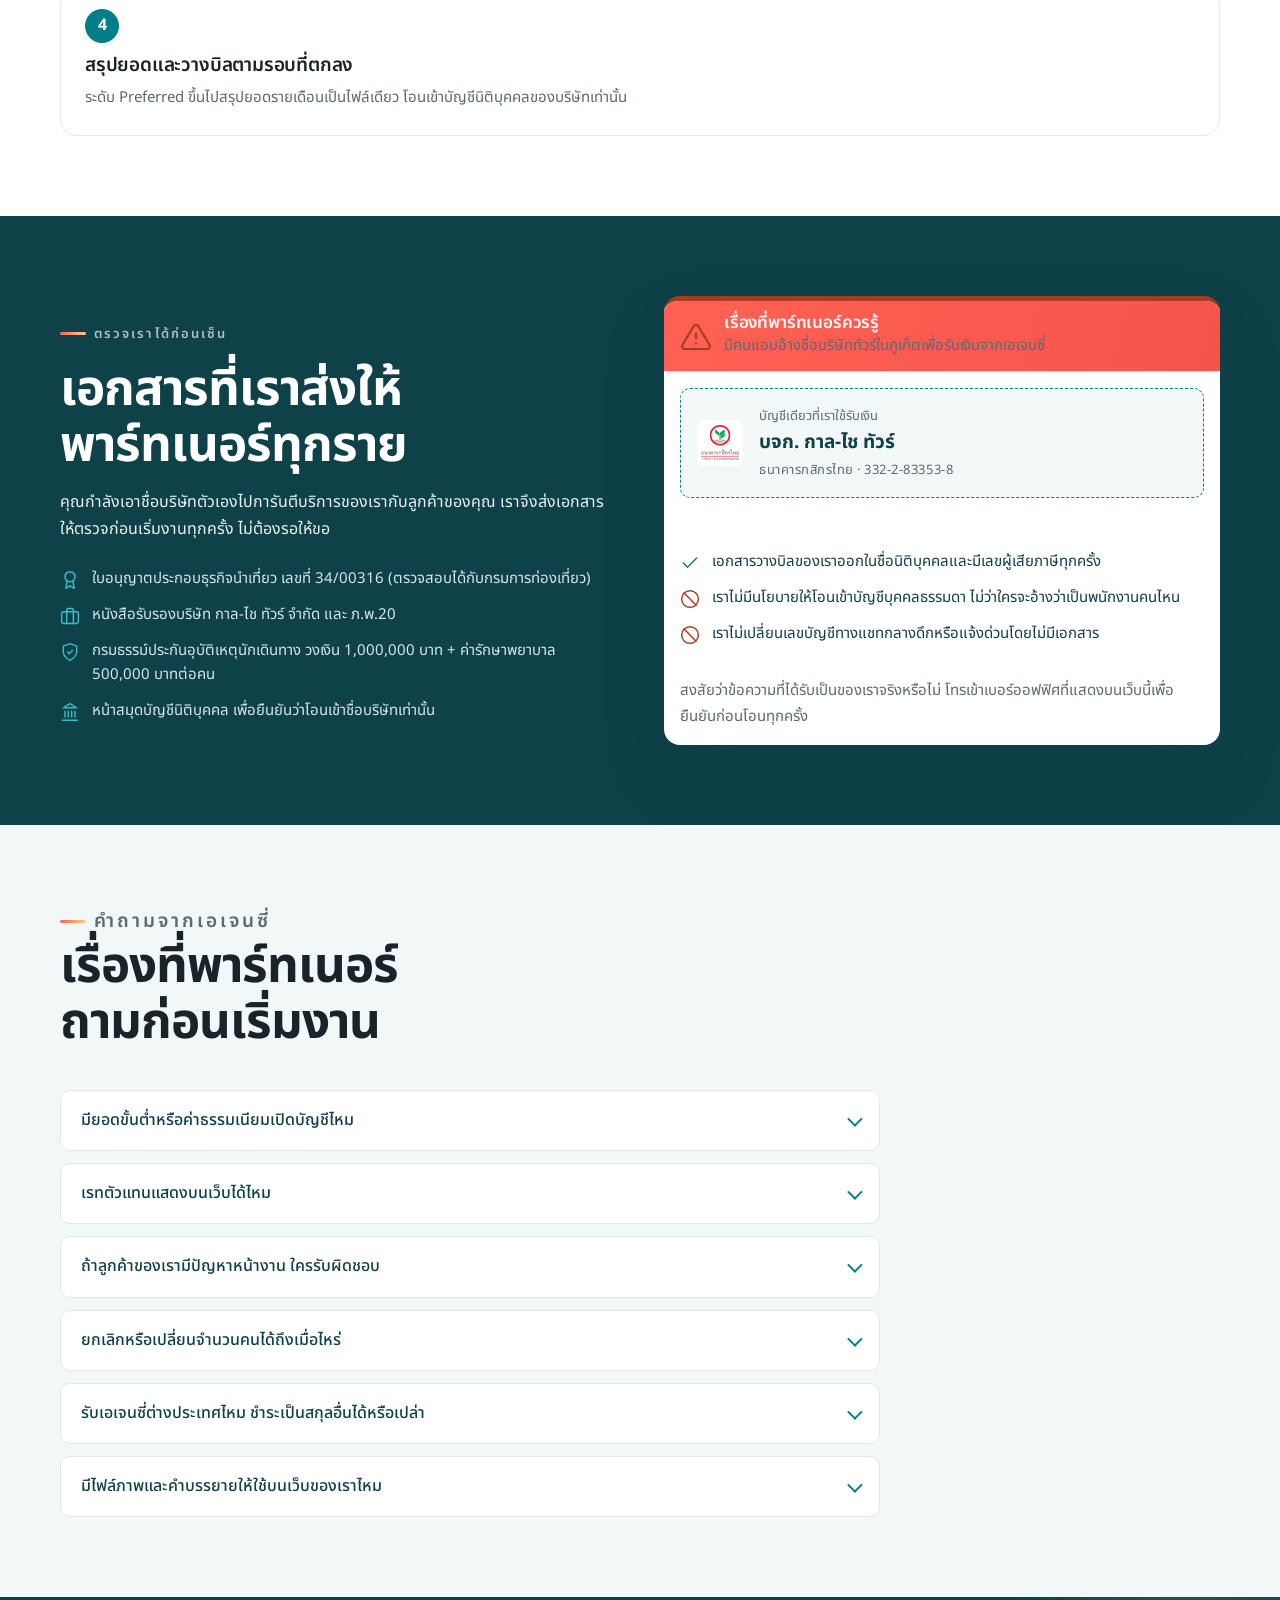
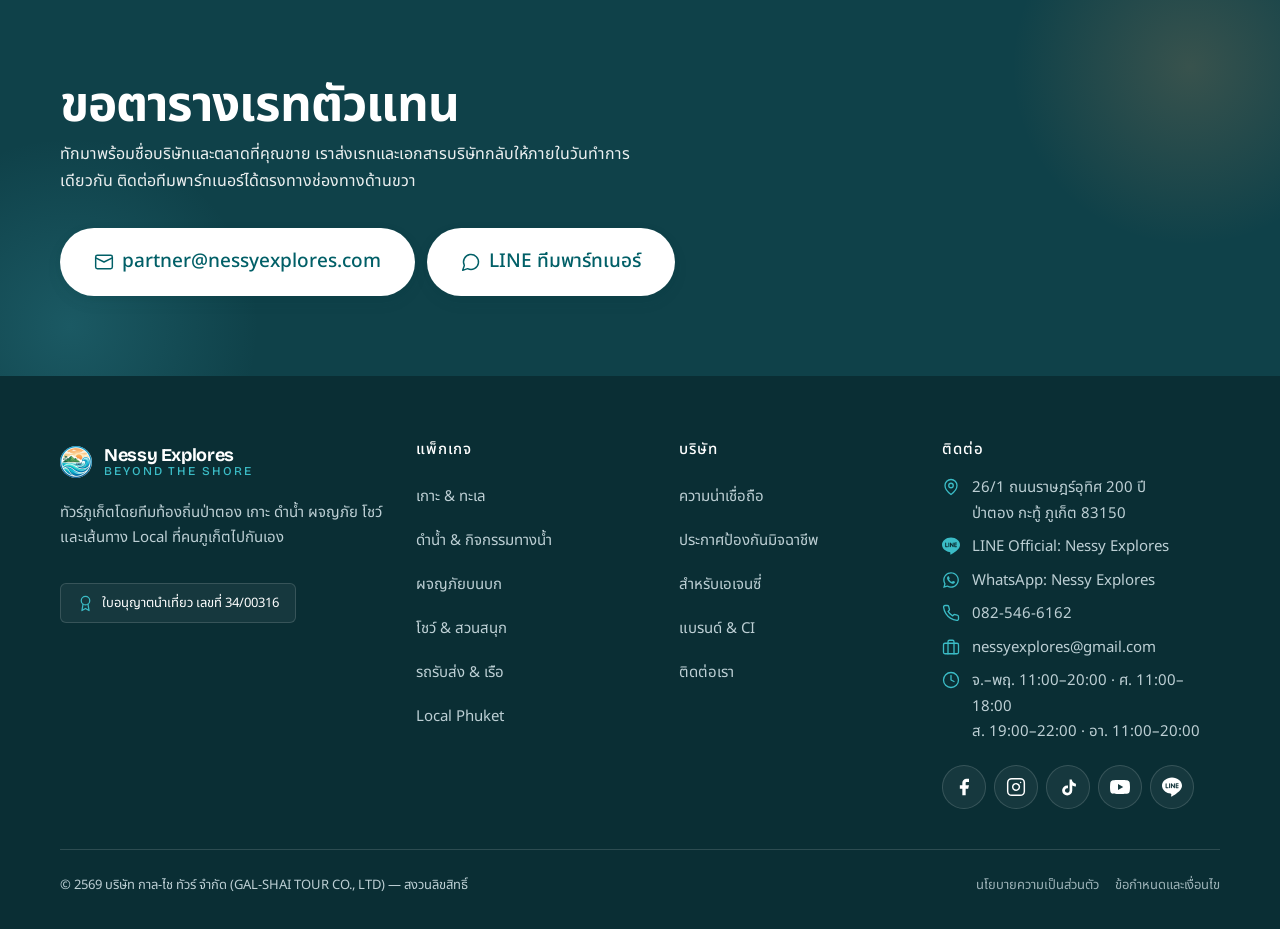
==== commit 381ac24e: "Apply content & designer brief; rename images with -nessyexplores suffix - New SEO title/meta (TH/EN" ====
--- a/agency.html
+++ b/agency.html
@@ -6,8 +6,8 @@
 <title>สำหรับเอเจนซี่ &amp; โรงแรม — เรทตัวแทนทัวร์ภูเก็ต | Nessy Explores</title>
 <meta name="description" content="เรทตัวแทนสำหรับเอเจนซี่ โรงแรม และคอนเซียร์จในภูเก็ต ยืนยัน stock เร็ว มีไฟล์ราคาและภาพให้ใช้ขายต่อ ติดต่อทีมขายพาร์ทเนอร์โดยตรง">
 <meta name="theme-color" content="#0F4149">
-<link rel="icon" href="assets/img/favicon-32.png" sizes="32x32">
-<link rel="apple-touch-icon" href="assets/img/favicon-180.png">
+<link rel="icon" href="assets/img/favicon-32-nessyexplores.png" sizes="32x32">
+<link rel="apple-touch-icon" href="assets/img/favicon-180-nessyexplores.png">
 <link rel="preconnect" href="https://fonts.googleapis.com">
 <link rel="preconnect" href="https://fonts.gstatic.com" crossorigin>
 <link rel="stylesheet" href="assets/style.css?v=20260902k">
@@ -21,7 +21,7 @@
 <header class="navbar">
   <div class="wrap">
     <a class="brand" href="index.html" aria-label="Nessy Explores หน้าแรก">
-      <img class="brand-mark" src="assets/img/logo-mark.webp"
+      <img class="brand-mark" src="assets/img/logo-mark-nessyexplores.webp"
            width="40" height="40" alt="" decoding="async">
       <span class="brand-txt">
         <span class="brand-name">Nessy Explores</span>
@@ -55,7 +55,7 @@
 <!-- ============================ PAGE HERO ============================ -->
 <section class="page-hero with-stats">
   <div class="page-hero-art" aria-hidden="true">
-    <img src="assets/img/lagoon.webp" width="867" height="1233" alt=""
+    <img src="assets/img/lagoon-nessyexplores.webp" width="867" height="1233" alt=""
          loading="eager" fetchpriority="high" decoding="async">
   </div>
   <div class="wrap">
@@ -253,7 +253,7 @@
         <div class="scam-body">
           <div class="bank">
             <span class="bank-logo bank-logo-kbank">
-              <img src="assets/img/kbank-logo.png" alt="KBank" width="46" height="46">
+              <img src="assets/img/kbank-logo-nessyexplores.png" alt="KBank" width="46" height="46">
             </span>
             <div class="bank-info">
               <span>บัญชีเดียวที่เราใช้รับเงิน</span>
@@ -361,7 +361,7 @@
     <div class="foot-grid">
       <div class="foot-brand">
         <a class="brand" href="index.html">
-          <img class="brand-mark" src="assets/img/logo-mark.webp"
+          <img class="brand-mark" src="assets/img/logo-mark-nessyexplores.webp"
                width="40" height="40" alt="" decoding="async">
           <span class="brand-txt">
             <span class="brand-name">Nessy Explores</span>
--- a/assets/style.css
+++ b/assets/style.css
@@ -118,7 +118,7 @@
   --s-12: 3rem;   --s-16: 4rem;   --s-20: 5rem;   --s-24: 6rem;   --s-32: 8rem;
 
   /* Radius */
-  --r-sm: 6px; --r-md: 10px; --r-lg: 16px; --r-xl: 24px; --r-2xl: 32px; --r-pill: 999px;
+  --r-xs: 3px; --r-sm: 6px; --r-md: 10px; --r-lg: 16px; --r-xl: 24px; --r-2xl: 32px; --r-pill: 999px;
 
   /* Elevation — soft, premium, tinted with Deep Ocean */
   --e-1: 0 1px 2px rgba(15, 65, 73, .05), 0 1px 3px rgba(15, 65, 73, .05);
@@ -272,7 +272,7 @@
 }
 /* A warm coral→mango bar injects the accent without spending it on text colour */
 .eyebrow::before {
-  content: ''; width: 26px; height: 3px; flex: none; border-radius: 3px;
+  content: ''; width: 26px; height: 3px; flex: none; border-radius: var(--r-xs);
   background: linear-gradient(90deg, var(--coral), var(--mango));
 }
 .sf-prussian .eyebrow, .sf-blue .eyebrow { color: rgba(234, 242, 243, .72); }
@@ -522,7 +522,7 @@
   color: var(--ink); letter-spacing: -.02em;
 }
 .brand-tag {
-  font-family: var(--font-display); font-size: 9px; letter-spacing: .16em;
+  font-family: var(--font-display); font-size: 12px; letter-spacing: .16em;
   text-transform: uppercase; color: var(--muted-ink); font-weight: 500;
 }
 
@@ -530,7 +530,7 @@
 .nav-links li { margin: 0; }
 .nav-links a {
   position: relative;
-  display: inline-flex; align-items: center; min-height: 42px;
+  display: inline-flex; align-items: center; min-height: 44px;
   padding: 0 var(--s-3); border-radius: var(--r-sm);
   font-size: var(--t-sm); font-weight: 500; color: var(--ink); white-space: nowrap;
   transition: background-color var(--dur-fast) var(--ease), color var(--dur-fast) var(--ease);
@@ -538,7 +538,7 @@
 /* Micro-interaction: a thin indicator wipes in from the left on hover/current */
 .nav-links a::after {
   content: ''; position: absolute; left: var(--s-3); right: var(--s-3); bottom: 5px; height: 2px;
-  border-radius: 2px; background: currentColor; opacity: .85;
+  border-radius: var(--r-xs); background: currentColor; opacity: .85;
   transform: scaleX(0); transform-origin: left; pointer-events: none;
   transition: transform var(--dur) var(--ease);
 }
@@ -565,10 +565,16 @@
   font-family: var(--font-display); font-size: var(--t-xs); font-weight: 600; line-height: 1;
 }
 .lang .lang-btn {
+  position: relative;
   min-width: 32px; height: 30px; padding: 0 var(--s-2); border: 0; border-radius: var(--r-pill);
   background: transparent; font: inherit; cursor: pointer; touch-action: manipulation;
   display: inline-flex; align-items: center; justify-content: center; color: var(--muted-ink);
   transition: background-color var(--dur-fast) var(--ease), color var(--dur-fast) var(--ease), box-shadow var(--dur-fast) var(--ease);
+}
+/* Extend the tap area to >=44x44 without enlarging the visible pill (WCAG 2.5.5) */
+.lang .lang-btn::before {
+  content: ""; position: absolute; left: 50%; top: 50%; transform: translate(-50%, -50%);
+  width: 100%; min-width: 44px; height: 44px;
 }
 .lang .lang-btn[aria-current="true"] { background: var(--white); color: var(--ink); box-shadow: var(--e-1); }
 .lang .lang-btn:not([aria-current="true"]):hover { color: var(--ink); text-decoration: none; }
@@ -628,7 +634,7 @@
    not just the empty sky at the top */
 .hero-art img { object-position: center 82%; }
 /* Warm-navy wash, strongest at the bottom-left where the copy sits. Measured
-   against hero-bay.webp: coral eyebrow 4.9:1, h1 white 9.1:1, Thai sub 7.8:1,
+   against hero-bay-nessyexplores.webp: coral eyebrow 4.9:1, h1 white 9.1:1, Thai sub 7.8:1,
    lead 6.2:1. A brighter hero photo needs a re-check of these stops. */
 .hero-scrim {
   position: absolute; inset: 0;
@@ -644,17 +650,12 @@
 .hero .eyebrow { color: var(--coral); }
 .hero .eyebrow::before { background: linear-gradient(90deg, var(--coral), var(--mango)); }
 .hero h1 {
-  font-size: var(--t-hero); line-height: 1.02; letter-spacing: -.03em;
+  font-size: var(--t-hero); line-height: 1.18; letter-spacing: -.03em;
   color: var(--white); margin-bottom: var(--s-4);
   text-shadow: 0 2px 30px rgba(9, 34, 46, .5);
 }
-.hero-th {
-  font-family: var(--font); font-weight: 600;
-  font-size: clamp(1.25rem, 1.4vw + .6rem, 1.75rem);
-  color: rgba(255, 255, 255, .96); margin-bottom: var(--s-5); line-height: 1.35;
-}
 .hero-lead {
-  font-size: var(--t-md); color: rgba(255, 255, 255, .9); max-width: 48ch;
+  font-size: var(--t-md); color: rgba(255, 255, 255, .9); max-width: 50ch;
   margin-bottom: var(--s-8); font-weight: 400; line-height: 1.6;
 }
 
@@ -848,7 +849,7 @@
   display: flex;
   align-items: stretch;
   gap: var(--s-6);
-  padding-block: 4px;                 /* room so focus rings aren't clipped by overflow */
+  padding-block: var(--s-1);          /* room so focus rings aren't clipped by overflow */
   overflow-x: auto;
   overflow-y: hidden;
   scrollbar-width: none;              /* Firefox */
@@ -885,7 +886,7 @@
   position: absolute;
   left: 0; right: 0; bottom: 0;
   height: 3px;
-  border-radius: 3px 3px 0 0;
+  border-radius: var(--r-xs) var(--r-xs) 0 0;
   background: var(--ocean);           /* Andaman Teal — the system's active-state colour */
   transform: scaleX(0);
   transform-origin: center;
@@ -905,7 +906,7 @@
 
 /* ---- Tab bar: icon stacked over label; plain teal underline when active ---- */
 .toolbar-mist .filter-tab {
-  flex-direction: column; gap: 8px; align-items: center;
+  flex-direction: column; gap: var(--s-2); align-items: center;
   padding: 6px 10px 12px; min-width: 68px;
   color: var(--muted);
   white-space: normal; text-align: center; line-height: 1.15;
@@ -929,6 +930,7 @@
 @media (max-width: 600px) {
   .filter-tabs { gap: var(--s-5); }
   .load-more .btn { width: 100%; min-width: 0; }
+  .hero-lead br { display: none; }
 }
 
 .empty {
@@ -1050,7 +1052,7 @@
 .foot-social { display: flex; flex-wrap: wrap; gap: var(--s-2); margin-top: var(--s-5); }
 .foot-social a {
   display: inline-flex; align-items: center; justify-content: center;
-  width: 40px; height: 40px; border-radius: var(--r-pill);
+  width: 44px; height: 44px; border-radius: var(--r-pill);
   border: 1px solid var(--line-dark); background: rgba(255, 255, 255, .05);
   color: var(--white); transition: background .2s var(--ease-out, ease), border-color .2s var(--ease-out, ease), transform .2s var(--ease-out, ease);
 }
@@ -1074,7 +1076,9 @@
 }
 .foot-base p { margin: 0; font-size: var(--t-xs); }
 .foot-legal { display: flex; flex-wrap: wrap; gap: var(--s-2) var(--s-4); align-items: center; }
-.foot-legal a { color: inherit; text-decoration: none; font-size: var(--t-xs); opacity: .82; border-bottom: 1px solid transparent; transition: opacity var(--dur-2, .2s) var(--ease-out), border-color var(--dur-2, .2s) var(--ease-out); }
+.foot-legal a { position: relative; color: inherit; text-decoration: none; font-size: var(--t-xs); opacity: .82; border-bottom: 1px solid transparent; transition: opacity var(--dur-2, .2s) var(--ease-out), border-color var(--dur-2, .2s) var(--ease-out); }
+/* Extend tap area to >=44px tall without moving the underline off the text (WCAG 2.5.5) */
+.foot-legal a::before { content: ""; position: absolute; left: 0; right: 0; top: 50%; transform: translateY(-50%); height: 44px; }
 .foot-legal a:hover, .foot-legal a:focus-visible { opacity: 1; color: #fff; border-color: rgba(255, 255, 255, .5); }
 
 /* Legal / policy document pages (privacy, terms) */
@@ -1090,7 +1094,7 @@
 .legal-body p { margin: 0 0 var(--s-2); color: var(--muted-ink); line-height: 1.55; }
 .legal-body ul { margin: 0 0 var(--s-2); padding-left: 0; list-style: none; display: grid; gap: var(--s-2); }
 .legal-body ul li { position: relative; margin: 0; padding-left: var(--s-5); color: var(--muted-ink); line-height: 1.5; }
-.legal-body ul li::before { content: ""; position: absolute; left: 4px; top: .55em; width: 6px; height: 6px; border-radius: 999px; background: var(--ocean); }
+.legal-body ul li::before { content: ""; position: absolute; left: 4px; top: .55em; width: 6px; height: 6px; border-radius: var(--r-pill); background: var(--ocean); }
 .legal-body a { color: var(--ocean-darker); }
 
 /* --------------------------------------------------------------------------
@@ -1222,7 +1226,7 @@
   background: var(--white); border: 1px solid var(--line); border-radius: var(--r-md);
 }
 .icon-showcase .ic { margin: 0 auto var(--s-2); stroke: var(--blue-darker); }
-.icon-showcase figcaption { font-size: 10.5px; color: var(--muted); word-break: break-word; }
+.icon-showcase figcaption { font-size: 12px; color: var(--muted); word-break: break-word; }
 
 /* Demo notice — makes clear this is a pitch demo, not live.
    The one place besides promo badges where the accent orange earns its keep. */
@@ -1432,7 +1436,7 @@
 .exp h3 { font-size: var(--t-lg); margin: 0; line-height: 1.22; }
 .exp h3 a { color: var(--ink); }
 .exp h3 a:hover { color: var(--ocean-darker); text-decoration: none; }
-.exp-rating { display: inline-flex; align-items: center; gap: 3px; font-size: var(--t-sm); color: var(--muted-ink); flex: none; margin-top: 4px; }
+.exp-rating { display: inline-flex; align-items: center; gap: 3px; font-size: var(--t-sm); color: var(--muted-ink); flex: none; margin-top: var(--s-1); }
 .exp-rating .ic { width: 15px; height: 15px; fill: var(--coral); stroke: none; }
 .exp-rating b { color: var(--ink); font-weight: 600; }
 .exp-desc { font-size: var(--t-sm); color: var(--muted-ink); margin: 0; flex: 1; }
@@ -1512,6 +1516,12 @@
 .bts-step-en { font-family: var(--font-display); font-weight: 700; color: var(--ink); letter-spacing: -.01em; }
 .bts-step-th { font-size: var(--t-sm); font-weight: 600; color: var(--muted-ink); }
 .bts-step-text { margin: 0; font-size: var(--t-sm); color: var(--muted-ink); line-height: 1.6; max-width: 42ch; }
+/* Things to Do — each step jumps to its tour category; the link covers the whole step */
+.bts-step-link { color: var(--ink); text-decoration: none; }
+.bts-step-link::after { content: ''; position: absolute; inset: 0; border-radius: var(--r-md); }
+.bts-step-link:hover, .bts-step:hover .bts-step-link { color: var(--ocean-darker); text-decoration: underline; text-underline-offset: 3px; }
+.bts-step-link:focus-visible { outline: none; }
+.bts-step-link:focus-visible::after { outline: 2px solid var(--ocean); outline-offset: 4px; }
 
 /* Layered editorial imagery */
 .bts-media { position: relative; align-self: center; padding: var(--s-6) var(--s-5) var(--s-10) 0; }
@@ -1534,7 +1544,7 @@
   background: rgba(24, 36, 41, .72); color: #fff; font-size: var(--t-xs); letter-spacing: .02em;
 }
 .bts-cap-no { font-family: var(--font-display); font-weight: 700; color: var(--mango); font-variant-numeric: tabular-nums; }
-.bts-img-sub .bts-cap { left: var(--s-2); bottom: var(--s-2); padding: 4px var(--s-2); font-size: .6875rem; }
+.bts-img-sub .bts-cap { left: var(--s-2); bottom: var(--s-2); padding: 4px var(--s-2); font-size: .75rem; }
 
 /* Journal annotations */
 .bts-coord {
@@ -1717,7 +1727,11 @@
 /* ---- Plan your trip (white surface: copy + channels left, image right) ---- */
 .plan-inner { display: grid; grid-template-columns: 1.02fr .98fr; gap: var(--s-12); align-items: center; }
 .plan-copy h2 { color: var(--ink); margin: 0 0 var(--s-3); }
-.plan-copy .lead { color: var(--muted-ink); margin: 0 0 var(--s-6); }
+.plan-copy .lead { color: var(--muted-ink); margin: 0 0 var(--s-4); }
+.plan-hours { display: flex; align-items: flex-start; gap: var(--s-2); margin: 0 0 var(--s-6); color: var(--muted-ink); font-size: var(--t-sm); line-height: 1.5; }
+.plan-hours .ic { width: 18px; height: 18px; margin-top: .12em; stroke: var(--ocean); }
+.plan-hours b { color: var(--ink); font-weight: 600; }
+.plan-hours .ph-grid { display: grid; grid-template-columns: max-content max-content; gap: 2px var(--s-6); margin-top: 2px; }
 
 /* right-hand image */
 .plan-media { border-radius: var(--r-2xl); overflow: hidden; box-shadow: var(--e-3); background: var(--sand-2); aspect-ratio: 16 / 9; }
@@ -1903,7 +1917,7 @@
   .swatch-grid { grid-template-columns: 1fr; }
   .foot-grid { grid-template-columns: 1fr; gap: var(--s-8); }
   .ratio { height: 52px; }
-  .ratio > div { font-size: 10px; }
+  .ratio > div { font-size: 12px; }
   .btn { width: 100%; }
   .btn-row .btn { width: 100%; }
   .dock { right: var(--s-3); bottom: var(--s-3); }
@@ -1972,9 +1986,9 @@
 .modal-media { position: relative; aspect-ratio: 16 / 10; overflow: hidden; border-radius: var(--r-xl) var(--r-xl) 0 0; }
 .modal-media img { width: 100%; height: 100%; object-fit: cover; display: block; }
 /* Portrait shots crop heads in the 16:10 modal — nudge toward the top so people stay in frame */
-.modal-media img[src*="discover-scuba"] { object-position: center top; }
 .modal-media img[src*="simon-cabaret"] { object-position: center top; }
 .modal-media img[src*="atv-jungle"] { object-position: center 18%; }
+.modal-media img[src*="big-buddha-nessyexplores.webp"] { object-position: center 20%; }
 .modal-media .ribbons { position: absolute; top: var(--s-3); left: var(--s-3); display: flex; gap: var(--s-2); flex-wrap: wrap; }
 .modal-body { padding: var(--s-6); display: flex; flex-direction: column; gap: var(--s-4); }
 .modal-body h3 { font-family: var(--font-display); font-size: 1.5rem; line-height: 1.2; margin: 0; color: var(--charcoal, #192E38); }
@@ -2008,8 +2022,8 @@
 .detail-list .d-val .d-save {
   display: inline-block;
   margin-top: 3px;
-  padding: 1px 8px;
-  border-radius: 999px;
+  padding: 1px var(--s-2);
+  border-radius: var(--r-pill);
   background: var(--coral-soft, rgba(255, 97, 85, .16));
   color: var(--coral-dark, #F5544A);
   font-size: .72em;
@@ -2022,7 +2036,7 @@
 .detail-note--tight { font-size: 12px; max-width: none; }
 /* Bulleted footnote/condition list inside detail blocks */
 .detail-bullets { list-style: none; margin: var(--s-2) 0 0; padding: 0; display: flex; flex-direction: column; gap: 0; }
-.detail-bullets li { position: relative; padding-left: 16px; font-size: var(--t-xs); color: var(--muted); line-height: 1.5; }
+.detail-bullets li { position: relative; padding-left: var(--s-4); font-size: var(--t-xs); color: var(--muted); line-height: 1.5; }
 .detail-bullets li::before { content: ""; position: absolute; left: 3px; top: .62em; width: 4px; height: 4px; border-radius: 50%; background: currentColor; }
 
 /* ==========================================================================
@@ -2382,7 +2396,7 @@
   transition: border-color var(--dur) var(--ease), background var(--dur) var(--ease), color var(--dur) var(--ease), box-shadow var(--dur) var(--ease), transform var(--dur-fast) cubic-bezier(.34,1.56,.64,1);
 }
 .tm-chip .ic {
-  box-sizing: content-box; width: 20px; height: 20px; flex: none; padding: 8px;
+  box-sizing: content-box; width: 20px; height: 20px; flex: none; padding: var(--s-2);
   border-radius: var(--r-md); background: var(--sea-mist); color: var(--ocean);
   transition: color var(--dur) var(--ease), background var(--dur) var(--ease), transform var(--dur) cubic-bezier(.34,1.56,.64,1);
 }
@@ -2539,7 +2553,7 @@
 .ow-island { fill: var(--turquoise); opacity: .34; }
 .ow-sea-label { fill: var(--turquoise-dark); opacity: .5; font-family: var(--font); font-weight: 600; font-size: 12px; letter-spacing: .14em; text-anchor: middle; }
 .ow-scale-bar { fill: none; stroke: var(--turquoise-dark); stroke-width: 1.5; stroke-linecap: round; opacity: .55; }
-.ow-scale-lbl { fill: var(--turquoise-dark); opacity: .6; font-family: var(--font); font-size: 10px; font-weight: 600; text-anchor: middle; }
+.ow-scale-lbl { fill: var(--turquoise-dark); opacity: .6; font-family: var(--font); font-size: 11px; font-weight: 600; text-anchor: middle; }
 .ow-compass .ring { fill: var(--white); stroke: var(--line); stroke-width: 1.5; }
 .ow-compass .ring-in { fill: none; stroke: var(--sea-mist); stroke-width: 1.5; }
 .ow-compass .cn { fill: var(--coral); }
